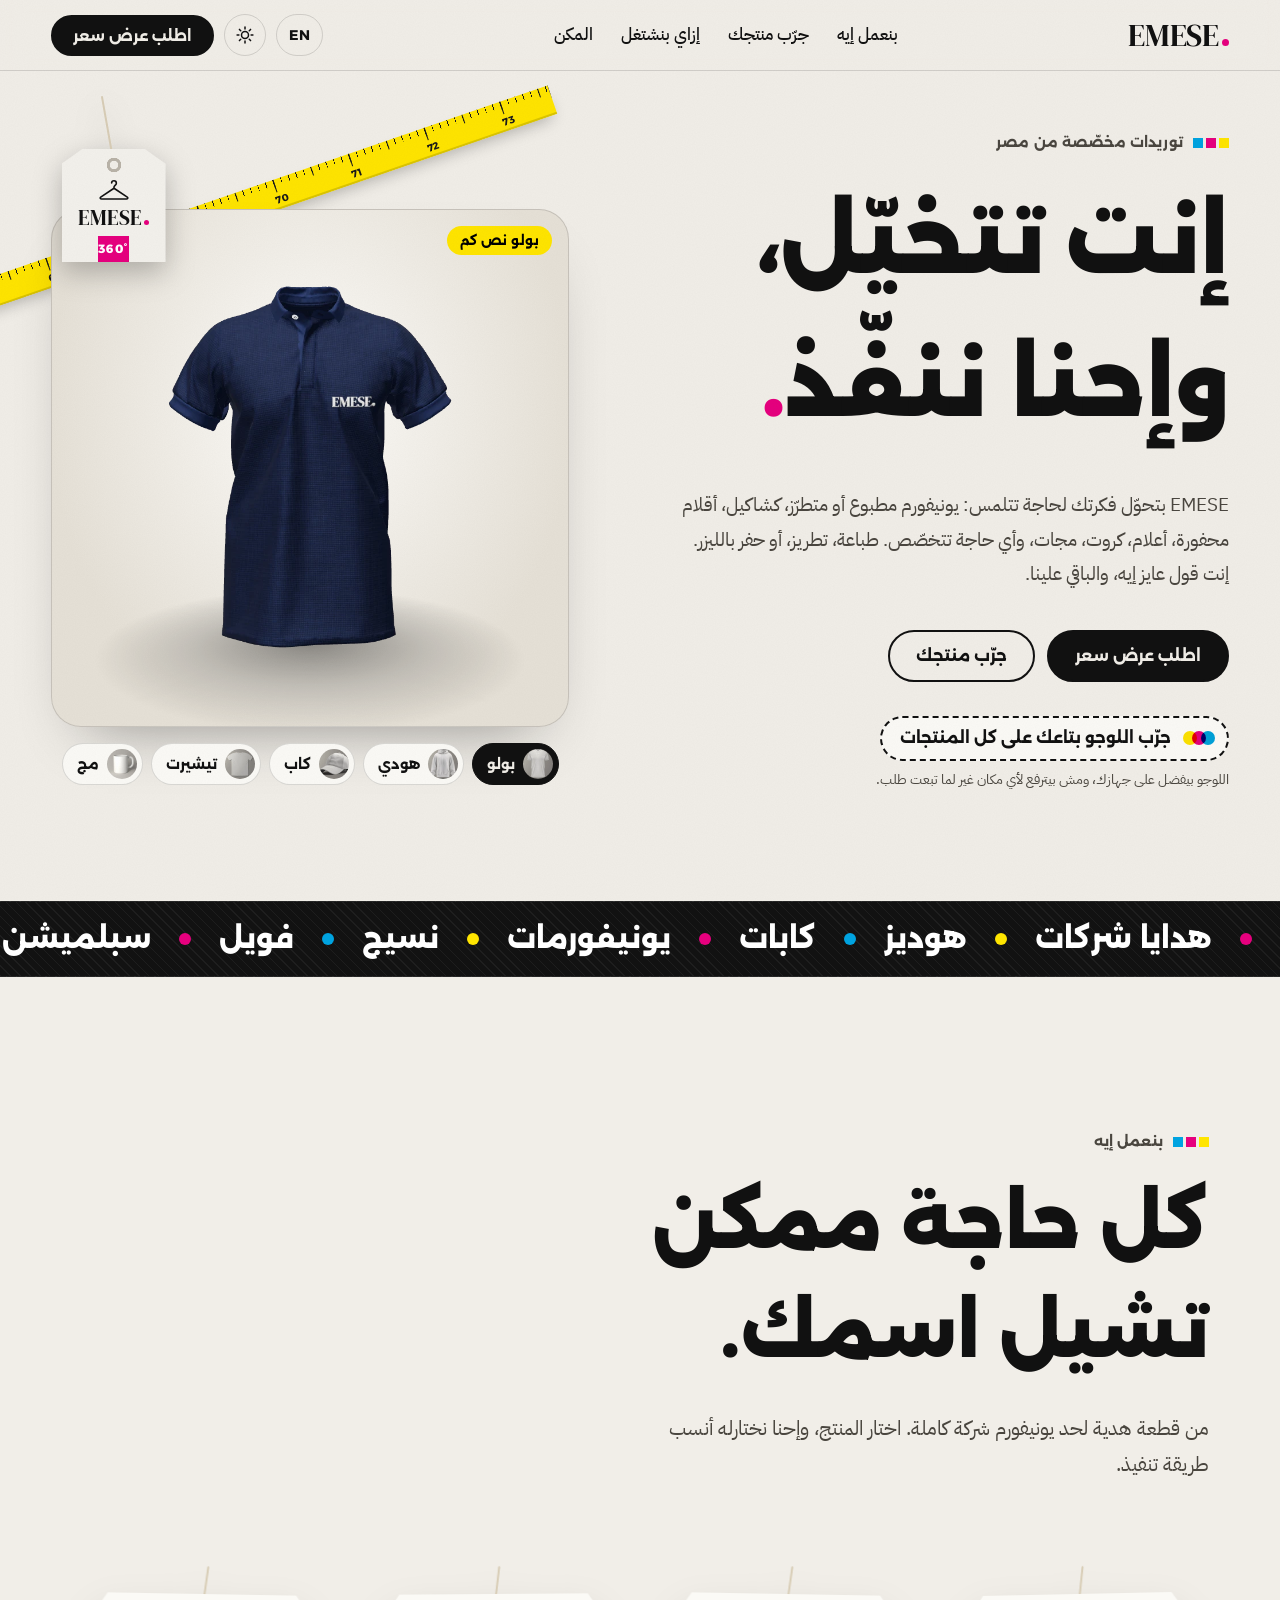
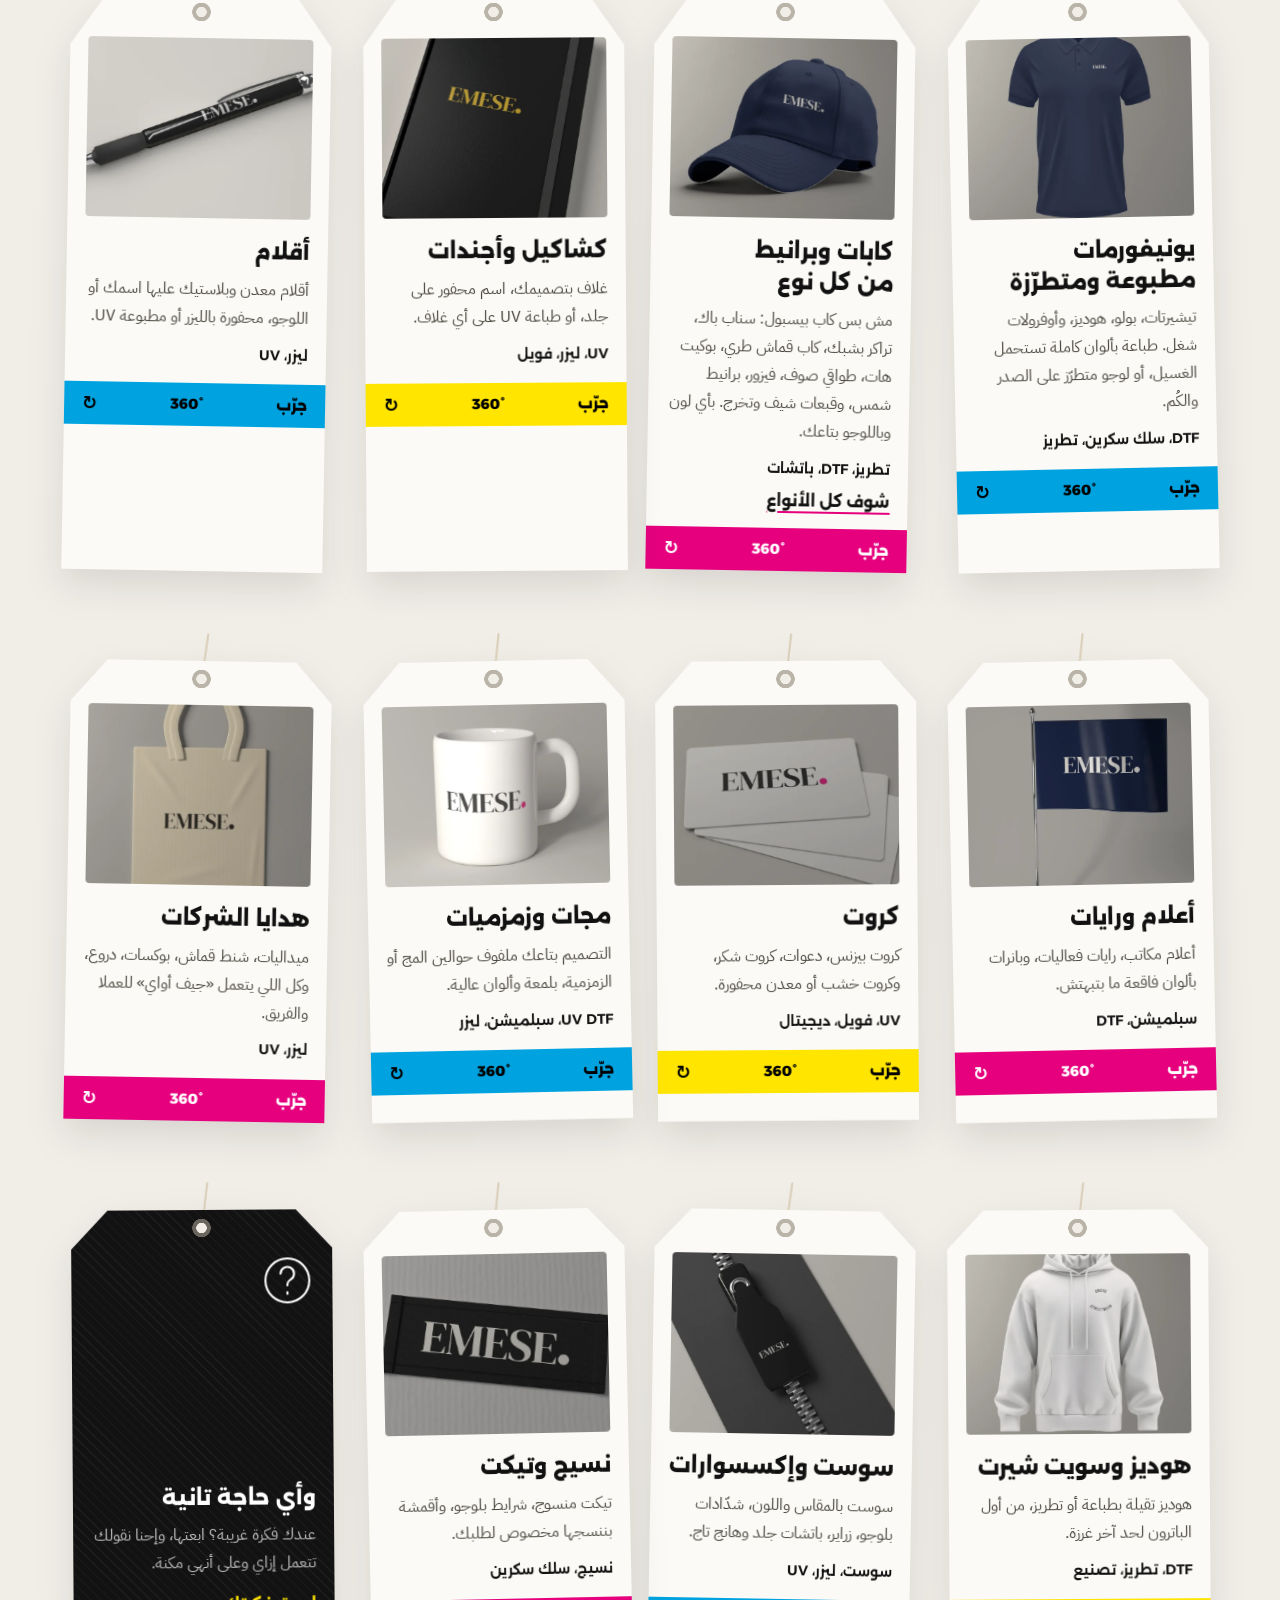
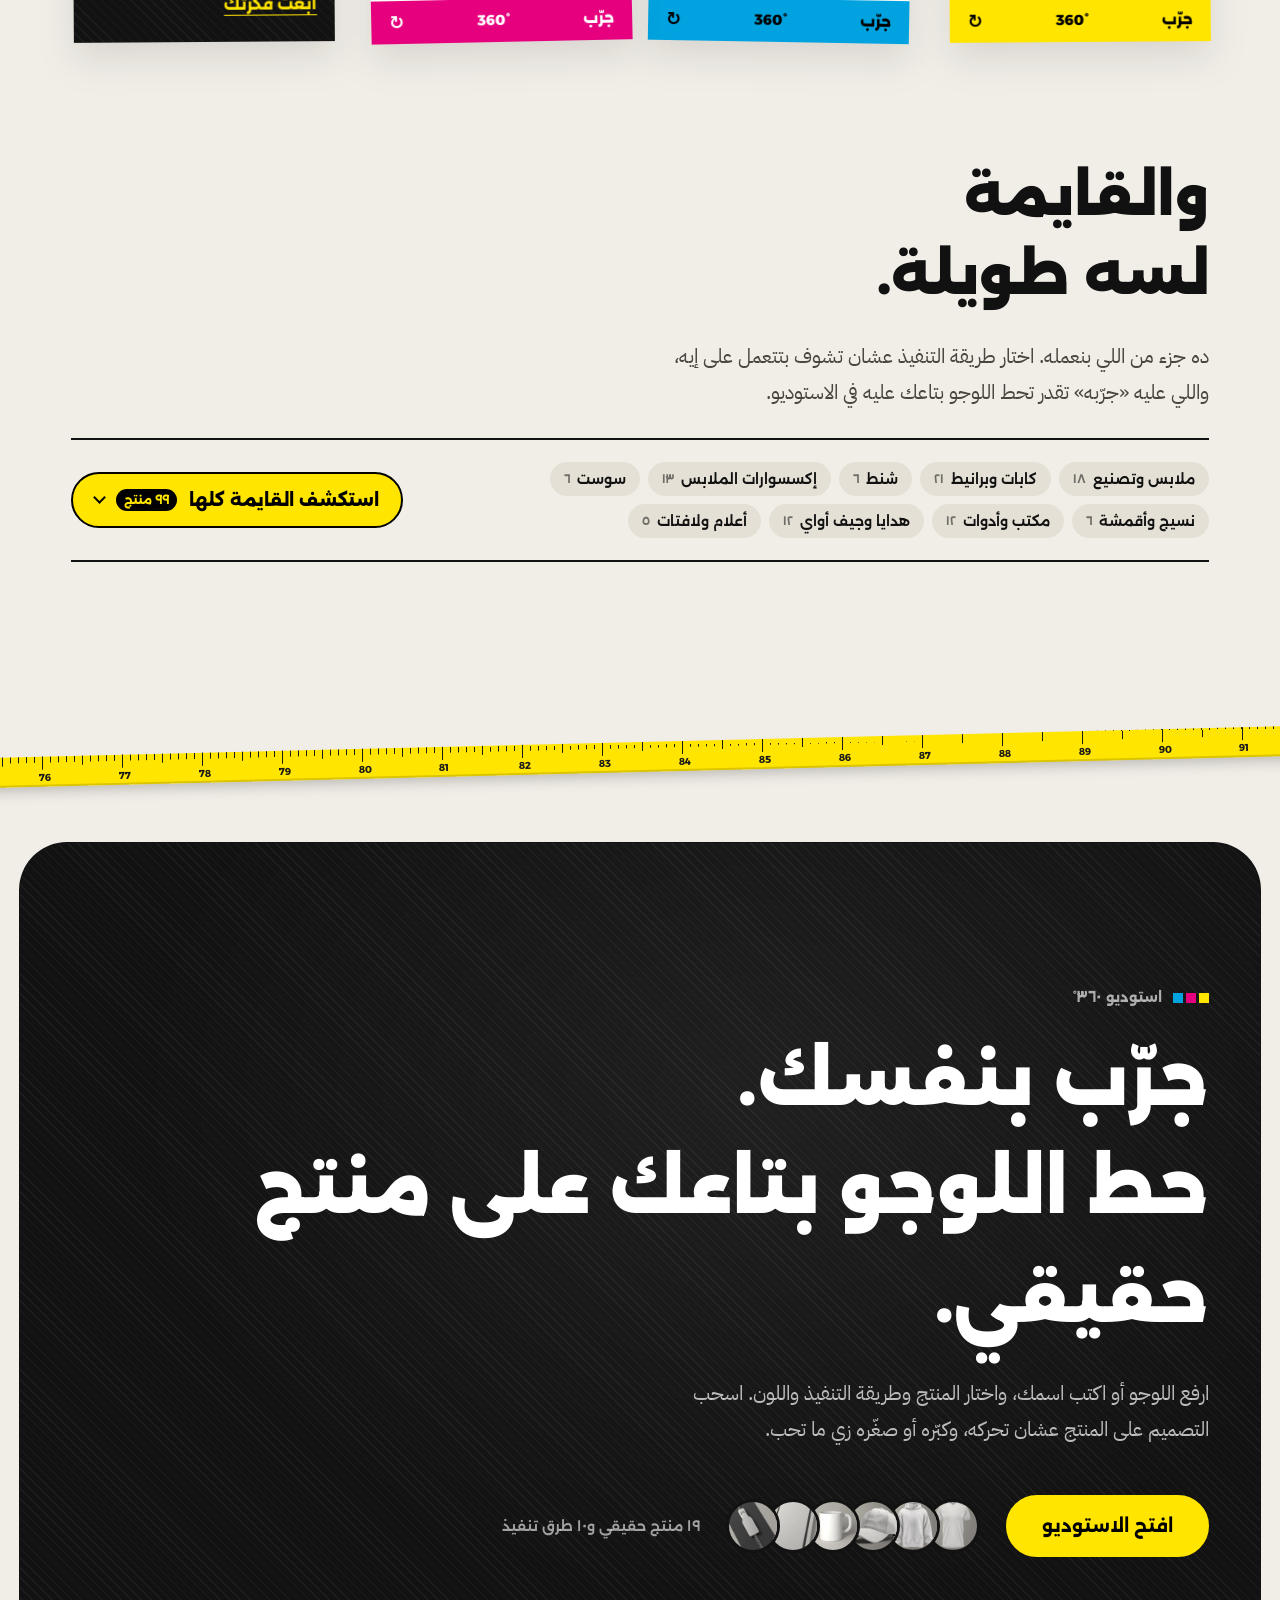
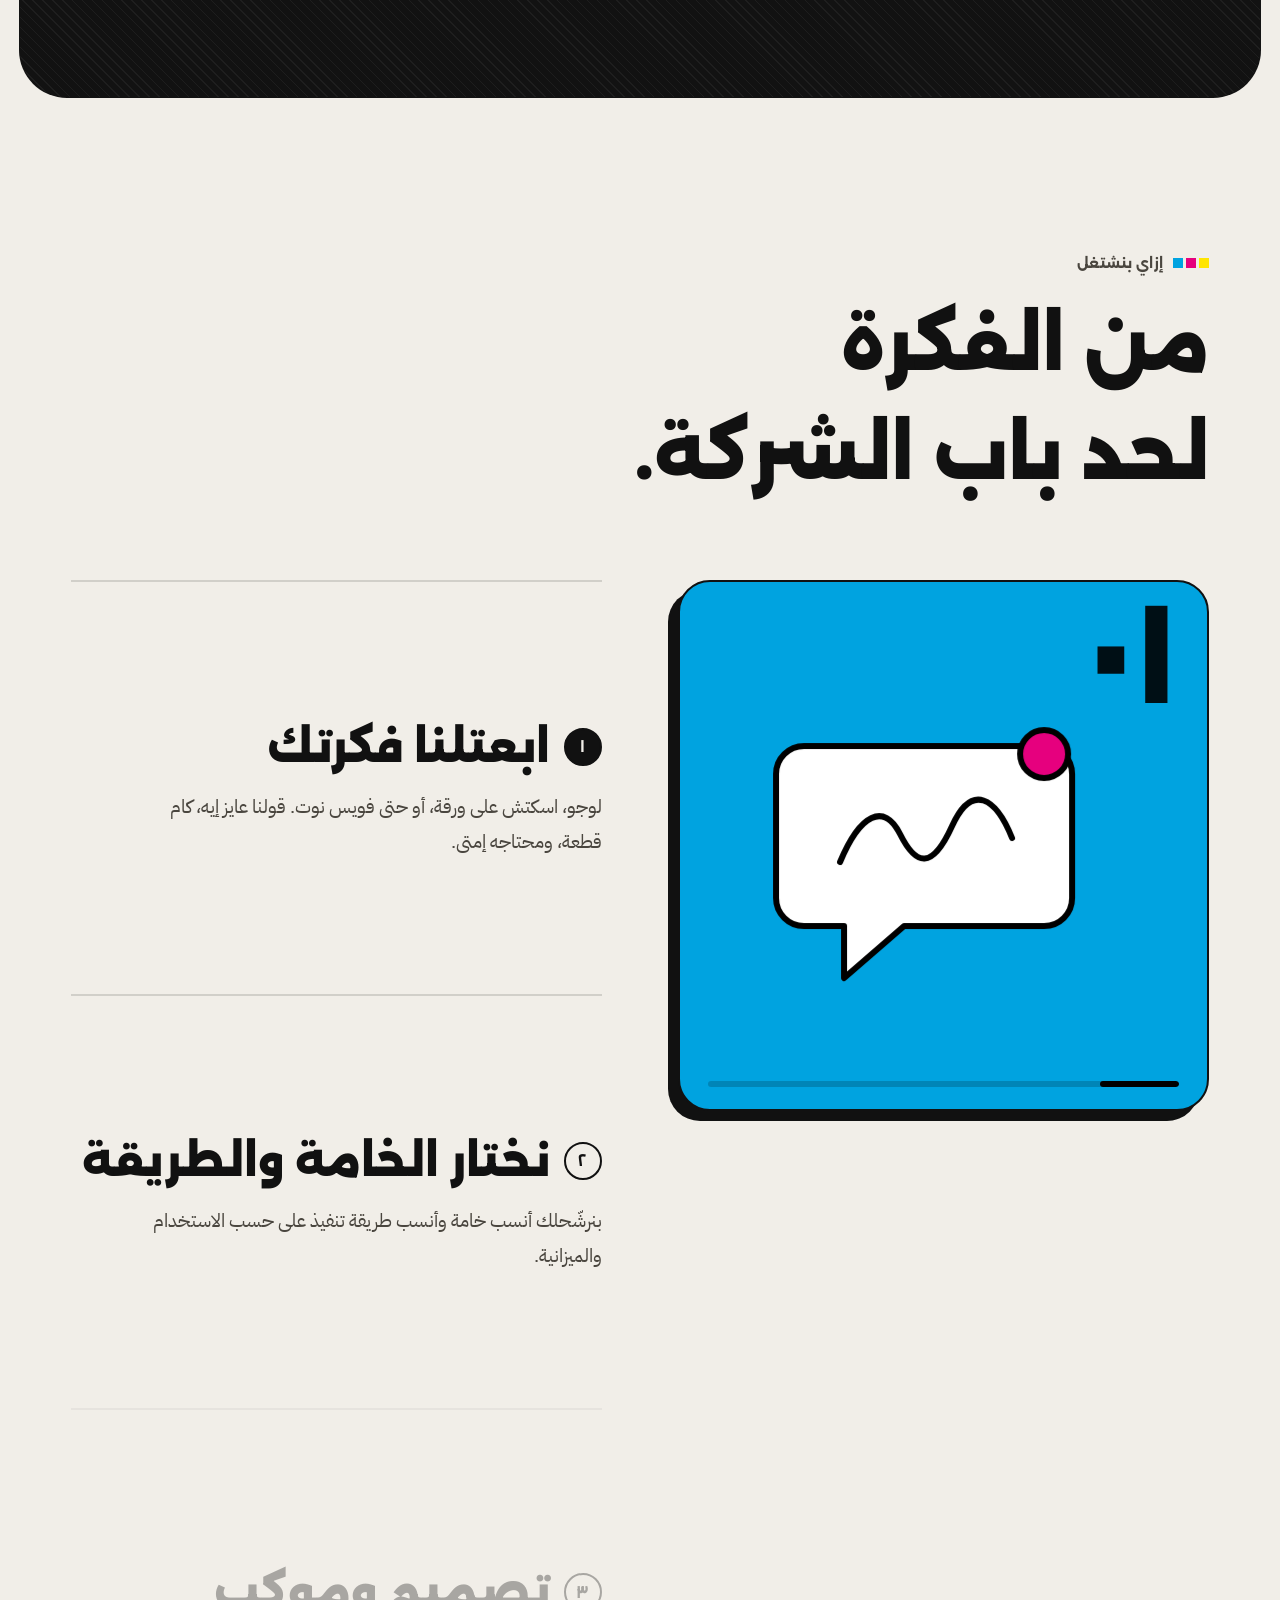
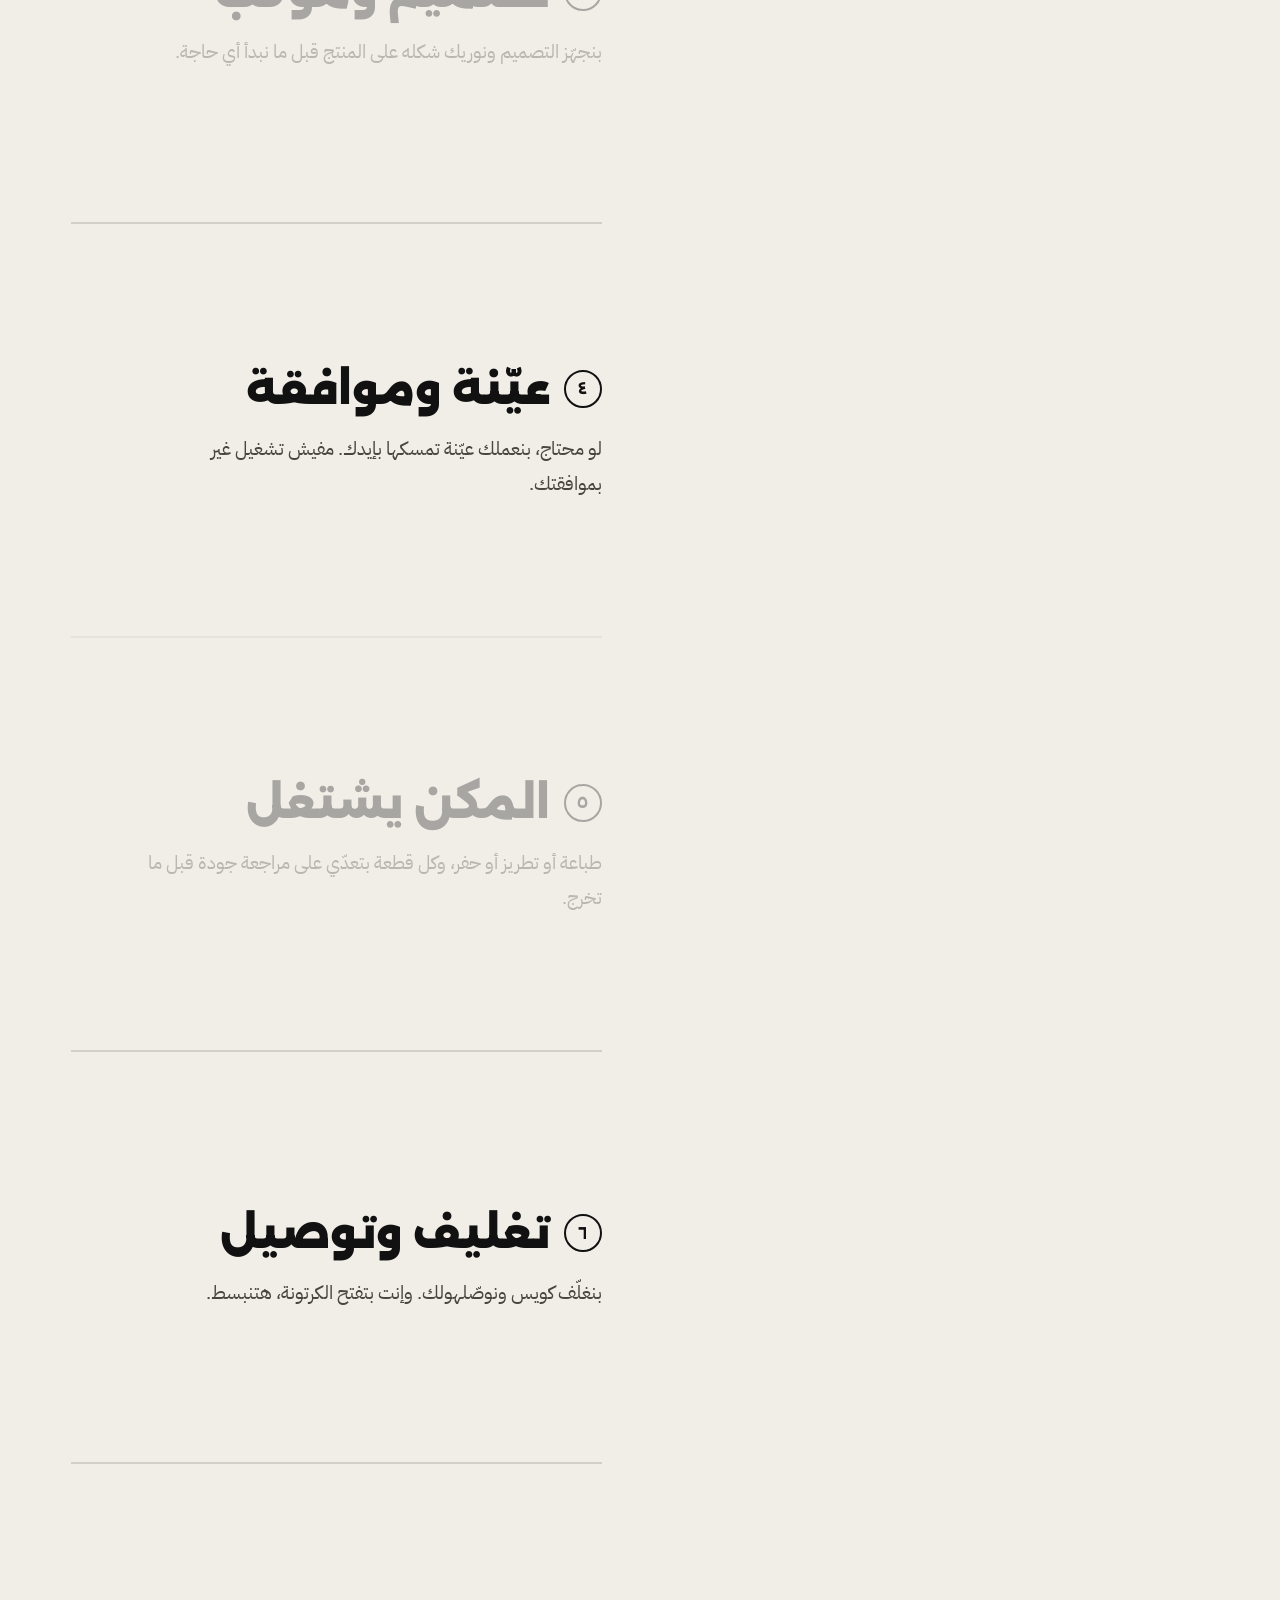
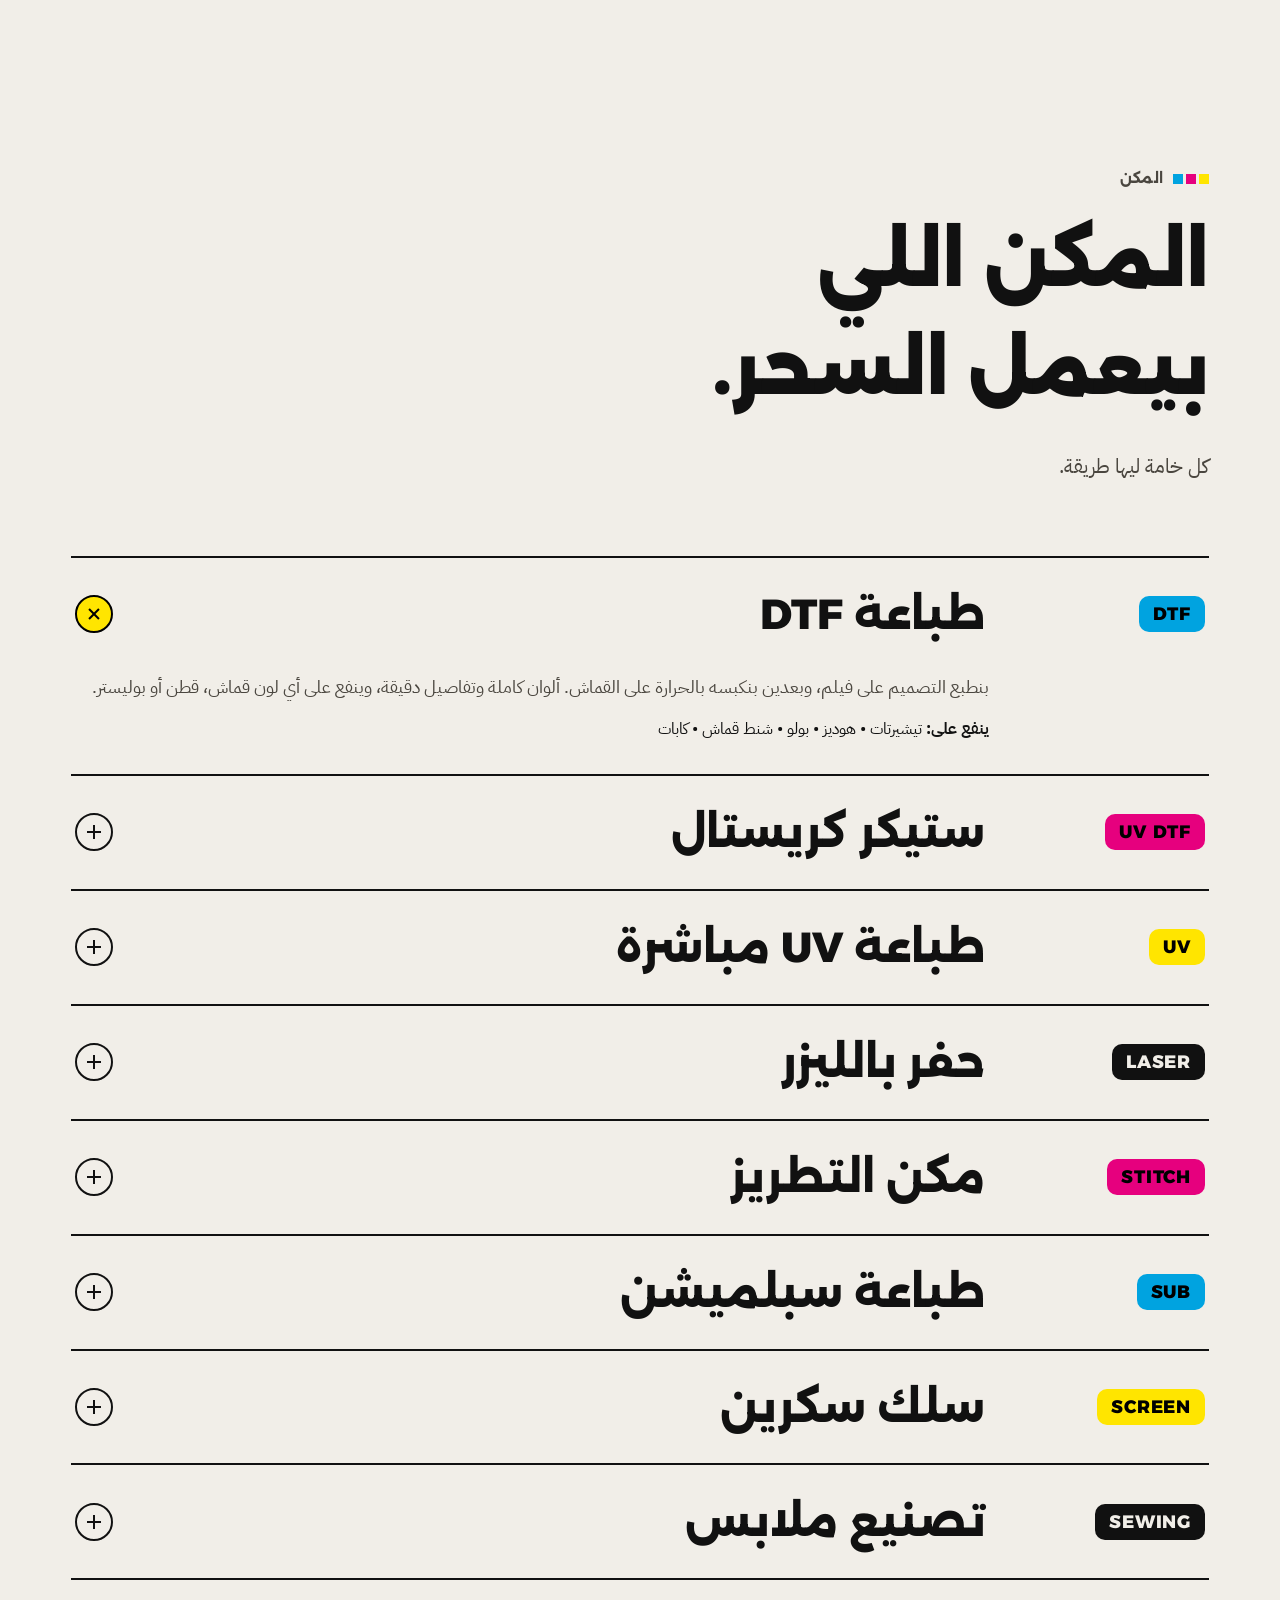
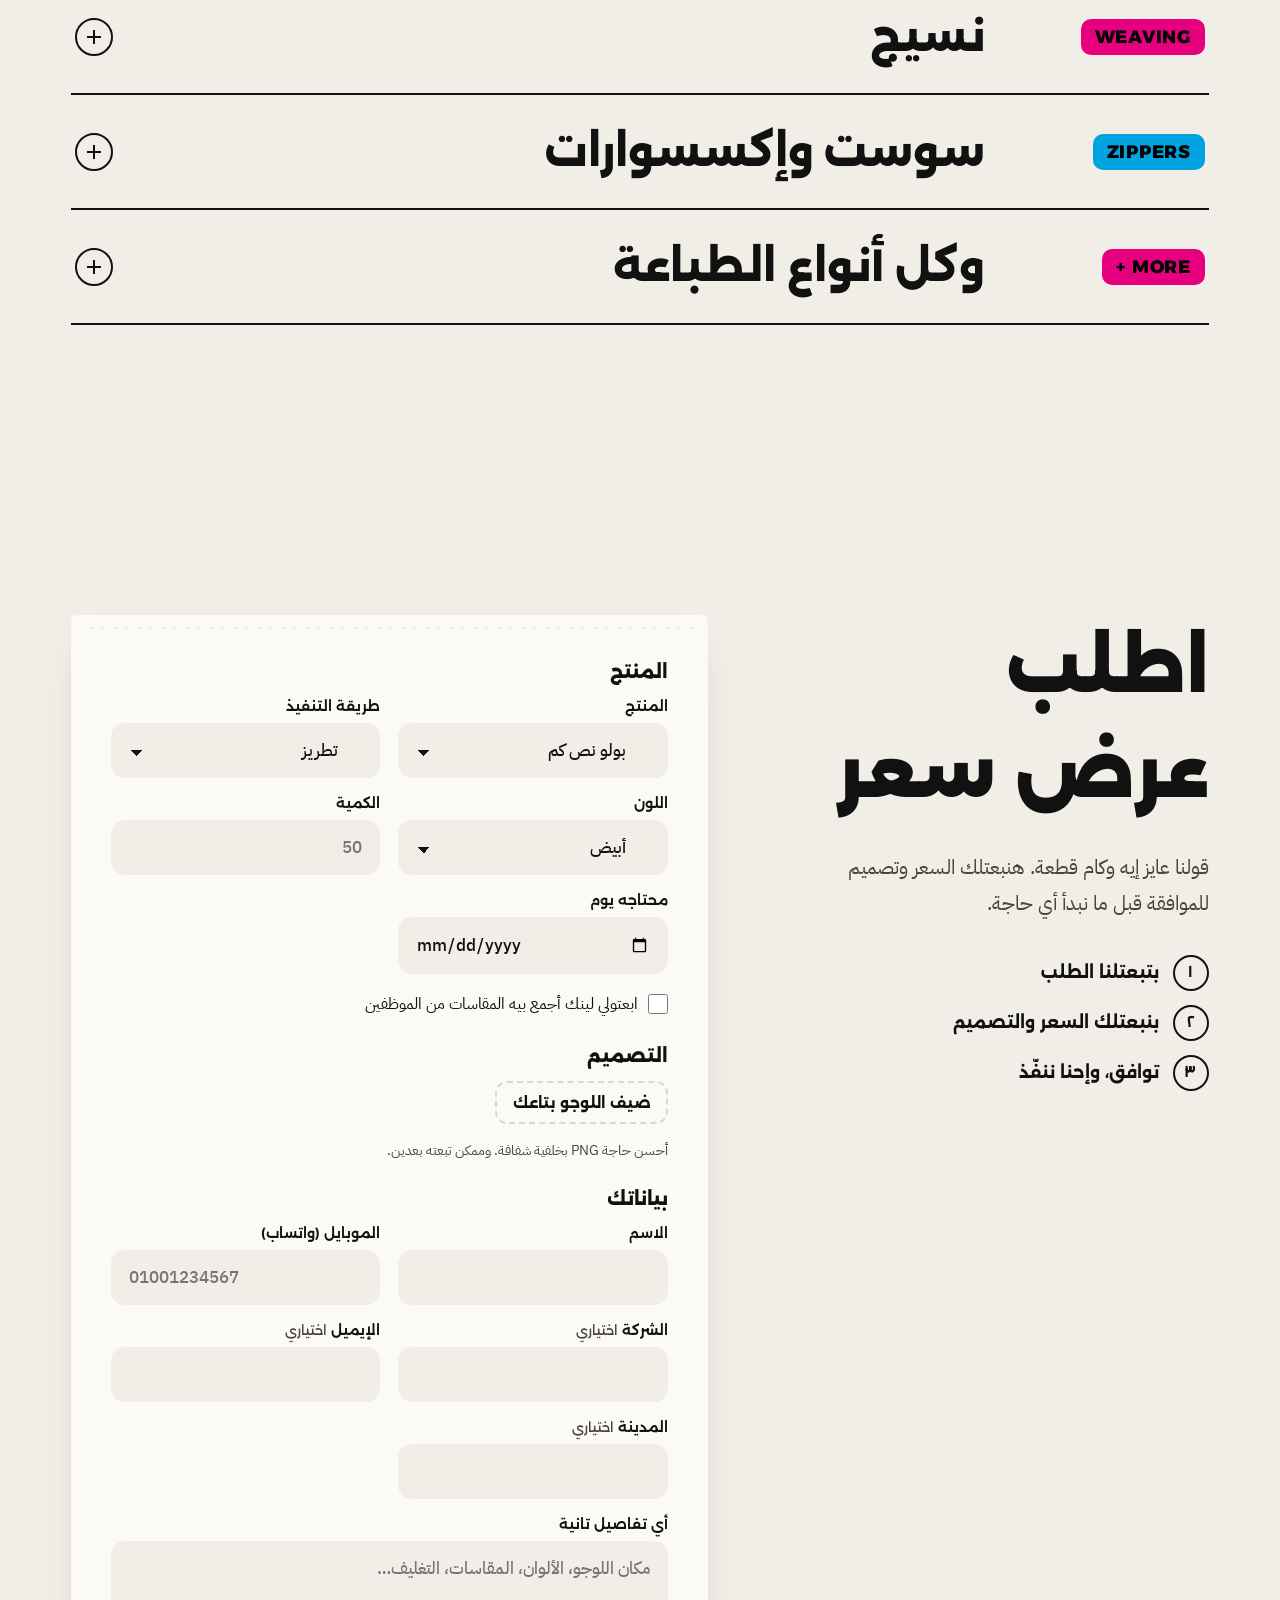
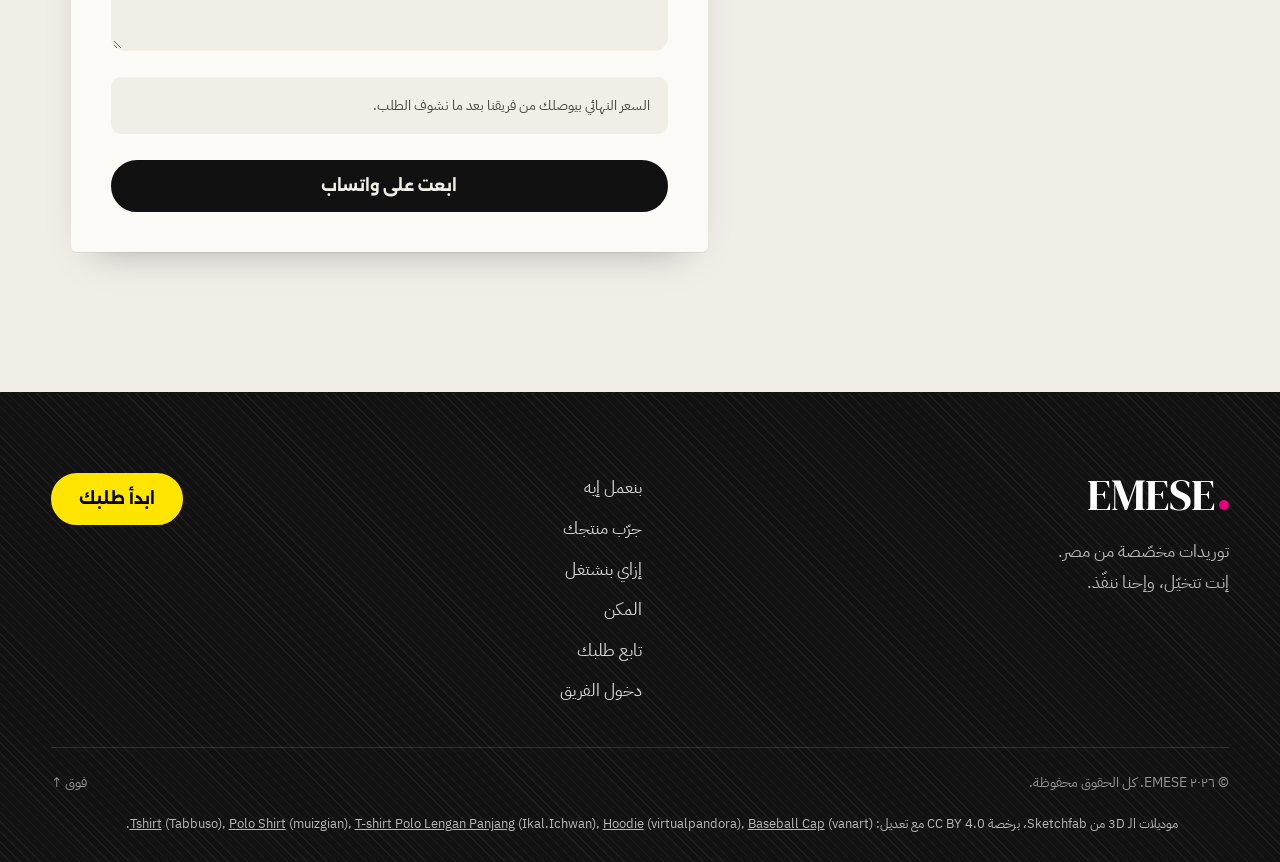
==== index.html @ ce49202e "Redesign in the banner's style, 3D hero, every product in 360 - Look of the store banner: warm paper" ====
<!doctype html>
<html lang="ar-EG" dir="rtl" data-theme="light">
<head>
  <meta charset="utf-8">
  <meta name="viewport" content="width=device-width, initial-scale=1, viewport-fit=cover">
  <title>EMESE | إنت تتخيّل، وإحنا ننفّذ</title>
  <meta name="description" content="EMESE شركة توريدات مخصّصة من مصر: يونيفورمات مطبوعة ومتطرّزة، كشاكيل، أقلام، أعلام، كروت، مجات وهدايا شركات بطباعة DTF و UV DTF و UV وحفر بالليزر وتطريز.">
  <meta name="theme-color" content="#f1eee8">
  <link rel="icon" href="assets/favicon.svg" type="image/svg+xml">
  <link rel="manifest" href="manifest.webmanifest">
  <link rel="apple-touch-icon" href="assets/icons/icon-180.png">
  <meta name="apple-mobile-web-app-capable" content="yes">
  <script>
    // Landing defaults: Arabic + light. A visitor's own choice is remembered.
    (function () {
      var d = document.documentElement, t = null, l = null;
      try { t = localStorage.getItem('emese-theme'); l = localStorage.getItem('emese-lang'); } catch (e) {}
      d.setAttribute('data-theme', t === 'dark' ? 'dark' : 'light');
      if (l === 'en') { d.setAttribute('lang', 'en'); d.setAttribute('dir', 'ltr'); }
    })();
  </script>
  <link rel="preconnect" href="https://fonts.googleapis.com">
  <link rel="preconnect" href="https://fonts.gstatic.com" crossorigin>
  <link href="https://fonts.googleapis.com/css2?family=Alexandria:wght@400;600;800;900&family=IBM+Plex+Sans+Arabic:wght@400;500;700&family=DM+Serif+Display&display=swap" rel="stylesheet">
  <link rel="stylesheet" href="css/style.css">
  <!-- three.js for the 360° studio, served from this site; only downloaded when the studio opens -->
  <script type="importmap">{ "imports": { "three": "./vendor/three/three.module.min.js", "three/addons/": "./vendor/three/addons/" } }</script>
</head>
<body>
  <a class="skip" href="#main" data-i18n="skip">اقفز للمحتوى</a>

  <!-- ===== Header ===== -->
  <header class="nav" id="top">
    <a class="brand" href="#top" aria-label="EMESE">
      <span class="brand-word">EMESE</span><span class="brand-dot" aria-hidden="true"></span>
    </a>
    <nav class="nav-links" data-i18n-attr="aria-label:nav.label" aria-label="الأقسام">
      <a href="#products" data-i18n="nav.products">بنعمل إيه</a>
      <a href="#studio" data-i18n="nav.studio">جرّب منتجك</a>
      <a href="#steps" data-i18n="nav.steps">إزاي بنشتغل</a>
      <a href="#machines" data-i18n="nav.machines">المكن</a>
    </nav>
    <div class="nav-actions">
      <button class="lang-toggle" id="langToggle" type="button" data-i18n-attr="aria-label:lang.aria" aria-label="Switch to English"><span data-i18n="lang.other">EN</span></button>
      <button class="theme-toggle" id="themeToggle" type="button" data-i18n-attr="aria-label:theme.aria" aria-label="تغيير الوضع الفاتح والغامق">
        <svg class="i-sun" viewBox="0 0 24 24" aria-hidden="true"><circle cx="12" cy="12" r="4.2"/><path d="M12 2.5v2.2M12 19.3v2.2M2.5 12h2.2M19.3 12h2.2M5.3 5.3l1.6 1.6M17.1 17.1l1.6 1.6M5.3 18.7l1.6-1.6M17.1 6.9l1.6-1.6"/></svg>
        <svg class="i-moon" viewBox="0 0 24 24" aria-hidden="true"><path d="M20 14.5A8.5 8.5 0 0 1 9.5 4a8.5 8.5 0 1 0 10.5 10.5z"/></svg>
      </button>
      <a class="btn btn-ink btn-sm nav-cta" href="#order" data-i18n="nav.contact">اطلب عرض سعر</a>
      <button class="menu-toggle" id="menuToggle" type="button" aria-expanded="false" aria-controls="menuSheet" data-i18n-attr="aria-label:nav.menu" aria-label="القايمة">
        <span aria-hidden="true"></span><span aria-hidden="true"></span><span aria-hidden="true"></span>
      </button>
    </div>
  </header>
  <div class="menu-sheet" id="menuSheet" hidden>
    <nav class="menu-links" data-i18n-attr="aria-label:nav.label" aria-label="الأقسام">
      <a href="#products" data-i18n="nav.products">بنعمل إيه</a>
      <a href="#studio" data-i18n="nav.studio">جرّب منتجك</a>
      <a href="#steps" data-i18n="nav.steps">إزاي بنشتغل</a>
      <a href="#machines" data-i18n="nav.machines">المكن</a>
      <a href="./track.html" data-i18n="nav.track">تابع طلبك</a>
    </nav>
    <a class="btn btn-ink btn-block" href="#order" data-i18n="nav.contact">اطلب عرض سعر</a>
  </div>

  <main id="main">

    <!-- ===== Hero ===== -->
    <section class="hero">
      <div class="hero-copy">
        <p class="kicker"><span class="cmy" aria-hidden="true"><i></i><i></i><i></i></span><span data-i18n="hero.kicker">توريدات مخصّصة من مصر</span></p>
        <h1 class="press">
          <span class="plate plate-c" aria-hidden="true" data-i18n-html="hero.title">إنت تتخيّل،<br>وإحنا ننفّذ<b class="dot">.</b></span>
          <span class="plate plate-m" aria-hidden="true" data-i18n-html="hero.title">إنت تتخيّل،<br>وإحنا ننفّذ<b class="dot">.</b></span>
          <span class="plate plate-y" aria-hidden="true" data-i18n-html="hero.title">إنت تتخيّل،<br>وإحنا ننفّذ<b class="dot">.</b></span>
          <span class="press-ink" data-i18n-html="hero.title">إنت تتخيّل،<br>وإحنا ننفّذ<b class="dot">.</b></span>
        </h1>
        <p class="lead" data-i18n="hero.lead">EMESE بتحوّل فكرتك لحاجة تتلمس: يونيفورم مطبوع أو متطرّز، كشاكيل، أقلام محفورة، أعلام، كروت، مجات، وأي حاجة تتخصّص. طباعة، تطريز، أو حفر بالليزر. إنت قول عايز إيه، والباقي علينا.</p>
        <div class="hero-cta">
          <a class="btn btn-ink" href="#order" data-i18n="hero.cta2">اطلب عرض سعر</a>
          <a class="btn btn-ghost" href="#studio" data-i18n="hero.cta1">جرّب منتجك</a>
        </div>
        <div class="brand-try" id="brandTry">
          <label class="brand-pick">
            <input type="file" id="brandFile" accept="image/png,image/jpeg,image/webp,image/svg+xml" class="visually-hidden">
            <span class="brand-swatch" aria-hidden="true"><i></i><i></i><i></i></span>
            <span data-i18n="brand.try">جرّب اللوجو بتاعك على كل المنتجات</span>
          </label>
          <button type="button" class="brand-reset" id="brandReset" hidden data-i18n="brand.reset">رجّع لوجو EMESE</button>
          <p class="brand-note" data-i18n="brand.note">اللوجو بيفضل على جهازك، ومش بيترفع لأي مكان غير لما تبعت طلب.</p>
          <p class="brand-status" id="brandStatus" role="status" aria-live="polite"></p>
        </div>
      </div>

      <div class="hero-stage">
        <div class="tape hs-tape" aria-hidden="true"></div>
        <div class="hs-tag" aria-hidden="true">
          <svg class="hs-hanger" viewBox="0 0 28 20"><path d="M14 8.6V7.2c0-1.4 2.2-1.8 2.2-3.6C16.2 2.2 15.2 1.3 14 1.3s-2.2.9-2.2 2.1M14 8.4 1.6 16.6c-.9.7-.3 1.8.8 1.8h23.2c1.1 0 1.7-1.1.8-1.8Z"/></svg>
          <b translate="no">EMESE<i></i></b>
          <span class="hs-band">360°</span>
        </div>
        <div class="h3d" id="hero3d">
          <img class="h3d-poster" id="heroPoster" src="assets/3d/posters/polo.webp" alt="" width="900" height="900" fetchpriority="high" decoding="async" draggable="false">
          <canvas class="h3d-canvas" id="heroCanvas" role="img" data-i18n-attr="aria-label:hero.canvasLabel" aria-label="منتج حقيقي عليه لوجو EMESE، تقدر تلفّه ٣٦٠°"></canvas>
          <span class="h3d-hint" aria-hidden="true"><span data-i18n="hero.spin">اسحب ولفّ</span> 360°</span>
          <span class="h3d-label" id="heroLabel" aria-live="polite"></span>
        </div>
        <div class="h3d-picks" id="heroPicks" role="radiogroup" data-i18n-attr="aria-label:hero.pick" aria-label="اختار المنتج">
          <button type="button" role="radio" aria-checked="true" data-pid="polo"><img src="assets/mockups/polo/thumb.webp" alt="" width="36" height="36" loading="lazy"><span data-i18n="pick.polo">بولو</span></button>
          <button type="button" role="radio" aria-checked="false" data-pid="hoodie"><img src="assets/mockups/hoodie/thumb.webp" alt="" width="36" height="36" loading="lazy"><span data-i18n="pick.hoodie">هودي</span></button>
          <button type="button" role="radio" aria-checked="false" data-pid="cap"><img src="assets/mockups/cap/thumb.webp" alt="" width="36" height="36" loading="lazy"><span data-i18n="pick.cap">كاب</span></button>
          <button type="button" role="radio" aria-checked="false" data-pid="tee"><img src="assets/mockups/tee/thumb.webp" alt="" width="36" height="36" loading="lazy"><span data-i18n="pick.tee">تيشيرت</span></button>
          <button type="button" role="radio" aria-checked="false" data-pid="mug"><img src="assets/mockups/mug/thumb.webp" alt="" width="36" height="36" loading="lazy"><span data-i18n="pick.mug">مج</span></button>
        </div>
      </div>
    </section>

    <div class="marquee" aria-hidden="true"><div class="mq-track"></div></div>

    <!-- ===== 01 Products ===== -->
    <section class="section" id="products">
      <div class="section-head">
        <p class="kicker"><span class="cmy" aria-hidden="true"><i></i><i></i><i></i></span><span data-i18n="nav.products">بنعمل إيه</span></p>
        <h2 data-i18n-html="products.title">كل حاجة ممكن<br>تشيل اسمك.</h2>
        <p class="sub" data-i18n="products.sub">من قطعة هدية لحد يونيفورم شركة كاملة. اختار المنتج، وإحنا نختارله أنسب طريقة تنفيذ.</p>
      </div>

      <div class="grid products">
        <article class="card card-photo" data-pid="polo" style="--accent: var(--c)">
          <img class="card-img" src="assets/mockups/polo/card.webp" alt="" width="640" height="640" loading="lazy">
          <h3 data-i18n="p1.t">يونيفورمات مطبوعة ومتطرّزة</h3>
          <p data-i18n="p1.d">تيشيرتات، بولو، هوديز، وأوفرولات شغل. طباعة بألوان كاملة تستحمل الغسيل، أو لوجو متطرّز على الصدر والكُم.</p>
          <ul class="chips"><li>DTF</li><li data-i18n="tech.screen">سلك سكرين</li><li data-i18n="tech.stitch">تطريز</li></ul>
          <button type="button" class="tag-try" data-pid="polo"><span data-i18n="card.try">جرّب</span> 360°</button>
        </article>
        <article class="card card-photo" data-pid="cap" style="--accent: var(--m)">
          <img class="card-img" src="assets/mockups/cap/card.webp" alt="" width="640" height="640" loading="lazy">
          <h3 data-i18n="p2.t">كابات وبرانيط من كل نوع</h3>
          <p data-i18n="p2.d">مش بس كاب بيسبول: سناب باك، تراكر بشبك، كاب قماش طري، بوكيت هات، طواقي صوف، فيزور، برانيط شمس، وقبعات شيف وتخرج. بأي لون وباللوجو بتاعك.</p>
          <ul class="chips"><li data-i18n="tech.stitch">تطريز</li><li>DTF</li><li data-i18n="chip.patches">باتشات</li></ul>
          <a class="link ev-jump" href="#everything" data-group="headwear"><span data-i18n="p2.link">شوف كل الأنواع</span></a>
          <button type="button" class="tag-try" data-pid="cap"><span data-i18n="card.try">جرّب</span> 360°</button>
        </article>
        <article class="card card-photo" data-pid="notebook" style="--accent: var(--y)">
          <img class="card-img" src="assets/mockups/notebook/card.webp" alt="" width="640" height="640" loading="lazy">
          <h3 data-i18n="p3.t">كشاكيل وأجندات</h3>
          <p data-i18n="p3.d">غلاف بتصميمك، اسم محفور على جلد، أو طباعة UV على أي غلاف.</p>
          <ul class="chips"><li>UV</li><li data-i18n="tech.laser">ليزر</li><li data-i18n="tech.foil">فويل</li></ul>
          <button type="button" class="tag-try" data-pid="notebook"><span data-i18n="card.try">جرّب</span> 360°</button>
        </article>
        <article class="card card-photo" data-pid="pen" style="--accent: var(--c)">
          <img class="card-img" src="assets/mockups/pen/card.webp" alt="" width="640" height="640" loading="lazy">
          <h3 data-i18n="p4.t">أقلام</h3>
          <p data-i18n="p4.d">أقلام معدن وبلاستيك عليها اسمك أو اللوجو، محفورة بالليزر أو مطبوعة UV.</p>
          <ul class="chips"><li data-i18n="tech.laser">ليزر</li><li>UV</li></ul>
          <button type="button" class="tag-try" data-pid="pen"><span data-i18n="card.try">جرّب</span> 360°</button>
        </article>
        <article class="card card-photo" data-pid="flag" style="--accent: var(--m)">
          <img class="card-img" src="assets/mockups/flag/card.webp" alt="" width="640" height="640" loading="lazy" style="object-position: 50% 15%">
          <h3 data-i18n="p5.t">أعلام ورايات</h3>
          <p data-i18n="p5.d">أعلام مكاتب، رايات فعاليات، وبانرات بألوان فاقعة ما بتبهتش.</p>
          <ul class="chips"><li data-i18n="tech.sub">سبلميشن</li><li>DTF</li></ul>
          <button type="button" class="tag-try" data-pid="flag"><span data-i18n="card.try">جرّب</span> 360°</button>
        </article>
        <article class="card card-photo" data-pid="cards" style="--accent: var(--y)">
          <img class="card-img" src="assets/mockups/cards/card.webp" alt="" width="640" height="640" loading="lazy">
          <h3 data-i18n="p6.t">كروت</h3>
          <p data-i18n="p6.d">كروت بيزنس، دعوات، كروت شكر، وكروت خشب أو معدن محفورة.</p>
          <ul class="chips"><li>UV</li><li data-i18n="tech.foil">فويل</li><li data-i18n="tech.digital">ديجيتال</li></ul>
          <button type="button" class="tag-try" data-pid="cards"><span data-i18n="card.try">جرّب</span> 360°</button>
        </article>
        <article class="card card-photo" data-pid="mug" style="--accent: var(--c)">
          <img class="card-img" src="assets/mockups/mug/card.webp" alt="" width="640" height="640" loading="lazy">
          <h3 data-i18n="p7.t">مجات وزمزميات</h3>
          <p data-i18n="p7.d">التصميم بتاعك ملفوف حوالين المج أو الزمزمية، بلمعة وألوان عالية.</p>
          <ul class="chips"><li>UV DTF</li><li data-i18n="tech.sub">سبلميشن</li><li data-i18n="tech.laser">ليزر</li></ul>
          <button type="button" class="tag-try" data-pid="mug"><span data-i18n="card.try">جرّب</span> 360°</button>
        </article>
        <article class="card card-photo" data-pid="tote" style="--accent: var(--m)">
          <img class="card-img" src="assets/mockups/tote/card.webp" alt="" width="640" height="640" loading="lazy">
          <h3 data-i18n="p8.t">هدايا الشركات</h3>
          <p data-i18n="p8.d">ميداليات، شنط قماش، بوكسات، دروع، وكل اللي يتعمل «جيف أواي» للعملا والفريق.</p>
          <ul class="chips"><li data-i18n="tech.laser">ليزر</li><li>UV</li></ul>
          <button type="button" class="tag-try" data-pid="tote"><span data-i18n="card.try">جرّب</span> 360°</button>
        </article>
        <article class="card card-photo" data-pid="hoodie" style="--accent: var(--y)">
          <img class="card-img" src="assets/mockups/hoodie/card.webp" alt="" width="640" height="640" loading="lazy">
          <h3 data-i18n="p10.t">هوديز وسويت شيرت</h3>
          <p data-i18n="p10.d">هوديز تقيلة بطباعة أو تطريز، من أول الباترون لحد آخر غرزة.</p>
          <ul class="chips"><li>DTF</li><li data-i18n="tech.stitch">تطريز</li><li data-i18n="chip.sewing">تصنيع</li></ul>
          <button type="button" class="tag-try" data-pid="hoodie"><span data-i18n="card.try">جرّب</span> 360°</button>
        </article>
        <article class="card card-photo" data-pid="zipper" style="--accent: var(--c)">
          <img class="card-img" src="assets/mockups/zipper/card.webp" alt="" width="640" height="640" loading="lazy">
          <h3 data-i18n="p11.t">سوست وإكسسوارات</h3>
          <p data-i18n="p11.d">سوست بالمقاس واللون، شدّادات بلوجو، زراير، باتشات جلد وهانج تاج.</p>
          <ul class="chips"><li data-i18n="chip.zippers">سوست</li><li data-i18n="tech.laser">ليزر</li><li>UV</li></ul>
          <button type="button" class="tag-try" data-pid="zipper"><span data-i18n="card.try">جرّب</span> 360°</button>
        </article>
        <article class="card card-photo" data-pid="label" style="--accent: var(--m)">
          <img class="card-img" src="assets/mockups/label/card.webp" alt="" width="640" height="640" loading="lazy">
          <h3 data-i18n="p12.t">نسيج وتيكت</h3>
          <p data-i18n="p12.d">تيكت منسوج، شرايط بلوجو، وأقمشة بننسجها مخصوص لطلبك.</p>
          <ul class="chips"><li data-i18n="chip.weaving">نسيج</li><li data-i18n="tech.screen">سلك سكرين</li></ul>
          <button type="button" class="tag-try" data-pid="label"><span data-i18n="card.try">جرّب</span> 360°</button>
        </article>
        <article class="card card-wild">
          <svg class="ico" viewBox="0 0 64 64" aria-hidden="true"><path d="M24 24a8 8 0 1 1 12 7c-3 2-4 3-4 7M32 46v2"/><circle cx="32" cy="32" r="26"/></svg>
          <h3 data-i18n="p9.t">وأي حاجة تانية</h3>
          <p data-i18n="p9.d">عندك فكرة غريبة؟ ابعتها، وإحنا نقولك تتعمل إزاي وعلى أنهي مكنة.</p>
          <a class="link" href="#order"><span data-i18n="p9.link">ابعت فكرتك</span></a>
        </article>
      </div>
    
      <div class="everything" id="everything">
        <div class="ev-head">
          <h3 class="ev-title" data-i18n-html="ev.title">والقايمة<br>لسه طويلة.</h3>
          <p class="sub" data-i18n="ev.sub">ده جزء من اللي بنعمله. اختار طريقة التنفيذ عشان تشوف بتتعمل على إيه، واللي عليه «جرّبه» تقدر تحط اللوجو بتاعك عليه في الاستوديو.</p>
        </div>
        <div class="ev-teaser">
          <ul class="ev-peek" data-i18n-attr="aria-label:ev.groups" aria-label="المجموعات"></ul>
          <button type="button" class="ev-toggle" id="evToggle" aria-expanded="false" aria-controls="evBody">
            <span class="ev-toggle-label"></span>
            <small class="ev-total"></small>
            <span class="chev" aria-hidden="true"></span>
          </button>
        </div>
        <div class="ev-body" id="evBody" inert>
          <div class="ev-body-inner">
            <div class="ev-bar">
              <div class="ev-filters" role="toolbar" data-i18n-attr="aria-label:ev.filters" aria-label="فلتر حسب طريقة التنفيذ"></div>
              <span class="ev-count" aria-live="polite"></span>
            </div>
            <div class="ev-groups"></div>
            <div class="ev-foot">
              <p class="ev-more"><span data-i18n="ev.more">مش لاقي اللي بتدور عليه؟</span> <a href="#order" data-i18n="ev.moreLink">ابعتهولنا وإحنا نشوفه</a></p>
              <button type="button" class="ev-close" data-i18n="ev.close">اقفل القايمة</button>
            </div>
          </div>
        </div>
      </div>
    </section>

    <div class="tape tape-rule" aria-hidden="true"></div>

    <!-- ===== 02 Studio ===== -->
    <section class="studio" id="studio">
      <div class="studio-head">
        <p class="kicker"><span class="cmy" aria-hidden="true"><i></i><i></i><i></i></span><span data-i18n="studio.kicker">استوديو ٣٦٠°</span></p>
        <h2 data-i18n-html="studio.title">جرّب بنفسك.<br>حط اللوجو بتاعك على منتج حقيقي.</h2>
        <p class="sub" data-i18n="studio.sub">ارفع اللوجو أو اكتب اسمك، واختار المنتج وطريقة التنفيذ واللون. اسحب التصميم على المنتج عشان تحركه، وكبّره أو صغّره زي ما تحب.</p>
      </div>

      <div class="studio-launch">
        <button class="btn btn-y btn-lg" id="studioOpen" type="button" aria-expanded="false" aria-controls="studioBody">
          <span data-i18n="studio.open">افتح الاستوديو</span>
        </button>
        <div class="launch-thumbs" aria-hidden="true">
          <img src="assets/mockups/polo/thumb.webp" alt="" width="54" height="54" loading="lazy"><img src="assets/mockups/hoodie/thumb.webp" alt="" width="54" height="54" loading="lazy"><img src="assets/mockups/cap/thumb.webp" alt="" width="54" height="54" loading="lazy"><img src="assets/mockups/mug/thumb.webp" alt="" width="54" height="54" loading="lazy"><img src="assets/mockups/notebook/thumb.webp" alt="" width="54" height="54" loading="lazy"><img src="assets/mockups/zipper/thumb.webp" alt="" width="54" height="54" loading="lazy">
        </div>
        <span class="launch-note" data-i18n="studio.count">١٩ منتج حقيقي و١٠ طرق تنفيذ</span>
      </div>

      <div class="studio-body" id="studioBody" hidden>
        <div class="stage-wrap">
          <canvas id="mockCanvas" class="mock-canvas" role="img" data-i18n-attr="aria-label:studio.canvasLabel" aria-label="معاينة المنتج بالتصميم بتاعك"></canvas>
          <canvas id="mock3d" class="mock-canvas mock-3d" role="img" hidden data-i18n-attr="aria-label:studio.canvasLabel" aria-label="معاينة المنتج بالتصميم بتاعك"></canvas>
          <div class="stage-tag" id="stageTag" aria-live="polite"></div>
          <div class="stage-tools" id="stageTools" hidden>
            <span class="stage-360" aria-hidden="true">360°</span>
            <button type="button" class="stage-btn" id="stageSpin" aria-pressed="false" data-i18n-attr="aria-label:studio.spin;title:studio.spin" aria-label="لفّ المنتج لوحده" title="لفّ المنتج لوحده">
              <svg viewBox="0 0 24 24" aria-hidden="true"><path d="M20 12a8 8 0 1 1-2.34-5.66"/><path d="M20 4v4h-4"/></svg>
            </button>
            <button type="button" class="stage-btn" id="stageFront" data-i18n-attr="aria-label:studio.front;title:studio.front" aria-label="رجّع الواجهة" title="رجّع الواجهة">
              <svg viewBox="0 0 24 24" aria-hidden="true"><rect x="6" y="4" width="12" height="16" rx="2"/><path d="M10 9h4"/></svg>
            </button>
          </div>
          <div class="stage-hint" id="stageHint" data-i18n="studio.hint">اسحب التصميم عشان تحركه، وكبّره بصباعين أو بالعجلة</div>
          <div class="stage-loading" id="stageLoading" aria-hidden="true"><i></i></div>
        </div>

        <form class="panel" id="studioForm" onsubmit="return false">
          <button class="panel-close" id="studioClose" type="button"><span data-i18n="studio.close">اقفل الاستوديو</span> <span aria-hidden="true">×</span></button>
          <fieldset>
            <legend data-i18n="studio.l.product">١. المنتج</legend>
            <div class="seg seg-sm prod-tabs" id="productTabs" role="radiogroup"></div>
            <div class="prod-grid" id="productGrid" role="radiogroup"></div>
          </fieldset>

          <fieldset>
            <legend data-i18n="studio.l.design">٢. التصميم</legend>
            <div class="seg" id="designTabs" role="radiogroup"></div>
            <div class="design-row" id="designUpload" hidden>
              <label class="upload">
                <input type="file" id="designFile" accept="image/png,image/svg+xml,image/jpeg,image/webp">
                <span data-i18n="studio.upload">اختار ملف اللوجو</span>
              </label>
              <small class="muted" data-i18n="studio.uploadNote">PNG أو SVG بخلفية شفافة أحسن حاجة. الملف بيفضل على جهازك.</small>
            </div>
            <div class="design-row" id="designText" hidden>
              <input id="artText" class="text-in" type="text" maxlength="24" value="EMESE" autocomplete="off" spellcheck="false" data-i18n-attr="aria-label:studio.textLabel" aria-label="النص">
              <div class="seg seg-sm" id="fontPicker" role="radiogroup"></div>
            </div>
          </fieldset>

          <fieldset>
            <legend data-i18n="studio.l.tech">٣. طريقة التنفيذ</legend>
            <div class="seg" id="techPicker" role="radiogroup"></div>
            <p class="tech-note" id="techNote"></p>
          </fieldset>

          <fieldset class="two">
            <div>
              <legend data-i18n="studio.l.color">٤. لون المنتج</legend>
              <div class="swatches" id="baseSwatches" role="radiogroup"></div>
            </div>
            <div>
              <legend id="inkLegend">٥. لون الطباعة</legend>
              <div class="swatches" id="inkSwatches" role="radiogroup"></div>
            </div>
          </fieldset>

          <fieldset>
            <legend data-i18n="studio.l.place">٦. المكان والحجم</legend>
            <div class="seg seg-sm" id="placePicker" role="radiogroup"></div>
            <label class="range"><span data-i18n="studio.size">الحجم</span><input type="range" id="sizeRange" min="4" max="120" value="40"></label>
            <label class="range"><span data-i18n="studio.rotate">اللفّ</span><input type="range" id="rotRange" min="-180" max="180" value="0"></label>
          </fieldset>

          <div class="panel-actions">
            <button type="button" class="btn btn-y" id="snapBtn"><span data-i18n="studio.download">نزّل الموكب</span> ↓</button>
            <a class="btn btn-ghost-light" id="orderBtn" href="#order" data-i18n="studio.order">اطلب ده</a>
          </div>
        </form>
      </div>
    </section>

    <!-- ===== 03 Steps ===== -->
    <section class="section steps-section" id="steps">
      <div class="section-head">
        <p class="kicker"><span class="cmy" aria-hidden="true"><i></i><i></i><i></i></span><span data-i18n="nav.steps">إزاي بنشتغل</span></p>
        <h2 data-i18n-html="steps.title">من الفكرة<br>لحد باب الشركة.</h2>
      </div>

      <div class="steps">
        <div class="steps-visual" aria-hidden="true">
          <div class="sv-card" id="svCard">
            <span class="sv-num" id="svNum">٠١</span>
            <div class="sv-art" id="svArt"></div>
            <div class="sv-bar"><i id="svBar"></i></div>
          </div>
        </div>

        <ol class="steps-list" id="stepsList">
          <li class="step"><h3 data-i18n="s1.t">ابعتلنا فكرتك</h3><p data-i18n="s1.d">لوجو، اسكتش على ورقة، أو حتى فويس نوت. قولنا عايز إيه، كام قطعة، ومحتاجه إمتى.</p></li>
          <li class="step"><h3 data-i18n="s2.t">نختار الخامة والطريقة</h3><p data-i18n="s2.d">بنرشّحلك أنسب خامة وأنسب طريقة تنفيذ على حسب الاستخدام والميزانية.</p></li>
          <li class="step"><h3 data-i18n="s3.t">تصميم وموكب</h3><p data-i18n="s3.d">بنجهّز التصميم ونوريك شكله على المنتج قبل ما نبدأ أي حاجة.</p></li>
          <li class="step"><h3 data-i18n="s4.t">عيّنة وموافقة</h3><p data-i18n="s4.d">لو محتاج، بنعملك عيّنة تمسكها بإيدك. مفيش تشغيل غير بموافقتك.</p></li>
          <li class="step"><h3 data-i18n="s5.t">المكن يشتغل</h3><p data-i18n="s5.d">طباعة أو تطريز أو حفر، وكل قطعة بتعدّي على مراجعة جودة قبل ما تخرج.</p></li>
          <li class="step"><h3 data-i18n="s6.t">تغليف وتوصيل</h3><p data-i18n="s6.d">بنغلّف كويس ونوصّلهولك. وإنت بتفتح الكرتونة، هتنبسط.</p></li>
        </ol>
      </div>
    </section>

    <!-- ===== 04 Machines ===== -->
    <section class="section" id="machines">
      <div class="section-head">
        <p class="kicker"><span class="cmy" aria-hidden="true"><i></i><i></i><i></i></span><span data-i18n="nav.machines">المكن</span></p>
        <h2 data-i18n-html="machines.title">المكن اللي<br>بيعمل السحر.</h2>
        <p class="sub" data-i18n="machines.sub">كل خامة ليها طريقة.</p>
      </div>

      <div class="machines">
        <details class="machine" open style="--accent: var(--c)">
          <summary><span class="m-code">DTF</span><span class="m-name" data-i18n="m1.t">طباعة DTF</span><span class="m-plus" aria-hidden="true"></span></summary>
          <div class="m-body">
            <p data-i18n="m1.d">بنطبع التصميم على فيلم، وبعدين بنكبسه بالحرارة على القماش. ألوان كاملة وتفاصيل دقيقة، وينفع على أي لون قماش، قطن أو بوليستر.</p>
            <p class="m-on" data-i18n-html="m1.on"><b>ينفع على:</b> تيشيرتات • هوديز • بولو • شنط قماش • كابات</p>
          </div>
        </details>
        <details class="machine" style="--accent: var(--m)">
          <summary><span class="m-code">UV DTF</span><span class="m-name" data-i18n="m2.t">ستيكر كريستال</span><span class="m-plus" aria-hidden="true"></span></summary>
          <div class="m-body">
            <p data-i18n="m2.d">ستيكر من غير خلفية، بيتلزق على أي سطح ناشف وبيدّي لمعة وبروز حلو. مش بيتقشر بسهولة وبيستحمل.</p>
            <p class="m-on" data-i18n-html="m2.on"><b>ينفع على:</b> مجات • زمزميات • علب • لابتوبات • خوذ</p>
          </div>
        </details>
        <details class="machine" style="--accent: var(--y)">
          <summary><span class="m-code">UV</span><span class="m-name" data-i18n="m3.t">طباعة UV مباشرة</span><span class="m-plus" aria-hidden="true"></span></summary>
          <div class="m-body">
            <p data-i18n="m3.d">بنطبع على المنتج نفسه، والحبر بيتجفف بالأشعة في ساعتها. ألوان قوية، وممكن نعمل ورنيش بارز تحسّه بصباعك.</p>
            <p class="m-on" data-i18n-html="m3.on"><b>ينفع على:</b> خشب • أكريليك • معدن • جلد • أقلام • كروت • جرابات موبايل</p>
          </div>
        </details>
        <details class="machine machine-k">
          <summary><span class="m-code">LASER</span><span class="m-name" data-i18n="m4.t">حفر بالليزر</span><span class="m-plus" aria-hidden="true"></span></summary>
          <div class="m-body">
            <p data-i18n="m4.d">شعاع ليزر بيحفر التصميم جوّه الخامة نفسها، فمفيش حبر يتمسح ولا يبهت. أشيك حاجة للهدايا والأقلام والدروع.</p>
            <p class="m-on" data-i18n-html="m4.on"><b>ينفع على:</b> خشب • جلد • معدن • أكريليك • زجاج</p>
          </div>
        </details>
        <details class="machine" style="--accent: var(--m)">
          <summary><span class="m-code">STITCH</span><span class="m-name" data-i18n="m5.t">مكن التطريز</span><span class="m-plus" aria-hidden="true"></span></summary>
          <div class="m-body">
            <p data-i18n="m5.d">مكن تطريز بيخيط اللوجو غرزة غرزة على القماش. شكل رسمي، ملمس فخم، وبيعيش أكتر من الهدوم نفسها.</p>
            <p class="m-on" data-i18n-html="m5.on"><b>ينفع على:</b> يونيفورم • كابات • جواكت • باتشات تتخيّط أو تتكوي</p>
          </div>
        </details>
        <details class="machine" style="--accent: var(--c)">
          <summary><span class="m-code">SUB</span><span class="m-name" data-i18n="m7.t">طباعة سبلميشن</span><span class="m-plus" aria-hidden="true"></span></summary>
          <div class="m-body">
            <p data-i18n="m7.d">الحبر بيتحوّل لبخار ويدخل جوّه ألياف البوليستر أو طبقة المج، فالطباعة بتبقى جزء من الخامة: مش بتتقشر ولا بتتحس.</p>
            <p class="m-on" data-i18n-html="m7.on"><b>ينفع على:</b> فانلات رياضة • أعلام • مجات • ماوس باد • أقمشة بالمتر</p>
          </div>
        </details>
        <details class="machine" style="--accent: var(--y)">
          <summary><span class="m-code">SCREEN</span><span class="m-name" data-i18n="m8.t">سلك سكرين</span><span class="m-plus" aria-hidden="true"></span></summary>
          <div class="m-body">
            <p data-i18n="m8.d">شاشة لكل لون والحبر بيتسحب عليها بالرَّكْلة. أحسن اختيار للكميات الكبيرة: لون تقيل وثابت وسعر القطعة أوفر.</p>
            <p class="m-on" data-i18n-html="m8.on"><b>ينفع على:</b> يونيفورم • شنط قماش • تيكت ساتان • أقمشة</p>
          </div>
        </details>
        <details class="machine machine-k">
          <summary><span class="m-code">SEWING</span><span class="m-name" data-i18n="m9.t">تصنيع ملابس</span><span class="m-plus" aria-hidden="true"></span></summary>
          <div class="m-body">
            <p data-i18n="m9.d">مش بس بنطبع: بنقص ونخيّط ونقفّل القطعة كاملة. باترون، قص، خياطة، تشطيب وكيّ، بالمقاسات والكميات اللي تحتاجها.</p>
            <p class="m-on" data-i18n-html="m9.on"><b>بنعمل:</b> تيشيرتات • بولو • هوديز • يونيفورم • مرايل • جواكت</p>
          </div>
        </details>
        <details class="machine" style="--accent: var(--m)">
          <summary><span class="m-code">WEAVING</span><span class="m-name" data-i18n="m10.t">نسيج</span><span class="m-plus" aria-hidden="true"></span></summary>
          <div class="m-body">
            <p data-i18n="m10.d">بننسج اللوجو بالخيط جوّه القماشة نفسها: تيكت منسوج بتفاصيل دقيقة، شرايط وأستك بلوجو، وأقمشة حسب الطلب.</p>
            <p class="m-on" data-i18n-html="m10.on"><b>بنعمل:</b> تيكت • باتشات منسوجة • شرايط • أستك • أقمشة يونيفورم</p>
          </div>
        </details>
        <details class="machine" style="--accent: var(--c)">
          <summary><span class="m-code">ZIPPERS</span><span class="m-name" data-i18n="m11.t">سوست وإكسسوارات</span><span class="m-plus" aria-hidden="true"></span></summary>
          <div class="m-body">
            <p data-i18n="m11.d">سوست نايلون ومعدن وبلاستيك بالطول واللون اللي تطلبه، وشدّادات عليها اللوجو بتاعك محفورة أو مطبوعة، وزراير وكبسونات.</p>
            <p class="m-on" data-i18n-html="m11.on"><b>بنعمل:</b> سوست • شدّادات • زراير • كبسونات • باتشات جلد • هانج تاج</p>
          </div>
        </details>
        <details class="machine" style="--accent: var(--m)">
          <summary><span class="m-code">+ MORE</span><span class="m-name" data-i18n="m6.t">وكل أنواع الطباعة</span><span class="m-plus" aria-hidden="true"></span></summary>
          <div class="m-body">
            <p data-i18n="m6.d">فويل دهبي وفضي للكروت والكشاكيل، ديجيتال للورق والبروشورات، وأي طريقة تانية المنتج بتاعك محتاجها.</p>
            <p class="m-on" data-i18n-html="m6.on"><b>يعني:</b> لو بتتعمل، بنعملها.</p>
          </div>
        </details>
      </div>
    </section>

    <!-- ===== Order ===== -->
    <section class="order" id="order" aria-labelledby="orderTitle">
      <div class="order-copy">
        <h2 id="orderTitle" data-i18n="order.title">اطلب عرض سعر</h2>
        <p class="sub" data-i18n="order.sub">قولنا عايز إيه وكام قطعة. هنبعتلك السعر وتصميم للموافقة قبل ما نبدأ أي حاجة.</p>
        <ol class="order-how">
          <li data-i18n="order.how1">بتبعتلنا الطلب</li>
          <li data-i18n="order.how2">بنبعتلك السعر والتصميم</li>
          <li data-i18n="order.how3">توافق، وإحنا ننفّذ</li>
        </ol>
      </div>

      <form class="ticket" id="orderForm" novalidate>
        <span class="ticket-perf" aria-hidden="true"></span>
        <fieldset>
          <legend data-i18n="order.what">المنتج</legend>
          <div class="grid2">
            <label class="field"><span data-i18n="order.product">المنتج</span><select id="orderProduct" name="product"></select><small class="err"></small></label>
            <label class="field" hidden><span data-i18n="order.other">أنهي منتج؟</span><input id="orderOther" name="other" autocomplete="off" data-i18n-attr="placeholder:order.otherPh" placeholder="مثلًا بوكيت هات، كوسترز خشب…"><small class="err"></small></label>
            <label class="field"><span data-i18n="order.method">طريقة التنفيذ</span><select id="orderMethod" name="method"></select><small class="err"></small></label>
            <label class="field"><span data-i18n="order.color">اللون</span><select id="orderColor" name="color"></select><small class="err"></small></label>
            <label class="field"><span data-i18n="order.qty">الكمية</span><input id="orderQty" name="qty" type="number" inputmode="numeric" min="1" step="1" autocomplete="off" placeholder="50"><small class="err"></small></label>
            <label class="field"><span data-i18n="order.deadline">محتاجه يوم</span><input id="orderDeadline" name="deadline" type="date"><small class="err"></small></label>
          </div>
          <label class="check"><input type="checkbox" id="orderSizes" name="sizes"> <span data-i18n="order.sizes">ابعتولي لينك أجمع بيه المقاسات من الموظفين</span></label>
        </fieldset>

        <fieldset>
          <legend data-i18n="order.design">التصميم</legend>
          <div class="attach">
            <label class="attach-logo">
              <input type="file" id="orderLogoFile" accept="image/png,image/jpeg,image/webp,image/svg+xml" class="visually-hidden">
              <img id="orderLogoThumb" alt="" width="64" height="64" hidden>
              <span id="orderLogoAddText" data-i18n="order.logoAdd">ضيف اللوجو بتاعك</span>
              <span id="orderLogoChangeText" data-i18n="order.logoChange" hidden>غيّر</span>
            </label>
            <button type="button" class="link-btn" id="orderLogoRemove" data-i18n="order.logoRemove" hidden>شيله</button>
            <div class="attach-mock" id="orderMockup" hidden>
              <img alt="" width="64" height="64">
              <span><b data-i18n="order.mockup">موكب من الاستوديو</b><small class="mock-label"></small></span>
              <button type="button" class="link-btn" id="orderMockupRemove" data-i18n="order.logoRemove">شيله</button>
            </div>
          </div>
          <p class="hint" data-i18n="order.logoHint">أحسن حاجة PNG بخلفية شفافة. وممكن تبعته بعدين.</p>
        </fieldset>

        <fieldset>
          <legend data-i18n="order.you">بياناتك</legend>
          <div class="grid2">
            <label class="field"><span data-i18n="order.name">الاسم</span><input id="orderName" name="name" autocomplete="name" required><small class="err"></small></label>
            <label class="field"><span data-i18n="order.phone">الموبايل (واتساب)</span><input id="orderPhone" name="phone" type="tel" inputmode="tel" autocomplete="tel" dir="ltr" placeholder="01001234567" required><small class="err"></small></label>
            <label class="field"><span><span data-i18n="order.company">الشركة</span> <em data-i18n="order.optional">اختياري</em></span><input id="orderCompany" name="company" autocomplete="organization"><small class="err"></small></label>
            <label class="field"><span><span data-i18n="order.email">الإيميل</span> <em data-i18n="order.optional">اختياري</em></span><input id="orderEmail" name="email" type="email" autocomplete="email" spellcheck="false" dir="ltr"><small class="err"></small></label>
            <label class="field"><span><span data-i18n="order.city">المدينة</span> <em data-i18n="order.optional">اختياري</em></span><input id="orderCity" name="city" autocomplete="address-level2"><small class="err"></small></label>
          </div>
          <label class="field"><span data-i18n="order.notes">أي تفاصيل تانية</span><textarea id="orderNotes" name="notes" rows="3" data-i18n-attr="placeholder:order.notesPh" placeholder="مكان اللوجو، الألوان، المقاسات، التغليف…"></textarea><small class="err"></small></label>
        </fieldset>

        <div class="estimate" id="orderEstimate" aria-live="polite" hidden>
          <span class="est-label" data-i18n="order.estimate">سعر تقريبي</span>
          <b class="est-value"></b>
          <small class="est-note"></small>
        </div>
        <p class="form-error" id="orderError" role="alert" hidden><span class="msg"></span> <a href="#" target="_blank" rel="noopener" data-i18n="order.waToo">ابعتلنا على واتساب</a></p>
        <button class="btn btn-ink btn-block" type="submit" id="orderSubmit"><span>ابعت الطلب</span></button>
      </form>

      <div class="ticket ticket-done" id="orderDone" tabindex="-1" hidden>
        <span class="ticket-perf" aria-hidden="true"></span>
        <p class="done-kicker" data-i18n="order.doneTitle">وصلنا طلبك</p>
        <p class="done-code" translate="no"></p>
        <p class="done-text"></p>
        <div class="done-actions">
          <a class="btn btn-ink" id="orderTrack" href="#" data-i18n="order.track">تابع طلبك</a>
          <button type="button" class="btn btn-ghost" id="orderCopy"><span data-i18n="order.copy">انسخ اللينك</span></button>
          <a class="btn btn-ghost" id="orderWa" href="#" target="_blank" rel="noopener" data-i18n="order.waToo">ابعتلنا على واتساب</a>
        </div>
        <button type="button" class="link-btn" id="orderAnother" data-i18n="order.another">طلب جديد</button>
      </div>
    </section>
  </main>

  <footer class="footer">
    <div class="footer-inner">
      <div class="footer-brand">
        <a class="brand" href="#top" aria-label="EMESE"><span class="brand-word">EMESE</span><span class="brand-dot" aria-hidden="true"></span></a>
        <p data-i18n-html="footer.tag">توريدات مخصّصة من مصر.<br>إنت تتخيّل، وإحنا ننفّذ.</p>
      </div>
      <nav class="footer-links" data-i18n-attr="aria-label:nav.label" aria-label="الأقسام">
        <a href="#products" data-i18n="nav.products">بنعمل إيه</a>
        <a href="#studio" data-i18n="nav.studio">جرّب منتجك</a>
        <a href="#steps" data-i18n="nav.steps">إزاي بنشتغل</a>
        <a href="#machines" data-i18n="nav.machines">المكن</a>
        <a href="track.html" data-i18n="nav.track">تابع طلبك</a>
        <a href="admin.html" data-i18n="nav.team">دخول الفريق</a>
      </nav>
      <a class="btn btn-y" href="#order"><span data-i18n="footer.cta">ابدأ طلبك</span></a>
    </div>
    <div class="footer-bottom">
      <span data-i18n="footer.rights">© ٢٠٢٦ EMESE. كل الحقوق محفوظة.</span>
      <a href="#top"><span data-i18n="footer.top">فوق</span> ↑</a>
    </div>
      <p class="footer-credits"><span data-i18n="footer.credits">موديلات الـ 3D من Sketchfab، برخصة CC BY 4.0 مع تعديل:</span> <a href="https://sketchfab.com/3d-models/5a21282b2e454d1696547148f617d3d0" target="_blank" rel="noopener" translate="no">Tshirt</a> <span translate="no">(Tabbuso)</span>, <a href="https://sketchfab.com/3d-models/e3bf919adaf345348921b0671043340b" target="_blank" rel="noopener" translate="no">Polo Shirt</a> <span translate="no">(muizgian)</span>, <a href="https://sketchfab.com/3d-models/a627549afa71416590085ee4f9285563" target="_blank" rel="noopener" translate="no">T-shirt Polo Lengan Panjang</a> <span translate="no">(Ikal.Ichwan)</span>, <a href="https://sketchfab.com/3d-models/97611a53e3b846f69e0655b210f72b2f" target="_blank" rel="noopener" translate="no">Hoodie</a> <span translate="no">(virtualpandora)</span>, <a href="https://sketchfab.com/3d-models/1c1d34d73fd94e6b9e8f82b1eb7194a0" target="_blank" rel="noopener" translate="no">Baseball Cap</a> <span translate="no">(vanart)</span>.</p>
  </footer>

  <script type="module" src="js/main.js"></script>
  <script type="module" src="js/hero3d.js"></script>
  <script type="module" src="js/studio.js"></script>
  <script type="module" src="js/brand.js"></script>
  <script type="module" src="js/order.js"></script>
</body>
</html>
---- css/style.css ----
/* =========================================================
   EMESE: print-shop palette, paper + process inks (CMYK)
   ========================================================= */
:root {
  /* fixed: process inks, registration black, proof white */
  --paper: #ffffff;
  --ink: #000000;
  --c: #00a3e0;
  --m: #e6007e;
  --y: #ffe500;

  /* light: warm paper, like the store banner */
  --bg: #f1eee8;
  --surface: #e5e0d6;
  --sheet: #fbfaf6;
  --fg: #111111;
  --fg-soft: #4a463f;
  --line: rgba(17, 17, 17, .14);
  --edge: #111111;
  --block: #121212;         /* the dark blocks: studio, strip and footer */
  --cord: #d8cdb6;          /* the hang tags' twine */
  --twill-dark: repeating-linear-gradient(45deg, rgba(255,255,255,.05) 0 1px, transparent 1px 7px);
  --twill-light: repeating-linear-gradient(45deg, rgba(0,0,0,.04) 0 1px, transparent 1px 7px);
  --block-line: transparent;
  --ok: #0a7a43;
  --bad: #c4002f;
  --grain: .25;

  --f-display: "Alexandria", "IBM Plex Sans Arabic", system-ui, sans-serif;
  --f-body: "IBM Plex Sans Arabic", "Alexandria", system-ui, sans-serif;
  --f-brand: "DM Serif Display", Georgia, serif;

  --r: 22px;
  --gutter: clamp(16px, 4vw, 56px);
  --max: 1240px;
  --ease: cubic-bezier(.2, .8, .2, 1);
  color-scheme: light;
}
:root[data-theme="dark"] {
  /* the banner's dark side */
  --bg: #121212;
  --surface: #1f1f1e;
  --sheet: #1b1b1a;
  --fg: #f2f0ec;
  --fg-soft: #b9b4ab;
  --line: rgba(242, 240, 236, .15);
  --edge: #f2f0ec;
  --block: #0b0b0b;
  --block-line: rgba(242, 240, 236, .12);
  --ok: #4fd18b;
  --bad: #ff5f7e;
  --grain: 0;
  color-scheme: dark;
}
* { box-sizing: border-box; }
html { scroll-behavior: smooth; -webkit-text-size-adjust: 100%; overflow-x: clip; }
body {
  margin: 0;
  background: var(--bg);
  color: var(--fg);
  font-family: var(--f-body);
  font-size: 17px;
  line-height: 1.8;
  overflow-x: clip;
  transition: background-color .4s var(--ease), color .4s var(--ease);
  touch-action: manipulation;
  -webkit-tap-highlight-color: transparent;
}
/* paper grain */
body::before {
  content: "";
  position: fixed; inset: 0;
  pointer-events: none; z-index: 100;
  opacity: var(--grain); mix-blend-mode: multiply;
  background-image: url("data:image/svg+xml;utf8,<svg xmlns='http://www.w3.org/2000/svg' width='160' height='160'><filter id='n'><feTurbulence type='fractalNoise' baseFrequency='.9' numOctaves='2' stitchTiles='stitch'/><feColorMatrix values='0 0 0 0 0  0 0 0 0 0  0 0 0 0 0  0 0 0 .08 0'/></filter><rect width='100%' height='100%' filter='url(%23n)'/></svg>");
}
::selection { background: var(--m); color: #fff; }
img, svg, canvas { display: block; max-width: 100%; }
a { color: inherit; }
/* Arabic display type has tall ascenders and deep descenders: give lines room. */
h1, h2, h3 { font-family: var(--f-display); line-height: 1.35; margin: 0; text-wrap: balance; }
.visually-hidden { position: absolute !important; width: 1px; height: 1px; padding: 0; margin: -1px; overflow: hidden; clip: rect(0 0 0 0); white-space: nowrap; border: 0; }
[hidden] { display: none !important; }
main [id], .everything [id] { scroll-margin-top: 84px; }
p { margin: 0; }
:focus-visible { outline: 3px solid var(--m); outline-offset: 3px; border-radius: 6px; }

.skip { position: absolute; inset-inline-start: -9999px; top: 8px; z-index: 200; background: var(--fg); color: var(--bg); padding: 8px 14px; border-radius: 8px; }
.skip:focus { inset-inline-start: 8px; }

/* ---------- buttons ---------- */
.btn {
  --b-bg: var(--fg); --b-fg: var(--bg); --b-bd: var(--fg); --b-sh: var(--m);
  display: inline-flex; align-items: center; justify-content: center; gap: .5em;
  font: 700 16px/1 var(--f-display);
  padding: 16px 26px; border-radius: 999px;
  background: var(--b-bg); color: var(--b-fg);
  border: 2px solid var(--b-bd);
  text-decoration: none; cursor: pointer;
  transition: background-color .2s, color .2s, border-color .2s;
}
.btn:hover { --b-bg: var(--m); --b-bd: var(--m); --b-fg: #fff; }
.btn:active { transform: translateY(1px); }
.btn:disabled { opacity: .55; cursor: progress; }
.btn-ghost { --b-bg: transparent; --b-fg: var(--fg); }
.btn-ghost:hover { --b-bg: var(--fg); --b-bd: var(--fg); --b-fg: var(--bg); }
.btn-y { --b-bg: var(--y); --b-fg: var(--ink); --b-bd: var(--y); }
.btn-ghost-light { --b-bg: transparent; --b-fg: var(--paper); --b-bd: rgba(255,255,255,.5); }
.btn-ghost-light:hover { --b-bg: var(--paper); --b-fg: var(--ink); --b-bd: var(--paper); }
.btn-sm { padding: 11px 20px; font-size: 15px; }
.btn-block { width: 100%; }


/* ---------- header ---------- */
.nav {
  position: sticky; top: 0; z-index: 50;
  display: flex; align-items: center; justify-content: space-between; gap: 16px;
  /* clear the notch and rounded corners on phones (viewport-fit=cover) */
  padding: calc(14px + env(safe-area-inset-top)) max(var(--gutter), env(safe-area-inset-right)) 14px max(var(--gutter), env(safe-area-inset-left));
  background: color-mix(in srgb, var(--bg) 84%, transparent);
  backdrop-filter: blur(12px); -webkit-backdrop-filter: blur(12px);
  border-bottom: 1px solid var(--line);
}
.brand { display: inline-flex; align-items: baseline; text-decoration: none; direction: ltr; }
.brand-word { font: 400 31px/1 var(--f-brand); letter-spacing: -.01em; }
.brand-dot { display: inline-block; width: 7px; height: 7px; margin-inline-start: 3px; background: var(--m); border-radius: 50%; }
.nav-links { display: flex; gap: 28px; }
.nav-links a { text-decoration: none; font-weight: 500; position: relative; }
.nav-links a::after { content: ""; position: absolute; inset-inline: 0; bottom: -2px; height: 2px; background: var(--m); transform: scaleX(0); transition: transform .3s var(--ease); }
.nav-links a:hover::after { transform: scaleX(1); }
.nav-actions { display: flex; align-items: center; gap: 10px; }
.lang-toggle {
  min-width: 42px; height: 42px; padding: 0 12px; border-radius: 999px;
  background: transparent; color: var(--fg); border: 1.5px solid var(--line); cursor: pointer;
  font: 700 14px/1 var(--f-display); letter-spacing: .04em;
  transition: border-color .2s, background .2s;
}
.lang-toggle:hover { border-color: var(--fg); }
.theme-toggle {
  width: 42px; height: 42px; border-radius: 50%; display: grid; place-items: center;
  background: transparent; color: var(--fg); border: 1.5px solid var(--line); cursor: pointer;
  transition: border-color .2s, transform .4s var(--ease);
}
.theme-toggle:hover { border-color: var(--fg); transform: rotate(-20deg); }
.theme-toggle svg { width: 20px; height: 20px; fill: none; stroke: currentColor; stroke-width: 1.8; stroke-linecap: round; stroke-linejoin: round; }
.theme-toggle .i-moon { display: none; }
:root[data-theme="dark"] .theme-toggle .i-sun { display: none; }
:root[data-theme="dark"] .theme-toggle .i-moon { display: block; }
.nav-cta { white-space: nowrap; }
.menu-toggle {
  display: none; width: 42px; height: 42px; border-radius: 50%; padding: 0;
  background: var(--fg); color: var(--bg); border: 0; cursor: pointer;
  flex-direction: column; align-items: center; justify-content: center; gap: 4px;
}
.menu-toggle span { display: block; width: 17px; height: 2px; border-radius: 2px; background: currentColor; transition: transform .3s var(--ease), opacity .2s; }
.menu-toggle[aria-expanded="true"] span:nth-child(1) { transform: translateY(6px) rotate(45deg); }
.menu-toggle[aria-expanded="true"] span:nth-child(2) { opacity: 0; }
.menu-toggle[aria-expanded="true"] span:nth-child(3) { transform: translateY(-6px) rotate(-45deg); }
.menu-sheet {
  position: fixed; inset: 0; z-index: 49; padding: calc(96px + env(safe-area-inset-top)) var(--gutter) calc(28px + env(safe-area-inset-bottom));
  background: var(--bg); display: flex; flex-direction: column; gap: 28px; overflow-y: auto;
}
.menu-sheet[hidden] { display: none; }
.menu-links { display: grid; }
.menu-links a { padding: 16px 0; border-bottom: 1px solid var(--line); text-decoration: none; font: 800 clamp(26px, 7vw, 34px)/1.2 var(--f-display); }
:root.menu-open { overflow: hidden; }
@media (max-width: 860px) {
  .nav-links, .nav-cta { display: none; }
  .menu-toggle { display: flex; }
  .nav-actions { gap: 8px; }
}
@media (max-width: 360px) { .brand-word { font-size: 27px; } .nav { gap: 8px; } .nav-actions { gap: 6px; } }

/* ---------- shared type ---------- */
.section { padding: clamp(80px, 12vw, 150px) var(--gutter); max-width: var(--max); margin: 0 auto; }
.section-head { margin-bottom: clamp(40px, 6vw, 72px); max-width: 760px; }
.section-head h2, .studio-head h2 { font-size: clamp(36px, 5.6vw, 70px); font-weight: 900; line-height: 1.55; }
.sub { margin-top: 24px; font-size: clamp(17px, 1.6vw, 20px); color: var(--fg-soft); max-width: 560px; }

[lang="en"] .hero h1 { font-size: clamp(40px, 5.6vw, 82px); line-height: 1.08; letter-spacing: -.02em; }
[lang="en"] .step h3::before { content: counter(s); }
[lang="en"] .section-head h2, [lang="en"] .studio-head h2 { line-height: 1.15; letter-spacing: -.02em; }
[lang="en"] .step h3, [lang="en"] .m-name { line-height: 1.25; }

/* =========================================================
   HERO
   ========================================================= */
.hero {
  display: grid; grid-template-columns: 1.15fr 1fr; align-items: center; gap: clamp(32px, 5vw, 72px);
  min-height: calc(100svh - 70px);
  padding: 48px var(--gutter) 72px;
  max-width: 1360px; margin: 0 auto;
}
.hero h1 { font-size: clamp(42px, 6.8vw, 96px); font-weight: 900; line-height: 1.65; }
.press { display: grid; }
.press > span { grid-area: 1 / 1; }
.press .dot { color: var(--m); font-weight: inherit; }
.plate { mix-blend-mode: multiply; opacity: 0; pointer-events: none; }
.press.registered .plate { visibility: hidden; animation: none; }
.plate .dot { color: inherit; }
.plate-c { color: var(--c); --dx: -.075em; --dy: -.045em; }
.plate-m { color: var(--m); --dx: .06em; --dy: .035em; }
.plate-y { color: var(--y); --dx: .02em; --dy: -.07em; }
:root[data-theme="dark"] .plate { mix-blend-mode: screen; }
@media (prefers-reduced-motion: no-preference) {
  .plate { animation: plate-in .2s ease forwards, register 1s .35s var(--ease) both, plate-out .45s 1.45s ease forwards; }
  .press-ink { animation: ink-in .45s 1.3s ease both; }
}
@keyframes plate-in { to { opacity: 1; } }
@keyframes register { from { transform: translate(var(--dx), var(--dy)); } to { transform: none; } }
@keyframes plate-out { from { opacity: 1; } to { opacity: 0; } }
@keyframes ink-in { from { opacity: 0; } to { opacity: 1; } }

/* "try your logo": the one control that turns the whole page into the visitor's proof */
.brand-try { margin-top: 34px; display: grid; gap: 8px; justify-items: start; max-width: 520px; }
.brand-pick {
  display: inline-flex; align-items: center; gap: 12px; cursor: pointer;
  font: 700 16px/1.3 var(--f-display); padding: 10px 18px 10px 12px; border-radius: 999px;
  background: var(--sheet); color: var(--fg); border: 2px dashed var(--fg);
  transition: border-color .2s, background-color .2s;
}
[dir="rtl"] .brand-pick { padding: 10px 12px 10px 18px; }
.brand-pick:hover { border-style: solid; }
.brand-pick:focus-within { outline: 3px solid var(--m); outline-offset: 3px; }
.brand-swatch { display: inline-flex; }
.brand-swatch i { width: 14px; height: 14px; border-radius: 50%; mix-blend-mode: multiply; margin-inline-start: -5px; }
.brand-swatch i:first-child { margin-inline-start: 0; background: var(--c); }
.brand-swatch i:nth-child(2) { background: var(--m); }
.brand-swatch i:nth-child(3) { background: var(--y); }
.brand-try.on .brand-pick { border-style: solid; }
.brand-reset { background: none; border: 0; padding: 4px 0; color: var(--fg); font: 600 14px var(--f-display); text-decoration: underline; text-underline-offset: 4px; cursor: pointer; }
.brand-note { font-size: 14px; color: var(--fg-soft); line-height: 1.6; }
.brand-status { font: 600 14px/1.5 var(--f-display); min-height: 1.5em; }
.brand-status.busy::before { content: ""; display: inline-block; width: 10px; height: 10px; border-radius: 50%; background: var(--m); margin-inline-end: 8px; animation: blink 1s ease-in-out infinite alternate; }
@keyframes blink { to { opacity: .2; } }
.proof-photo.drop { outline: 3px dashed var(--m); outline-offset: 4px; }
.lead { margin-top: 30px; font-size: clamp(17px, 1.5vw, 20px); color: var(--fg-soft); max-width: 560px; }
.hero-cta { display: flex; gap: 12px; flex-wrap: wrap; margin-top: 38px; }

/* The 3D stage: a still poster at once, then the live model that turns (js/hero3d.js). */
.hero-stage { position: relative; display: grid; gap: 16px; justify-items: center; width: 100%; isolation: isolate; }
.h3d {
  position: relative; width: min(100%, 540px); aspect-ratio: 1; border-radius: 30px; overflow: hidden; z-index: 1;
  background: radial-gradient(ellipse at 50% 38%, #fdfcf9 0%, #e6e1d7 72%);
  border: 1px solid var(--line); box-shadow: 0 30px 60px -36px rgba(0,0,0,.45);
}
:root[data-theme="dark"] .h3d { background: var(--twill-dark), radial-gradient(ellipse at 50% 38%, #2b2a28 0%, #121212 75%); }
.h3d-poster, .h3d-canvas { position: absolute; inset: 0; width: 100%; height: 100%; }
.h3d-poster { object-fit: contain; transition: opacity .6s var(--ease); user-select: none; -webkit-user-drag: none; }
.h3d-canvas { opacity: 0; transition: opacity .6s var(--ease); cursor: grab; }
.h3d-canvas:active { cursor: grabbing; }
.h3d.live .h3d-canvas { opacity: 1; }
.h3d.live .h3d-poster { opacity: 0; pointer-events: none; }
.h3d.drop { outline: 3px dashed var(--m); outline-offset: 4px; }
.h3d-label {
  position: absolute; top: 16px; inset-inline-start: 16px; pointer-events: none;
  font: 700 13px/1 var(--f-display); background: var(--y); color: var(--ink); padding: 8px 13px; border-radius: 999px;
}
.h3d-label:empty { display: none; }
.h3d-hint {
  position: absolute; bottom: 16px; left: 50%; translate: -50% 0; pointer-events: none; white-space: nowrap;
  font: 700 13px/1 var(--f-display); color: var(--paper); background: rgba(17,17,17,.62); padding: 9px 14px; border-radius: 999px;
  backdrop-filter: blur(6px); -webkit-backdrop-filter: blur(6px); opacity: 0; transition: opacity .5s;
}
.h3d.live .h3d-hint { opacity: 1; }
.h3d.touched .h3d-hint { opacity: 0; }
.h3d.busy::after {
  content: ""; position: absolute; top: 18px; inset-inline-end: 18px; width: 18px; height: 18px; border-radius: 50%;
  border: 2.5px solid rgba(0,0,0,.15); border-top-color: var(--m); animation: spin .8s linear infinite;
}
.h3d-picks { display: flex; gap: 8px; flex-wrap: wrap; justify-content: center; position: relative; z-index: 1; }
.h3d-picks button {
  display: inline-flex; align-items: center; gap: 8px; padding: 5px 14px 5px 5px; cursor: pointer;
  font: 700 14px/1 var(--f-display); color: var(--fg); background: var(--sheet);
  border: 1.5px solid var(--line); border-radius: 999px; transition: border-color .2s, background .2s;
}
[dir="rtl"] .h3d-picks button { padding: 5px 5px 5px 14px; }
.h3d-picks button img { width: 30px; height: 30px; border-radius: 50%; object-fit: cover; background: var(--surface); }
.h3d-picks button:hover { border-color: var(--fg); }
.h3d-picks button[aria-checked="true"] { background: var(--fg); color: var(--bg); border-color: var(--fg); }

/* the banner's hang tag, swinging from the stage's corner */
.hs-tag {
  position: absolute; z-index: 2; top: -14px; inset-inline-end: max(2%, calc(50% - 300px)); width: 104px; padding: 30px 10px 0;
  display: grid; justify-items: center; gap: 6px; color: #111; transform-origin: 50% 16px;
  filter: drop-shadow(0 10px 14px rgba(0,0,0,.25)); pointer-events: none;
}
.hs-tag::before {
  content: ""; position: absolute; inset: 0; z-index: -1; background: radial-gradient(circle at 50% 16px, var(--bg) 0 4px, #b9b3a8 4.5px 7px, transparent 7.5px), #f3f1ec;
  clip-path: polygon(20% 0, 80% 0, 100% 13%, 100% 100%, 0 100%, 0 13%);
}
.hs-tag::after { content: ""; position: absolute; left: 50%; bottom: calc(100% - 16px); width: 2px; height: 70px; background: var(--cord); transform: translateX(-50%) rotate(-10deg); transform-origin: bottom; z-index: -2; border-radius: 2px; }
.hs-hanger { width: 30px; height: 22px; fill: none; stroke: #111; stroke-width: 1.5; stroke-linejoin: round; stroke-linecap: round; }
.hs-tag b { font: 400 21px/1 var(--f-brand); direction: ltr; display: inline-flex; align-items: baseline; }
.hs-tag b i { width: 5px; height: 5px; border-radius: 50%; background: var(--m); margin-inline-start: 2px; }
.hs-band { align-self: stretch; margin: 2px -10px 0; padding: 7px 0; text-align: center; background: var(--m); color: #fff; font: 800 12px/1 var(--f-display); letter-spacing: .06em; }
@media (prefers-reduced-motion: no-preference) {
  .hs-tag { animation: swing 5.5s ease-in-out infinite; }
}
@keyframes swing { 0%, 100% { transform: rotate(4deg); } 50% { transform: rotate(-3deg); } }
.hs-tape { position: absolute; z-index: 0; width: 118%; top: 70%; left: -9%; transform: rotate(-19deg); }

@media (max-width: 900px) {
  .hero { grid-template-columns: 1fr; min-height: auto; padding-top: 28px; gap: 0; }
  /* on a phone the product comes right after the headline, before the text and buttons */
  .hero-copy { display: contents; }
  .hero .kicker { order: 1; justify-self: start; }
  .hero h1 { order: 2; }
  .hero-stage { order: 3; margin: 26px 0 8px; }
  .hero .lead { order: 4; }
  .hero-cta { order: 5; }
  .brand-try { order: 6; }
  .hs-tape { top: 62%; transform: rotate(-12deg); }
  .h3d { width: min(100%, 460px); border-radius: 24px; }
  .hs-tag { width: 84px; top: -10px; padding-top: 26px; }
  .hs-tag b { font-size: 17px; }
}
@media (max-width: 420px) {
  .h3d-picks { flex-wrap: nowrap; overflow-x: auto; justify-content: flex-start; width: calc(100% + var(--gutter) * 2); margin-inline: calc(var(--gutter) * -1); padding-inline: var(--gutter); scrollbar-width: none; }
  .h3d-picks::-webkit-scrollbar { display: none; }
  .h3d-picks button { flex: none; }
}

/* ---------- section kicker, with the three print-colour marks from the banner ---------- */
.kicker { display: inline-flex; align-items: center; gap: 10px; font: 700 14px/1.4 var(--f-display); color: var(--fg-soft); margin-bottom: 18px; letter-spacing: .01em; }
.cmy { display: inline-flex; gap: 3px; direction: ltr; }
.cmy i { width: 10px; height: 10px; background: var(--c); }
.cmy i:nth-child(2) { background: var(--m); }
.cmy i:nth-child(3) { background: var(--y); }
.studio .kicker { color: rgba(255,255,255,.65); }

/* ---------- measuring tape ---------- */
.tape {
  --tick: #1a1a1a;
  position: relative; height: 30px; background: var(--y); overflow: hidden; direction: ltr; pointer-events: none;
  background-image:
    repeating-linear-gradient(90deg, var(--tick) 0 1.3px, transparent 1.3px 80px),
    repeating-linear-gradient(90deg, var(--tick) 0 1px, transparent 1px 40px),
    repeating-linear-gradient(90deg, var(--tick) 0 .8px, transparent .8px 8px);
  background-size: 100% 13px, 100% 9px, 100% 6px; background-repeat: repeat-x; background-position: 0 0;
  box-shadow: 0 8px 16px -6px rgba(0,0,0,.28), inset 0 -2px 0 rgba(0,0,0,.14);
}
.tape-n { position: absolute; inset: auto 0 4px 0; display: flex; white-space: nowrap; }
.tape-n b { flex: none; width: 80px; font: 700 10px/1 var(--f-display); color: var(--tick); text-align: start; padding-inline-start: 3px; translate: -6px 0; }
.tape-rule { width: 106%; margin: clamp(10px, 3vw, 30px) -3% clamp(40px, 6vw, 70px); transform: rotate(-1.4deg); }

/* ---------- the techniques strip ---------- */
.marquee { background: var(--twill-dark), var(--block); color: var(--paper); overflow: hidden; padding: 20px 0; border-block: 1px solid rgba(255,255,255,.08); }
.mq-track { display: flex; width: max-content; direction: ltr; }
.mq-row { display: flex; align-items: center; gap: 28px; padding-inline-end: 28px; flex: none; }
.mq-row span { font: 800 clamp(18px, 2.3vw, 28px)/1.2 var(--f-display); white-space: nowrap; }
.mq-row i { width: 12px; height: 12px; border-radius: 50%; background: var(--m); flex: none; }
.mq-row i:nth-of-type(3n + 1) { background: var(--c); }
.mq-row i:nth-of-type(3n + 2) { background: var(--y); }
@media (prefers-reduced-motion: no-preference) {
  .mq-track { animation: mq 46s linear infinite; }
  .marquee:hover .mq-track { animation-play-state: paused; }
}
@keyframes mq { to { transform: translateX(-50%); } }

/* =========================================================
   PRODUCTS
   ========================================================= */
.grid { display: grid; gap: 18px; }
.products { grid-template-columns: repeat(auto-fill, minmax(260px, 1fr)); gap: clamp(36px, 4vw, 56px) clamp(20px, 2.4vw, 32px); }
.products { padding-top: 40px; row-gap: clamp(70px, 7vw, 92px); }
.card { position: relative; }
.card-photo, .card-wild {
  --tilt: -1.2deg; --accent: var(--m);
  position: relative; isolation: isolate; display: flex; flex-direction: column;
  padding: 44px 18px 0; transform: rotate(var(--tilt)); transform-origin: 50% 18px;
  filter: drop-shadow(0 16px 18px rgba(0,0,0,.10));
}
.products > :nth-child(2n) { --tilt: 1deg; }
.products > :nth-child(3n) { --tilt: -.4deg; }
/* the tag: clipped top corners and a metal eyelet */
.card-photo::before, .card-wild::before {
  content: ""; position: absolute; inset: 0; z-index: -1;
  background: radial-gradient(circle at 50% 18px, var(--bg) 0 5px, #b9b3a8 5.5px 9px, transparent 9.5px), var(--sheet);
  clip-path: polygon(14% 0, 86% 0, 100% 9%, 100% 100%, 0 100%, 0 9%);
}
.card-wild::before { background: radial-gradient(circle at 50% 18px, var(--bg) 0 5px, #6a655d 5.5px 9px, transparent 9.5px), var(--twill-dark), var(--block); }
/* its cord, going up out of the eyelet */
.card-photo::after, .card-wild::after {
  content: ""; position: absolute; z-index: -2; left: 50%; bottom: calc(100% - 18px); width: 2px; height: 46px;
  background: var(--cord); border-radius: 2px; transform: translateX(-50%) rotate(7deg); transform-origin: bottom;
}
@media (prefers-reduced-motion: no-preference) {
  .card-photo, .card-wild { transition: transform .7s var(--ease); }
  .card-photo:hover, .card-wild:hover { animation: tag-swing 1.1s var(--ease); }
}
@keyframes tag-swing { 30% { transform: rotate(calc(var(--tilt) + 3deg)); } 65% { transform: rotate(calc(var(--tilt) - 2deg)); } }
.card-img {
  display: block; width: 100%; height: auto; aspect-ratio: 5 / 4; object-fit: cover;
  border-radius: 4px; margin-bottom: 18px; background: #b9b4ac;
}
.card h3 { font-size: 21px; font-weight: 800; margin-bottom: 8px; line-height: 1.45; }
.card p { color: var(--fg-soft); font-size: 15.5px; max-width: 46ch; }
/* methods read as a plain list under the caption */
.chips { list-style: none; padding: 0; margin: 12px 0 0; display: flex; flex-wrap: wrap; font: 600 14px/1.6 var(--f-display); color: var(--fg); }
.chips li + li::before { content: "، "; }
[lang="en"] .chips li + li::before { content: ", "; }
/* the tag's coloured band: try it in 3D */
.tag-try {
  margin: auto -18px 0; margin-top: 18px; padding: 13px 18px; border: 0; cursor: pointer; text-align: start;
  display: flex; align-items: center; justify-content: space-between; gap: 10px;
  font: 800 14.5px/1 var(--f-display); background: var(--accent); color: var(--ink); transition: filter .2s;
}
.tag-try::after { content: "↻"; font-size: 17px; }
.tag-try:hover { filter: brightness(.94); }
.card-photo[style*="--m"] .tag-try { color: #fff; }
.card-wild { color: var(--paper); min-height: 320px; padding-bottom: 28px; }
.card-wild .ico { width: 54px; height: 54px; fill: none; stroke: var(--paper); stroke-width: 2.4; stroke-linecap: round; stroke-linejoin: round; margin-bottom: auto; }
.card-wild p { color: rgba(255,255,255,.75); }
.link { display: inline-block; margin-top: 18px; font: 700 16px var(--f-display); color: var(--y); text-decoration: underline; text-underline-offset: 5px; }
.link:hover { color: var(--paper); }
.card-photo .link { color: var(--fg); text-decoration-color: var(--m); text-decoration-thickness: 2px; margin-top: 12px; }
.card-photo .link:hover { color: var(--m); }

/* ---------- the full range ---------- */
.everything { margin-top: clamp(70px, 9vw, 120px); }
.ev-head { max-width: 720px; margin-bottom: 28px; }
.ev-title { font-size: clamp(30px, 4.4vw, 54px); font-weight: 900; line-height: 1.45; }
[lang="en"] .ev-title { line-height: 1.15; }
.ev-bar { display: flex; flex-wrap: wrap; align-items: center; justify-content: space-between; gap: 14px; padding: 16px 0; border-block: 2px solid var(--fg); background: var(--bg); }
@media (min-width: 900px) { .ev-bar { position: sticky; top: 70px; z-index: 5; } }
@media (max-width: 700px) {
  .ev-filters { flex-wrap: nowrap; overflow-x: auto; scrollbar-width: none; margin-inline: calc(var(--gutter) * -1); padding-inline: var(--gutter); width: calc(100% + var(--gutter) * 2); }
  .ev-filters::-webkit-scrollbar { display: none; }
  .ev-chip { flex: none; }
}
.ev-filters { display: flex; flex-wrap: wrap; gap: 8px; }
.ev-chip {
  display: inline-flex; align-items: center; gap: 7px;
  font: 600 14px/1 var(--f-display); color: var(--fg); background: transparent;
  border: 1.5px solid var(--line); border-radius: 999px; padding: 9px 13px; cursor: pointer;
  transition: background .2s, border-color .2s, color .2s;
}
.ev-chip small { font: 700 11px/1 var(--f-display); opacity: .55; }
.ev-chip:hover { border-color: var(--fg); }
.ev-chip[aria-pressed="true"] { background: var(--fg); color: var(--bg); border-color: var(--fg); }
.ev-count { font: 600 13px var(--f-display); color: var(--fg-soft); }
.ev-groups { columns: 3 300px; column-gap: 34px; padding-top: 30px; }
.ev-group { break-inside: avoid; margin-bottom: 34px; scroll-margin-top: 92px; }
@media (min-width: 900px) { .ev-group { scroll-margin-top: 200px; } }
.ev-group h3 { font-size: 20px; font-weight: 800; display: flex; align-items: center; gap: 10px; margin-bottom: 8px; line-height: 1.5; }
.ev-group h3 span { font: 700 11px/1 var(--f-display); padding: 5px 8px; border-radius: 999px; background: var(--surface); color: var(--fg-soft); }
.ev-group ul { list-style: none; margin: 0; padding: 0; }
.ev-note { margin: 0 0 6px; font-size: 14px; line-height: 1.6; color: var(--fg-soft); }
.ev-group li { display: grid; grid-template-columns: 1fr auto; align-items: center; gap: 4px 10px; padding: 11px 0; border-bottom: 1px solid var(--line); }
.ev-name { font-weight: 600; font-size: 16px; line-height: 1.5; }
.ev-tags { grid-column: 1; display: flex; flex-wrap: wrap; gap: 4px; }
.ev-tags i { font: 600 11px/1 var(--f-display); font-style: normal; color: var(--fg-soft); background: var(--surface); padding: 4px 7px; border-radius: 6px; }
.ev-tags i.on { background: var(--y); color: var(--ink); }
.ev-try {
  grid-column: 2; grid-row: 1 / span 2; align-self: center;
  font: 700 12.5px/1 var(--f-display); color: var(--ink); background: var(--y);
  border: 0; border-radius: 999px; padding: 9px 12px; cursor: pointer; white-space: nowrap;
}
.ev-try:hover { background: var(--m); color: #fff; }
.ev-more { margin: 0; color: var(--fg-soft); }
.ev-more a { color: var(--fg); font-weight: 700; text-underline-offset: 4px; }

/* collapsed by default: group names + one button; the list opens underneath */
.ev-teaser {
  display: flex; flex-wrap: wrap; align-items: center; justify-content: space-between; gap: 18px 28px;
  padding: 22px 0; border-block: 2px solid var(--fg);
}
.ev-peek { list-style: none; margin: 0; padding: 0; display: flex; flex-wrap: wrap; gap: 8px; flex: 1 1 520px; }
.ev-peek button {
  display: inline-flex; align-items: center; gap: 7px; cursor: pointer;
  font: 600 14px/1 var(--f-display); color: var(--fg); background: var(--surface);
  border: 1.5px solid transparent; border-radius: 999px; padding: 9px 13px;
  transition: border-color .2s, background .2s;
}
.ev-peek button small { font: 700 11px/1 var(--f-display); opacity: .55; }
.ev-peek button:hover { border-color: var(--fg); background: transparent; }
.ev-toggle {
  flex: none; display: inline-flex; align-items: center; gap: 12px; cursor: pointer;
  font: 800 17px/1 var(--f-display); color: var(--ink); background: var(--y);
  border: 2px solid var(--ink); border-radius: 999px; padding: 15px 22px;
  transition: transform .25s var(--ease), box-shadow .25s var(--ease), background .2s;
}
.ev-toggle:hover { transform: translate(3px, -3px); box-shadow: -4px 4px 0 0 var(--m); }
.ev-toggle small { font: 700 12px/1 var(--f-display); padding: 5px 8px; border-radius: 999px; background: var(--ink); color: var(--y); }
.ev-toggle .chev, .ev-close::after {
  width: 9px; height: 9px; border: solid currentColor; border-width: 0 2.5px 2.5px 0;
  transform: translateY(-3px) rotate(45deg); transition: transform .35s var(--ease);
}
.ev-toggle .chev { display: inline-block; }
.everything.open .ev-toggle { background: transparent; color: var(--fg); border-color: var(--fg); }
.everything.open .ev-toggle small { background: var(--fg); color: var(--bg); }
.everything.open .ev-toggle .chev { transform: translateY(2px) rotate(-135deg); }
@media (max-width: 700px) {
  .ev-peek { flex-wrap: nowrap; overflow-x: auto; scrollbar-width: none; margin-inline: calc(var(--gutter) * -1); padding-inline: var(--gutter); width: calc(100% + var(--gutter) * 2); flex-basis: auto; }
  .ev-peek::-webkit-scrollbar { display: none; }
  .ev-peek li { flex: none; }
  .ev-toggle { width: 100%; justify-content: center; }
}
.ev-body { display: grid; grid-template-rows: 0fr; transition: grid-template-rows .55s var(--ease); }
.ev-body-inner { min-height: 0; overflow: hidden; overflow: clip; opacity: 0; transition: opacity .35s var(--ease); }
.everything.open .ev-body { grid-template-rows: 1fr; }
.everything.open .ev-body-inner { opacity: 1; }
.everything.open .ev-teaser { border-bottom-color: transparent; padding-bottom: 6px; }
.ev-foot { display: flex; flex-wrap: wrap; align-items: center; justify-content: space-between; gap: 14px; padding: 18px 0 4px; border-top: 2px solid var(--fg); }
.ev-close {
  display: inline-flex; align-items: center; gap: 10px; cursor: pointer;
  font: 700 14px/1 var(--f-display); color: var(--fg); background: transparent;
  border: 1.5px solid var(--line); border-radius: 999px; padding: 11px 16px;
}
.ev-close::after { content: ""; display: inline-block; transform: translateY(2px) rotate(-135deg); }
.ev-close:hover { border-color: var(--fg); }
@media (prefers-reduced-motion: reduce) { .ev-body, .ev-body-inner { transition: none; } }

/* =========================================================
   STUDIO (3D): dark in both themes
   ========================================================= */
.studio {
  background: var(--block); color: var(--paper);
  padding: clamp(80px, 11vw, 140px) var(--gutter);
  border-radius: clamp(24px, 4vw, 48px);
  border: 1px solid var(--block-line);
  margin: 0 clamp(8px, 1.5vw, 20px);
  position: relative; overflow: hidden;
}
.studio::before {
  content: ""; position: absolute; inset: 0; pointer-events: none;
  background: var(--twill-dark), radial-gradient(ellipse at 60% 30%, rgba(255,255,255,.06), transparent 60%);
}
.studio-head { max-width: var(--max); margin: 0 auto 48px; position: relative; }
.studio-head .sub { color: rgba(255,255,255,.7); }
.studio-launch {
  max-width: var(--max); margin: 0 auto; position: relative;
  display: flex; flex-wrap: wrap; align-items: center; gap: 18px 26px;
}
.btn-lg { padding: 20px 34px; font-size: 18px; }
.launch-thumbs { display: flex; }
.launch-thumbs img { width: 54px; height: 54px; border-radius: 50%; object-fit: cover; border: 3px solid var(--block); margin-inline-start: -14px; background: #3a3631; }
.launch-thumbs img:first-child { margin-inline-start: 0; }
.launch-note { font: 600 14px var(--f-display); color: rgba(255,255,255,.6); }
.studio.open .studio-launch .launch-thumbs, .studio.open .studio-launch .launch-note { display: none; }
.studio.open .studio-launch { margin-bottom: 32px; }
.studio.open #studioOpen { --b-bg: transparent; --b-fg: var(--paper); --b-bd: rgba(255,255,255,.5); }
.studio-body[hidden] { display: none !important; }
.studio-body { animation: studio-in .6s var(--ease); scroll-margin-top: 90px; }
@keyframes studio-in { from { opacity: 0; transform: translateY(18px); } }
.panel-close {
  align-self: flex-end; margin-bottom: -8px; display: inline-flex; align-items: center; gap: 8px;
  background: none; border: 1.5px solid rgba(255,255,255,.22); color: rgba(255,255,255,.75);
  font: 600 13px var(--f-display); padding: 7px 12px; border-radius: 999px; cursor: pointer;
}
.panel-close:hover { color: var(--paper); border-color: var(--paper); }
.prod-tabs { margin-bottom: 12px; }
.studio-body {
  max-width: var(--max); margin: 0 auto; position: relative;
  display: grid; grid-template-columns: 1.35fr 1fr; gap: 22px; align-items: stretch;
}
.stage-wrap {
  position: sticky; top: 90px; align-self: start;
  border-radius: var(--r); overflow: hidden;
  background: #2a2724;
  border: 1px solid rgba(255,255,255,.12);
  aspect-ratio: 1;
}
.mock-canvas { display: block; width: 100%; height: 100%; touch-action: none; }
.mock-canvas:focus { outline: none; }
.mock-canvas:focus-visible { outline: 3px solid var(--y); outline-offset: -3px; }
.mock-canvas:focus-visible { box-shadow: inset 0 0 0 3px var(--m); }
.stage-loading { position: absolute; inset: 0; display: grid; place-items: center; background: rgba(20,19,17,.35); opacity: 0; pointer-events: none; transition: opacity .3s; }
.stage-loading.on { opacity: 1; }
.stage-loading i { width: 34px; height: 34px; border-radius: 50%; border: 3px solid rgba(255,255,255,.25); border-top-color: var(--y); animation: spin .8s linear infinite; }
@keyframes spin { to { transform: rotate(360deg); } }
.stage-hint {
  position: absolute; bottom: 16px; left: 50%; transform: translateX(-50%);
  font: 600 12.5px var(--f-display); color: var(--paper); white-space: nowrap;
  padding: 7px 14px; border-radius: 999px; background: rgba(0,0,0,.55); backdrop-filter: blur(6px);
  pointer-events: none; transition: opacity .6s; max-width: calc(100% - 24px); overflow: hidden; text-overflow: ellipsis;
}
.stage-hint.hide { opacity: 0; }
.stage-tag {
  position: absolute; top: 16px; inset-inline-start: 16px;
  font: 700 13px var(--f-display); background: var(--y); color: var(--ink);
  padding: 7px 13px; border-radius: 999px; pointer-events: none;
}
.stage-tag:empty { display: none; }
.mock-canvas[hidden] { display: none; }
.mock-3d { cursor: ew-resize; background: radial-gradient(ellipse at 50% 42%, #f1eee8 0%, #d9d4cb 75%); }
.stage-tools { position: absolute; top: 12px; inset-inline-end: 12px; display: flex; align-items: center; gap: 8px; }
.stage-tools[hidden] { display: none; }
.stage-360 { font: 800 12px/1 var(--f-display); letter-spacing: .04em; color: var(--ink); background: rgba(255,255,255,.75); padding: 8px 10px; border-radius: 999px; }
.stage-btn {
  width: 40px; height: 40px; border-radius: 50%; display: grid; place-items: center; cursor: pointer;
  background: rgba(255,255,255,.78); border: 1px solid rgba(0,0,0,.12); color: var(--ink);
  backdrop-filter: blur(6px); -webkit-backdrop-filter: blur(6px); transition: background .2s, transform .2s;
}
.stage-btn:hover { background: #fff; }
.stage-btn[aria-pressed="true"] { background: var(--ink); color: var(--y); }
.stage-btn svg { width: 19px; height: 19px; fill: none; stroke: currentColor; stroke-width: 1.8; stroke-linecap: round; stroke-linejoin: round; }
.stage-fallback { position: absolute; inset: 0; display: grid; place-items: center; padding: 24px; text-align: center; color: rgba(255,255,255,.75); }

.panel {
  background: #1a1a19; border: 1px solid rgba(255,255,255,.12); border-radius: var(--r);
  padding: 26px; display: flex; flex-direction: column; gap: 22px;
}
.panel fieldset { border: 0; padding: 0; margin: 0; min-width: 0; }
.panel legend { font: 700 14px var(--f-display); color: rgba(255,255,255,.6); margin-bottom: 12px; padding: 0; }
.panel .two { display: grid; grid-template-columns: 1fr 1fr; gap: 18px; }
.seg { display: flex; flex-wrap: wrap; gap: 8px; }
.seg button {
  font: 600 14.5px/1 var(--f-display); color: var(--paper);
  background: transparent; border: 1.5px solid rgba(255,255,255,.25);
  padding: 11px 15px; border-radius: 999px; cursor: pointer;
  transition: background .2s, color .2s, border-color .2s, opacity .2s;
}
.seg button:hover:not(:disabled) { border-color: var(--paper); }
.seg button[aria-checked="true"] { background: var(--paper); color: var(--ink); border-color: var(--paper); }
.seg button:disabled { opacity: .3; cursor: not-allowed; text-decoration: line-through; }
.tech-note { margin-top: 12px; font-size: 14.5px; color: rgba(255,255,255,.7); line-height: 1.7; min-height: 3.4em; }
.swatches { display: flex; flex-wrap: wrap; gap: 9px; }
.swatches button {
  width: 34px; height: 34px; border-radius: 50%; cursor: pointer;
  background: var(--sw); border: 2px solid rgba(255,255,255,.25);
  transition: transform .2s var(--ease), box-shadow .2s;
}
.swatches button:hover { transform: scale(1.12); }
.swatches button:disabled { opacity: .3; cursor: not-allowed; transform: none; }
.swatches button[aria-checked="true"] { box-shadow: 0 0 0 3px #1a1a19, 0 0 0 5px var(--paper); }

.prod-grid { display: grid; grid-template-columns: repeat(5, 1fr); gap: 7px; }
@media (max-width: 420px) { .prod-grid { grid-template-columns: repeat(4, 1fr); } }
.prod-grid button {
  display: flex; flex-direction: column; align-items: center; gap: 6px; padding: 6px 6px 8px;
  background: rgba(255,255,255,.04); border: 1.5px solid rgba(255,255,255,.16); border-radius: 14px;
  color: var(--paper); font: 600 11.5px/1.3 var(--f-display); cursor: pointer; text-align: center;
  transition: border-color .2s, background .2s;
}
.prod-grid button img { width: 100%; aspect-ratio: 1; object-fit: cover; border-radius: 9px; background: #3a3631; }
.prod-grid button:hover { border-color: rgba(255,255,255,.5); }
.prod-grid button[aria-checked="true"] { border-color: var(--y); background: rgba(255,229,0,.08); }
.design-row { margin-top: 12px; display: grid; gap: 10px; }
.design-row[hidden] { display: none; }
.upload { position: relative; display: inline-flex; align-items: center; justify-content: center; gap: 8px; padding: 12px 16px; border-radius: 14px; border: 1.5px dashed rgba(255,255,255,.4); color: var(--paper); font: 700 14px var(--f-display); cursor: pointer; }
.upload:hover { border-color: var(--y); color: var(--y); }
.upload input { position: absolute; inset: 0; opacity: 0; cursor: pointer; }
.muted { color: rgba(255,255,255,.55); font-size: 13px; line-height: 1.6; }
.text-in { font: 800 20px var(--f-display); color: var(--paper); background: transparent; border: 2px solid rgba(255,255,255,.25); border-radius: 14px; padding: 11px 14px; width: 100%; }
.text-in:focus { outline: none; border-color: var(--m); }
.text-in:focus-visible { outline: 3px solid var(--m); outline-offset: 2px; }
.seg-sm button { padding: 8px 12px; font-size: 13px; }
.range { display: grid; grid-template-columns: 64px 1fr; align-items: center; gap: 10px; margin-top: 12px; font: 600 13px var(--f-display); color: rgba(255,255,255,.7); }
.range input { width: 100%; accent-color: var(--y); }
.swatches .sw-original { background: conic-gradient(var(--c), var(--m), var(--y), var(--c)); }
.field { display: flex; flex-direction: column; gap: 8px; }
.field > span { font: 600 14px var(--f-display); }
.field input, .field select, .field textarea {
  font: 500 17px var(--f-body); color: inherit;
  background: transparent; border: 2px solid var(--line); border-radius: 14px;
  padding: 13px 16px; width: 100%;
  transition: border-color .2s;
}
.field select option { background: var(--bg); color: var(--fg); }
.field select { appearance: none; background-image: linear-gradient(45deg, transparent 50%, currentColor 50%), linear-gradient(-45deg, transparent 50%, currentColor 50%); background-position: 18px 55%, 24px 55%; background-size: 6px 6px; background-repeat: no-repeat; padding-inline-start: 40px; }
[dir="rtl"] .field select { background-position: 18px 55%, 24px 55%; }
[dir="ltr"] .field select { background-position: calc(100% - 24px) 55%, calc(100% - 18px) 55%; padding-inline-start: 16px; padding-inline-end: 40px; }
.field textarea { resize: vertical; min-height: 110px; }
.field input:focus, .field select:focus, .field textarea:focus { outline: none; border-color: var(--m); }
.field input:focus-visible, .field select:focus-visible, .field textarea:focus-visible { outline: 3px solid var(--m); outline-offset: 2px; }
.panel .field input { border-color: rgba(255,255,255,.25); font: 800 22px var(--f-display); }
.panel .field > span { color: rgba(255,255,255,.6); font-weight: 500; }
.panel-actions { display: flex; gap: 10px; flex-wrap: wrap; margin-top: auto; }
.panel-actions .btn { flex: 1 1 auto; }

@media (max-width: 960px) {
  .studio-body { grid-template-columns: 1fr; }
  .stage-wrap { position: relative; top: auto; width: 100%; max-width: 640px; justify-self: center; }
}
@media (max-width: 420px) {
  .panel .two { grid-template-columns: 1fr; }
  .panel { padding: 20px; }
  .stage-hint { white-space: normal; text-align: center; width: calc(100% - 32px); border-radius: 14px; font-size: 12px; }
}

/* =========================================================
   STEPS
   ========================================================= */
.steps { display: grid; grid-template-columns: 1fr 1fr; gap: clamp(30px, 6vw, 90px); align-items: start; }
.steps-visual { position: sticky; top: 110px; }
.sv-card {
  --tone: var(--c);
  aspect-ratio: 1; border-radius: 32px; border: 2px solid var(--edge);
  background: var(--tone); position: relative; overflow: hidden;
  transition: background .6s var(--ease);
  box-shadow: -10px 10px 0 var(--edge);
}
.sv-num {
  position: absolute; top: 22px; inset-inline-start: 28px;
  font: 900 clamp(60px, 9vw, 120px)/1 var(--f-display); color: var(--ink);
  opacity: .9;
}
.sv-art { position: absolute; inset: 16% 12% 14%; display: grid; place-items: center; }
.sv-art svg { width: 100%; height: 100%; fill: none; stroke: var(--ink); stroke-width: 3; stroke-linecap: round; stroke-linejoin: round; overflow: visible; }
.sv-art svg .fill-p { fill: var(--paper); }
.sv-art svg .fill-k { fill: var(--ink); }
.sv-art svg .fill-m { fill: var(--m); }
.sv-art svg .fill-y { fill: var(--y); }
.sv-art svg .fill-c { fill: var(--c); }
.sv-art svg .draw { stroke-dasharray: 600; stroke-dashoffset: 600; animation: draw 1.4s var(--ease) forwards; }
.sv-art .pop { animation: pop .7s var(--ease) both; transform-box: fill-box; transform-origin: center; }
@keyframes draw { to { stroke-dashoffset: 0; } }
@keyframes pop { from { transform: scale(.6); opacity: 0; } }
.sv-bar { position: absolute; bottom: 22px; inset-inline: 28px; height: 6px; border-radius: 6px; background: rgba(0,0,0,.18); overflow: hidden; }
.sv-bar i { position: absolute; inset-block: 0; inset-inline-start: 0; width: 0; background: var(--ink); border-radius: 6px; transition: width .6s var(--ease); }

.steps-list { list-style: none; margin: 0; padding: 0; counter-reset: s; }
.step {
  counter-increment: s;
  padding: 34px 0; border-top: 2px solid var(--line);
  min-height: 46vh; display: flex; flex-direction: column; justify-content: center;
  opacity: .32; transition: opacity .5s var(--ease);
}
.step:last-child { border-bottom: 2px solid var(--line); }
.step.active { opacity: 1; }
.step h3 { font-size: clamp(28px, 3.4vw, 42px); font-weight: 900; margin-bottom: 14px; display: flex; align-items: center; gap: 14px; line-height: 1.4; }
.step h3::before {
  content: counter(s, arabic-indic);
  font-size: 15px; font-weight: 700; width: 34px; height: 34px; flex: none;
  display: grid; place-items: center; border-radius: 50%; border: 2px solid var(--fg);
}
.step.active h3::before { background: var(--fg); color: var(--bg); }
.step p { font-size: 19px; color: var(--fg-soft); max-width: 460px; }

@media (max-width: 820px) {
  /* Small sticky card beside the list so it never covers the text. */
  .steps { grid-template-columns: 1fr 96px; gap: 16px; }
  .steps-visual { grid-column: 2; grid-row: 1; top: 84px; }
  .steps-list { grid-column: 1; grid-row: 1; }
  .sv-card { box-shadow: -4px 4px 0 var(--edge); border-radius: 18px; }
  .sv-num { font-size: 22px; top: 10px; inset-inline-start: 12px; }
  .sv-art { inset: 30% 12% 22%; }
  .sv-bar { bottom: 10px; inset-inline: 12px; height: 4px; }
  .step { min-height: 0; padding: 28px 0; }
  .step p { font-size: 17px; }
}

/* =========================================================
   MACHINES
   ========================================================= */
.machines { border-top: 2px solid var(--fg); }
.machine { border-bottom: 2px solid var(--fg); --accent: var(--c); }
.machine summary {
  list-style: none; cursor: pointer;
  display: grid; grid-template-columns: minmax(110px, 200px) 1fr auto; align-items: center; gap: 20px;
  padding: 26px 4px;
  transition: padding .4s var(--ease);
}
.machine summary::-webkit-details-marker { display: none; }
.machine summary:hover { padding-inline-start: 18px; }
.m-code {
  font: 800 clamp(14px, 1.6vw, 18px)/1 var(--f-display); letter-spacing: .04em; direction: ltr;
  justify-self: start;
  padding: 9px 14px; border-radius: 10px;
  background: var(--accent); color: var(--ink);
}
.machine-k .m-code { background: var(--fg); color: var(--bg); }
.m-name { font: 800 clamp(24px, 3.4vw, 42px)/1.45 var(--f-display); }
.m-plus { width: 38px; height: 38px; border: 2px solid var(--fg); border-radius: 50%; position: relative; transition: transform .4s var(--ease), background .3s; }
.m-plus::before, .m-plus::after { content: ""; position: absolute; top: 50%; left: 50%; width: 14px; height: 2px; background: var(--fg); transform: translate(-50%, -50%); }
.m-plus::after { transform: translate(-50%, -50%) rotate(90deg); }
.machine[open] .m-plus { transform: rotate(45deg); background: var(--y); border-color: var(--ink); }
.machine[open] .m-plus::before, .machine[open] .m-plus::after { background: var(--ink); }
.m-body { padding: 0 4px 30px; display: grid; gap: 12px; }
@media (min-width: 700px) { .m-body { padding-inline-start: 220px; } }
.m-body p { font-size: 18px; color: var(--fg-soft); }
.m-on { font-size: 16px !important; color: var(--fg) !important; }
.machine[open] .m-body { animation: open .5s var(--ease); }
@keyframes open { from { opacity: 0; transform: translateY(-8px); } }
@media (max-width: 560px) {
  .machine summary { grid-template-columns: 1fr auto; gap: 10px 14px; }
  .m-code { grid-row: 1; grid-column: 1; }
  .m-name { grid-column: 1; }
  .m-plus { grid-row: 1 / span 2; grid-column: 2; }
}

/* =========================================================
   ORDER: a job ticket on proof paper
   ========================================================= */
.order {
  max-width: var(--max); margin: 0 auto;
  padding: clamp(80px, 11vw, 140px) var(--gutter);
  display: grid; grid-template-columns: 0.8fr 1.2fr; gap: clamp(30px, 6vw, 80px); align-items: start;
}
.order h2 { font-size: clamp(36px, 5.6vw, 70px); font-weight: 900; line-height: 1.5; }
[lang="en"] .order h2 { line-height: 1.12; letter-spacing: -.02em; }
.order-copy { position: sticky; top: 100px; }
.order-how { list-style: none; counter-reset: h; padding: 0; margin: 34px 0 0; display: grid; gap: 14px; }
.order-how li { counter-increment: h; display: flex; align-items: center; gap: 14px; font: 700 17px/1.5 var(--f-display); }
.order-how li::before {
  content: counter(h, arabic-indic); flex: none; width: 32px; height: 32px; display: grid; place-items: center;
  border-radius: 50%; border: 2px solid var(--fg); font-size: 14px;
}
[lang="en"] .order-how li::before { content: counter(h); }

.ticket {
  position: relative; background: var(--sheet); color: var(--fg);
  border-radius: 6px; padding: clamp(22px, 3.4vw, 40px); padding-top: clamp(30px, 4vw, 46px);
  display: grid; gap: 26px;
  box-shadow: 0 1px 0 rgba(0,0,0,.06), 0 18px 40px -24px rgba(0,0,0,.35);
}
/* the tear-off edge of a printer's job ticket */
.ticket-perf {
  position: absolute; inset-inline: 14px; top: 12px; height: 2px;
  background: radial-gradient(circle, var(--bg) 2px, transparent 2.5px) 0 50% / 12px 6px repeat-x;
}
.ticket fieldset { border: 0; margin: 0; padding: 0; display: grid; gap: 16px; min-width: 0; }
.ticket legend { font: 800 18px var(--f-display); padding: 0; margin-bottom: 14px; }
.grid2 { display: grid; grid-template-columns: 1fr 1fr; gap: 16px 18px; }
.ticket .field input, .ticket .field select, .ticket .field textarea { background-color: var(--bg); border-color: transparent; }
.ticket .field input:focus, .ticket .field select:focus, .ticket .field textarea:focus { border-color: var(--fg); }
.field em { font-style: normal; font-weight: 500; color: var(--fg-soft); font-size: 13px; }
.field .err { color: var(--bad); font: 600 13px/1.4 var(--f-display); min-height: 0; }
.field .err:empty { display: none; }
.field.bad input, .field.bad select { border-color: var(--bad) !important; }
.check { display: flex; align-items: center; gap: 10px; font-size: 16px; cursor: pointer; width: fit-content; }
.check input { width: 20px; height: 20px; accent-color: var(--m); margin: 0; }
.attach { display: flex; flex-wrap: wrap; align-items: center; gap: 12px 18px; }
.attach-logo {
  display: inline-flex; align-items: center; gap: 12px; cursor: pointer;
  padding: 10px 16px; border-radius: 12px; border: 2px dashed var(--line); font: 700 15px var(--f-display);
}
.attach-logo:hover, .attach-logo:focus-within { border-color: var(--fg); }
.attach-logo img, .attach-mock img { width: 56px; height: 56px; object-fit: contain; border-radius: 6px; background: var(--bg); }
.attach-mock { display: flex; align-items: center; gap: 12px; }
.attach-mock img { object-fit: cover; }
.attach-mock span { display: grid; font-size: 14px; line-height: 1.5; }
.attach-mock small { color: var(--fg-soft); }
.link-btn { background: none; border: 0; padding: 4px; color: var(--fg); font: 600 14px var(--f-display); text-decoration: underline; text-underline-offset: 4px; cursor: pointer; }
.link-btn:hover { color: var(--m); }
.hint { font-size: 14px; color: var(--fg-soft); line-height: 1.6; }
.estimate { display: grid; gap: 4px; padding: 16px 18px; border-radius: 10px; background: var(--bg); }
.estimate .est-label { font: 600 13px var(--f-display); color: var(--fg-soft); }
.estimate:not(.has) .est-label, .estimate:not(.has) .est-value { display: none; }
.est-value { font: 800 24px/1.3 var(--f-display); font-variant-numeric: tabular-nums; }
.est-note { color: var(--fg-soft); font-size: 14px; }
.form-error { padding: 12px 16px; border-radius: 10px; background: color-mix(in srgb, var(--bad) 12%, transparent); color: var(--fg); font-weight: 600; }
.form-error a { color: inherit; font-weight: 700; }
.ticket-done { gap: 14px; text-align: start; }
.ticket-done:focus { outline: none; }
.done-kicker { font: 800 18px var(--f-display); color: var(--ok); }
.done-code { font: 900 clamp(40px, 6vw, 64px)/1.1 var(--f-display); letter-spacing: .02em; direction: ltr; text-align: start; font-variant-numeric: tabular-nums; }
.done-text { color: var(--fg-soft); max-width: 52ch; }
.done-actions { display: flex; flex-wrap: wrap; gap: 10px; margin-top: 8px; }
@media (max-width: 860px) {
  .order { grid-template-columns: 1fr; }
  .order-copy { position: static; }
}
@media (max-width: 560px) { .grid2 { grid-template-columns: 1fr; } }

.footer { background: var(--twill-dark), var(--block); color: var(--paper); padding: clamp(48px, 7vw, 80px) var(--gutter) 28px; border-top: 1px solid var(--block-line); }
.footer-inner {
  max-width: var(--max); margin: 0 auto;
  display: grid; grid-template-columns: 1.3fr 1fr auto; gap: 32px; align-items: start;
  padding-bottom: 40px; border-bottom: 1px solid rgba(255,255,255,.14);
}
.footer .brand-word { font-size: 44px; }
.footer .brand-dot { width: 10px; height: 10px; margin-inline-start: 4px; }
.footer-brand p { margin-top: 16px; color: rgba(255,255,255,.7); line-height: 1.8; }
.footer-links { display: grid; gap: 10px; }
.footer-links a { text-decoration: none; color: rgba(255,255,255,.82); width: fit-content; }
.footer-links a:hover { color: var(--y); }
.footer-bottom { max-width: var(--max); margin: 0 auto; padding-top: 22px; display: flex; justify-content: space-between; gap: 16px; flex-wrap: wrap; font-size: 14px; color: rgba(255,255,255,.55); }
.footer-bottom a { text-decoration: none; }
@media (max-width: 760px) { .footer-inner { grid-template-columns: 1fr; } }

/* ---------- reduced motion ---------- */
@media (prefers-reduced-motion: reduce) {
  *, *::before, *::after { animation-duration: .001s !important; animation-iteration-count: 1 !important; transition-duration: .001s !important; }
  html { scroll-behavior: auto; }
}
.footer-credits { max-width: var(--max); margin: 18px auto 0; padding: 0 var(--gutter); font-size: 12.5px; line-height: 1.7; opacity: .7; }
.footer-credits a { color: inherit; }
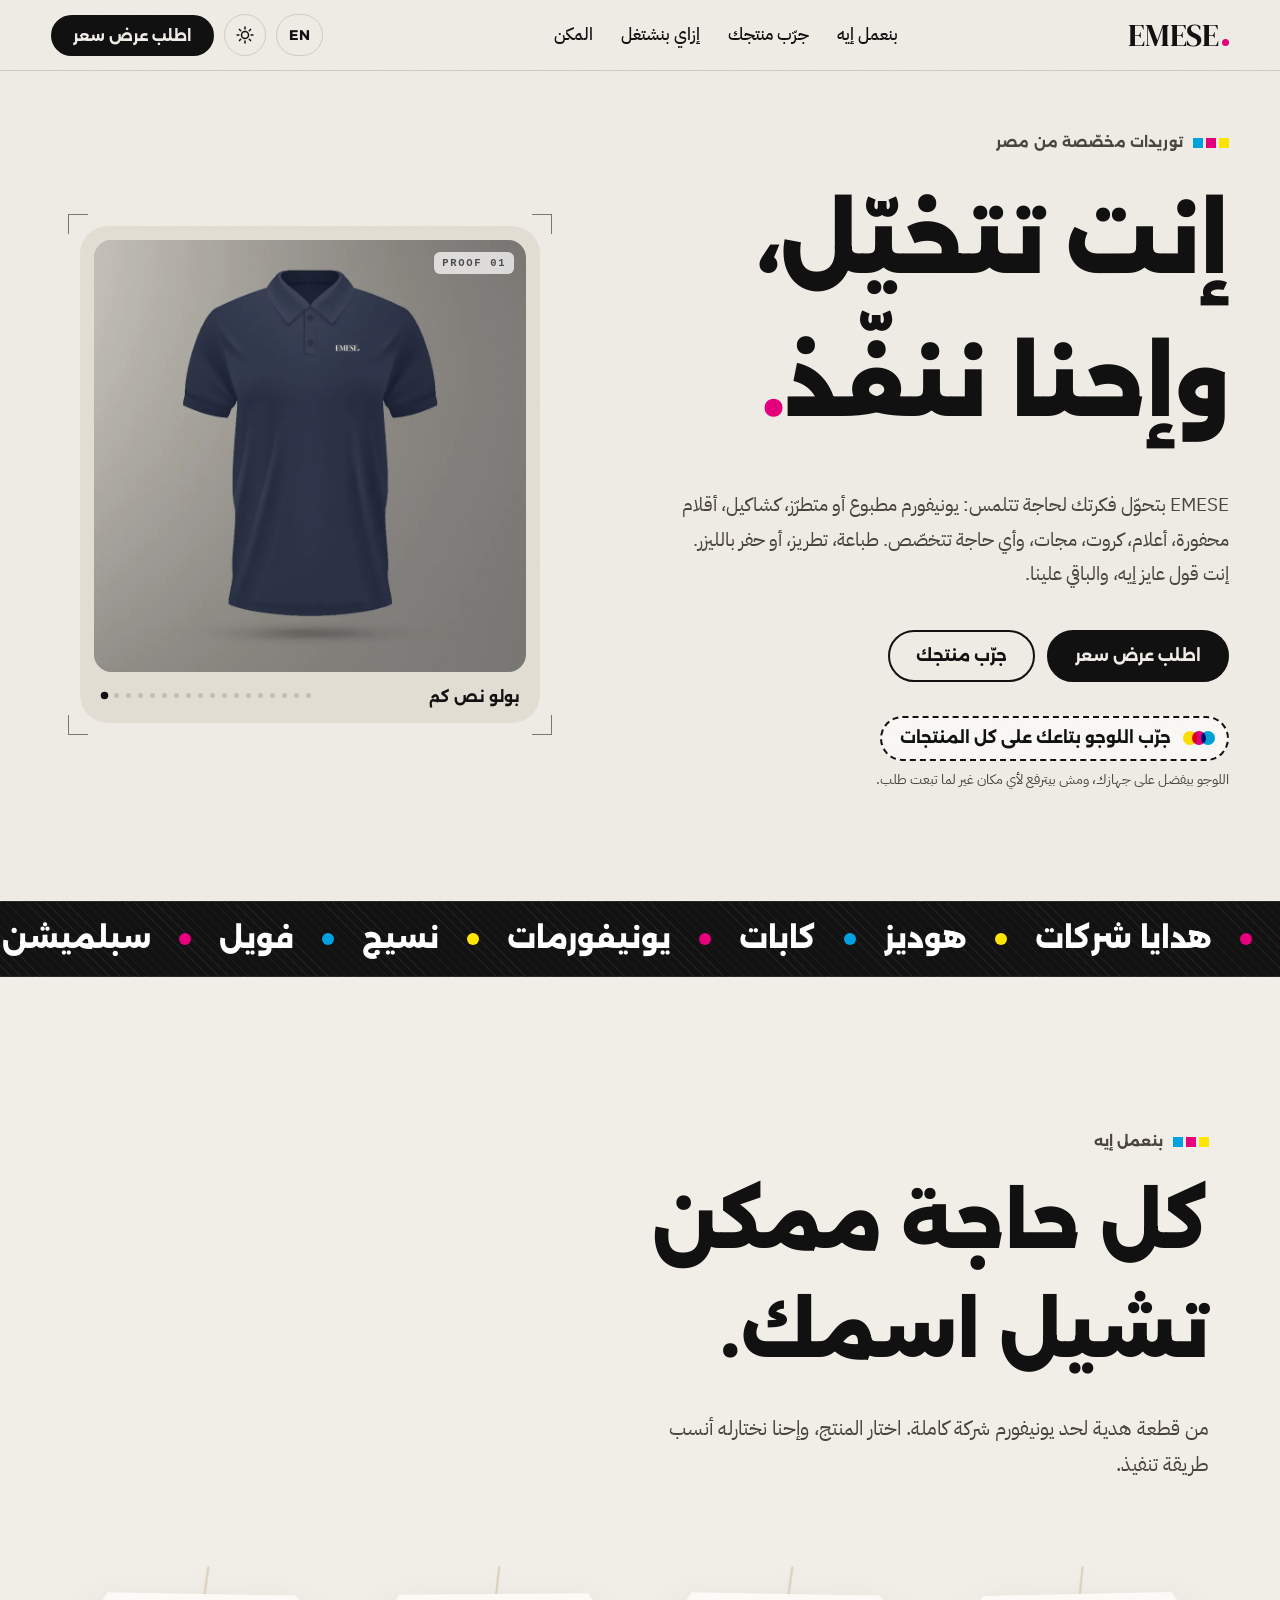
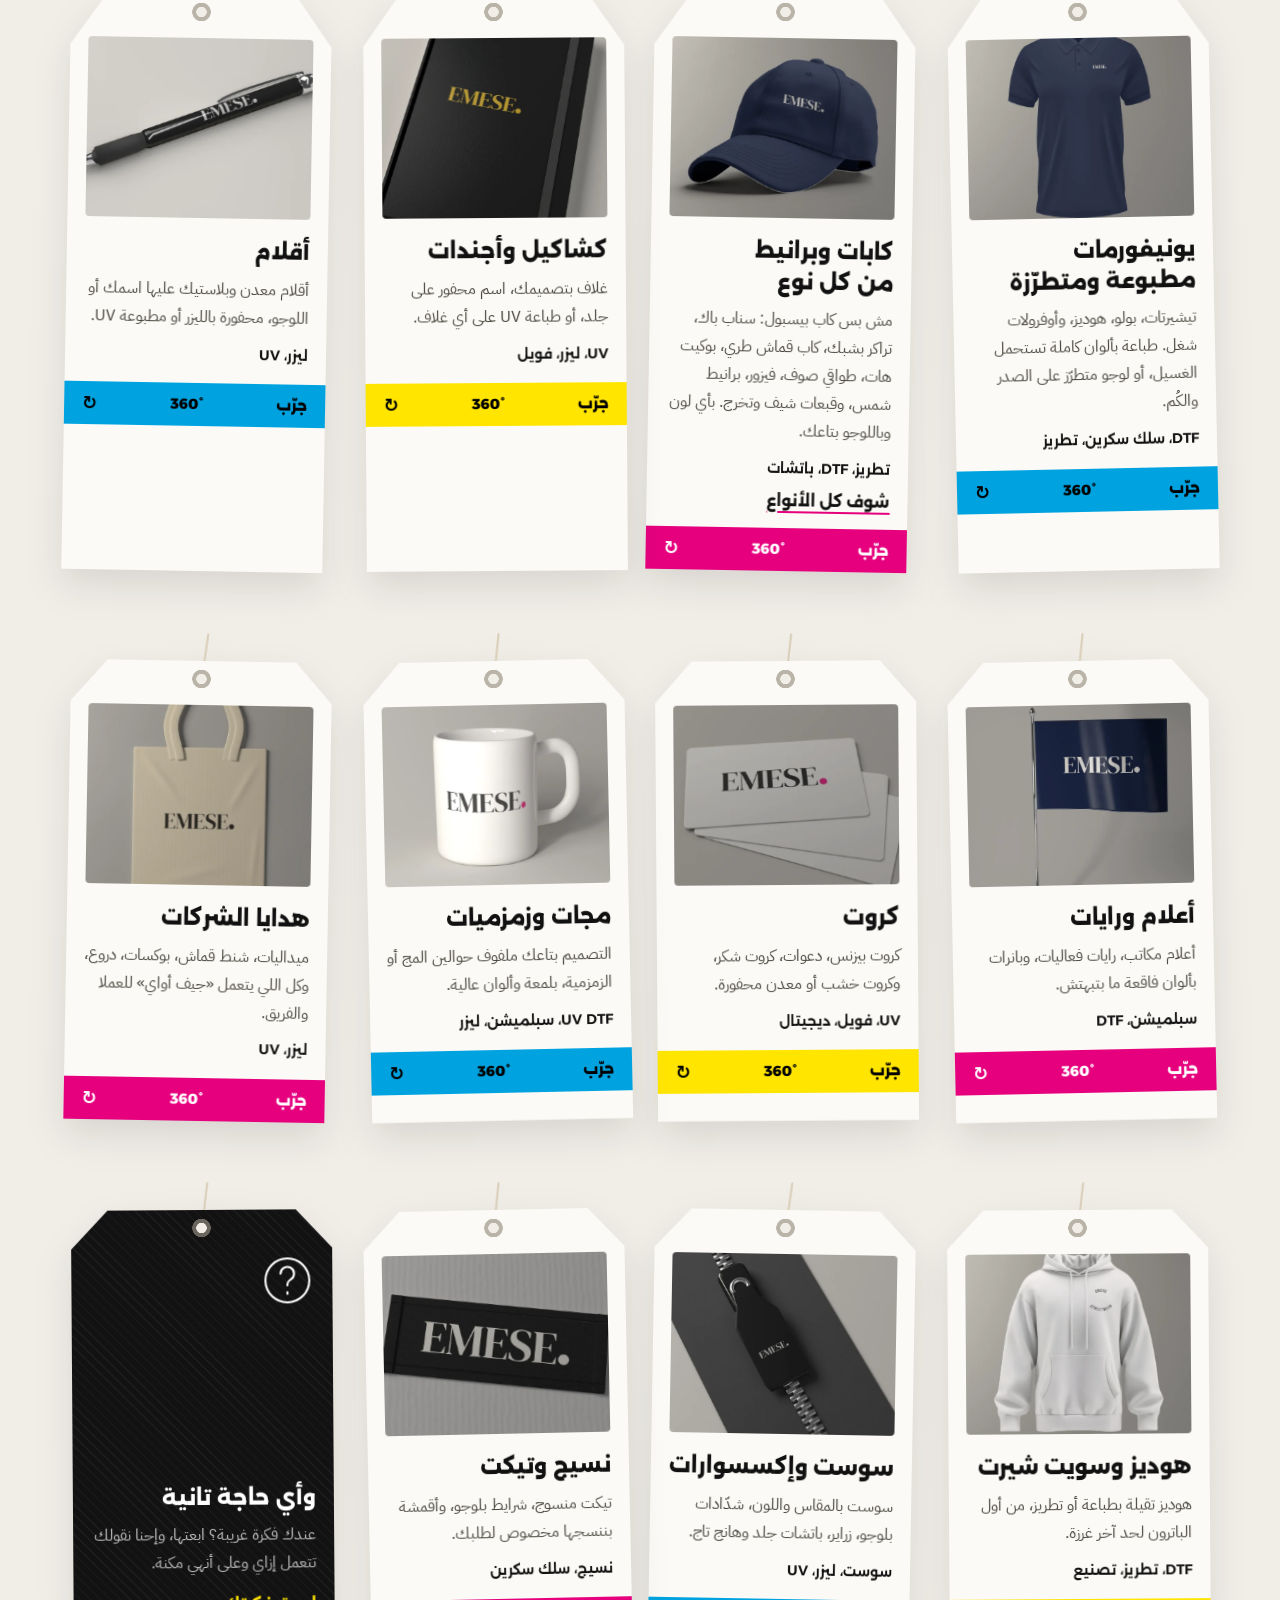
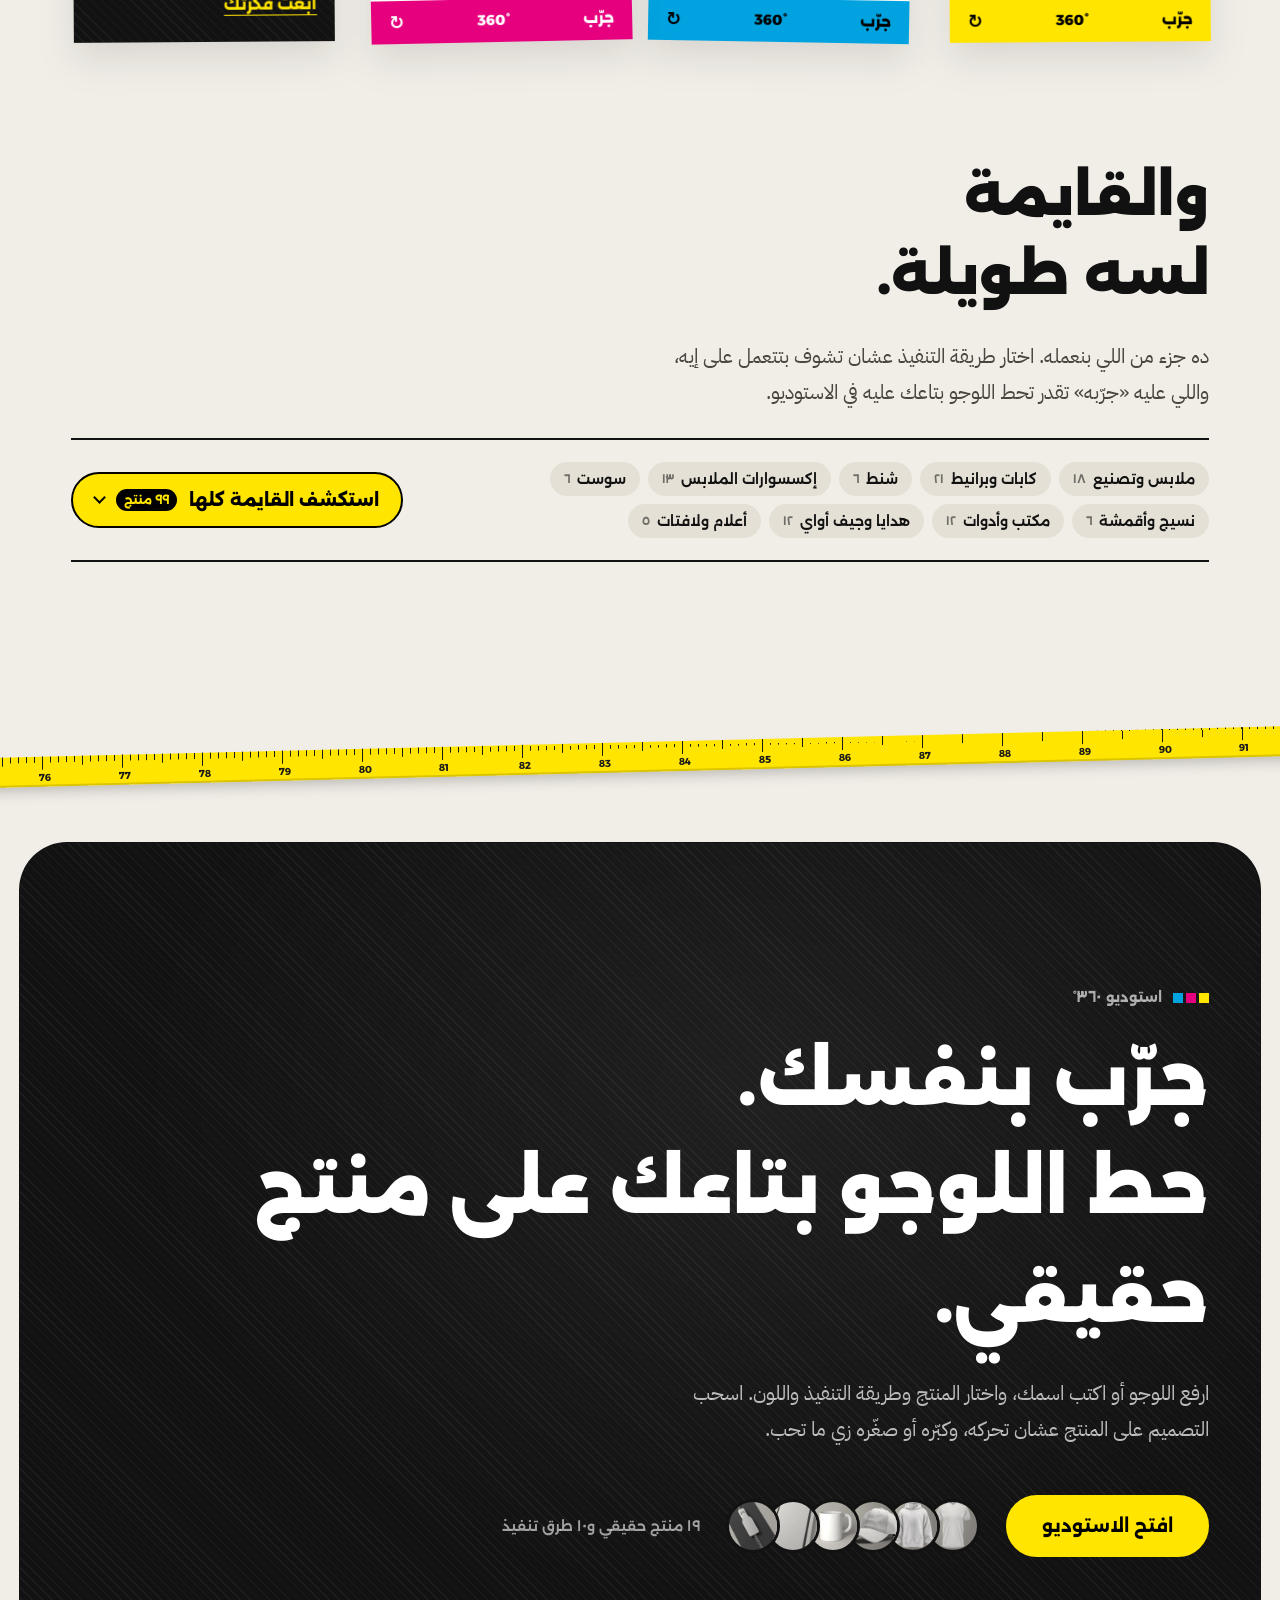
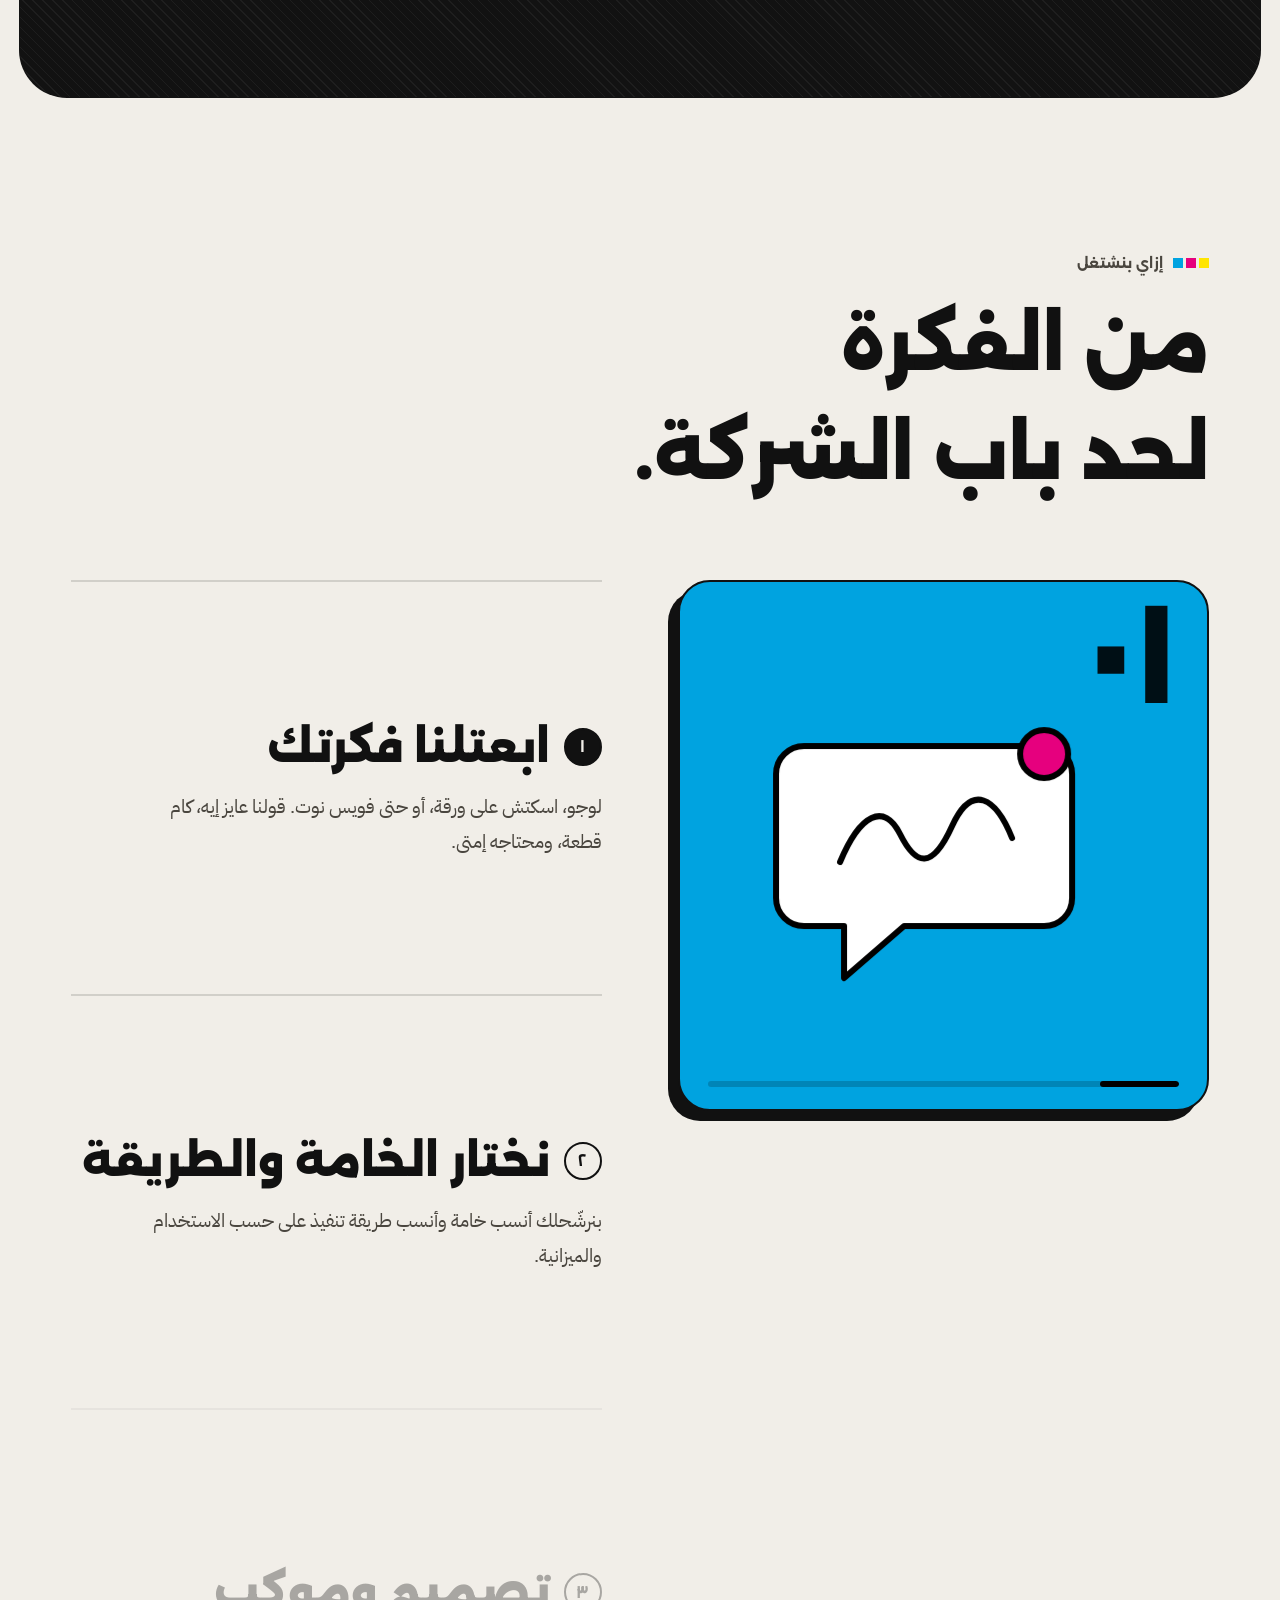
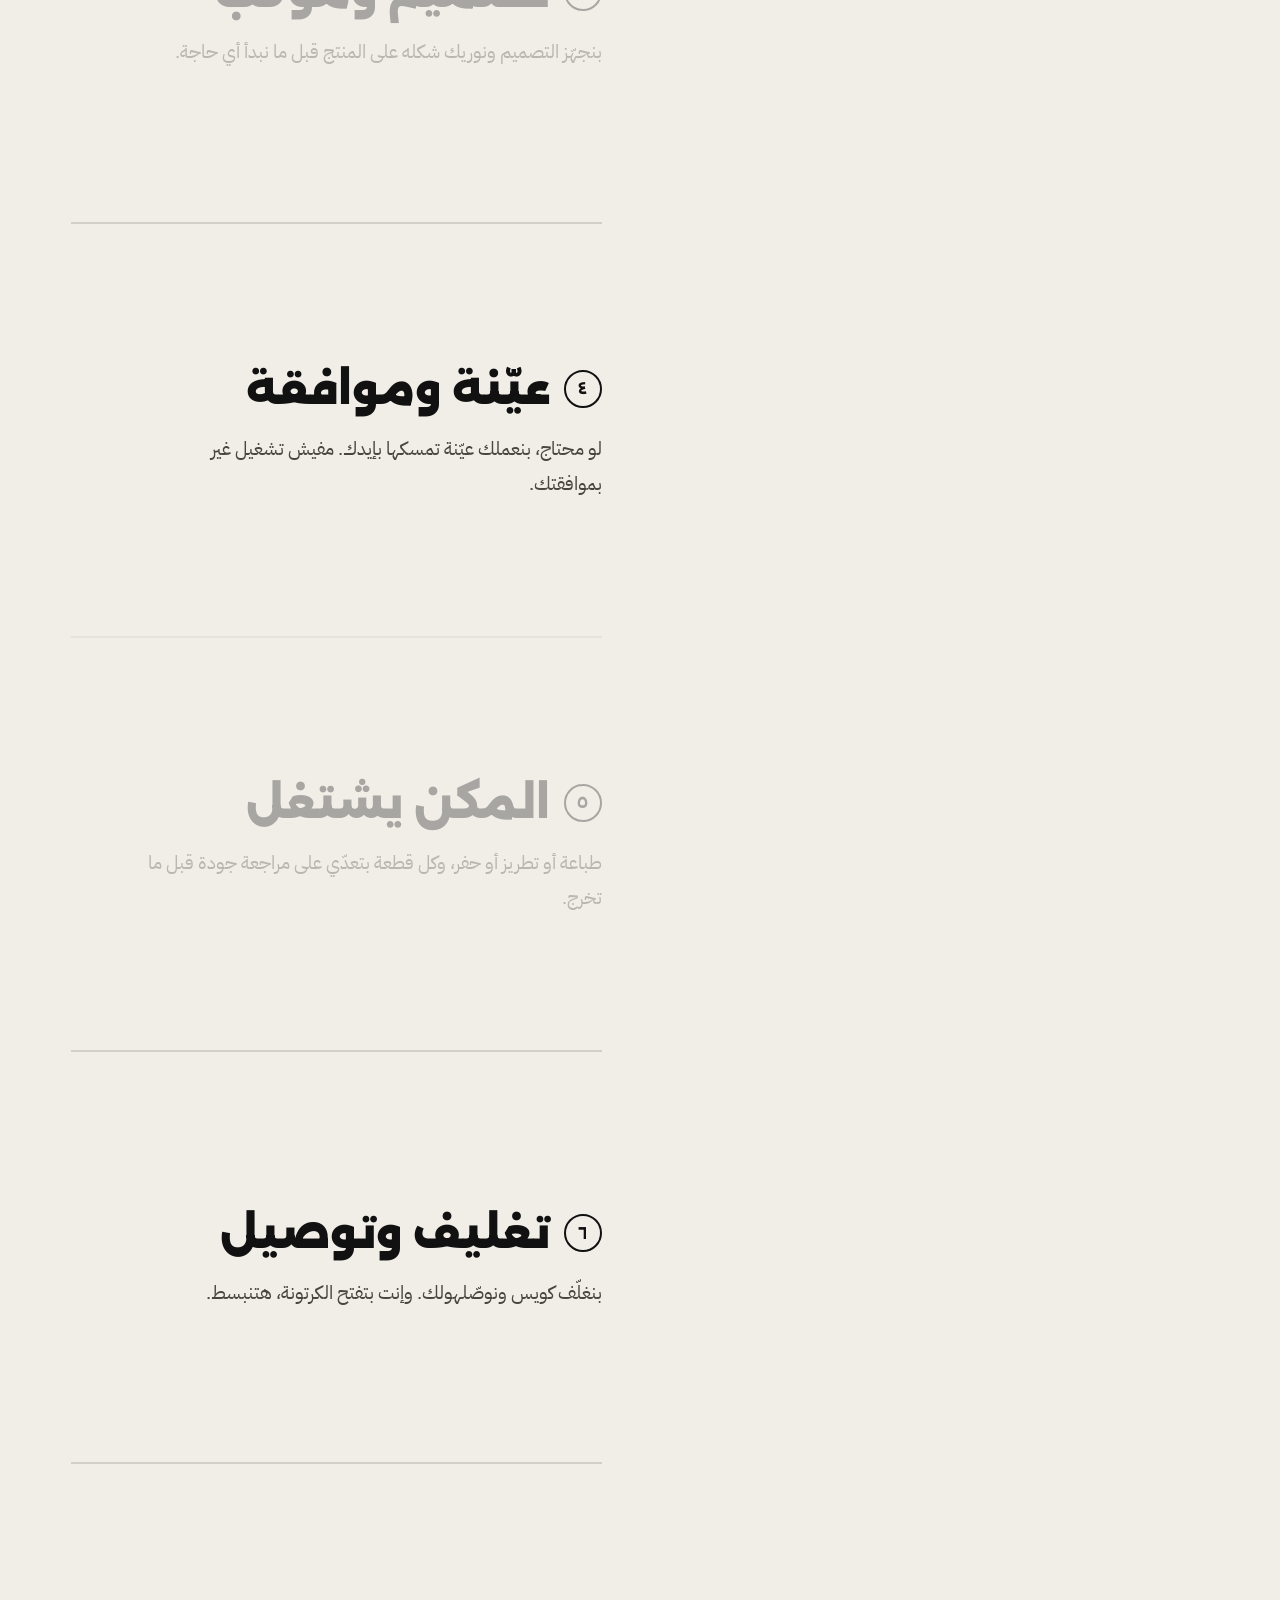
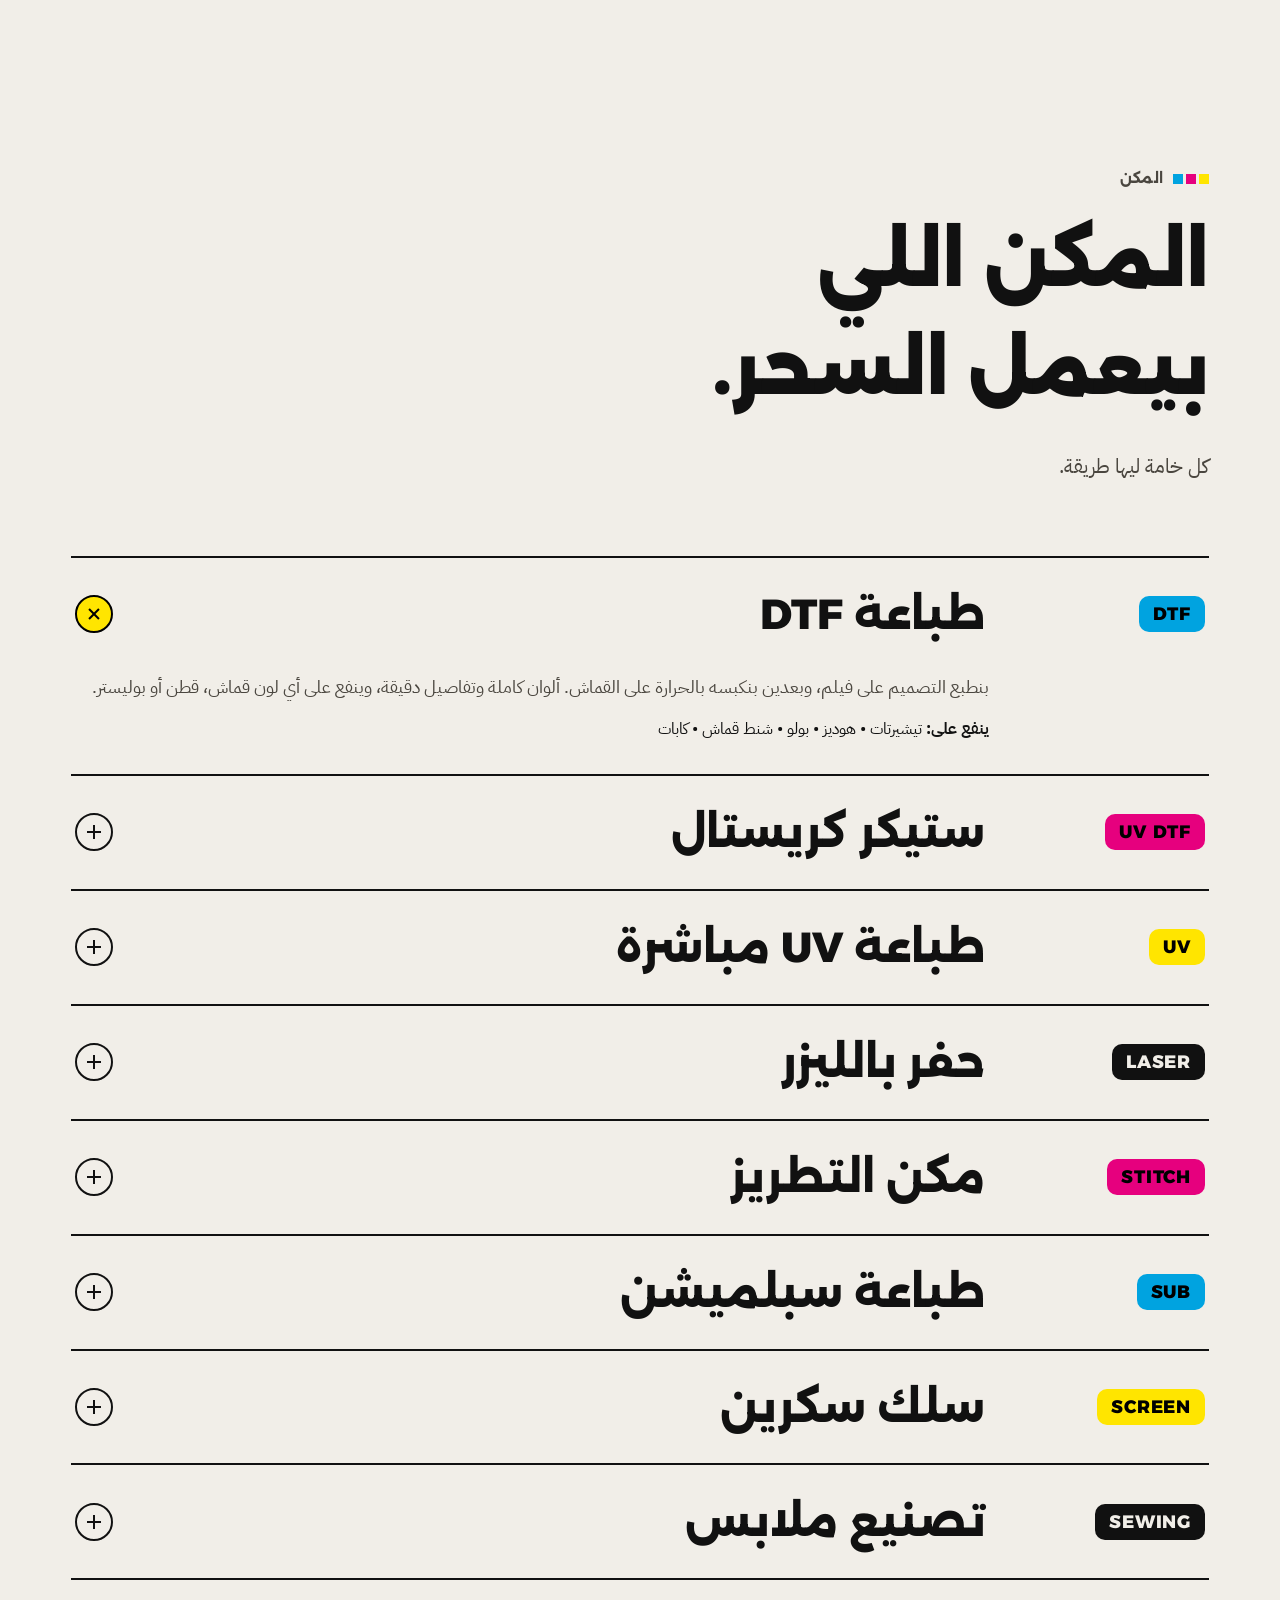
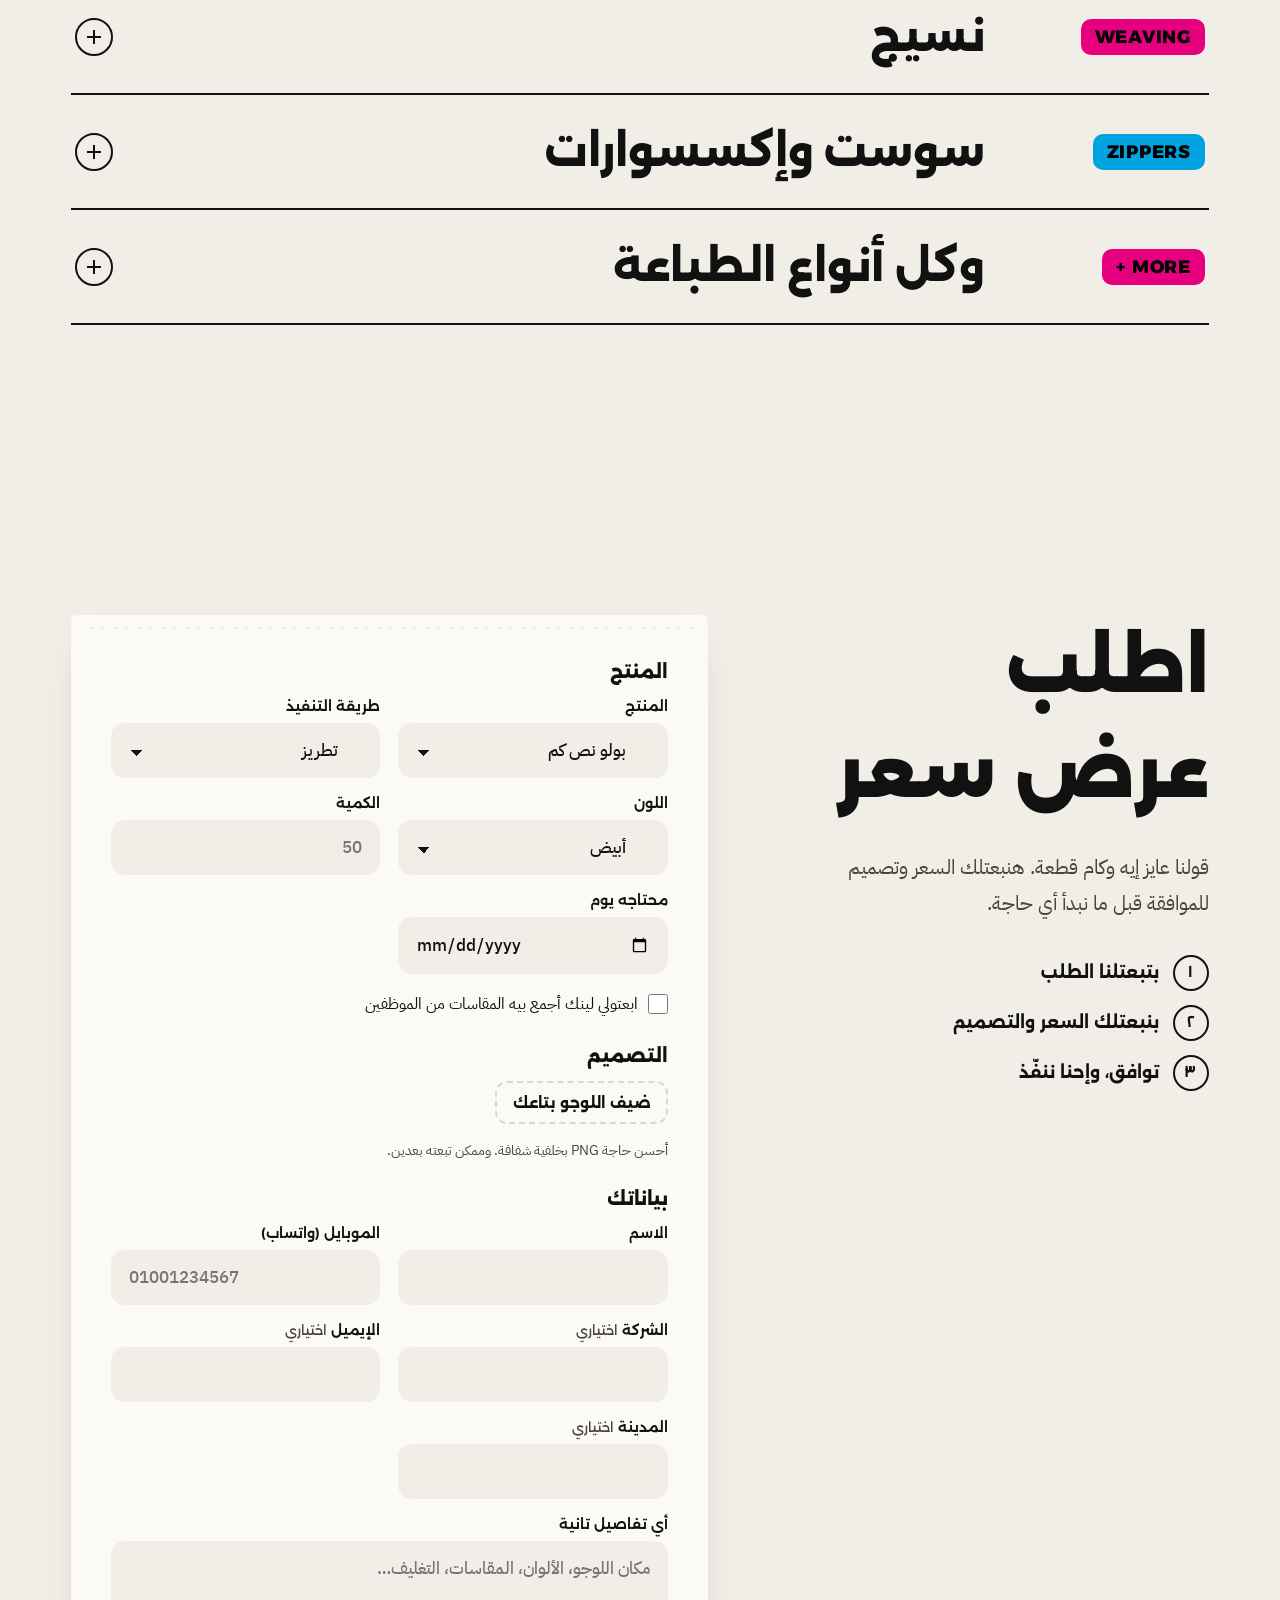
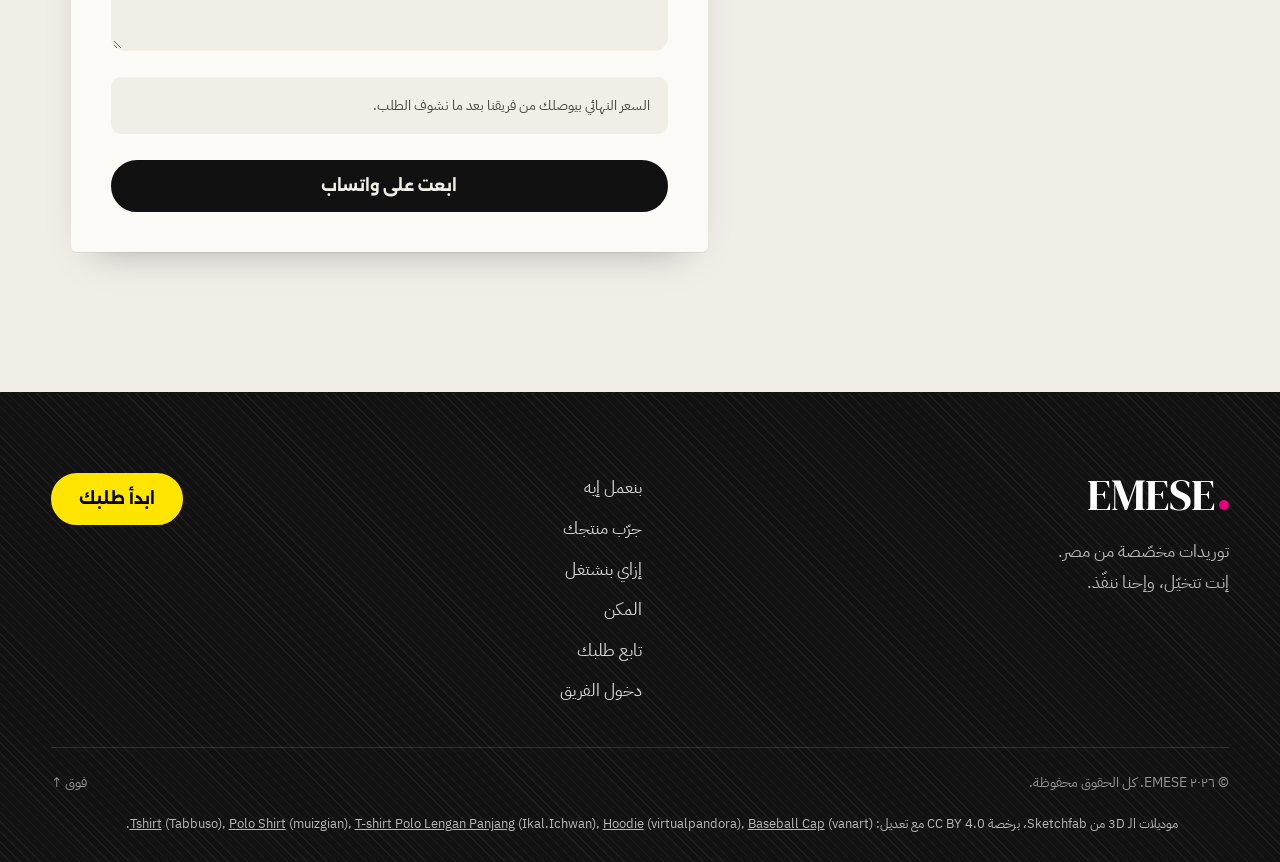
==== commit 080f0bad: "Top of the page: back to the product photo slider The 3D hero is replaced by the previous photo caro" ====
--- a/index.html
+++ b/index.html
@@ -92,25 +92,36 @@
         </div>
       </div>
 
-      <div class="hero-stage">
-        <div class="tape hs-tape" aria-hidden="true"></div>
-        <div class="hs-tag" aria-hidden="true">
-          <svg class="hs-hanger" viewBox="0 0 28 20"><path d="M14 8.6V7.2c0-1.4 2.2-1.8 2.2-3.6C16.2 2.2 15.2 1.3 14 1.3s-2.2.9-2.2 2.1M14 8.4 1.6 16.6c-.9.7-.3 1.8.8 1.8h23.2c1.1 0 1.7-1.1.8-1.8Z"/></svg>
-          <b translate="no">EMESE<i></i></b>
-          <span class="hs-band">360°</span>
-        </div>
-        <div class="h3d" id="hero3d">
-          <img class="h3d-poster" id="heroPoster" src="assets/3d/posters/polo.webp" alt="" width="900" height="900" fetchpriority="high" decoding="async" draggable="false">
-          <canvas class="h3d-canvas" id="heroCanvas" role="img" data-i18n-attr="aria-label:hero.canvasLabel" aria-label="منتج حقيقي عليه لوجو EMESE، تقدر تلفّه ٣٦٠°"></canvas>
-          <span class="h3d-hint" aria-hidden="true"><span data-i18n="hero.spin">اسحب ولفّ</span> 360°</span>
-          <span class="h3d-label" id="heroLabel" aria-live="polite"></span>
-        </div>
-        <div class="h3d-picks" id="heroPicks" role="radiogroup" data-i18n-attr="aria-label:hero.pick" aria-label="اختار المنتج">
-          <button type="button" role="radio" aria-checked="true" data-pid="polo"><img src="assets/mockups/polo/thumb.webp" alt="" width="36" height="36" loading="lazy"><span data-i18n="pick.polo">بولو</span></button>
-          <button type="button" role="radio" aria-checked="false" data-pid="hoodie"><img src="assets/mockups/hoodie/thumb.webp" alt="" width="36" height="36" loading="lazy"><span data-i18n="pick.hoodie">هودي</span></button>
-          <button type="button" role="radio" aria-checked="false" data-pid="cap"><img src="assets/mockups/cap/thumb.webp" alt="" width="36" height="36" loading="lazy"><span data-i18n="pick.cap">كاب</span></button>
-          <button type="button" role="radio" aria-checked="false" data-pid="tee"><img src="assets/mockups/tee/thumb.webp" alt="" width="36" height="36" loading="lazy"><span data-i18n="pick.tee">تيشيرت</span></button>
-          <button type="button" role="radio" aria-checked="false" data-pid="mug"><img src="assets/mockups/mug/thumb.webp" alt="" width="36" height="36" loading="lazy"><span data-i18n="pick.mug">مج</span></button>
+      <div class="proof">
+        <span class="crop c-tl" aria-hidden="true"></span><span class="crop c-tr" aria-hidden="true"></span><span class="crop c-bl" aria-hidden="true"></span><span class="crop c-br" aria-hidden="true"></span>
+        <div class="proof-photo">
+          <div class="proof-track" id="proofTrack" tabindex="0" role="group" aria-roledescription="carousel" data-i18n-attr="aria-label:hero.canvasLabel" aria-label="منتجات حقيقية عليها لوجو EMESE">
+            <figure class="proof-slide" data-id="polo"><img src="assets/mockups/polo/hero.webp" alt="بولو نص كم عليه لوجو EMESE" width="960" height="960" loading="eager" decoding="async" fetchpriority="high" draggable="false"></figure>
+            <figure class="proof-slide" data-id="hoodie"><img src="assets/mockups/hoodie/hero.webp" alt="هودي عليه لوجو EMESE" width="960" height="960" loading="eager" decoding="async" draggable="false"></figure>
+            <figure class="proof-slide" data-id="cap"><img src="assets/mockups/cap/hero.webp" alt="كاب بيسبول عليه لوجو EMESE" width="960" height="960" loading="eager" decoding="async" draggable="false"></figure>
+            <figure class="proof-slide" data-id="tee"><img src="assets/mockups/tee/hero.webp" alt="تيشيرت عليه لوجو EMESE" width="960" height="960" loading="eager" decoding="async" draggable="false"></figure>
+            <figure class="proof-slide" data-id="zipper"><img src="assets/mockups/zipper/hero.webp" alt="شدّاد سوستة عليه لوجو EMESE" width="960" height="960" loading="eager" decoding="async" draggable="false"></figure>
+            <figure class="proof-slide" data-id="label"><img src="assets/mockups/label/hero.webp" alt="تيكت منسوج عليه لوجو EMESE" width="960" height="960" loading="eager" decoding="async" draggable="false"></figure>
+            <figure class="proof-slide" data-id="mug"><img src="assets/mockups/mug/hero.webp" alt="مج عليه لوجو EMESE" width="960" height="960" loading="eager" decoding="async" draggable="false"></figure>
+            <figure class="proof-slide" data-id="notebook"><img src="assets/mockups/notebook/hero.webp" alt="كشكول عليه لوجو EMESE" width="960" height="960" loading="eager" decoding="async" draggable="false"></figure>
+            <figure class="proof-slide" data-id="patch"><img src="assets/mockups/patch/hero.webp" alt="باتش جلد عليه لوجو EMESE" width="960" height="960" loading="eager" decoding="async" draggable="false"></figure>
+            <figure class="proof-slide" data-id="polo_ls"><img src="assets/mockups/polo_ls/hero.webp" alt="بولو كم طويل عليه لوجو EMESE" width="960" height="960" loading="eager" decoding="async" draggable="false"></figure>
+            <figure class="proof-slide" data-id="apron"><img src="assets/mockups/apron/hero.webp" alt="مريلة عليه لوجو EMESE" width="960" height="960" loading="eager" decoding="async" draggable="false"></figure>
+            <figure class="proof-slide" data-id="tumbler"><img src="assets/mockups/tumbler/hero.webp" alt="زمزمية عليه لوجو EMESE" width="960" height="960" loading="eager" decoding="async" draggable="false"></figure>
+            <figure class="proof-slide" data-id="cards"><img src="assets/mockups/cards/hero.webp" alt="كروت عليه لوجو EMESE" width="960" height="960" loading="eager" decoding="async" draggable="false"></figure>
+            <figure class="proof-slide" data-id="hangtag"><img src="assets/mockups/hangtag/hero.webp" alt="هانج تاج عليه لوجو EMESE" width="960" height="960" loading="eager" decoding="async" draggable="false"></figure>
+            <figure class="proof-slide" data-id="tote"><img src="assets/mockups/tote/hero.webp" alt="شنطة قماش عليه لوجو EMESE" width="960" height="960" loading="eager" decoding="async" draggable="false"></figure>
+            <figure class="proof-slide" data-id="pen"><img src="assets/mockups/pen/hero.webp" alt="قلم عليه لوجو EMESE" width="960" height="960" loading="eager" decoding="async" draggable="false"></figure>
+            <figure class="proof-slide" data-id="flag"><img src="assets/mockups/flag/hero.webp" alt="علم مكتب عليه لوجو EMESE" width="960" height="960" loading="eager" decoding="async" draggable="false"></figure>
+            <figure class="proof-slide" data-id="keychain"><img src="assets/mockups/keychain/hero.webp" alt="ميدالية خشب عليه لوجو EMESE" width="960" height="960" loading="eager" decoding="async" draggable="false"></figure>
+          </div>
+          <button class="proof-nav prev" id="heroPrev" type="button" data-i18n-attr="aria-label:hero.prev" aria-label="المنتج اللي قبله"><span aria-hidden="true"></span></button>
+          <button class="proof-nav next" id="heroNext" type="button" data-i18n-attr="aria-label:hero.next" aria-label="المنتج اللي بعده"><span aria-hidden="true"></span></button>
+          <span class="proof-id" id="proofId" aria-hidden="true">PROOF 01</span>
+        </div>
+        <div class="proof-bottom">
+          <span class="proof-label" id="proofLabel" aria-live="polite"></span>
+          <span class="proof-dots" id="proofDots"></span>
         </div>
       </div>
     </section>
@@ -557,7 +568,7 @@
   </footer>
 
   <script type="module" src="js/main.js"></script>
-  <script type="module" src="js/hero3d.js"></script>
+  <script type="module" src="js/hero.js"></script>
   <script type="module" src="js/studio.js"></script>
   <script type="module" src="js/brand.js"></script>
   <script type="module" src="js/order.js"></script>
--- a/css/style.css
+++ b/css/style.css
@@ -237,88 +237,69 @@
 .lead { margin-top: 30px; font-size: clamp(17px, 1.5vw, 20px); color: var(--fg-soft); max-width: 560px; }
 .hero-cta { display: flex; gap: 12px; flex-wrap: wrap; margin-top: 38px; }
 
-/* The 3D stage: a still poster at once, then the live model that turns (js/hero3d.js). */
-.hero-stage { position: relative; display: grid; gap: 16px; justify-items: center; width: 100%; isolation: isolate; }
-.h3d {
-  position: relative; width: min(100%, 540px); aspect-ratio: 1; border-radius: 30px; overflow: hidden; z-index: 1;
-  background: radial-gradient(ellipse at 50% 38%, #fdfcf9 0%, #e6e1d7 72%);
-  border: 1px solid var(--line); box-shadow: 0 30px 60px -36px rgba(0,0,0,.45);
-}
-:root[data-theme="dark"] .h3d { background: var(--twill-dark), radial-gradient(ellipse at 50% 38%, #2b2a28 0%, #121212 75%); }
-.h3d-poster, .h3d-canvas { position: absolute; inset: 0; width: 100%; height: 100%; }
-.h3d-poster { object-fit: contain; transition: opacity .6s var(--ease); user-select: none; -webkit-user-drag: none; }
-.h3d-canvas { opacity: 0; transition: opacity .6s var(--ease); cursor: grab; }
-.h3d-canvas:active { cursor: grabbing; }
-.h3d.live .h3d-canvas { opacity: 1; }
-.h3d.live .h3d-poster { opacity: 0; pointer-events: none; }
-.h3d.drop { outline: 3px dashed var(--m); outline-offset: 4px; }
-.h3d-label {
-  position: absolute; top: 16px; inset-inline-start: 16px; pointer-events: none;
-  font: 700 13px/1 var(--f-display); background: var(--y); color: var(--ink); padding: 8px 13px; border-radius: 999px;
-}
-.h3d-label:empty { display: none; }
-.h3d-hint {
-  position: absolute; bottom: 16px; left: 50%; translate: -50% 0; pointer-events: none; white-space: nowrap;
-  font: 700 13px/1 var(--f-display); color: var(--paper); background: rgba(17,17,17,.62); padding: 9px 14px; border-radius: 999px;
-  backdrop-filter: blur(6px); -webkit-backdrop-filter: blur(6px); opacity: 0; transition: opacity .5s;
-}
-.h3d.live .h3d-hint { opacity: 1; }
-.h3d.touched .h3d-hint { opacity: 0; }
-.h3d.busy::after {
-  content: ""; position: absolute; top: 18px; inset-inline-end: 18px; width: 18px; height: 18px; border-radius: 50%;
-  border: 2.5px solid rgba(0,0,0,.15); border-top-color: var(--m); animation: spin .8s linear infinite;
-}
-.h3d-picks { display: flex; gap: 8px; flex-wrap: wrap; justify-content: center; position: relative; z-index: 1; }
-.h3d-picks button {
-  display: inline-flex; align-items: center; gap: 8px; padding: 5px 14px 5px 5px; cursor: pointer;
-  font: 700 14px/1 var(--f-display); color: var(--fg); background: var(--sheet);
-  border: 1.5px solid var(--line); border-radius: 999px; transition: border-color .2s, background .2s;
-}
-[dir="rtl"] .h3d-picks button { padding: 5px 5px 5px 14px; }
-.h3d-picks button img { width: 30px; height: 30px; border-radius: 50%; object-fit: cover; background: var(--surface); }
-.h3d-picks button:hover { border-color: var(--fg); }
-.h3d-picks button[aria-checked="true"] { background: var(--fg); color: var(--bg); border-color: var(--fg); }
-
-/* the banner's hang tag, swinging from the stage's corner */
-.hs-tag {
-  position: absolute; z-index: 2; top: -14px; inset-inline-end: max(2%, calc(50% - 300px)); width: 104px; padding: 30px 10px 0;
-  display: grid; justify-items: center; gap: 6px; color: #111; transform-origin: 50% 16px;
-  filter: drop-shadow(0 10px 14px rgba(0,0,0,.25)); pointer-events: none;
-}
-.hs-tag::before {
-  content: ""; position: absolute; inset: 0; z-index: -1; background: radial-gradient(circle at 50% 16px, var(--bg) 0 4px, #b9b3a8 4.5px 7px, transparent 7.5px), #f3f1ec;
-  clip-path: polygon(20% 0, 80% 0, 100% 13%, 100% 100%, 0 100%, 0 13%);
-}
-.hs-tag::after { content: ""; position: absolute; left: 50%; bottom: calc(100% - 16px); width: 2px; height: 70px; background: var(--cord); transform: translateX(-50%) rotate(-10deg); transform-origin: bottom; z-index: -2; border-radius: 2px; }
-.hs-hanger { width: 30px; height: 22px; fill: none; stroke: #111; stroke-width: 1.5; stroke-linejoin: round; stroke-linecap: round; }
-.hs-tag b { font: 400 21px/1 var(--f-brand); direction: ltr; display: inline-flex; align-items: baseline; }
-.hs-tag b i { width: 5px; height: 5px; border-radius: 50%; background: var(--m); margin-inline-start: 2px; }
-.hs-band { align-self: stretch; margin: 2px -10px 0; padding: 7px 0; text-align: center; background: var(--m); color: #fff; font: 800 12px/1 var(--f-display); letter-spacing: .06em; }
-@media (prefers-reduced-motion: no-preference) {
-  .hs-tag { animation: swing 5.5s ease-in-out infinite; }
-}
-@keyframes swing { 0%, 100% { transform: rotate(4deg); } 50% { transform: rotate(-3deg); } }
-.hs-tape { position: absolute; z-index: 0; width: 118%; top: 70%; left: -9%; transform: rotate(-19deg); }
+/* Proof card: real product photos with the logo composited in. */
+.proof {
+  position: relative; width: 100%; max-width: 460px; justify-self: center;
+  background: var(--surface); border-radius: 28px; padding: 14px 14px 16px;
+}
+.crop { position: absolute; width: 20px; height: 20px; border: 0 solid var(--fg-soft); opacity: .7; }
+.c-tl { top: -12px; left: -12px; border-top-width: 1.5px; border-left-width: 1.5px; }
+.c-tr { top: -12px; right: -12px; border-top-width: 1.5px; border-right-width: 1.5px; }
+.c-bl { bottom: -12px; left: -12px; border-bottom-width: 1.5px; border-left-width: 1.5px; }
+.c-br { bottom: -12px; right: -12px; border-bottom-width: 1.5px; border-right-width: 1.5px; }
+.proof-photo { position: relative; aspect-ratio: 1; border-radius: 18px; overflow: hidden; background: #b9b4ac; }
+/* one product per frame; the browser's own scrolling moves it, snapping to each shot */
+.proof-track {
+  display: flex; width: 100%; height: 100%;
+  overflow-x: auto; overflow-y: hidden; scroll-snap-type: x mandatory; overscroll-behavior-x: contain;
+  scrollbar-width: none; touch-action: pan-x pan-y; cursor: grab; user-select: none; -webkit-user-select: none;
+  transition: opacity .17s ease;
+}
+.proof-track::-webkit-scrollbar { display: none; }
+.proof-track:focus-visible { box-shadow: inset 0 0 0 3px var(--m); }
+.proof-track.dragging { scroll-snap-type: none; cursor: grabbing; }
+.proof-track.jump { opacity: 0; }
+.proof-slide { flex: 0 0 100%; height: 100%; margin: 0; scroll-snap-align: center; scroll-snap-stop: always; }
+.proof-slide img { display: block; width: 100%; height: 100%; object-fit: cover; pointer-events: none; -webkit-user-drag: none; }
+.proof-id {
+  position: absolute; top: 12px; inset-inline-end: 12px;
+  font: 600 10.5px/1 ui-monospace, "SFMono-Regular", Menlo, monospace; letter-spacing: .16em; direction: ltr;
+  color: rgba(0,0,0,.65); background: rgba(255,255,255,.75); padding: 6px 8px; border-radius: 6px;
+  backdrop-filter: blur(6px);
+}
+.proof-bottom { display: flex; align-items: center; justify-content: space-between; gap: 12px; padding: 14px 6px 0; }
+.proof-label { font: 700 15px/1.4 var(--f-display); min-height: 1.4em; }
+.proof-dots { display: flex; flex-wrap: wrap; gap: 3px; direction: ltr; justify-content: flex-end; max-width: 60%; }
+.proof-dots button { width: 9px; height: 18px; padding: 0; border: 0; background: none; cursor: pointer; position: relative; }
+.proof-dots button::before { content: ""; position: absolute; left: 2px; top: 6px; width: 5px; height: 5px; border-radius: 50%; background: var(--line); transition: background .3s, transform .3s var(--ease); }
+.proof-dots button:hover::before { background: var(--fg-soft); }
+.proof-dots button.on::before { background: var(--fg); transform: scale(1.5); }
+.proof-bottom { flex-wrap: wrap; }
+@media (max-width: 520px) {
+  .proof-dots { max-width: none; width: 100%; flex-wrap: nowrap; justify-content: center; gap: 1px; }
+  .proof-bottom { justify-content: center; text-align: center; }
+}
+.proof-nav {
+  position: absolute; top: 50%; translate: 0 -50%; z-index: 2;
+  width: 40px; height: 40px; border-radius: 50%; border: 0; cursor: pointer;
+  background: rgba(255,255,255,.82); backdrop-filter: blur(6px);
+  display: grid; place-items: center; opacity: 0; transition: opacity .3s, transform .2s var(--ease);
+  box-shadow: 0 4px 14px rgba(0,0,0,.15);
+}
+.proof-nav span { width: 10px; height: 10px; border-top: 2px solid var(--ink); border-left: 2px solid var(--ink); }
+.proof-nav.prev { inset-inline-start: 10px; }
+.proof-nav.next { inset-inline-end: 10px; }
+.proof-nav.prev span { transform: translateX(2px) rotate(-45deg); }
+.proof-nav.next span { transform: translateX(-2px) rotate(135deg); }
+[dir="rtl"] .proof-nav.prev span { transform: translateX(-2px) rotate(135deg); }
+[dir="rtl"] .proof-nav.next span { transform: translateX(2px) rotate(-45deg); }
+.proof-photo:hover .proof-nav, .proof-nav:focus-visible { opacity: 1; }
+.proof-nav:hover { transform: scale(1.06); }
+@media (hover: none) { .proof-nav { opacity: .9; } }
 
 @media (max-width: 900px) {
-  .hero { grid-template-columns: 1fr; min-height: auto; padding-top: 28px; gap: 0; }
-  /* on a phone the product comes right after the headline, before the text and buttons */
-  .hero-copy { display: contents; }
-  .hero .kicker { order: 1; justify-self: start; }
-  .hero h1 { order: 2; }
-  .hero-stage { order: 3; margin: 26px 0 8px; }
-  .hero .lead { order: 4; }
-  .hero-cta { order: 5; }
-  .brand-try { order: 6; }
-  .hs-tape { top: 62%; transform: rotate(-12deg); }
-  .h3d { width: min(100%, 460px); border-radius: 24px; }
-  .hs-tag { width: 84px; top: -10px; padding-top: 26px; }
-  .hs-tag b { font-size: 17px; }
-}
-@media (max-width: 420px) {
-  .h3d-picks { flex-wrap: nowrap; overflow-x: auto; justify-content: flex-start; width: calc(100% + var(--gutter) * 2); margin-inline: calc(var(--gutter) * -1); padding-inline: var(--gutter); scrollbar-width: none; }
-  .h3d-picks::-webkit-scrollbar { display: none; }
-  .h3d-picks button { flex: none; }
+  .hero { grid-template-columns: 1fr; min-height: auto; padding-top: 36px; }
+  .proof { max-width: 340px; margin-top: 8px; }
 }
 
 /* ---------- section kicker, with the three print-colour marks from the banner ---------- */
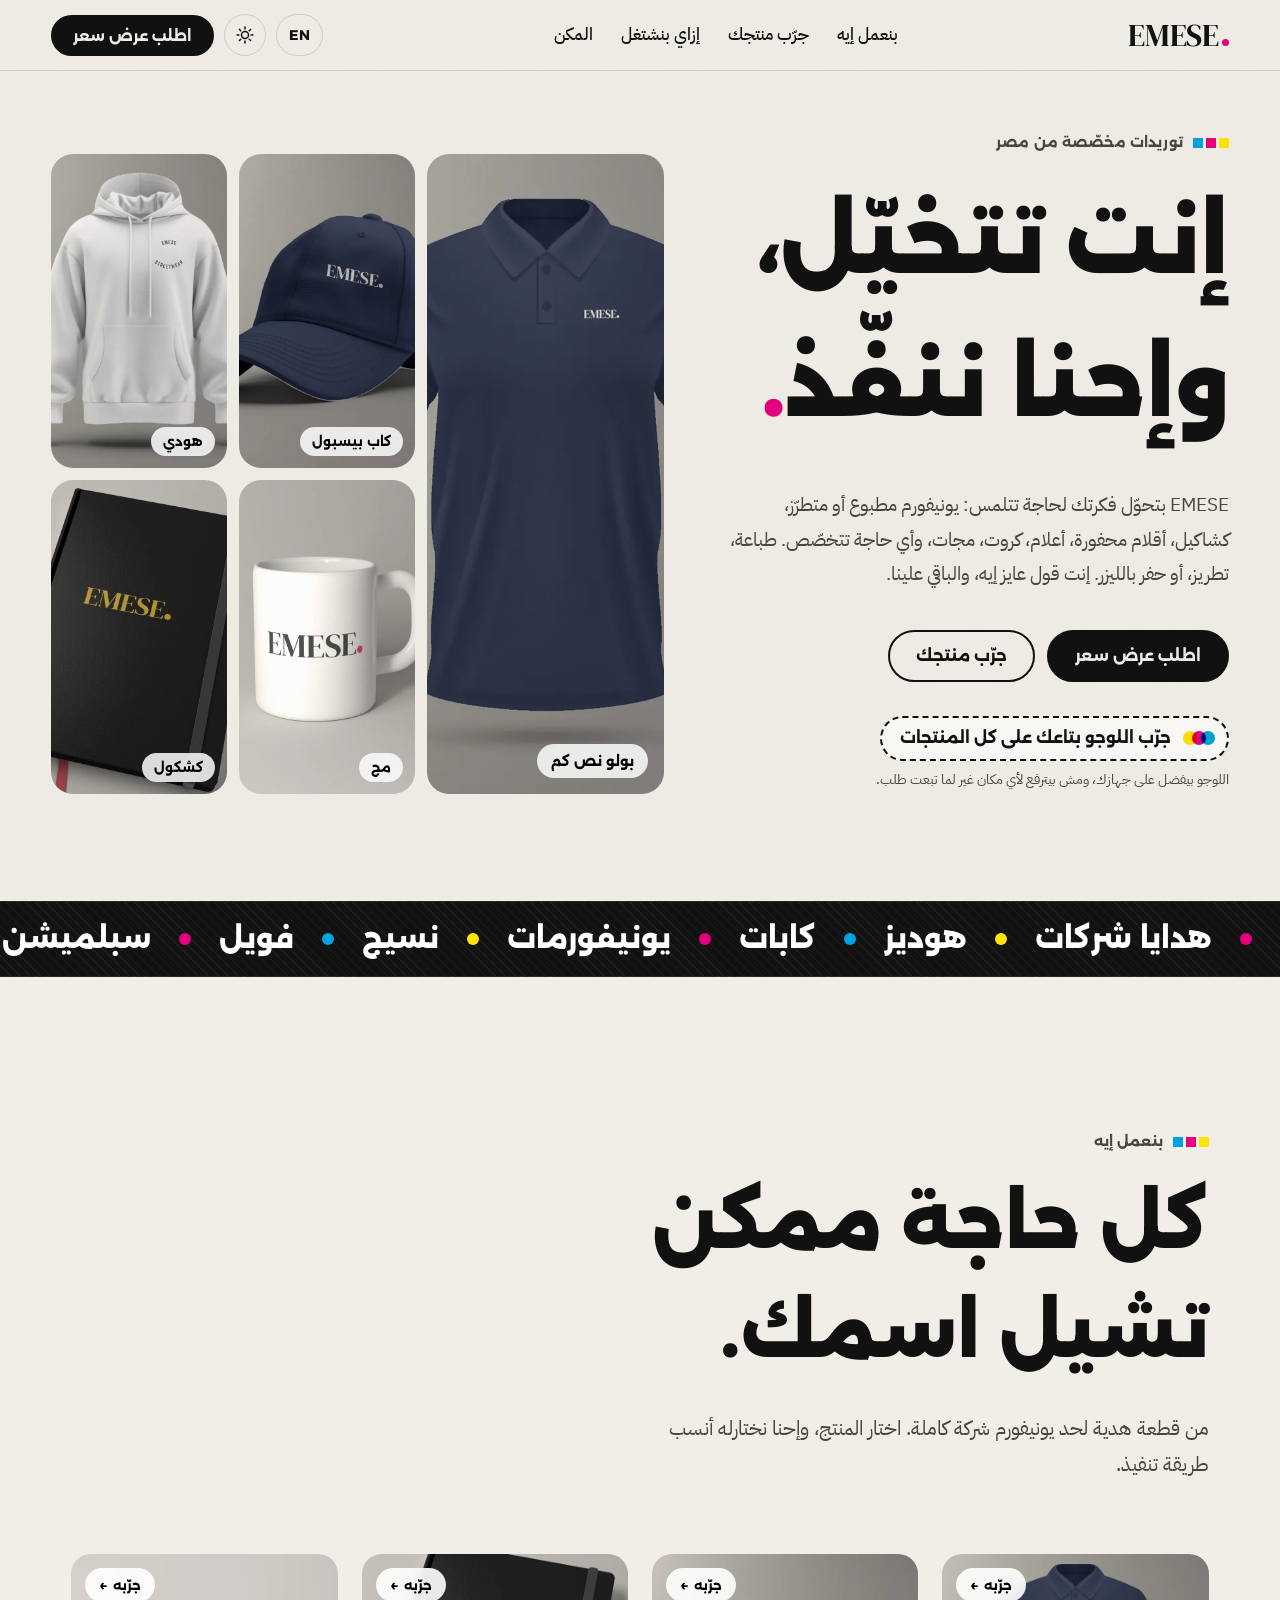
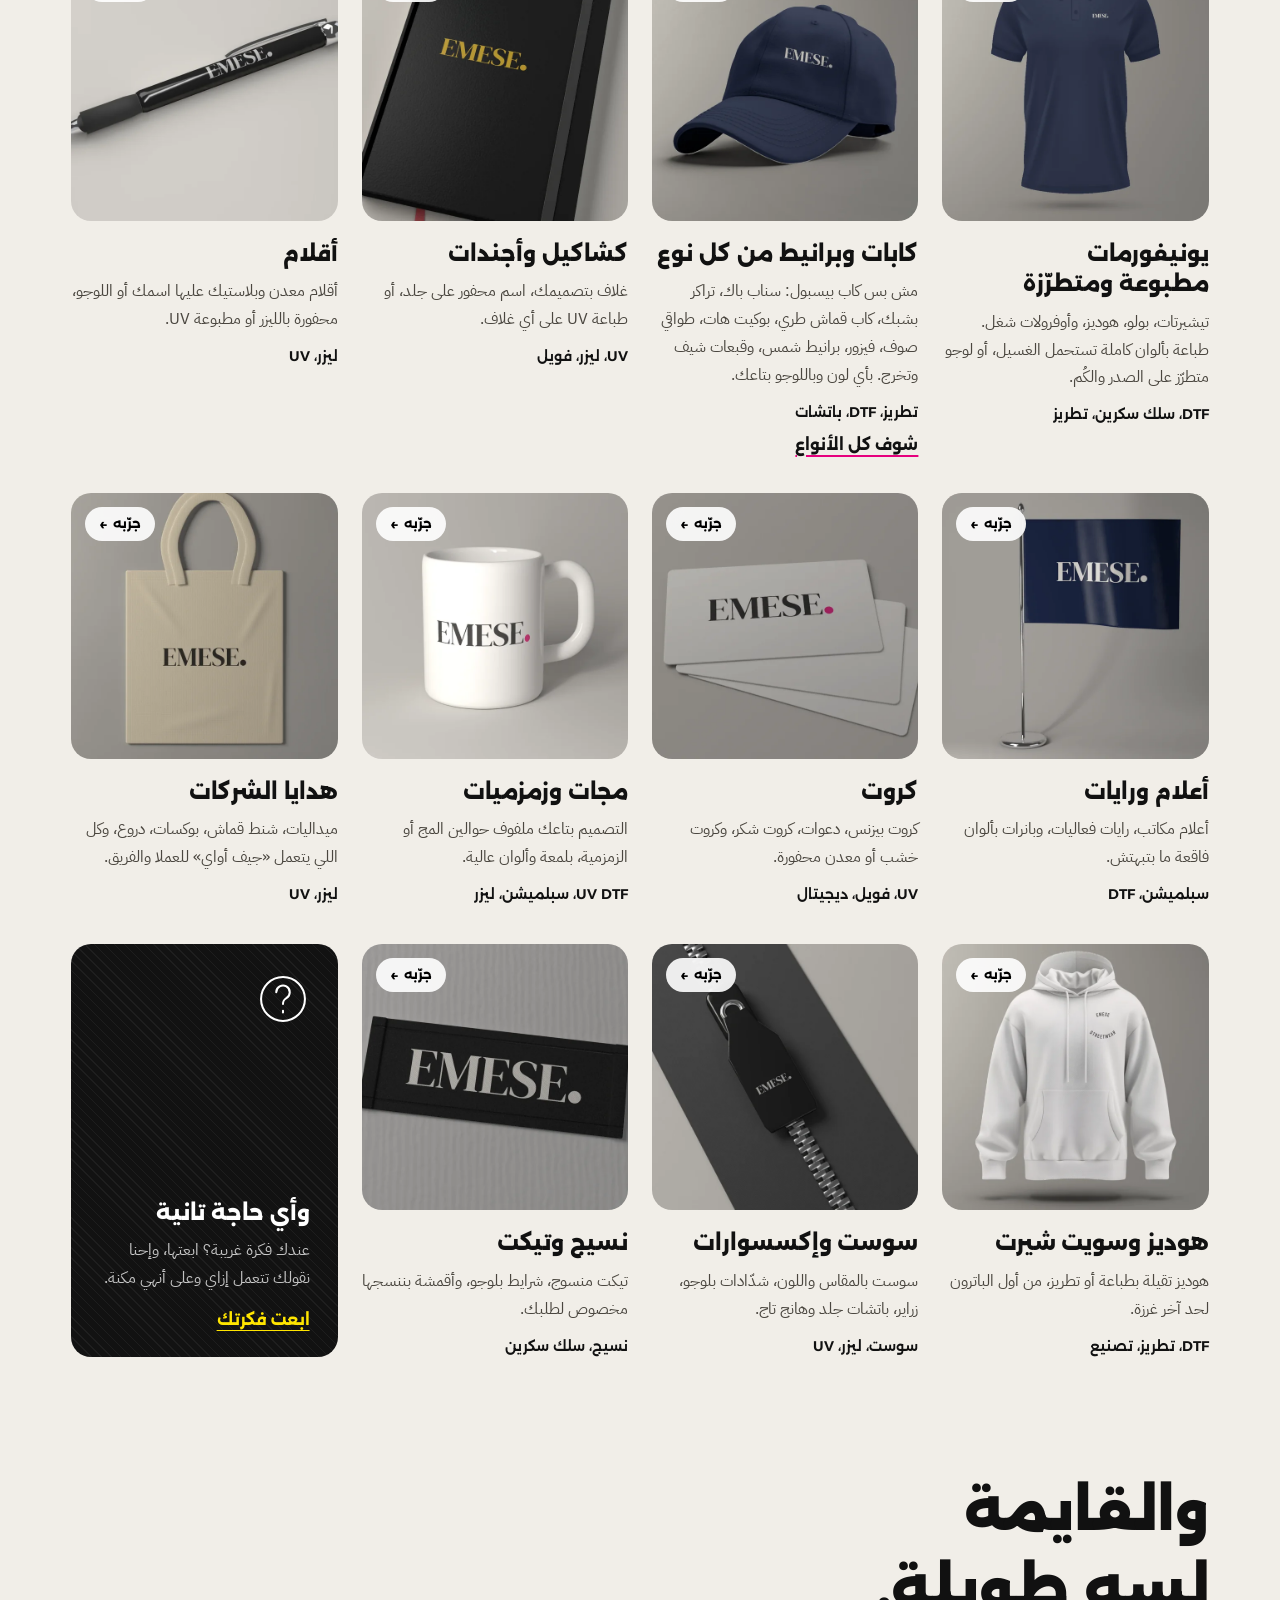
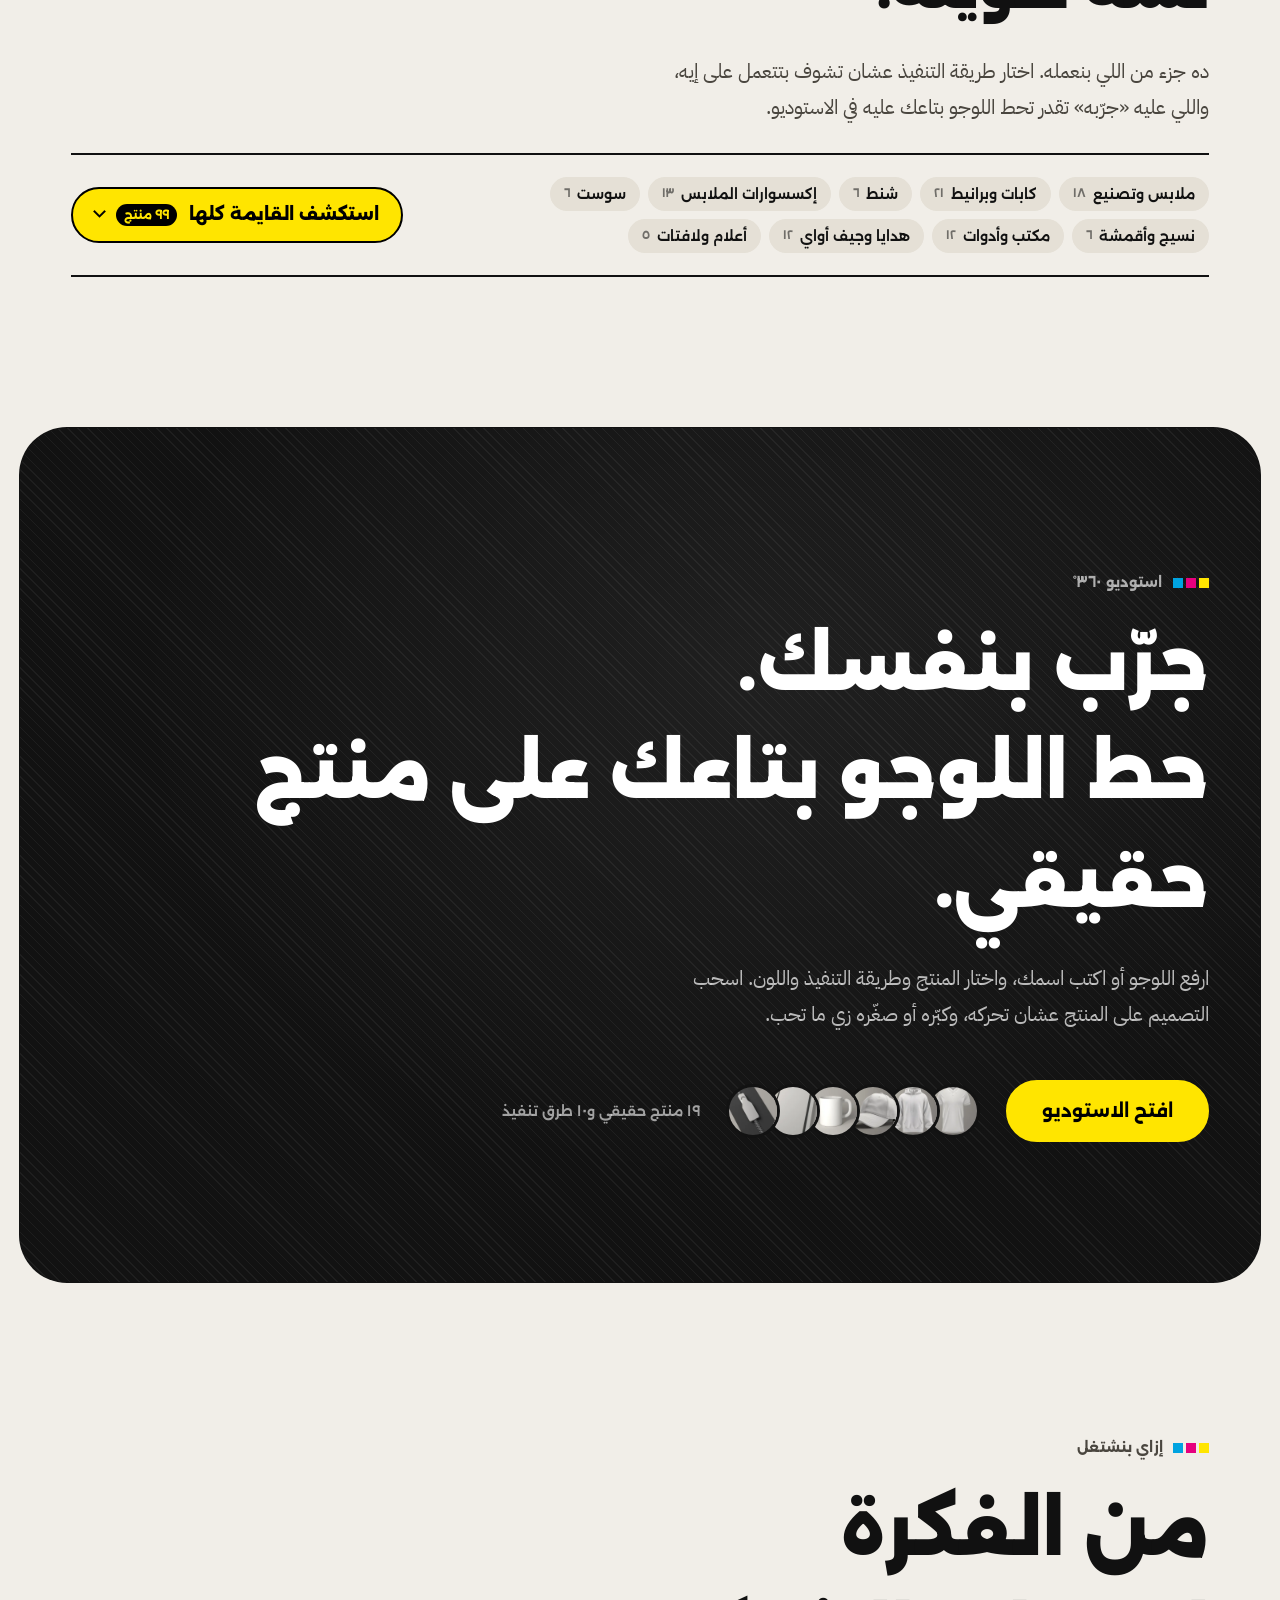
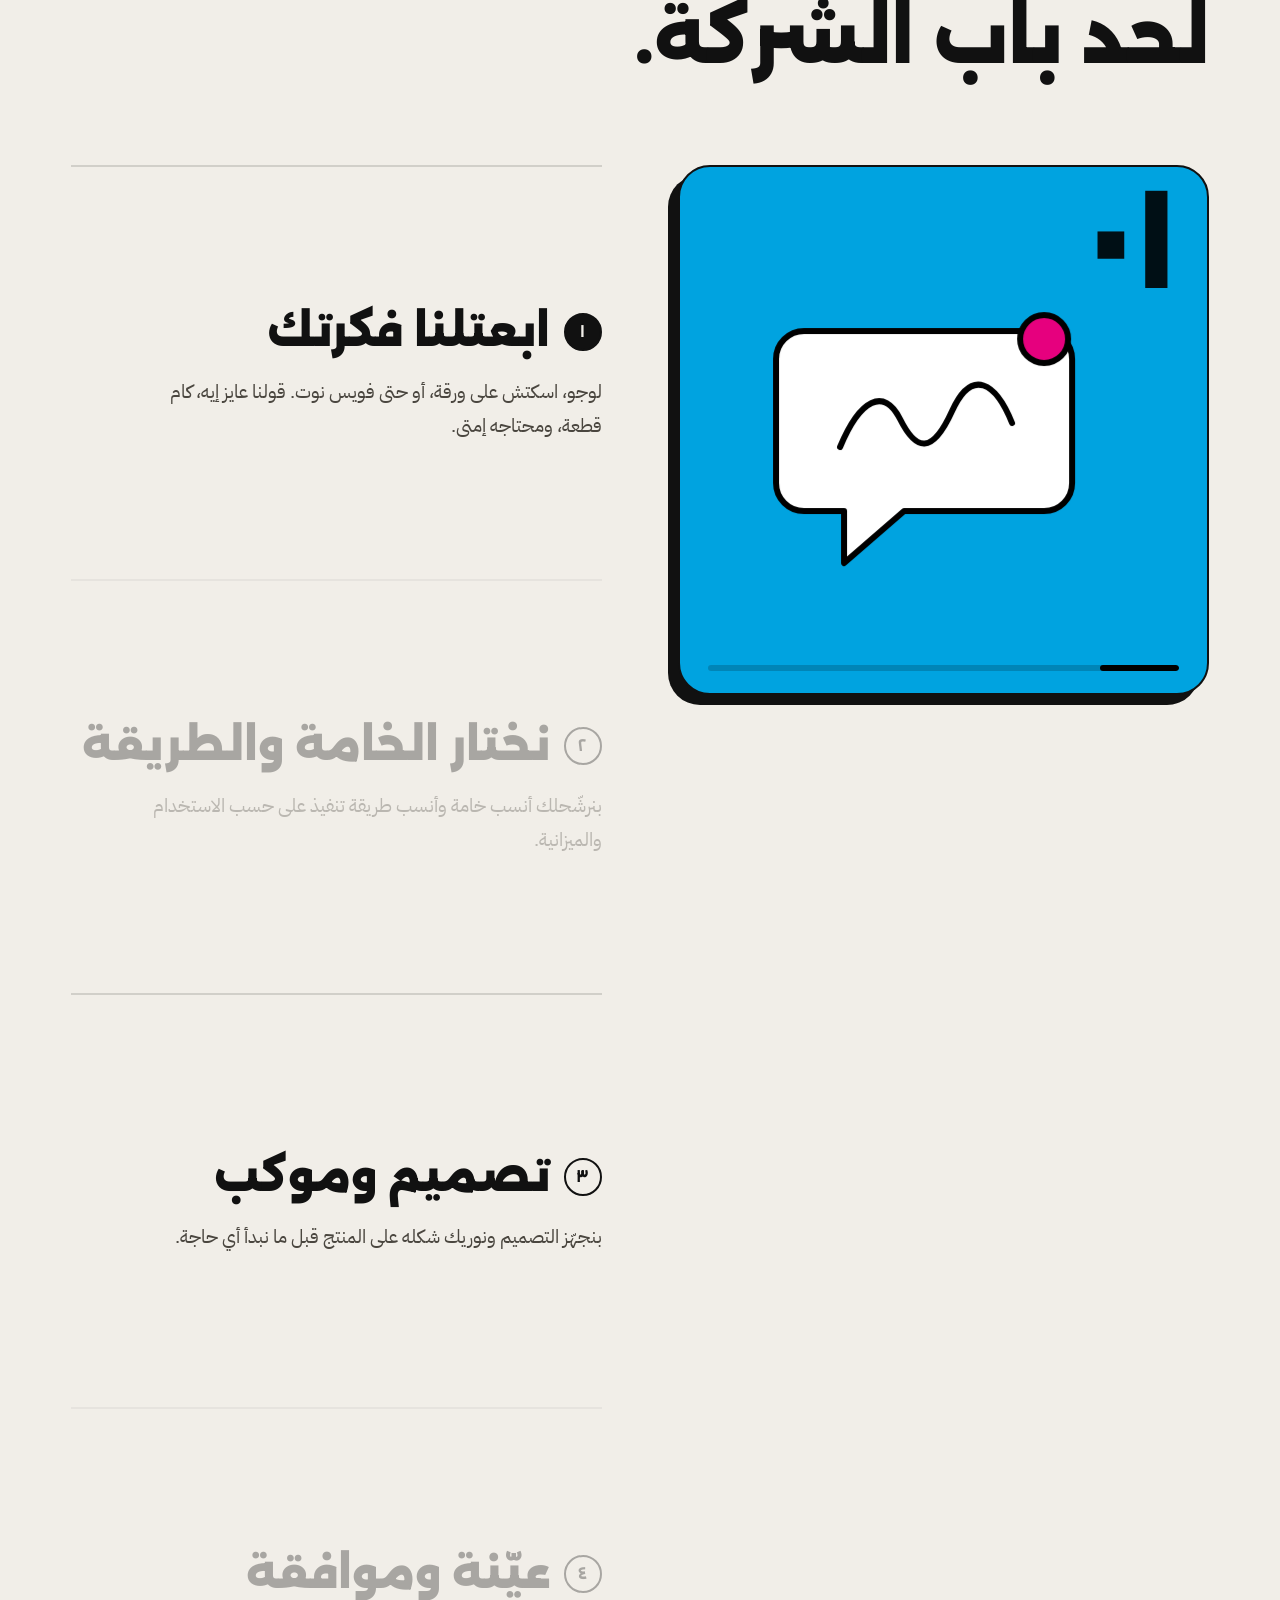
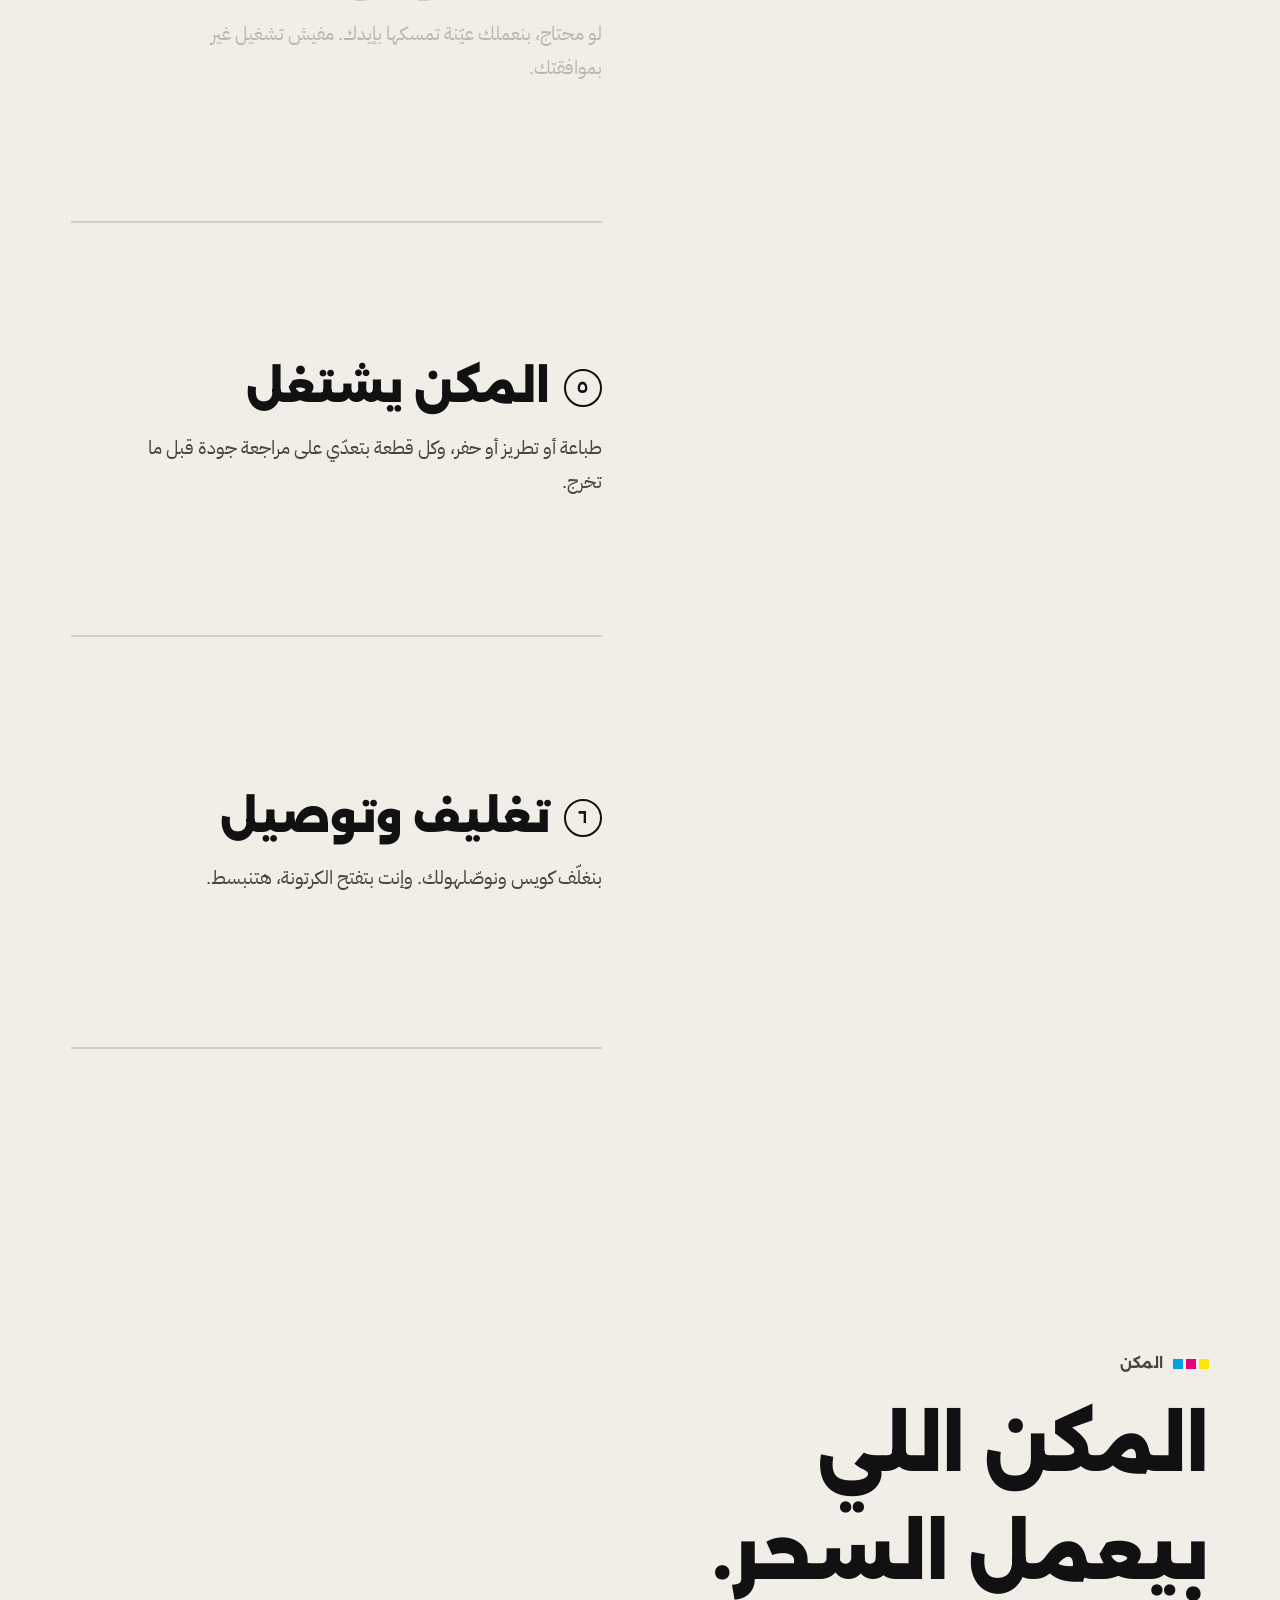
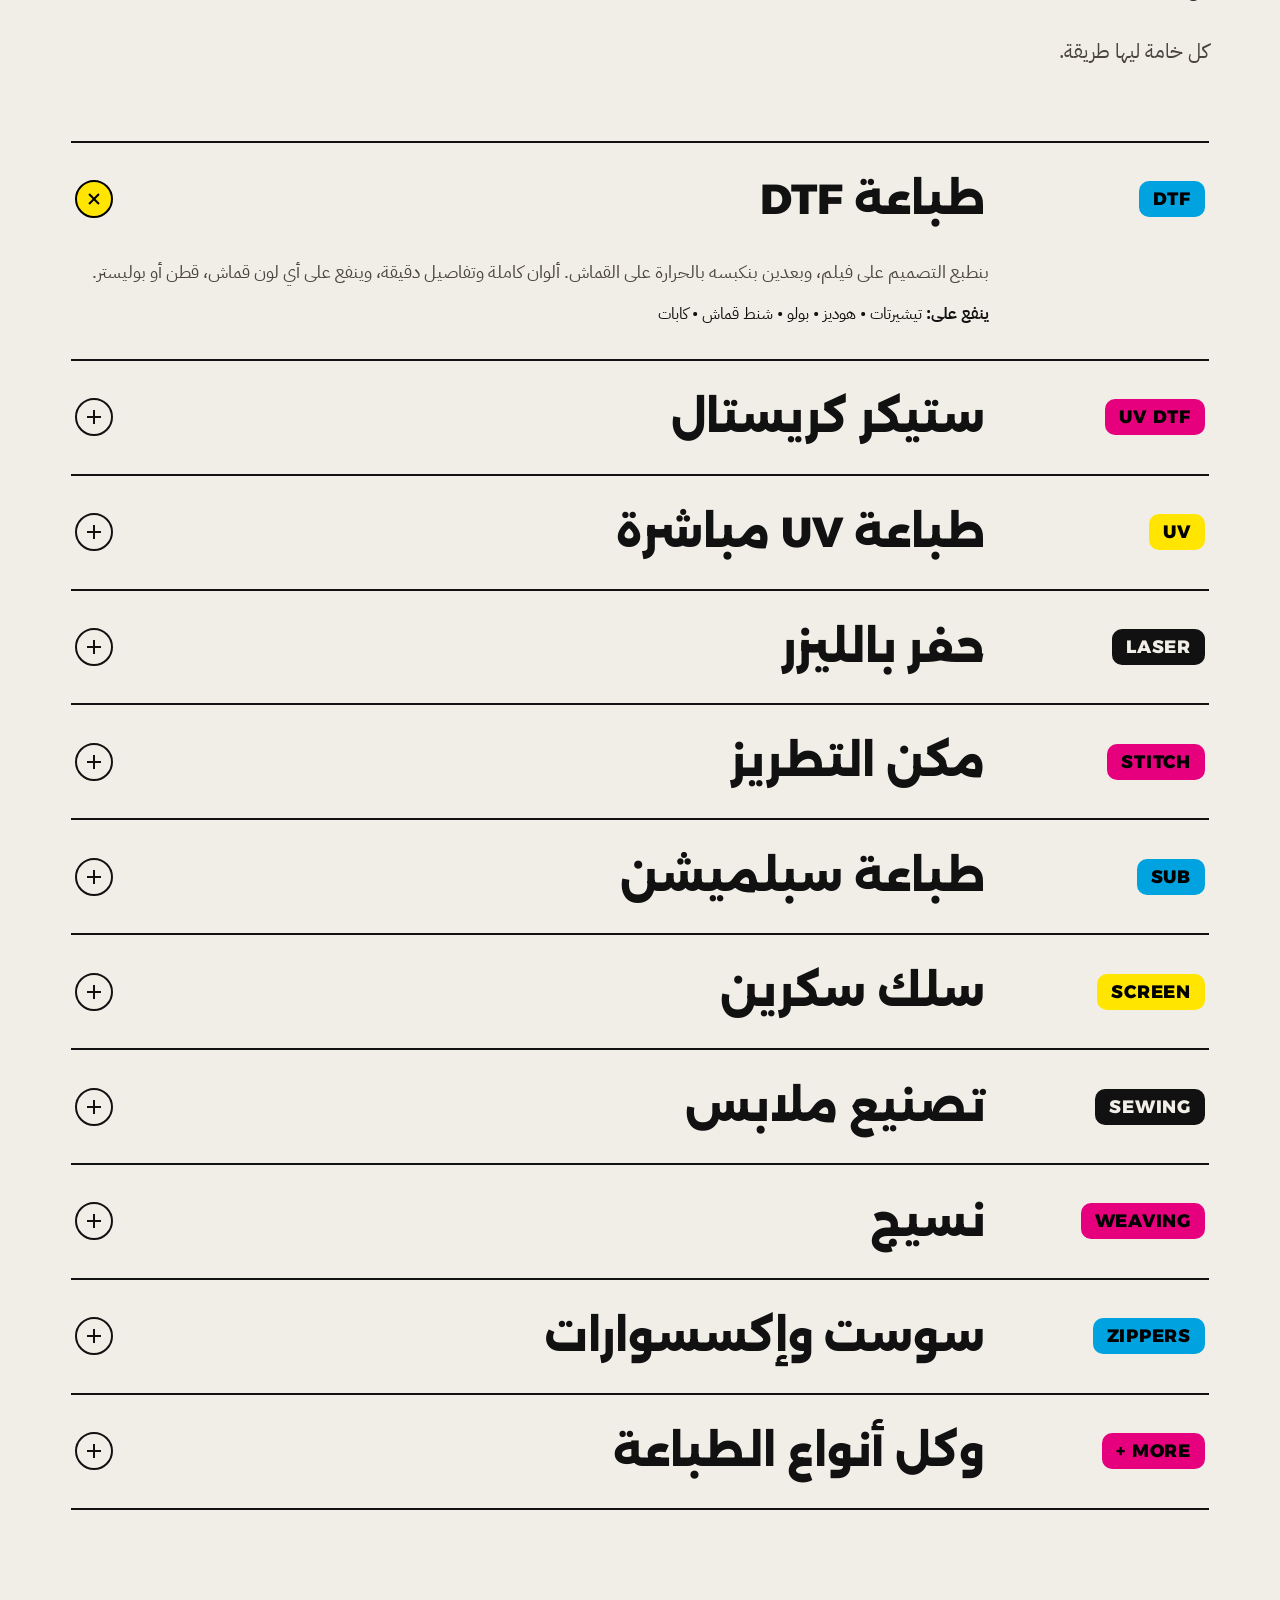
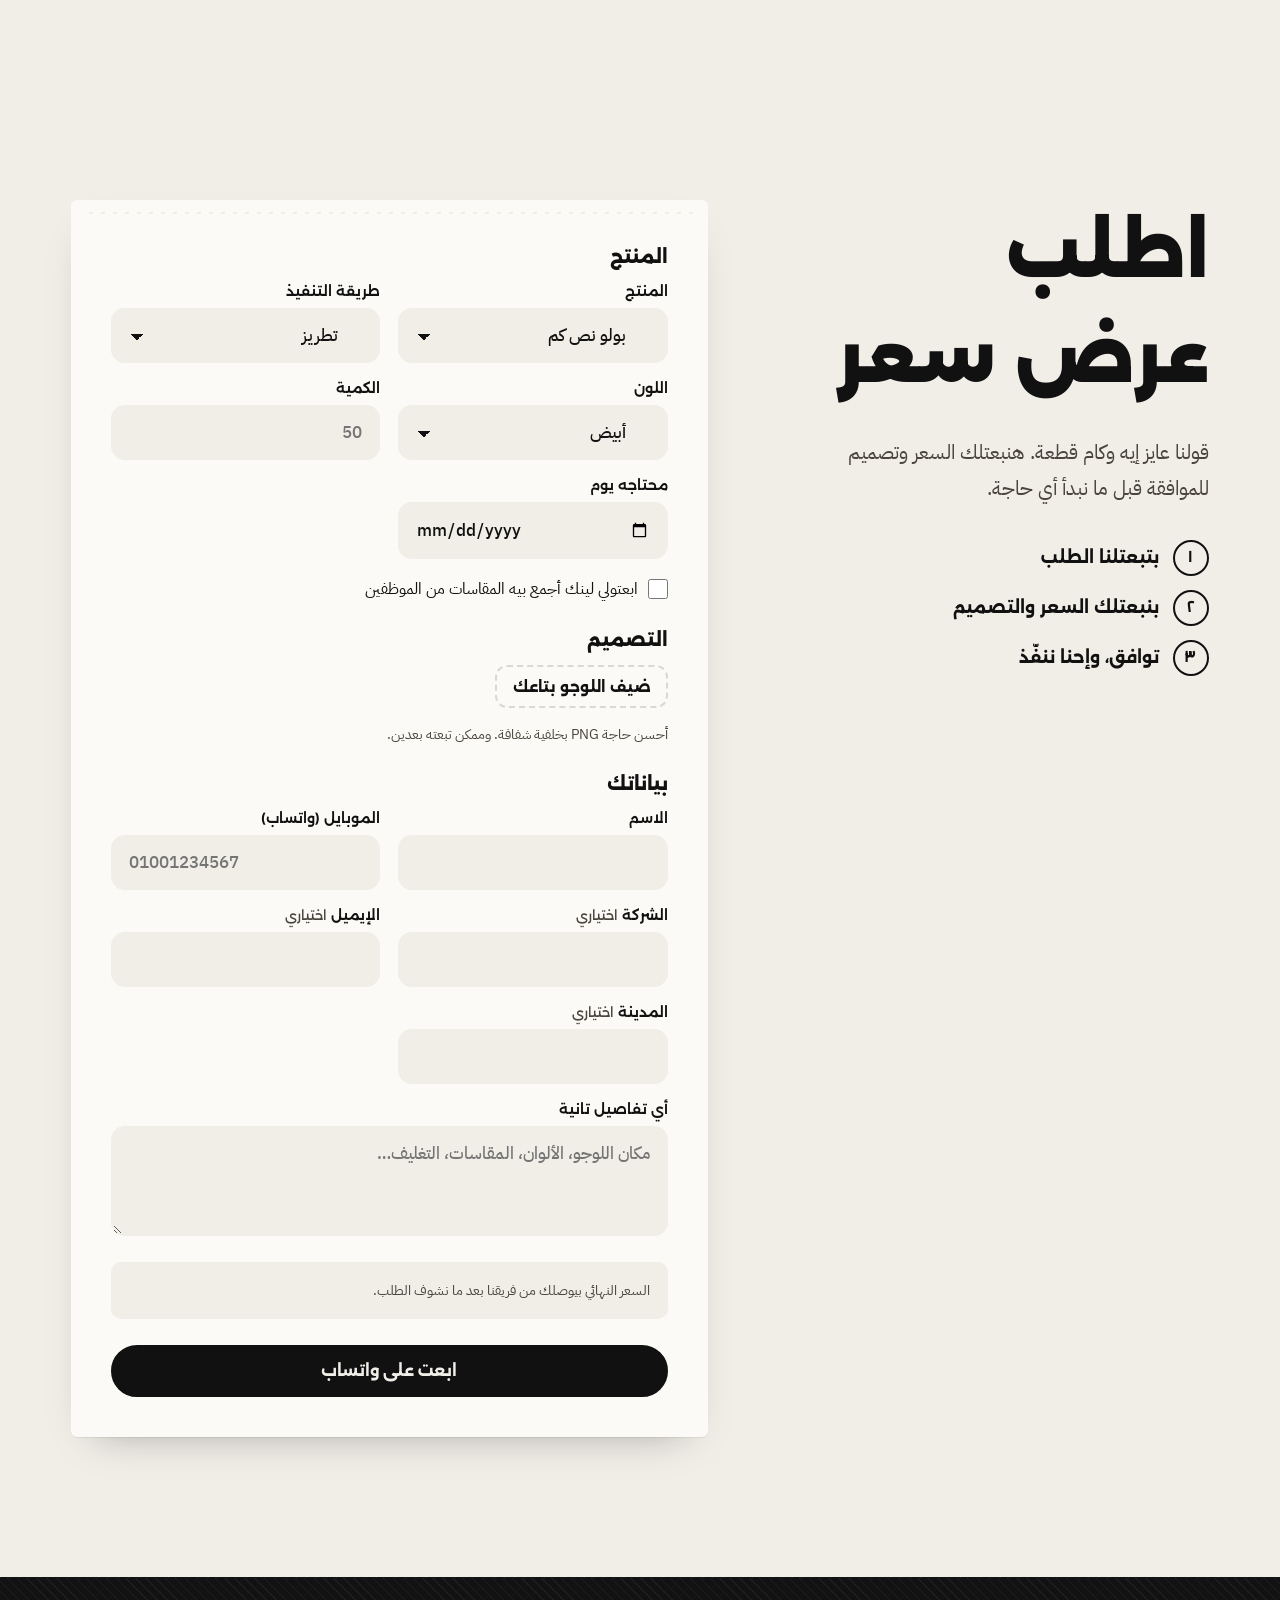
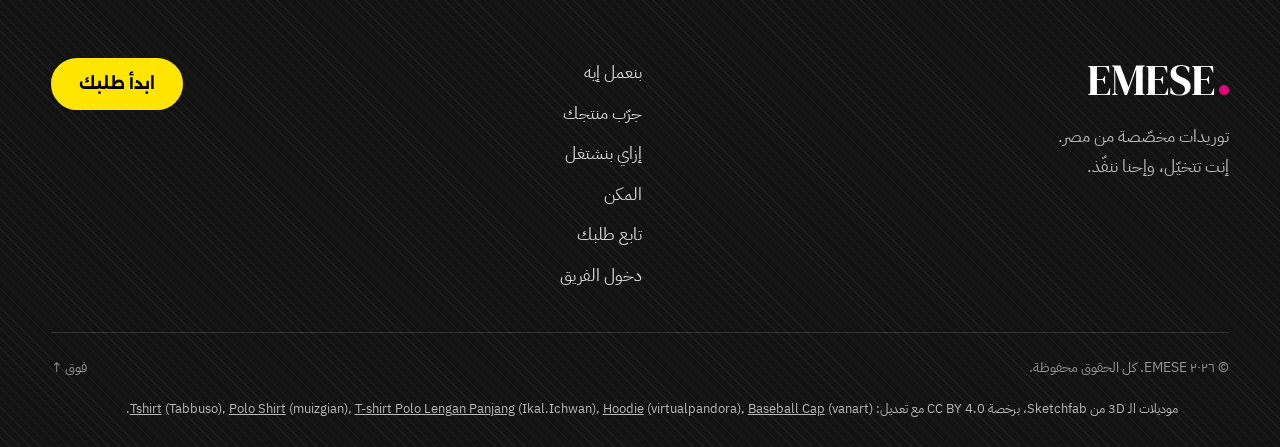
==== commit 3e79a24c: "Modern homepage: big product photo grid, clean cards - Top of the page: the slider becomes a grid of" ====
--- a/index.html
+++ b/index.html
@@ -67,7 +67,7 @@
 
     <!-- ===== Hero ===== -->
     <section class="hero">
-      <div class="hero-copy">
+      <div class="hero-copy" data-enter>
         <p class="kicker"><span class="cmy" aria-hidden="true"><i></i><i></i><i></i></span><span data-i18n="hero.kicker">توريدات مخصّصة من مصر</span></p>
         <h1 class="press">
           <span class="plate plate-c" aria-hidden="true" data-i18n-html="hero.title">إنت تتخيّل،<br>وإحنا ننفّذ<b class="dot">.</b></span>
@@ -92,37 +92,12 @@
         </div>
       </div>
 
-      <div class="proof">
-        <span class="crop c-tl" aria-hidden="true"></span><span class="crop c-tr" aria-hidden="true"></span><span class="crop c-bl" aria-hidden="true"></span><span class="crop c-br" aria-hidden="true"></span>
-        <div class="proof-photo">
-          <div class="proof-track" id="proofTrack" tabindex="0" role="group" aria-roledescription="carousel" data-i18n-attr="aria-label:hero.canvasLabel" aria-label="منتجات حقيقية عليها لوجو EMESE">
-            <figure class="proof-slide" data-id="polo"><img src="assets/mockups/polo/hero.webp" alt="بولو نص كم عليه لوجو EMESE" width="960" height="960" loading="eager" decoding="async" fetchpriority="high" draggable="false"></figure>
-            <figure class="proof-slide" data-id="hoodie"><img src="assets/mockups/hoodie/hero.webp" alt="هودي عليه لوجو EMESE" width="960" height="960" loading="eager" decoding="async" draggable="false"></figure>
-            <figure class="proof-slide" data-id="cap"><img src="assets/mockups/cap/hero.webp" alt="كاب بيسبول عليه لوجو EMESE" width="960" height="960" loading="eager" decoding="async" draggable="false"></figure>
-            <figure class="proof-slide" data-id="tee"><img src="assets/mockups/tee/hero.webp" alt="تيشيرت عليه لوجو EMESE" width="960" height="960" loading="eager" decoding="async" draggable="false"></figure>
-            <figure class="proof-slide" data-id="zipper"><img src="assets/mockups/zipper/hero.webp" alt="شدّاد سوستة عليه لوجو EMESE" width="960" height="960" loading="eager" decoding="async" draggable="false"></figure>
-            <figure class="proof-slide" data-id="label"><img src="assets/mockups/label/hero.webp" alt="تيكت منسوج عليه لوجو EMESE" width="960" height="960" loading="eager" decoding="async" draggable="false"></figure>
-            <figure class="proof-slide" data-id="mug"><img src="assets/mockups/mug/hero.webp" alt="مج عليه لوجو EMESE" width="960" height="960" loading="eager" decoding="async" draggable="false"></figure>
-            <figure class="proof-slide" data-id="notebook"><img src="assets/mockups/notebook/hero.webp" alt="كشكول عليه لوجو EMESE" width="960" height="960" loading="eager" decoding="async" draggable="false"></figure>
-            <figure class="proof-slide" data-id="patch"><img src="assets/mockups/patch/hero.webp" alt="باتش جلد عليه لوجو EMESE" width="960" height="960" loading="eager" decoding="async" draggable="false"></figure>
-            <figure class="proof-slide" data-id="polo_ls"><img src="assets/mockups/polo_ls/hero.webp" alt="بولو كم طويل عليه لوجو EMESE" width="960" height="960" loading="eager" decoding="async" draggable="false"></figure>
-            <figure class="proof-slide" data-id="apron"><img src="assets/mockups/apron/hero.webp" alt="مريلة عليه لوجو EMESE" width="960" height="960" loading="eager" decoding="async" draggable="false"></figure>
-            <figure class="proof-slide" data-id="tumbler"><img src="assets/mockups/tumbler/hero.webp" alt="زمزمية عليه لوجو EMESE" width="960" height="960" loading="eager" decoding="async" draggable="false"></figure>
-            <figure class="proof-slide" data-id="cards"><img src="assets/mockups/cards/hero.webp" alt="كروت عليه لوجو EMESE" width="960" height="960" loading="eager" decoding="async" draggable="false"></figure>
-            <figure class="proof-slide" data-id="hangtag"><img src="assets/mockups/hangtag/hero.webp" alt="هانج تاج عليه لوجو EMESE" width="960" height="960" loading="eager" decoding="async" draggable="false"></figure>
-            <figure class="proof-slide" data-id="tote"><img src="assets/mockups/tote/hero.webp" alt="شنطة قماش عليه لوجو EMESE" width="960" height="960" loading="eager" decoding="async" draggable="false"></figure>
-            <figure class="proof-slide" data-id="pen"><img src="assets/mockups/pen/hero.webp" alt="قلم عليه لوجو EMESE" width="960" height="960" loading="eager" decoding="async" draggable="false"></figure>
-            <figure class="proof-slide" data-id="flag"><img src="assets/mockups/flag/hero.webp" alt="علم مكتب عليه لوجو EMESE" width="960" height="960" loading="eager" decoding="async" draggable="false"></figure>
-            <figure class="proof-slide" data-id="keychain"><img src="assets/mockups/keychain/hero.webp" alt="ميدالية خشب عليه لوجو EMESE" width="960" height="960" loading="eager" decoding="async" draggable="false"></figure>
-          </div>
-          <button class="proof-nav prev" id="heroPrev" type="button" data-i18n-attr="aria-label:hero.prev" aria-label="المنتج اللي قبله"><span aria-hidden="true"></span></button>
-          <button class="proof-nav next" id="heroNext" type="button" data-i18n-attr="aria-label:hero.next" aria-label="المنتج اللي بعده"><span aria-hidden="true"></span></button>
-          <span class="proof-id" id="proofId" aria-hidden="true">PROOF 01</span>
-        </div>
-        <div class="proof-bottom">
-          <span class="proof-label" id="proofLabel" aria-live="polite"></span>
-          <span class="proof-dots" id="proofDots"></span>
-        </div>
+      <div class="bento" data-i18n-attr="aria-label:hero.canvasLabel" aria-label="منتجات حقيقية عليها لوجو EMESE" role="group">
+        <a class="tile tile-big" href="#studio" data-try="polo" data-id="polo" style="--i:0"><img src="assets/mockups/polo/hero.webp" alt="بولو نص كم عليه لوجو EMESE" width="960" height="960" fetchpriority="high" loading="eager" decoding="async"><span class="tile-name" data-i18n="pick.polo">بولو نص كم</span></a>
+        <a class="tile" href="#studio" data-try="cap" data-id="cap" style="--i:1"><img src="assets/mockups/cap/hero.webp" alt="كاب بيسبول عليه لوجو EMESE" width="960" height="960" loading="eager" decoding="async"><span class="tile-name" data-i18n="pick.cap">كاب بيسبول</span></a>
+        <a class="tile" href="#studio" data-try="hoodie" data-id="hoodie" style="--i:2"><img src="assets/mockups/hoodie/hero.webp" alt="هودي عليه لوجو EMESE" width="960" height="960" loading="eager" decoding="async"><span class="tile-name" data-i18n="pick.hoodie">هودي</span></a>
+        <a class="tile" href="#studio" data-try="mug" data-id="mug" style="--i:3"><img src="assets/mockups/mug/hero.webp" alt="مج عليه لوجو EMESE" width="960" height="960" loading="lazy" decoding="async"><span class="tile-name" data-i18n="pick.mug">مج</span></a>
+        <a class="tile" href="#studio" data-try="notebook" data-id="notebook" style="--i:4"><img src="assets/mockups/notebook/hero.webp" alt="كشكول عليه لوجو EMESE" width="960" height="960" loading="lazy" decoding="async"><span class="tile-name" data-i18n="pick.notebook">كشكول</span></a>
       </div>
     </section>
 
@@ -142,7 +117,7 @@
           <h3 data-i18n="p1.t">يونيفورمات مطبوعة ومتطرّزة</h3>
           <p data-i18n="p1.d">تيشيرتات، بولو، هوديز، وأوفرولات شغل. طباعة بألوان كاملة تستحمل الغسيل، أو لوجو متطرّز على الصدر والكُم.</p>
           <ul class="chips"><li>DTF</li><li data-i18n="tech.screen">سلك سكرين</li><li data-i18n="tech.stitch">تطريز</li></ul>
-          <button type="button" class="tag-try" data-pid="polo"><span data-i18n="card.try">جرّب</span> 360°</button>
+          <button type="button" class="tag-try" data-pid="polo"><span data-i18n="card.try">جرّبه</span></button>
         </article>
         <article class="card card-photo" data-pid="cap" style="--accent: var(--m)">
           <img class="card-img" src="assets/mockups/cap/card.webp" alt="" width="640" height="640" loading="lazy">
@@ -150,70 +125,70 @@
           <p data-i18n="p2.d">مش بس كاب بيسبول: سناب باك، تراكر بشبك، كاب قماش طري، بوكيت هات، طواقي صوف، فيزور، برانيط شمس، وقبعات شيف وتخرج. بأي لون وباللوجو بتاعك.</p>
           <ul class="chips"><li data-i18n="tech.stitch">تطريز</li><li>DTF</li><li data-i18n="chip.patches">باتشات</li></ul>
           <a class="link ev-jump" href="#everything" data-group="headwear"><span data-i18n="p2.link">شوف كل الأنواع</span></a>
-          <button type="button" class="tag-try" data-pid="cap"><span data-i18n="card.try">جرّب</span> 360°</button>
+          <button type="button" class="tag-try" data-pid="cap"><span data-i18n="card.try">جرّبه</span></button>
         </article>
         <article class="card card-photo" data-pid="notebook" style="--accent: var(--y)">
           <img class="card-img" src="assets/mockups/notebook/card.webp" alt="" width="640" height="640" loading="lazy">
           <h3 data-i18n="p3.t">كشاكيل وأجندات</h3>
           <p data-i18n="p3.d">غلاف بتصميمك، اسم محفور على جلد، أو طباعة UV على أي غلاف.</p>
           <ul class="chips"><li>UV</li><li data-i18n="tech.laser">ليزر</li><li data-i18n="tech.foil">فويل</li></ul>
-          <button type="button" class="tag-try" data-pid="notebook"><span data-i18n="card.try">جرّب</span> 360°</button>
+          <button type="button" class="tag-try" data-pid="notebook"><span data-i18n="card.try">جرّبه</span></button>
         </article>
         <article class="card card-photo" data-pid="pen" style="--accent: var(--c)">
           <img class="card-img" src="assets/mockups/pen/card.webp" alt="" width="640" height="640" loading="lazy">
           <h3 data-i18n="p4.t">أقلام</h3>
           <p data-i18n="p4.d">أقلام معدن وبلاستيك عليها اسمك أو اللوجو، محفورة بالليزر أو مطبوعة UV.</p>
           <ul class="chips"><li data-i18n="tech.laser">ليزر</li><li>UV</li></ul>
-          <button type="button" class="tag-try" data-pid="pen"><span data-i18n="card.try">جرّب</span> 360°</button>
+          <button type="button" class="tag-try" data-pid="pen"><span data-i18n="card.try">جرّبه</span></button>
         </article>
         <article class="card card-photo" data-pid="flag" style="--accent: var(--m)">
           <img class="card-img" src="assets/mockups/flag/card.webp" alt="" width="640" height="640" loading="lazy" style="object-position: 50% 15%">
           <h3 data-i18n="p5.t">أعلام ورايات</h3>
           <p data-i18n="p5.d">أعلام مكاتب، رايات فعاليات، وبانرات بألوان فاقعة ما بتبهتش.</p>
           <ul class="chips"><li data-i18n="tech.sub">سبلميشن</li><li>DTF</li></ul>
-          <button type="button" class="tag-try" data-pid="flag"><span data-i18n="card.try">جرّب</span> 360°</button>
+          <button type="button" class="tag-try" data-pid="flag"><span data-i18n="card.try">جرّبه</span></button>
         </article>
         <article class="card card-photo" data-pid="cards" style="--accent: var(--y)">
           <img class="card-img" src="assets/mockups/cards/card.webp" alt="" width="640" height="640" loading="lazy">
           <h3 data-i18n="p6.t">كروت</h3>
           <p data-i18n="p6.d">كروت بيزنس، دعوات، كروت شكر، وكروت خشب أو معدن محفورة.</p>
           <ul class="chips"><li>UV</li><li data-i18n="tech.foil">فويل</li><li data-i18n="tech.digital">ديجيتال</li></ul>
-          <button type="button" class="tag-try" data-pid="cards"><span data-i18n="card.try">جرّب</span> 360°</button>
+          <button type="button" class="tag-try" data-pid="cards"><span data-i18n="card.try">جرّبه</span></button>
         </article>
         <article class="card card-photo" data-pid="mug" style="--accent: var(--c)">
           <img class="card-img" src="assets/mockups/mug/card.webp" alt="" width="640" height="640" loading="lazy">
           <h3 data-i18n="p7.t">مجات وزمزميات</h3>
           <p data-i18n="p7.d">التصميم بتاعك ملفوف حوالين المج أو الزمزمية، بلمعة وألوان عالية.</p>
           <ul class="chips"><li>UV DTF</li><li data-i18n="tech.sub">سبلميشن</li><li data-i18n="tech.laser">ليزر</li></ul>
-          <button type="button" class="tag-try" data-pid="mug"><span data-i18n="card.try">جرّب</span> 360°</button>
+          <button type="button" class="tag-try" data-pid="mug"><span data-i18n="card.try">جرّبه</span></button>
         </article>
         <article class="card card-photo" data-pid="tote" style="--accent: var(--m)">
           <img class="card-img" src="assets/mockups/tote/card.webp" alt="" width="640" height="640" loading="lazy">
           <h3 data-i18n="p8.t">هدايا الشركات</h3>
           <p data-i18n="p8.d">ميداليات، شنط قماش، بوكسات، دروع، وكل اللي يتعمل «جيف أواي» للعملا والفريق.</p>
           <ul class="chips"><li data-i18n="tech.laser">ليزر</li><li>UV</li></ul>
-          <button type="button" class="tag-try" data-pid="tote"><span data-i18n="card.try">جرّب</span> 360°</button>
+          <button type="button" class="tag-try" data-pid="tote"><span data-i18n="card.try">جرّبه</span></button>
         </article>
         <article class="card card-photo" data-pid="hoodie" style="--accent: var(--y)">
           <img class="card-img" src="assets/mockups/hoodie/card.webp" alt="" width="640" height="640" loading="lazy">
           <h3 data-i18n="p10.t">هوديز وسويت شيرت</h3>
           <p data-i18n="p10.d">هوديز تقيلة بطباعة أو تطريز، من أول الباترون لحد آخر غرزة.</p>
           <ul class="chips"><li>DTF</li><li data-i18n="tech.stitch">تطريز</li><li data-i18n="chip.sewing">تصنيع</li></ul>
-          <button type="button" class="tag-try" data-pid="hoodie"><span data-i18n="card.try">جرّب</span> 360°</button>
+          <button type="button" class="tag-try" data-pid="hoodie"><span data-i18n="card.try">جرّبه</span></button>
         </article>
         <article class="card card-photo" data-pid="zipper" style="--accent: var(--c)">
           <img class="card-img" src="assets/mockups/zipper/card.webp" alt="" width="640" height="640" loading="lazy">
           <h3 data-i18n="p11.t">سوست وإكسسوارات</h3>
           <p data-i18n="p11.d">سوست بالمقاس واللون، شدّادات بلوجو، زراير، باتشات جلد وهانج تاج.</p>
           <ul class="chips"><li data-i18n="chip.zippers">سوست</li><li data-i18n="tech.laser">ليزر</li><li>UV</li></ul>
-          <button type="button" class="tag-try" data-pid="zipper"><span data-i18n="card.try">جرّب</span> 360°</button>
+          <button type="button" class="tag-try" data-pid="zipper"><span data-i18n="card.try">جرّبه</span></button>
         </article>
         <article class="card card-photo" data-pid="label" style="--accent: var(--m)">
           <img class="card-img" src="assets/mockups/label/card.webp" alt="" width="640" height="640" loading="lazy">
           <h3 data-i18n="p12.t">نسيج وتيكت</h3>
           <p data-i18n="p12.d">تيكت منسوج، شرايط بلوجو، وأقمشة بننسجها مخصوص لطلبك.</p>
           <ul class="chips"><li data-i18n="chip.weaving">نسيج</li><li data-i18n="tech.screen">سلك سكرين</li></ul>
-          <button type="button" class="tag-try" data-pid="label"><span data-i18n="card.try">جرّب</span> 360°</button>
+          <button type="button" class="tag-try" data-pid="label"><span data-i18n="card.try">جرّبه</span></button>
         </article>
         <article class="card card-wild">
           <svg class="ico" viewBox="0 0 64 64" aria-hidden="true"><path d="M24 24a8 8 0 1 1 12 7c-3 2-4 3-4 7M32 46v2"/><circle cx="32" cy="32" r="26"/></svg>
@@ -251,8 +226,6 @@
         </div>
       </div>
     </section>
-
-    <div class="tape tape-rule" aria-hidden="true"></div>
 
     <!-- ===== 02 Studio ===== -->
     <section class="studio" id="studio">
@@ -568,7 +541,6 @@
   </footer>
 
   <script type="module" src="js/main.js"></script>
-  <script type="module" src="js/hero.js"></script>
   <script type="module" src="js/studio.js"></script>
   <script type="module" src="js/brand.js"></script>
   <script type="module" src="js/order.js"></script>
--- a/css/style.css
+++ b/css/style.css
@@ -177,7 +177,7 @@
 .section-head h2, .studio-head h2 { font-size: clamp(36px, 5.6vw, 70px); font-weight: 900; line-height: 1.55; }
 .sub { margin-top: 24px; font-size: clamp(17px, 1.6vw, 20px); color: var(--fg-soft); max-width: 560px; }
 
-[lang="en"] .hero h1 { font-size: clamp(40px, 5.6vw, 82px); line-height: 1.08; letter-spacing: -.02em; }
+[lang="en"] .hero h1 { font-size: clamp(38px, 4.5vw, 68px); line-height: 1.08; letter-spacing: -.02em; }
 [lang="en"] .step h3::before { content: counter(s); }
 [lang="en"] .section-head h2, [lang="en"] .studio-head h2 { line-height: 1.15; letter-spacing: -.02em; }
 [lang="en"] .step h3, [lang="en"] .m-name { line-height: 1.25; }
@@ -237,69 +237,42 @@
 .lead { margin-top: 30px; font-size: clamp(17px, 1.5vw, 20px); color: var(--fg-soft); max-width: 560px; }
 .hero-cta { display: flex; gap: 12px; flex-wrap: wrap; margin-top: 38px; }
 
-/* Proof card: real product photos with the logo composited in. */
-.proof {
-  position: relative; width: 100%; max-width: 460px; justify-self: center;
-  background: var(--surface); border-radius: 28px; padding: 14px 14px 16px;
-}
-.crop { position: absolute; width: 20px; height: 20px; border: 0 solid var(--fg-soft); opacity: .7; }
-.c-tl { top: -12px; left: -12px; border-top-width: 1.5px; border-left-width: 1.5px; }
-.c-tr { top: -12px; right: -12px; border-top-width: 1.5px; border-right-width: 1.5px; }
-.c-bl { bottom: -12px; left: -12px; border-bottom-width: 1.5px; border-left-width: 1.5px; }
-.c-br { bottom: -12px; right: -12px; border-bottom-width: 1.5px; border-right-width: 1.5px; }
-.proof-photo { position: relative; aspect-ratio: 1; border-radius: 18px; overflow: hidden; background: #b9b4ac; }
-/* one product per frame; the browser's own scrolling moves it, snapping to each shot */
-.proof-track {
-  display: flex; width: 100%; height: 100%;
-  overflow-x: auto; overflow-y: hidden; scroll-snap-type: x mandatory; overscroll-behavior-x: contain;
-  scrollbar-width: none; touch-action: pan-x pan-y; cursor: grab; user-select: none; -webkit-user-select: none;
-  transition: opacity .17s ease;
-}
-.proof-track::-webkit-scrollbar { display: none; }
-.proof-track:focus-visible { box-shadow: inset 0 0 0 3px var(--m); }
-.proof-track.dragging { scroll-snap-type: none; cursor: grabbing; }
-.proof-track.jump { opacity: 0; }
-.proof-slide { flex: 0 0 100%; height: 100%; margin: 0; scroll-snap-align: center; scroll-snap-stop: always; }
-.proof-slide img { display: block; width: 100%; height: 100%; object-fit: cover; pointer-events: none; -webkit-user-drag: none; }
-.proof-id {
-  position: absolute; top: 12px; inset-inline-end: 12px;
-  font: 600 10.5px/1 ui-monospace, "SFMono-Regular", Menlo, monospace; letter-spacing: .16em; direction: ltr;
-  color: rgba(0,0,0,.65); background: rgba(255,255,255,.75); padding: 6px 8px; border-radius: 6px;
-  backdrop-filter: blur(6px);
-}
-.proof-bottom { display: flex; align-items: center; justify-content: space-between; gap: 12px; padding: 14px 6px 0; }
-.proof-label { font: 700 15px/1.4 var(--f-display); min-height: 1.4em; }
-.proof-dots { display: flex; flex-wrap: wrap; gap: 3px; direction: ltr; justify-content: flex-end; max-width: 60%; }
-.proof-dots button { width: 9px; height: 18px; padding: 0; border: 0; background: none; cursor: pointer; position: relative; }
-.proof-dots button::before { content: ""; position: absolute; left: 2px; top: 6px; width: 5px; height: 5px; border-radius: 50%; background: var(--line); transition: background .3s, transform .3s var(--ease); }
-.proof-dots button:hover::before { background: var(--fg-soft); }
-.proof-dots button.on::before { background: var(--fg); transform: scale(1.5); }
-.proof-bottom { flex-wrap: wrap; }
-@media (max-width: 520px) {
-  .proof-dots { max-width: none; width: 100%; flex-wrap: nowrap; justify-content: center; gap: 1px; }
-  .proof-bottom { justify-content: center; text-align: center; }
-}
-.proof-nav {
-  position: absolute; top: 50%; translate: 0 -50%; z-index: 2;
-  width: 40px; height: 40px; border-radius: 50%; border: 0; cursor: pointer;
-  background: rgba(255,255,255,.82); backdrop-filter: blur(6px);
-  display: grid; place-items: center; opacity: 0; transition: opacity .3s, transform .2s var(--ease);
-  box-shadow: 0 4px 14px rgba(0,0,0,.15);
-}
-.proof-nav span { width: 10px; height: 10px; border-top: 2px solid var(--ink); border-left: 2px solid var(--ink); }
-.proof-nav.prev { inset-inline-start: 10px; }
-.proof-nav.next { inset-inline-end: 10px; }
-.proof-nav.prev span { transform: translateX(2px) rotate(-45deg); }
-.proof-nav.next span { transform: translateX(-2px) rotate(135deg); }
-[dir="rtl"] .proof-nav.prev span { transform: translateX(-2px) rotate(135deg); }
-[dir="rtl"] .proof-nav.next span { transform: translateX(2px) rotate(-45deg); }
-.proof-photo:hover .proof-nav, .proof-nav:focus-visible { opacity: 1; }
-.proof-nav:hover { transform: scale(1.06); }
-@media (hover: none) { .proof-nav { opacity: .9; } }
-
+/* Bento: the products, big, the logo already on them */
+.hero { grid-template-columns: minmax(0, .9fr) minmax(0, 1.1fr); }
+.bento {
+  display: grid; grid-template-columns: 1.35fr 1fr 1fr; grid-template-rows: 1fr 1fr; gap: 12px;
+  width: 100%; height: min(72svh, 640px); min-height: 440px;
+}
+.tile {
+  position: relative; overflow: hidden; border-radius: 22px; background: #c9c4bb; display: block;
+  isolation: isolate; text-decoration: none; color: var(--ink);
+}
+.tile-big { grid-row: 1 / span 2; }
+.tile img { width: 100%; height: 100%; object-fit: cover; transition: transform .7s var(--ease); }
+.tile:hover img { transform: scale(1.03); }
+.tile-name {
+  position: absolute; bottom: 12px; inset-inline-start: 12px; font: 700 13px/1 var(--f-display);
+  background: rgba(255,255,255,.86); padding: 8px 12px; border-radius: 999px;
+  backdrop-filter: blur(8px); -webkit-backdrop-filter: blur(8px); transition: background .2s, color .2s;
+}
+.tile:hover .tile-name { background: var(--ink); color: #fff; }
+.tile-big .tile-name { font-size: 14px; padding: 10px 14px; bottom: 16px; inset-inline-start: 16px; }
+.tile:focus-visible { outline: 3px solid var(--m); outline-offset: 3px; }
+.bento.drop { outline: 3px dashed var(--m); outline-offset: 6px; border-radius: 24px; }
+/* one entrance on load: the words, then the photos one by one */
+@media (prefers-reduced-motion: no-preference) {
+  [data-enter] > * { animation: rise .8s var(--ease) both; }
+  [data-enter] > :nth-child(2) { animation-delay: .06s; } [data-enter] > :nth-child(3) { animation-delay: .14s; }
+  [data-enter] > :nth-child(4) { animation-delay: .2s; } [data-enter] > :nth-child(5) { animation-delay: .26s; }
+  .tile { animation: tile-in .9s var(--ease) both; animation-delay: calc(.15s + var(--i) * .08s); }
+}
+@keyframes rise { from { opacity: 0; transform: translateY(14px); } }
+@keyframes tile-in { from { opacity: 0; transform: translateY(18px) scale(.98); } }
 @media (max-width: 900px) {
-  .hero { grid-template-columns: 1fr; min-height: auto; padding-top: 36px; }
-  .proof { max-width: 340px; margin-top: 8px; }
+  .hero { grid-template-columns: 1fr; min-height: auto; padding-top: 28px; }
+  .bento { grid-template-columns: 1fr 1fr; grid-template-rows: auto; height: auto; min-height: 0; margin-top: 30px; gap: 10px; }
+  .tile { aspect-ratio: 1; border-radius: 18px; }
+  .tile-big { grid-column: 1 / span 2; grid-row: auto; }
 }
 
 /* ---------- section kicker, with the three print-colour marks from the banner ---------- */
@@ -344,37 +317,21 @@
    ========================================================= */
 .grid { display: grid; gap: 18px; }
 .products { grid-template-columns: repeat(auto-fill, minmax(260px, 1fr)); gap: clamp(36px, 4vw, 56px) clamp(20px, 2.4vw, 32px); }
-.products { padding-top: 40px; row-gap: clamp(70px, 7vw, 92px); }
+.products { gap: clamp(28px, 3vw, 40px) clamp(16px, 2vw, 24px); }
 .card { position: relative; }
-.card-photo, .card-wild {
-  --tilt: -1.2deg; --accent: var(--m);
-  position: relative; isolation: isolate; display: flex; flex-direction: column;
-  padding: 44px 18px 0; transform: rotate(var(--tilt)); transform-origin: 50% 18px;
-  filter: drop-shadow(0 16px 18px rgba(0,0,0,.10));
-}
-.products > :nth-child(2n) { --tilt: 1deg; }
-.products > :nth-child(3n) { --tilt: -.4deg; }
-/* the tag: clipped top corners and a metal eyelet */
-.card-photo::before, .card-wild::before {
-  content: ""; position: absolute; inset: 0; z-index: -1;
-  background: radial-gradient(circle at 50% 18px, var(--bg) 0 5px, #b9b3a8 5.5px 9px, transparent 9.5px), var(--sheet);
-  clip-path: polygon(14% 0, 86% 0, 100% 9%, 100% 100%, 0 100%, 0 9%);
-}
-.card-wild::before { background: radial-gradient(circle at 50% 18px, var(--bg) 0 5px, #6a655d 5.5px 9px, transparent 9.5px), var(--twill-dark), var(--block); }
-/* its cord, going up out of the eyelet */
-.card-photo::after, .card-wild::after {
-  content: ""; position: absolute; z-index: -2; left: 50%; bottom: calc(100% - 18px); width: 2px; height: 46px;
-  background: var(--cord); border-radius: 2px; transform: translateX(-50%) rotate(7deg); transform-origin: bottom;
-}
-@media (prefers-reduced-motion: no-preference) {
-  .card-photo, .card-wild { transition: transform .7s var(--ease); }
-  .card-photo:hover, .card-wild:hover { animation: tag-swing 1.1s var(--ease); }
-}
-@keyframes tag-swing { 30% { transform: rotate(calc(var(--tilt) + 3deg)); } 65% { transform: rotate(calc(var(--tilt) - 2deg)); } }
+.card-photo, .card-wild { display: flex; flex-direction: column; }
+.card-photo .card-img { transition: transform .7s var(--ease); }
+.card-photo { border-radius: 20px; }
+.card-photo:hover .card-img { transform: scale(1.03); }
+.card-photo > .card-img { border-radius: 20px; }
+.card-photo { overflow: visible; }
 .card-img {
-  display: block; width: 100%; height: auto; aspect-ratio: 5 / 4; object-fit: cover;
-  border-radius: 4px; margin-bottom: 18px; background: #b9b4ac;
-}
+  display: block; width: 100%; height: auto; aspect-ratio: 1; object-fit: cover;
+  border-radius: 20px; margin-bottom: 18px; background: #c9c4bb;
+}
+/* the photo zooms inside its own frame */
+.card-photo { --frame: 20px; }
+.card-photo::before { content: none; }
 .card h3 { font-size: 21px; font-weight: 800; margin-bottom: 8px; line-height: 1.45; }
 .card p { color: var(--fg-soft); font-size: 15.5px; max-width: 46ch; }
 /* methods read as a plain list under the caption */
@@ -383,14 +340,15 @@
 [lang="en"] .chips li + li::before { content: ", "; }
 /* the tag's coloured band: try it in 3D */
 .tag-try {
-  margin: auto -18px 0; margin-top: 18px; padding: 13px 18px; border: 0; cursor: pointer; text-align: start;
-  display: flex; align-items: center; justify-content: space-between; gap: 10px;
-  font: 800 14.5px/1 var(--f-display); background: var(--accent); color: var(--ink); transition: filter .2s;
-}
-.tag-try::after { content: "↻"; font-size: 17px; }
-.tag-try:hover { filter: brightness(.94); }
-.card-photo[style*="--m"] .tag-try { color: #fff; }
-.card-wild { color: var(--paper); min-height: 320px; padding-bottom: 28px; }
+  position: absolute; top: 14px; inset-inline-end: 14px; z-index: 2;
+  display: inline-flex; align-items: center; gap: 6px; padding: 10px 14px; border: 0; border-radius: 999px; cursor: pointer;
+  font: 700 13px/1 var(--f-display); background: rgba(255,255,255,.9); color: var(--ink);
+  backdrop-filter: blur(8px); -webkit-backdrop-filter: blur(8px); transition: background .2s, color .2s, transform .2s;
+}
+.tag-try::after { content: "←"; font-size: 14px; }
+[dir="ltr"] .tag-try::after { content: "→"; }
+.tag-try:hover { background: var(--ink); color: #fff; transform: translateY(-1px); }
+.card-wild { color: var(--paper); min-height: 320px; padding: 28px; border-radius: 20px; background: var(--twill-dark), var(--block); justify-content: flex-end; }
 .card-wild .ico { width: 54px; height: 54px; fill: none; stroke: var(--paper); stroke-width: 2.4; stroke-linecap: round; stroke-linejoin: round; margin-bottom: auto; }
 .card-wild p { color: rgba(255,255,255,.75); }
 .link { display: inline-block; margin-top: 18px; font: 700 16px var(--f-display); color: var(--y); text-decoration: underline; text-underline-offset: 5px; }
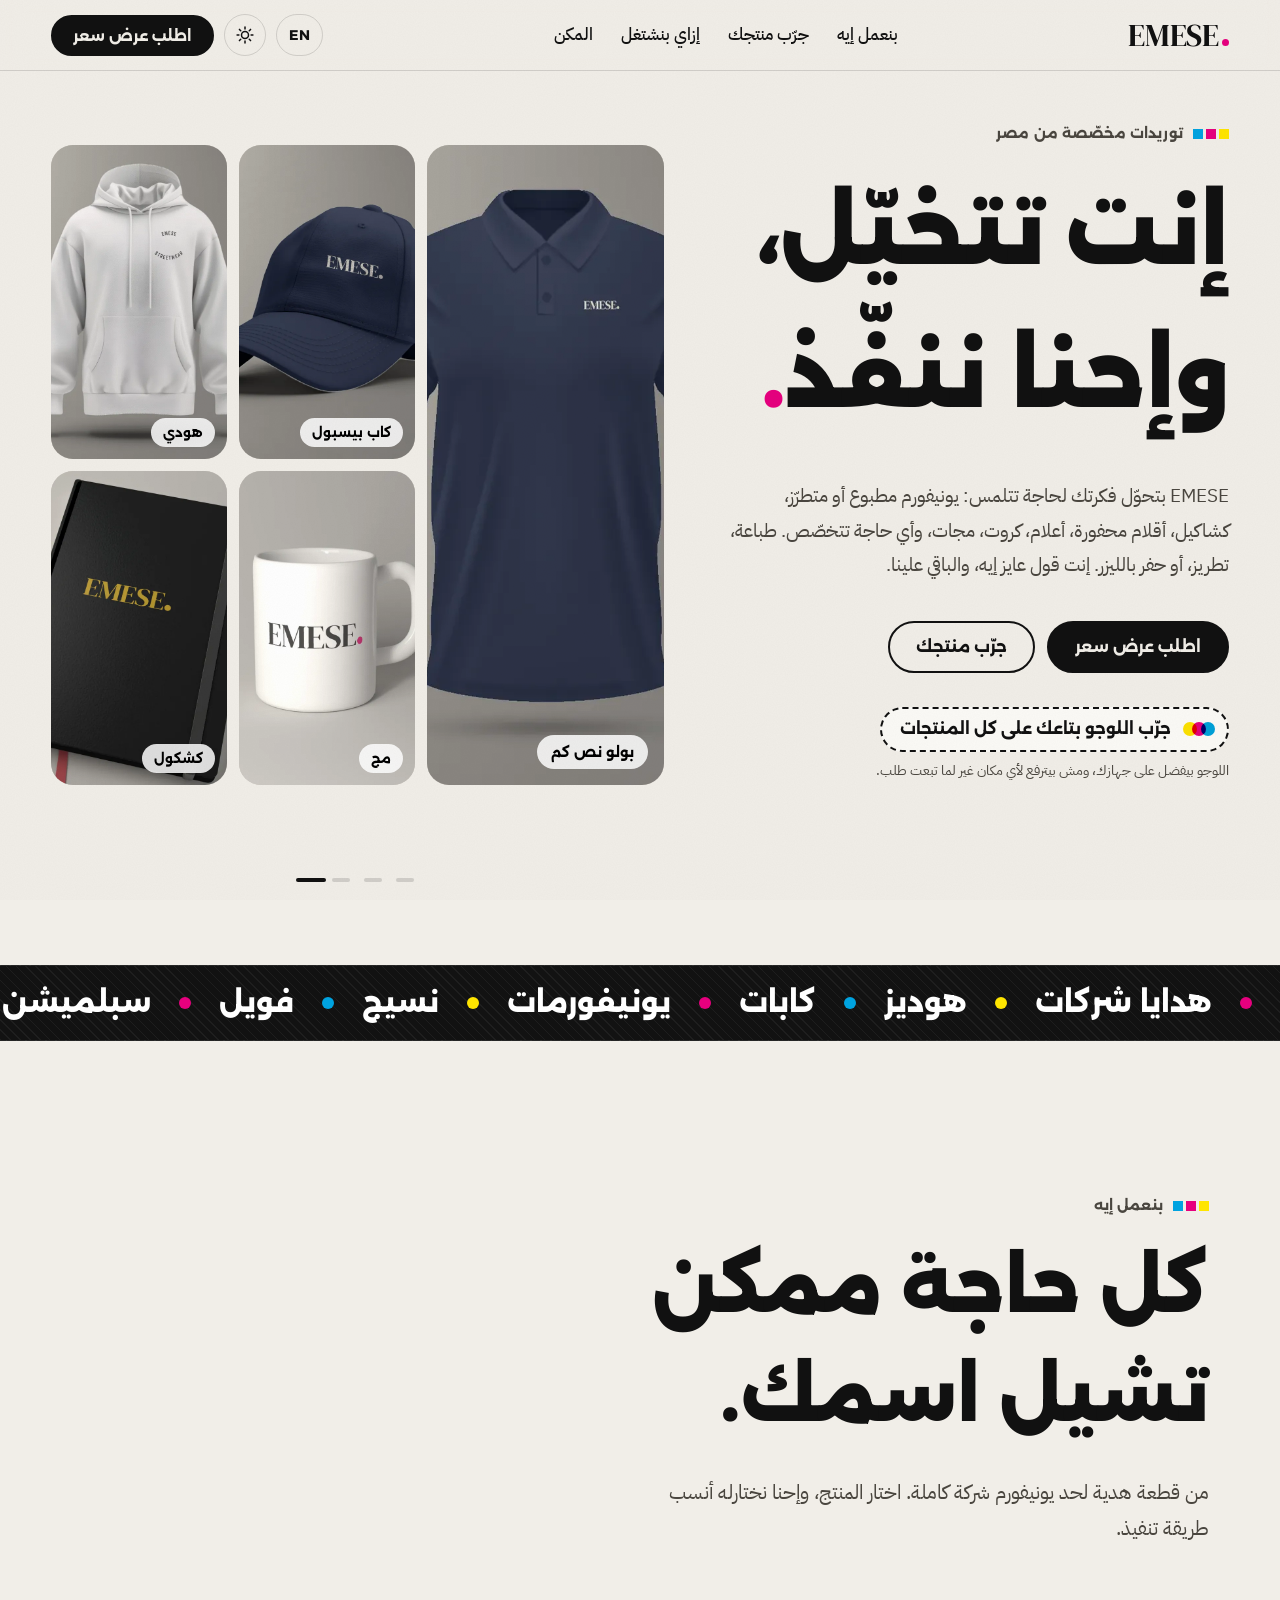
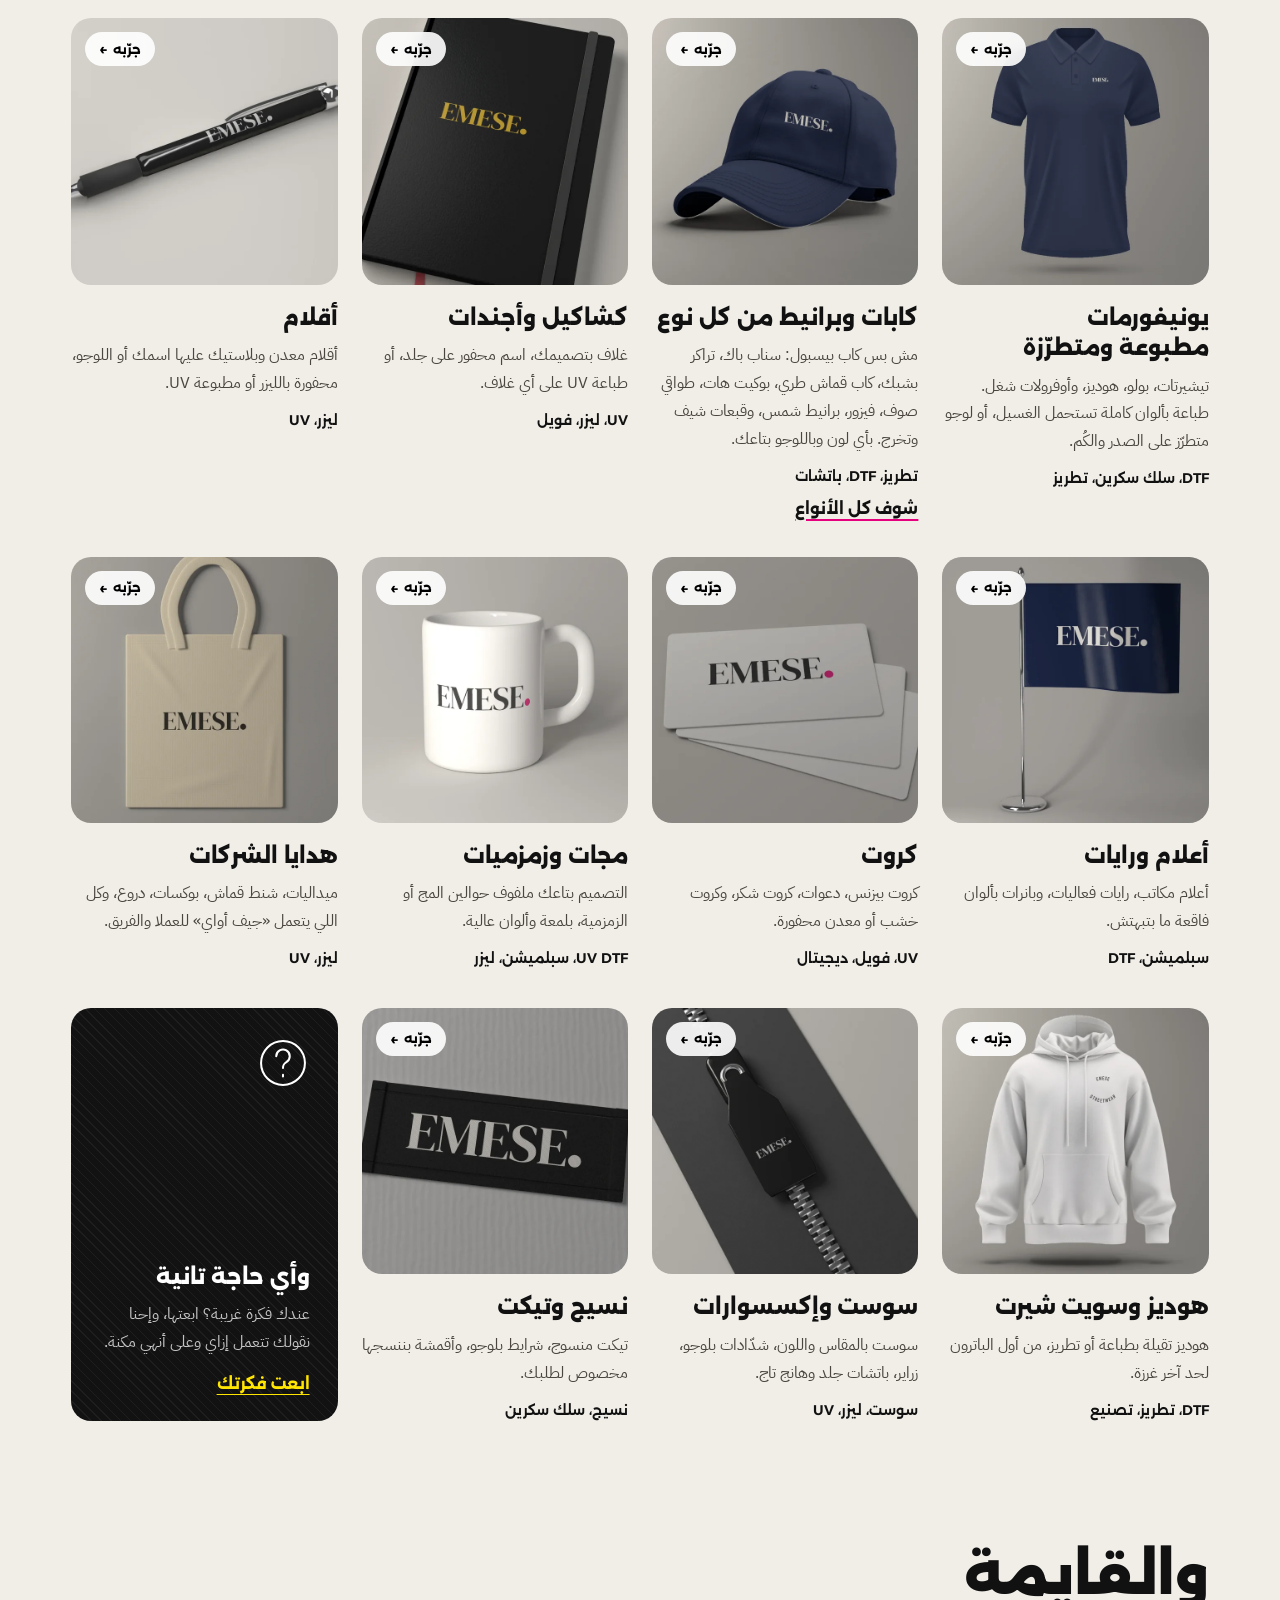
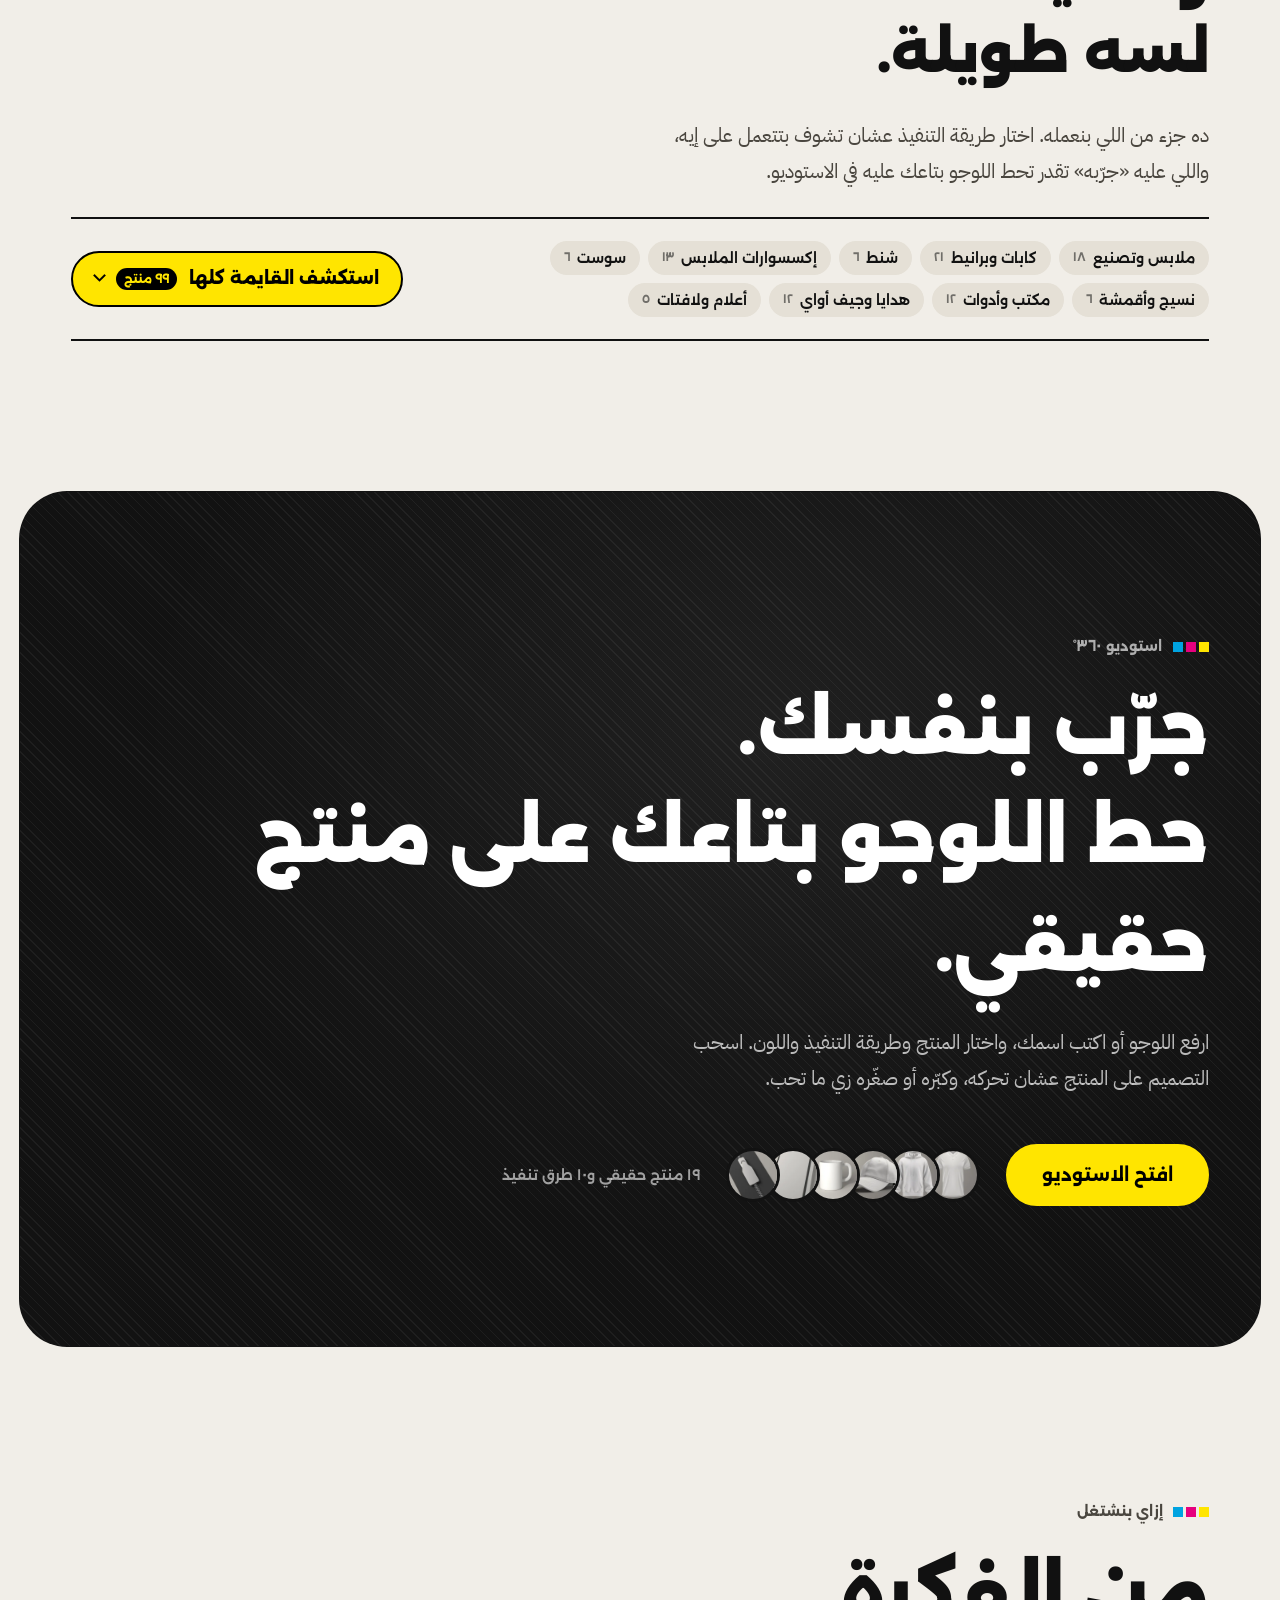
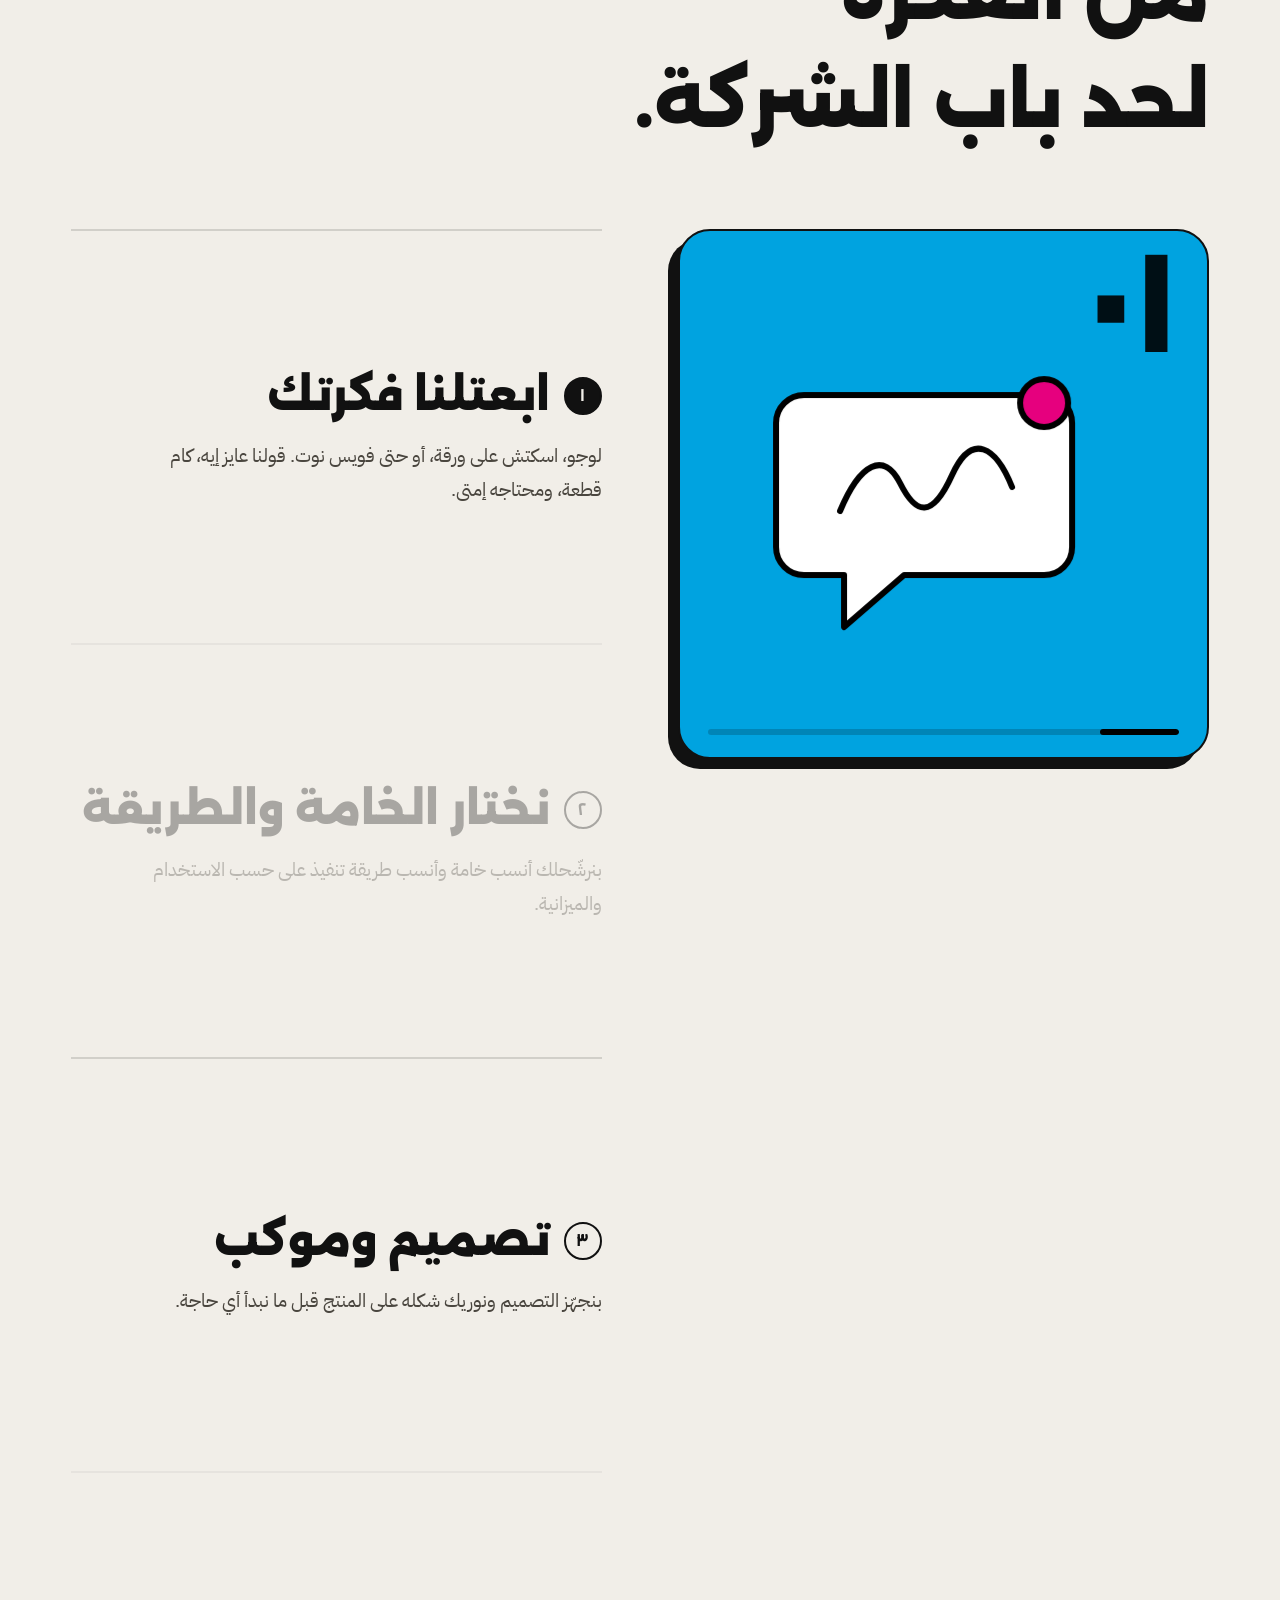
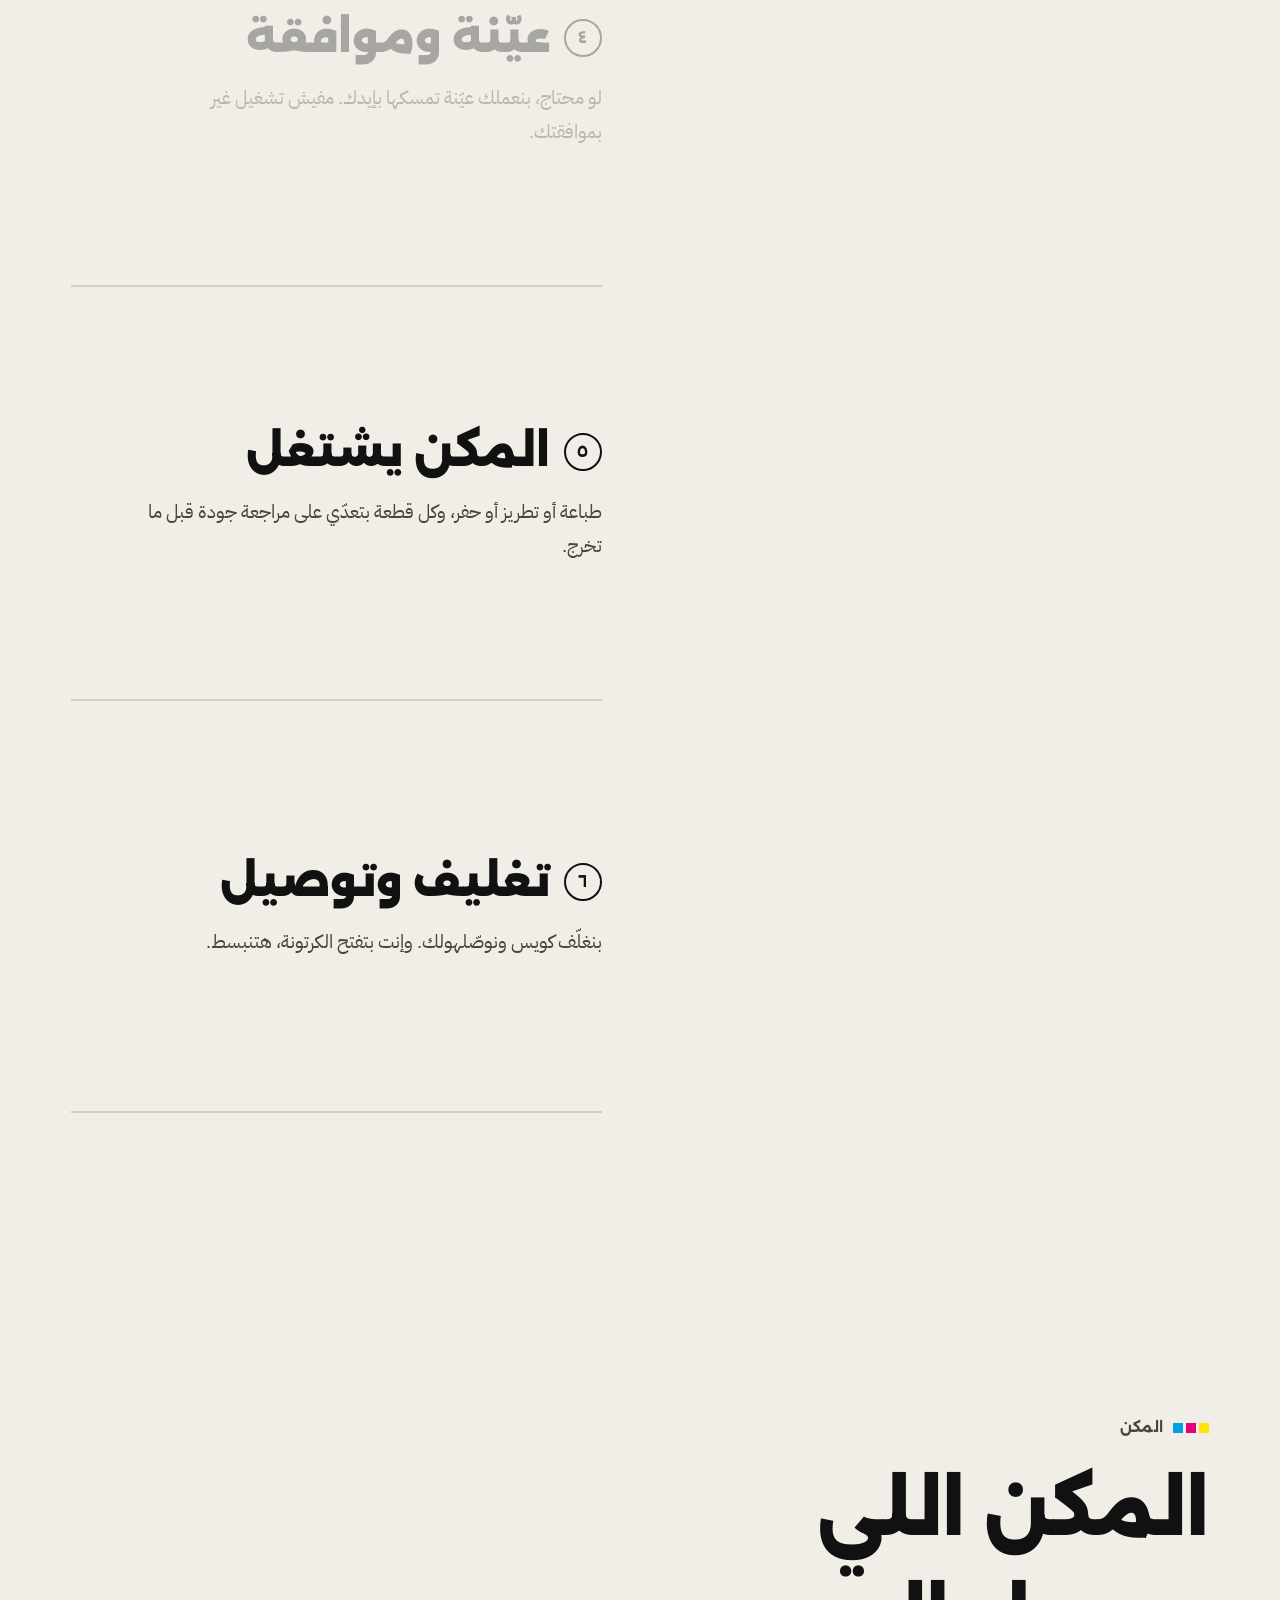
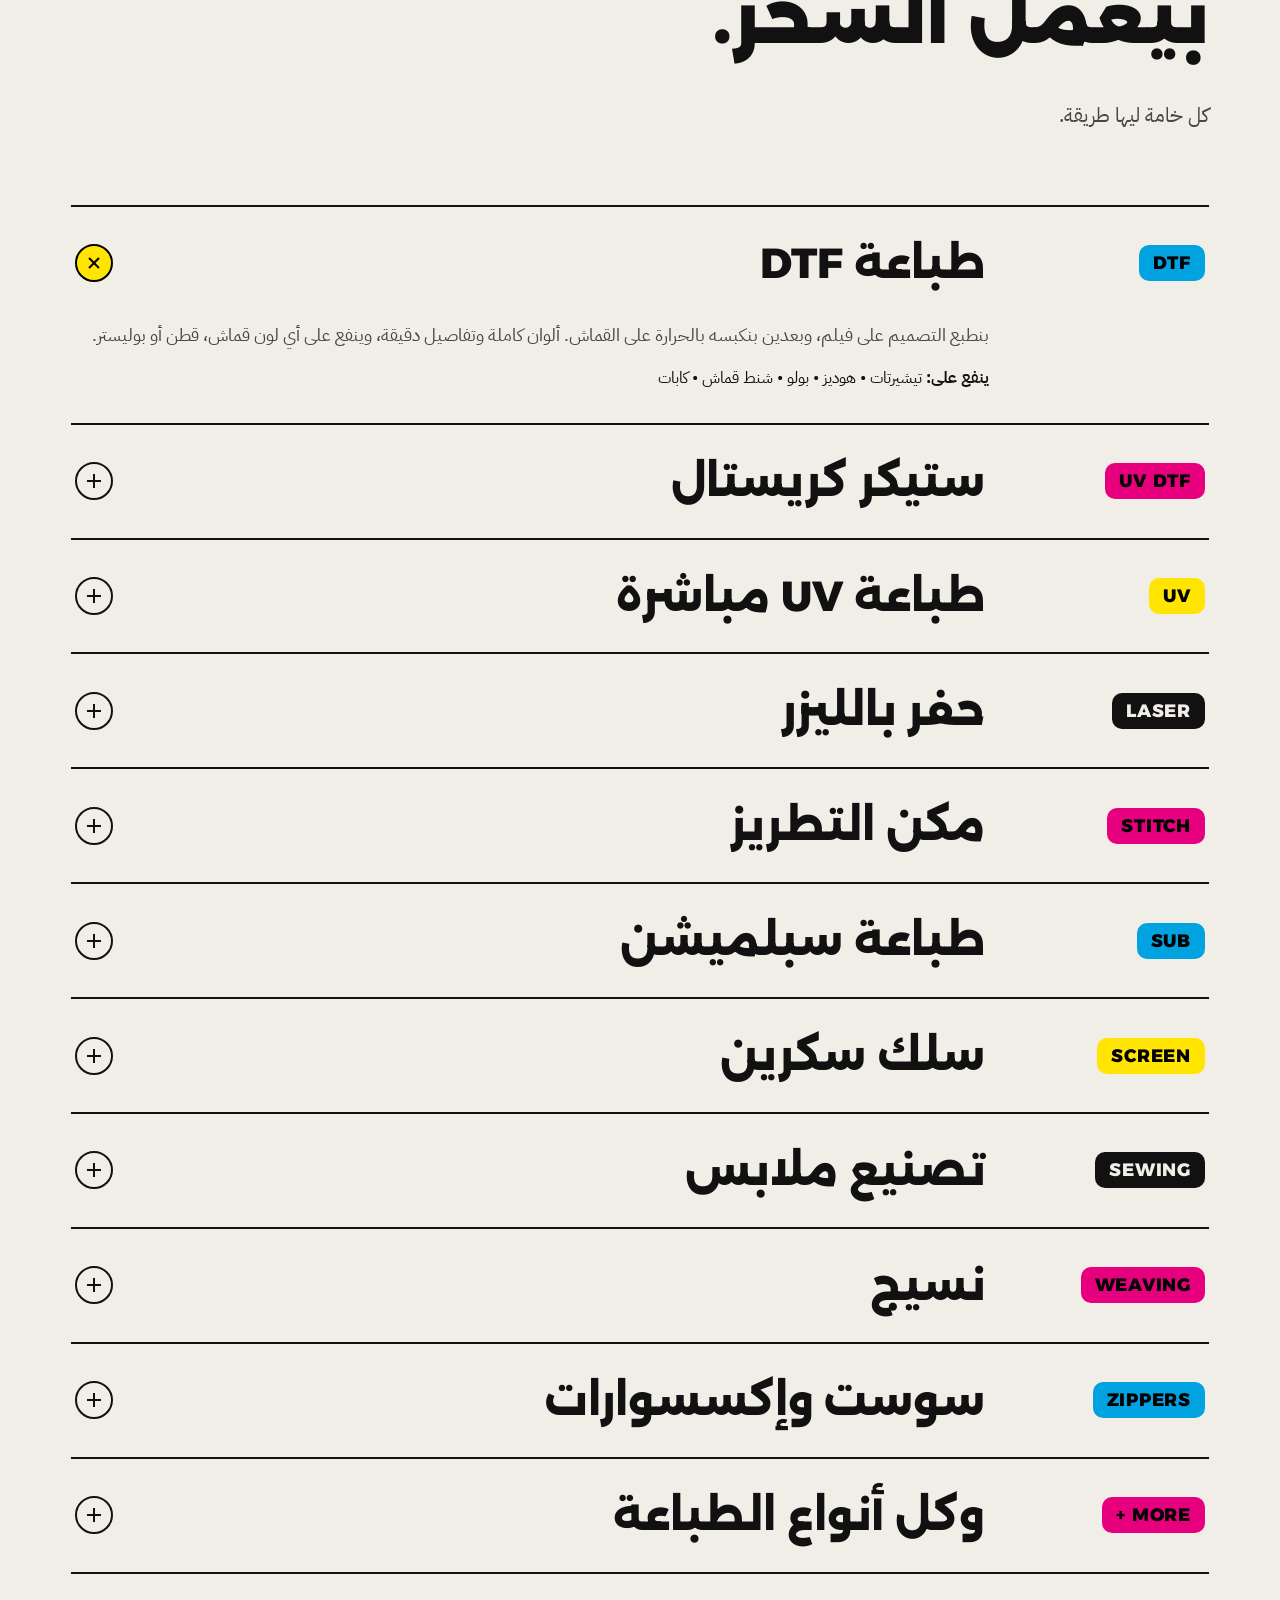
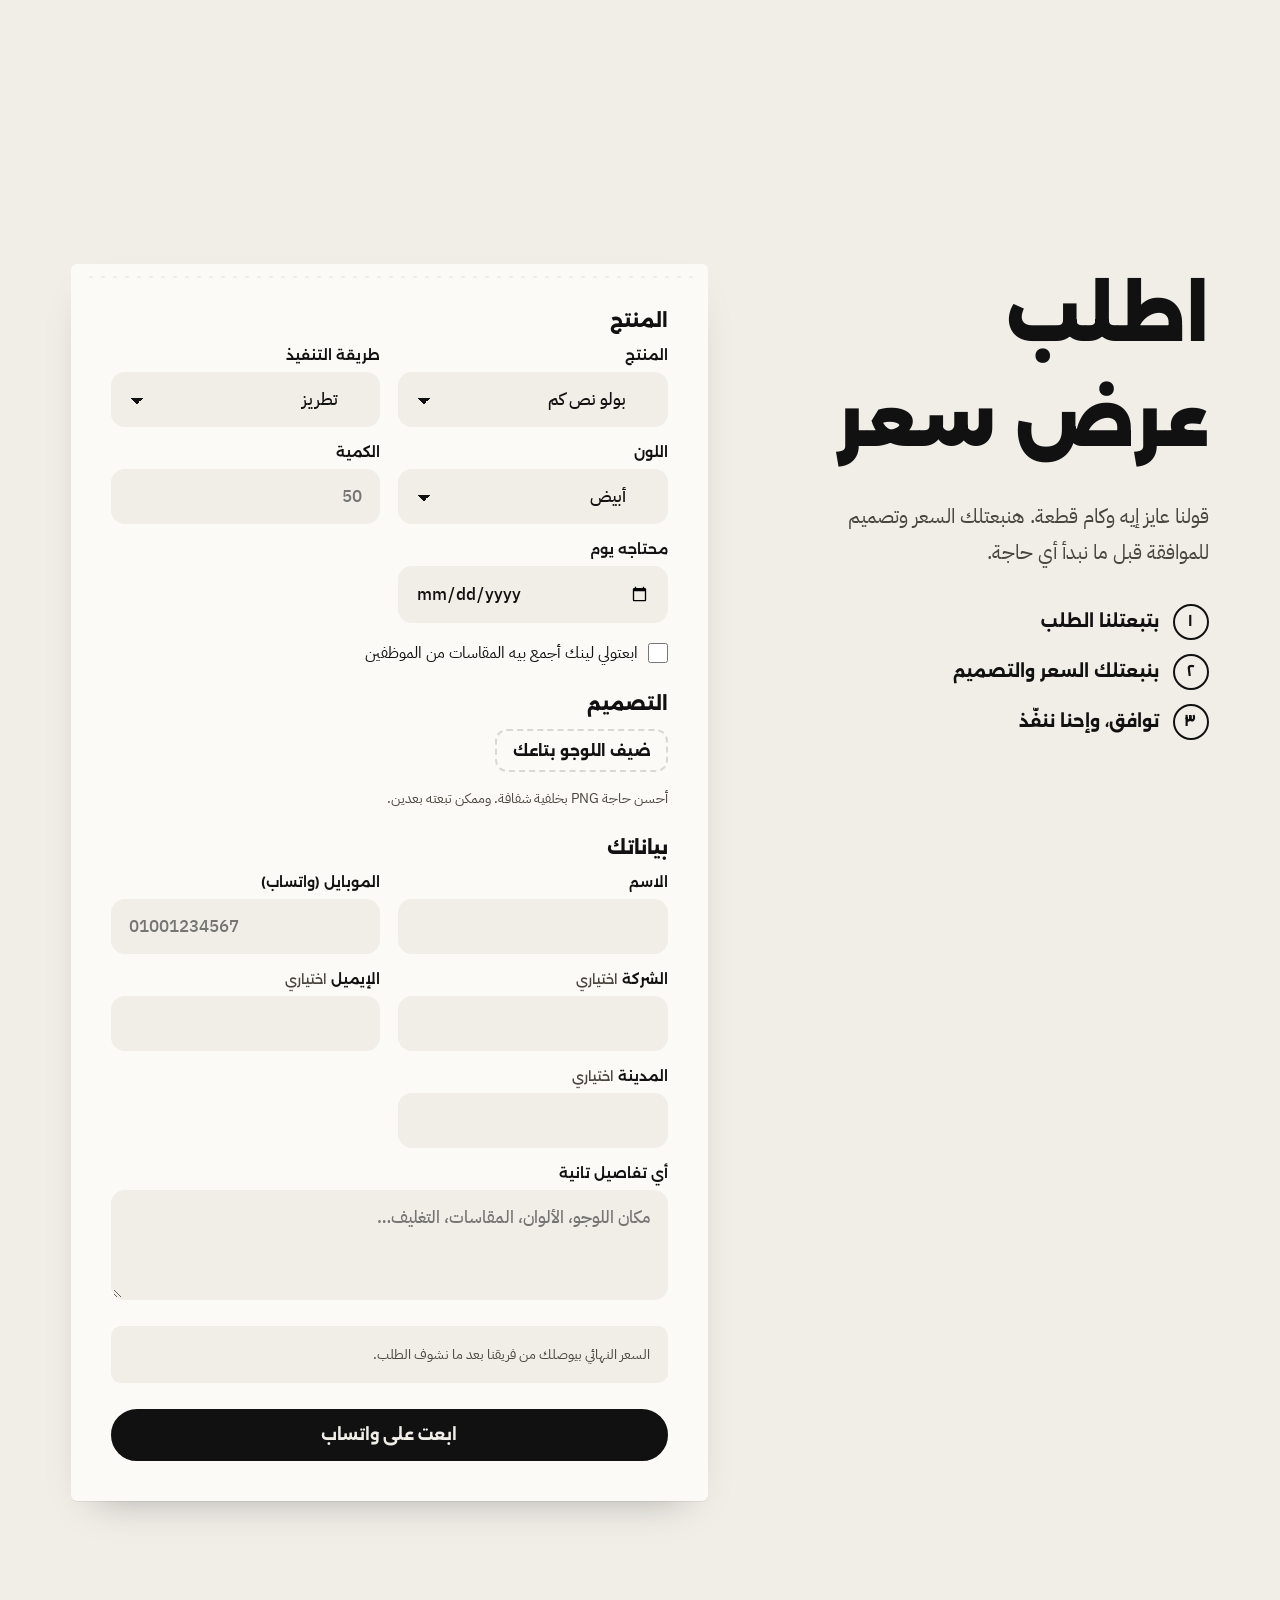
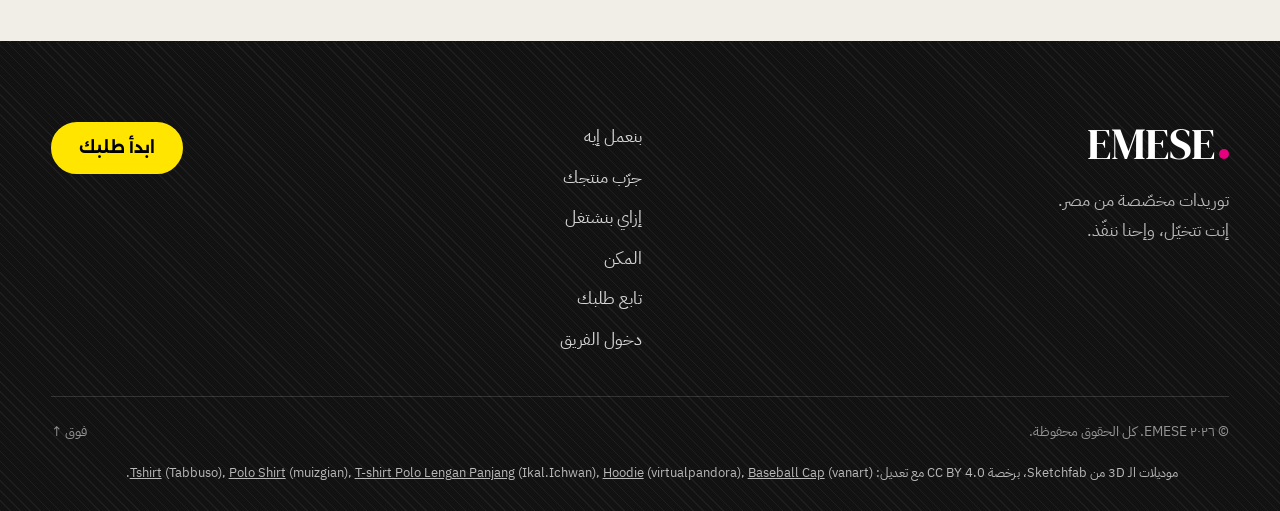
==== commit 554e4084: "Top photo grid: all five photos change together every 5 seconds Four sets of five products (all 18 p" ====
--- a/index.html
+++ b/index.html
@@ -541,6 +541,7 @@
   </footer>
 
   <script type="module" src="js/main.js"></script>
+  <script type="module" src="js/bento.js"></script>
   <script type="module" src="js/studio.js"></script>
   <script type="module" src="js/brand.js"></script>
   <script type="module" src="js/order.js"></script>
--- a/css/style.css
+++ b/css/style.css
@@ -250,6 +250,13 @@
 .tile-big { grid-row: 1 / span 2; }
 .tile img { width: 100%; height: 100%; object-fit: cover; transition: transform .7s var(--ease); }
 .tile:hover img { transform: scale(1.03); }
+.tile img { position: absolute; inset: 0; }
+.tile img.in { animation: tile-swap .9s var(--ease) both; }
+@keyframes tile-swap { from { opacity: 0; transform: scale(1.06); } to { opacity: 1; transform: none; } }
+.bento-dots { display: flex; gap: 6px; justify-content: center; margin-top: -8px; grid-column: 2; direction: ltr; }
+.bento-dots button { width: 26px; height: 26px; padding: 0; border: 0; background: none; cursor: pointer; display: grid; place-items: center; }
+.bento-dots button::before { content: ""; width: 18px; height: 4px; border-radius: 4px; background: var(--line); transition: background .3s, width .3s var(--ease); }
+.bento-dots button[aria-current="true"]::before { background: var(--fg); width: 30px; }
 .tile-name {
   position: absolute; bottom: 12px; inset-inline-start: 12px; font: 700 13px/1 var(--f-display);
   background: rgba(255,255,255,.86); padding: 8px 12px; border-radius: 999px;
@@ -273,6 +280,7 @@
   .bento { grid-template-columns: 1fr 1fr; grid-template-rows: auto; height: auto; min-height: 0; margin-top: 30px; gap: 10px; }
   .tile { aspect-ratio: 1; border-radius: 18px; }
   .tile-big { grid-column: 1 / span 2; grid-row: auto; }
+  .bento-dots { grid-column: auto; }
 }
 
 /* ---------- section kicker, with the three print-colour marks from the banner ---------- */
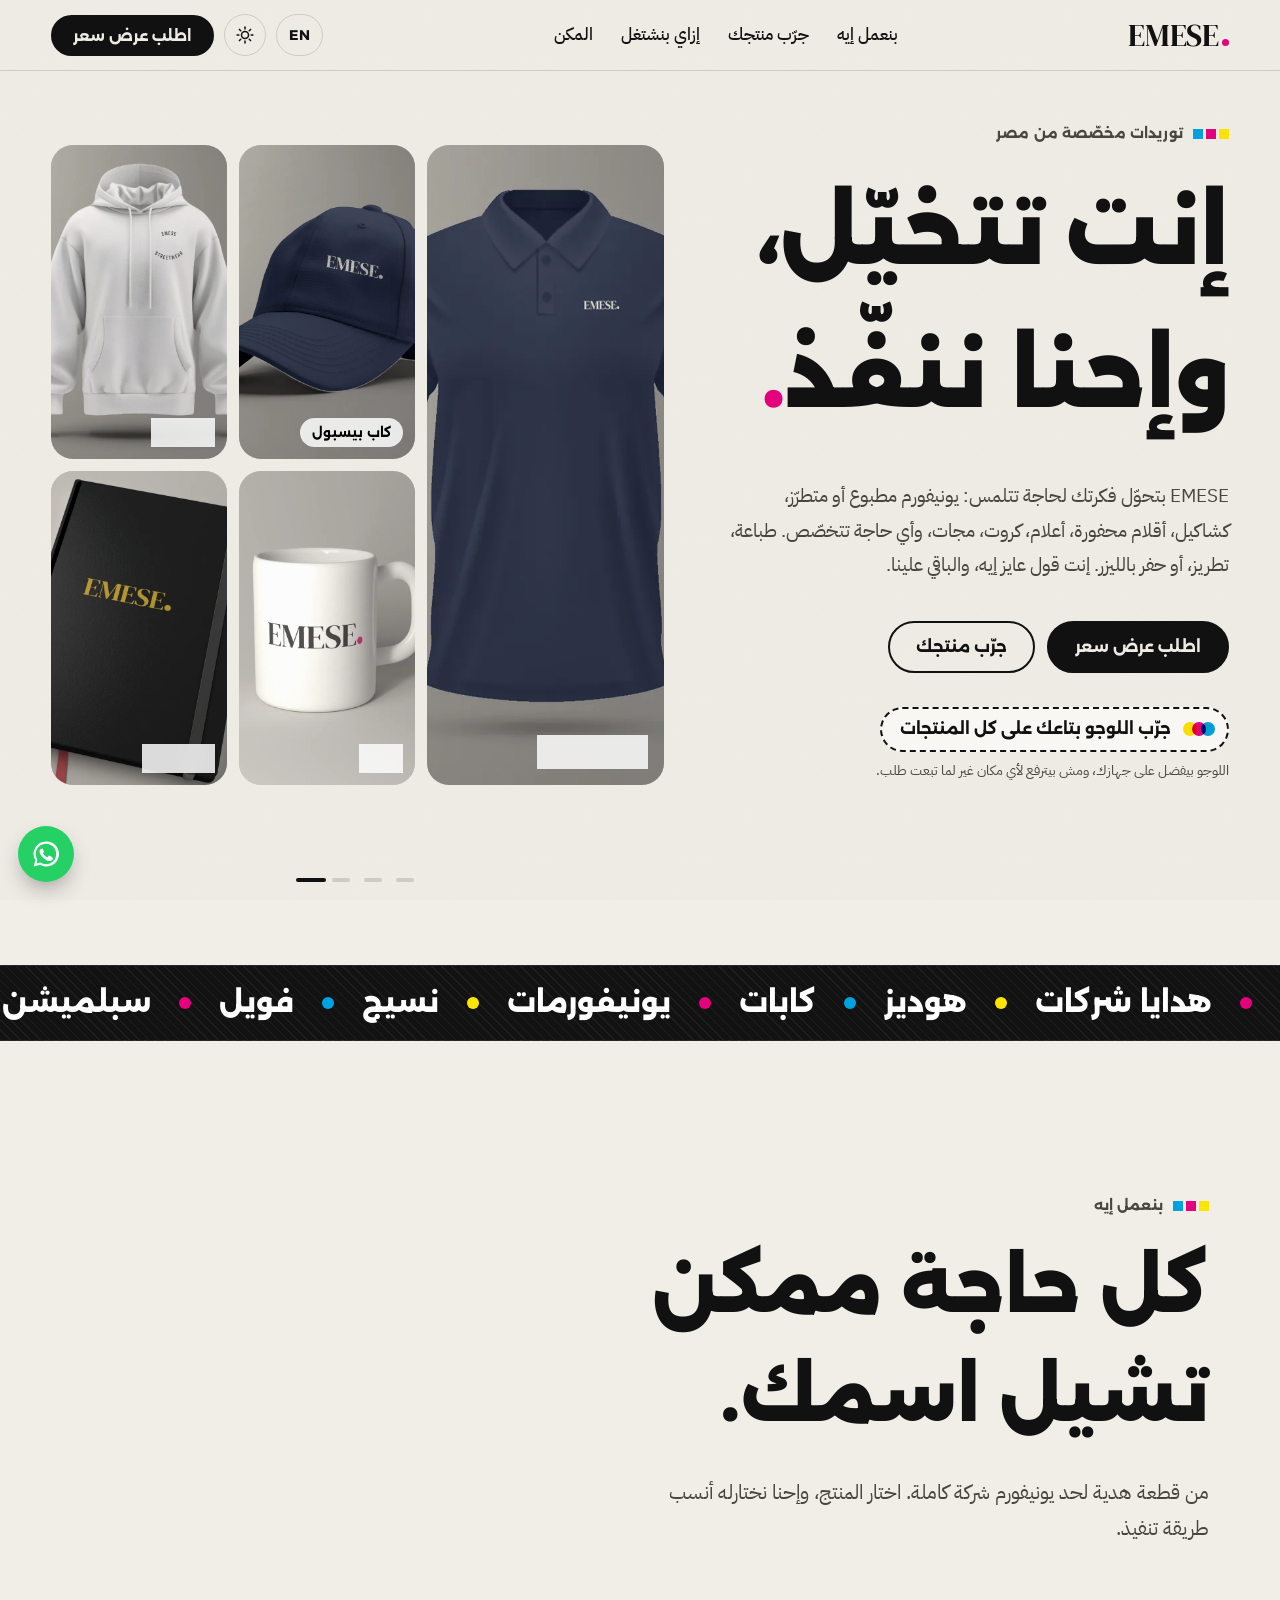
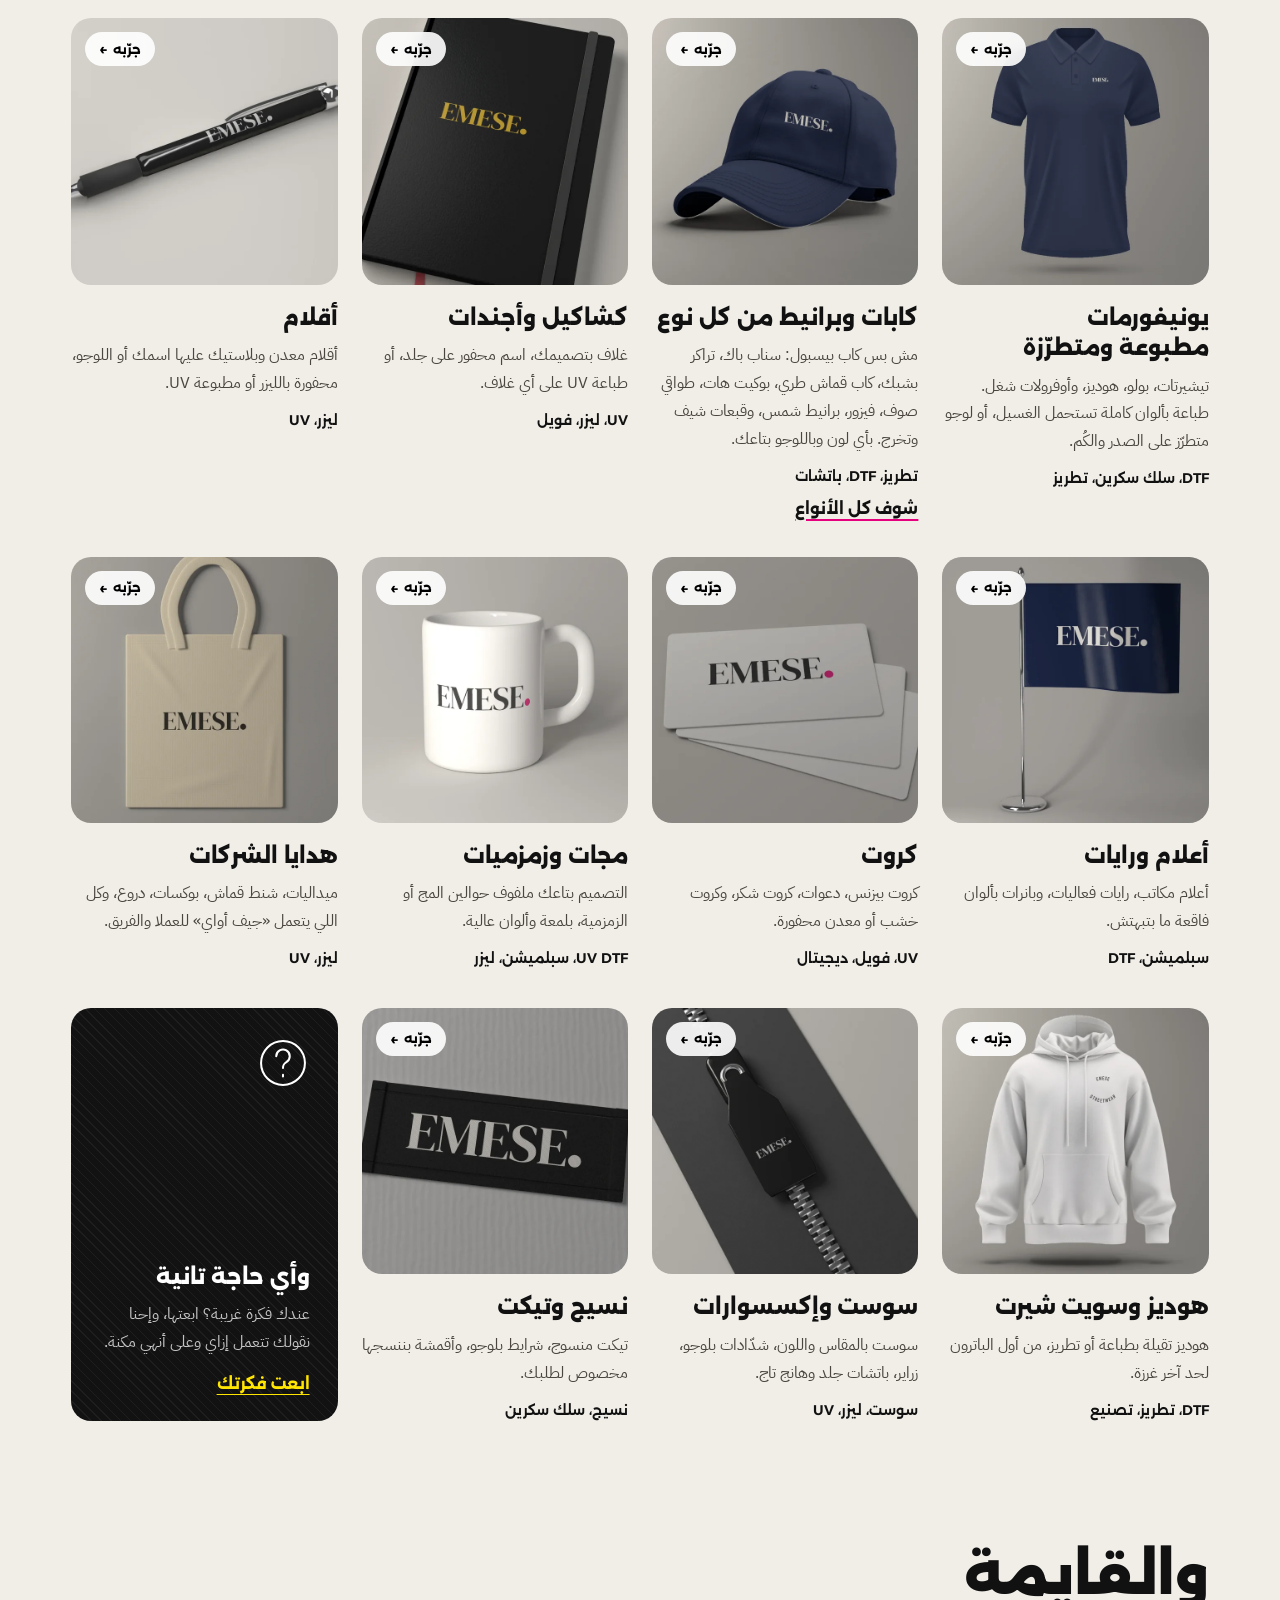
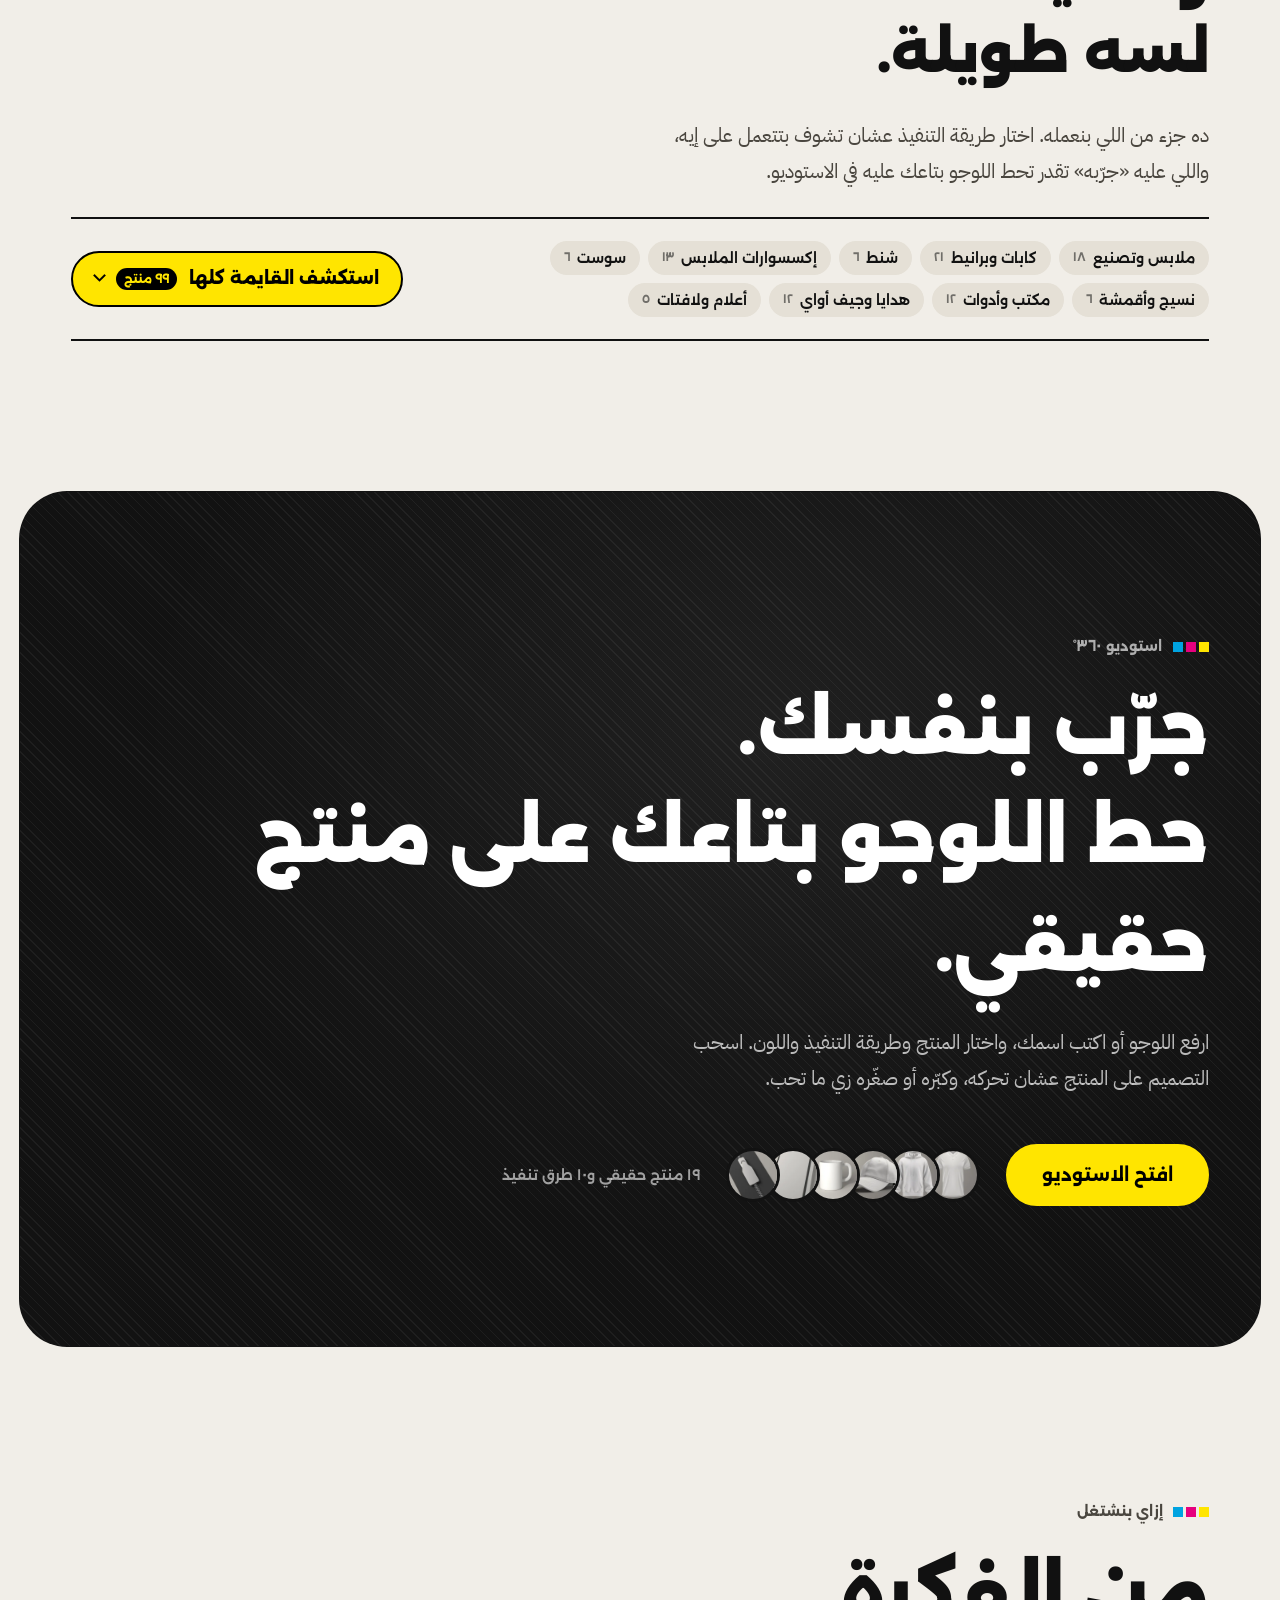
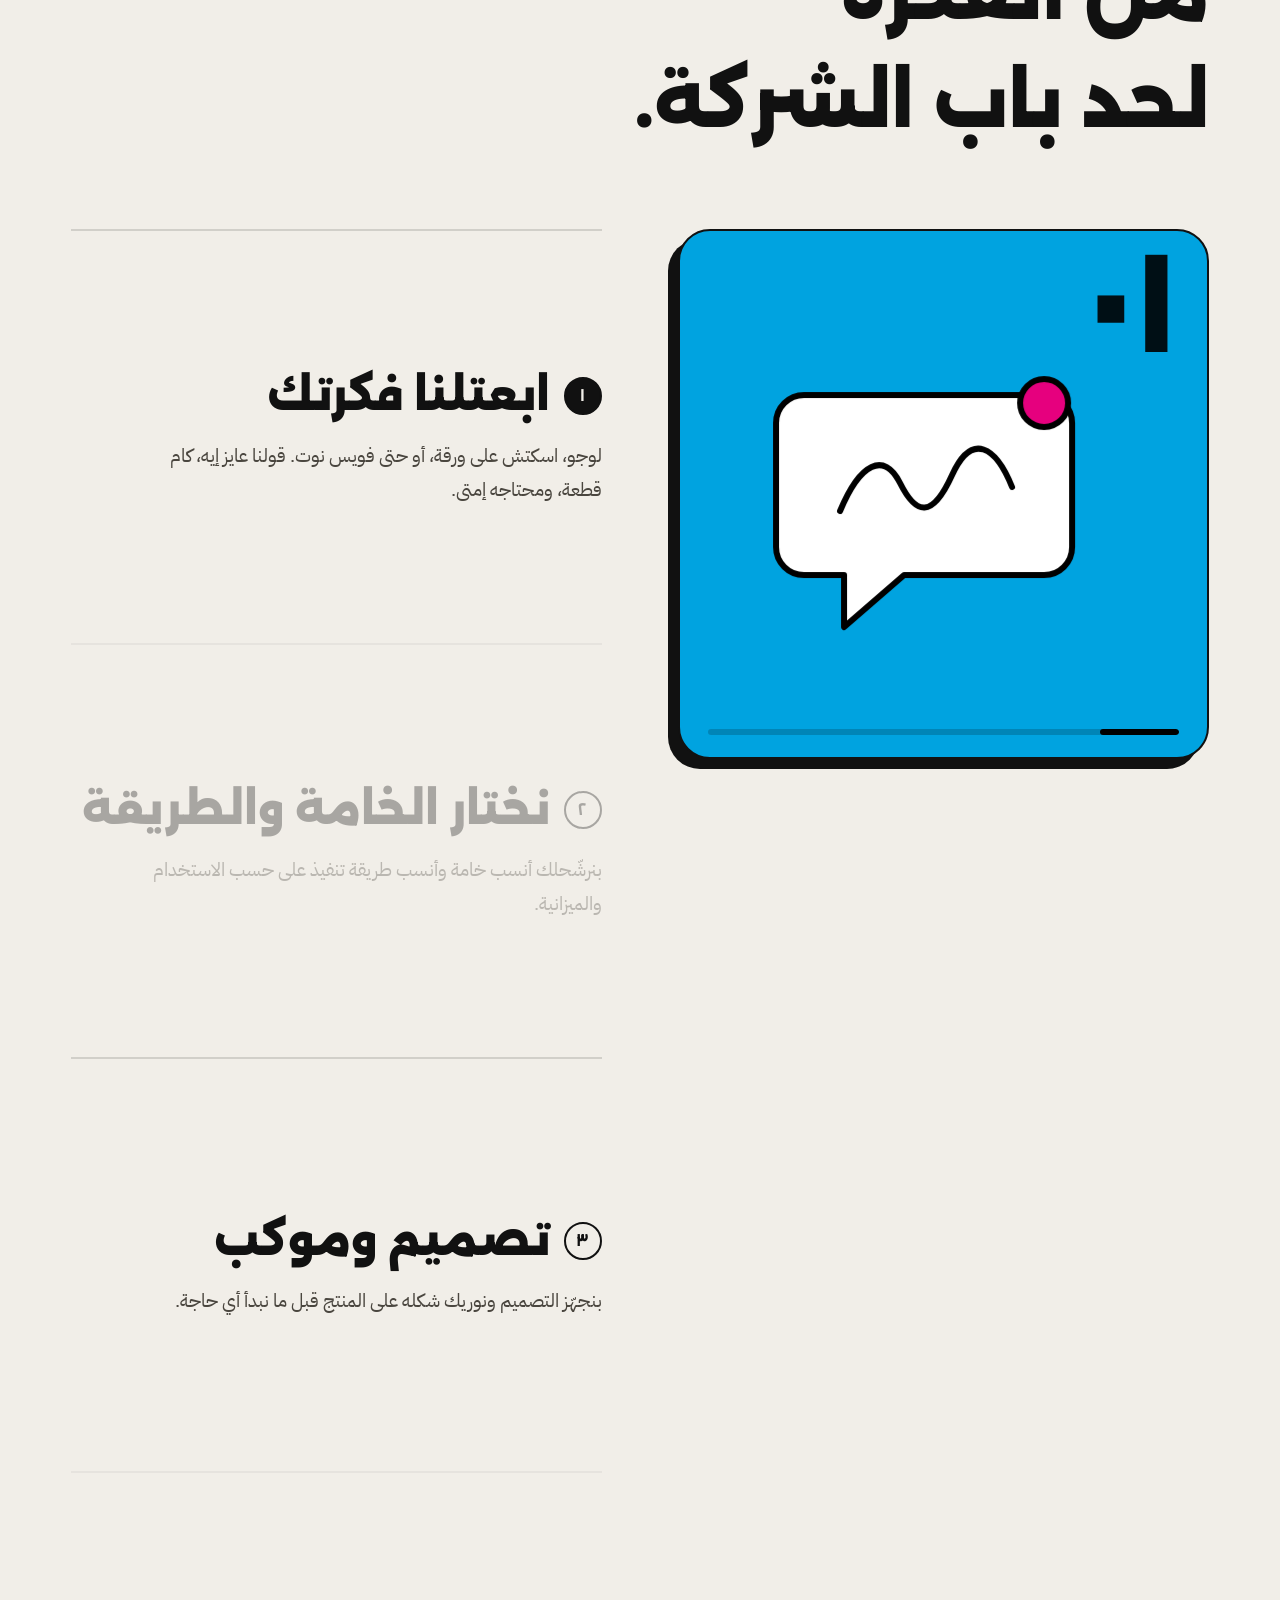
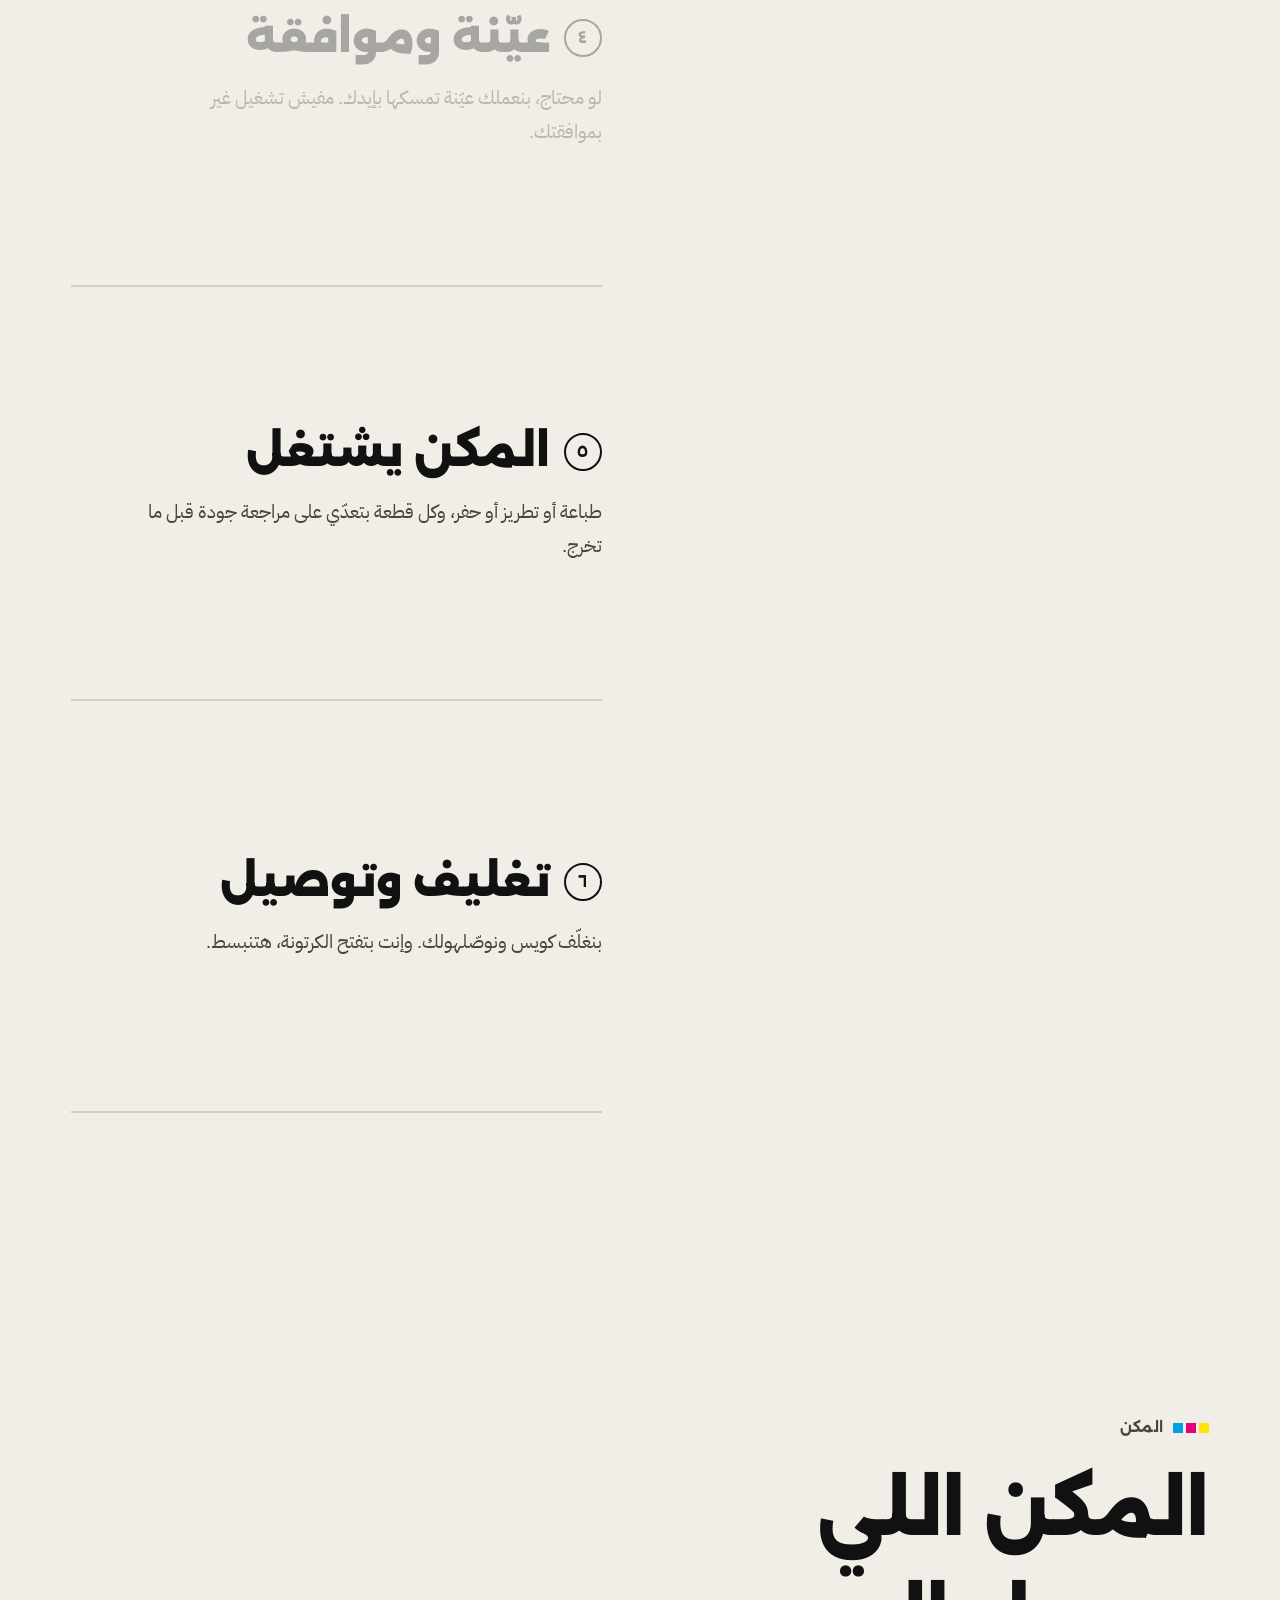
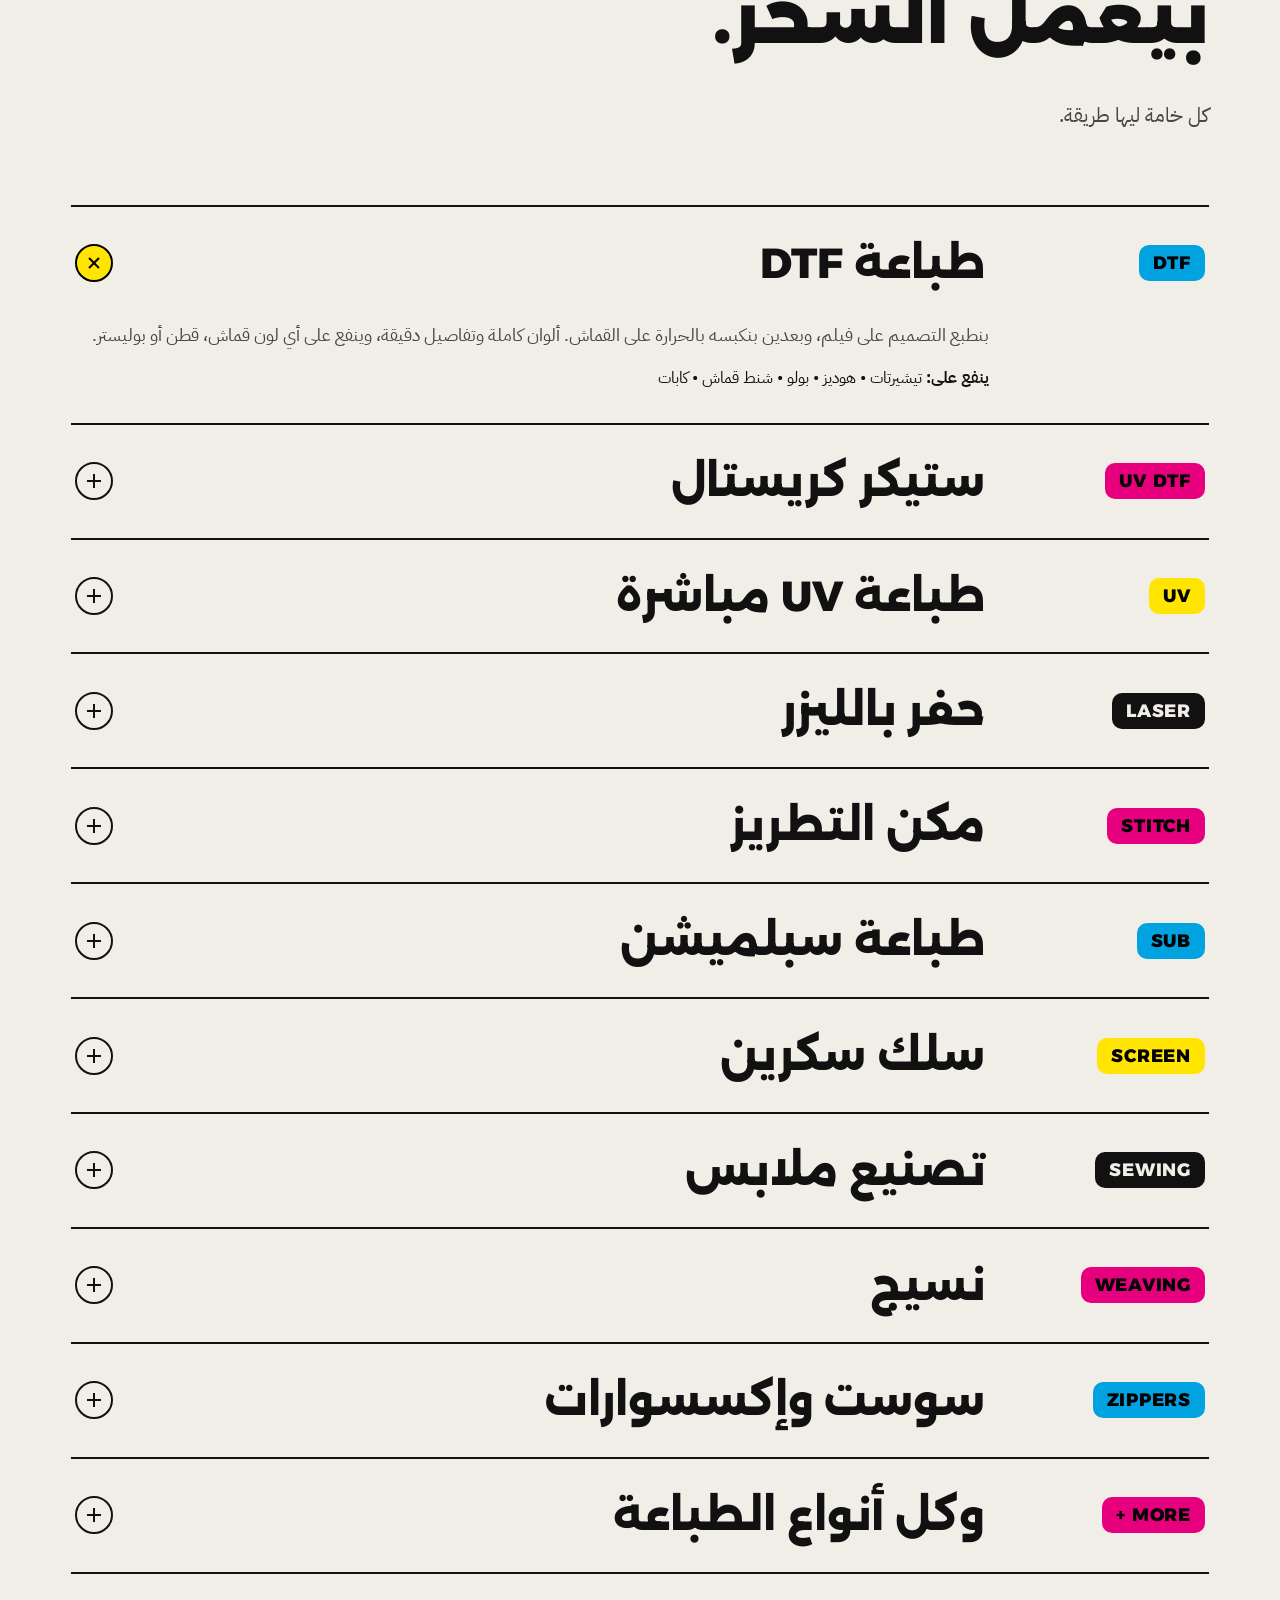
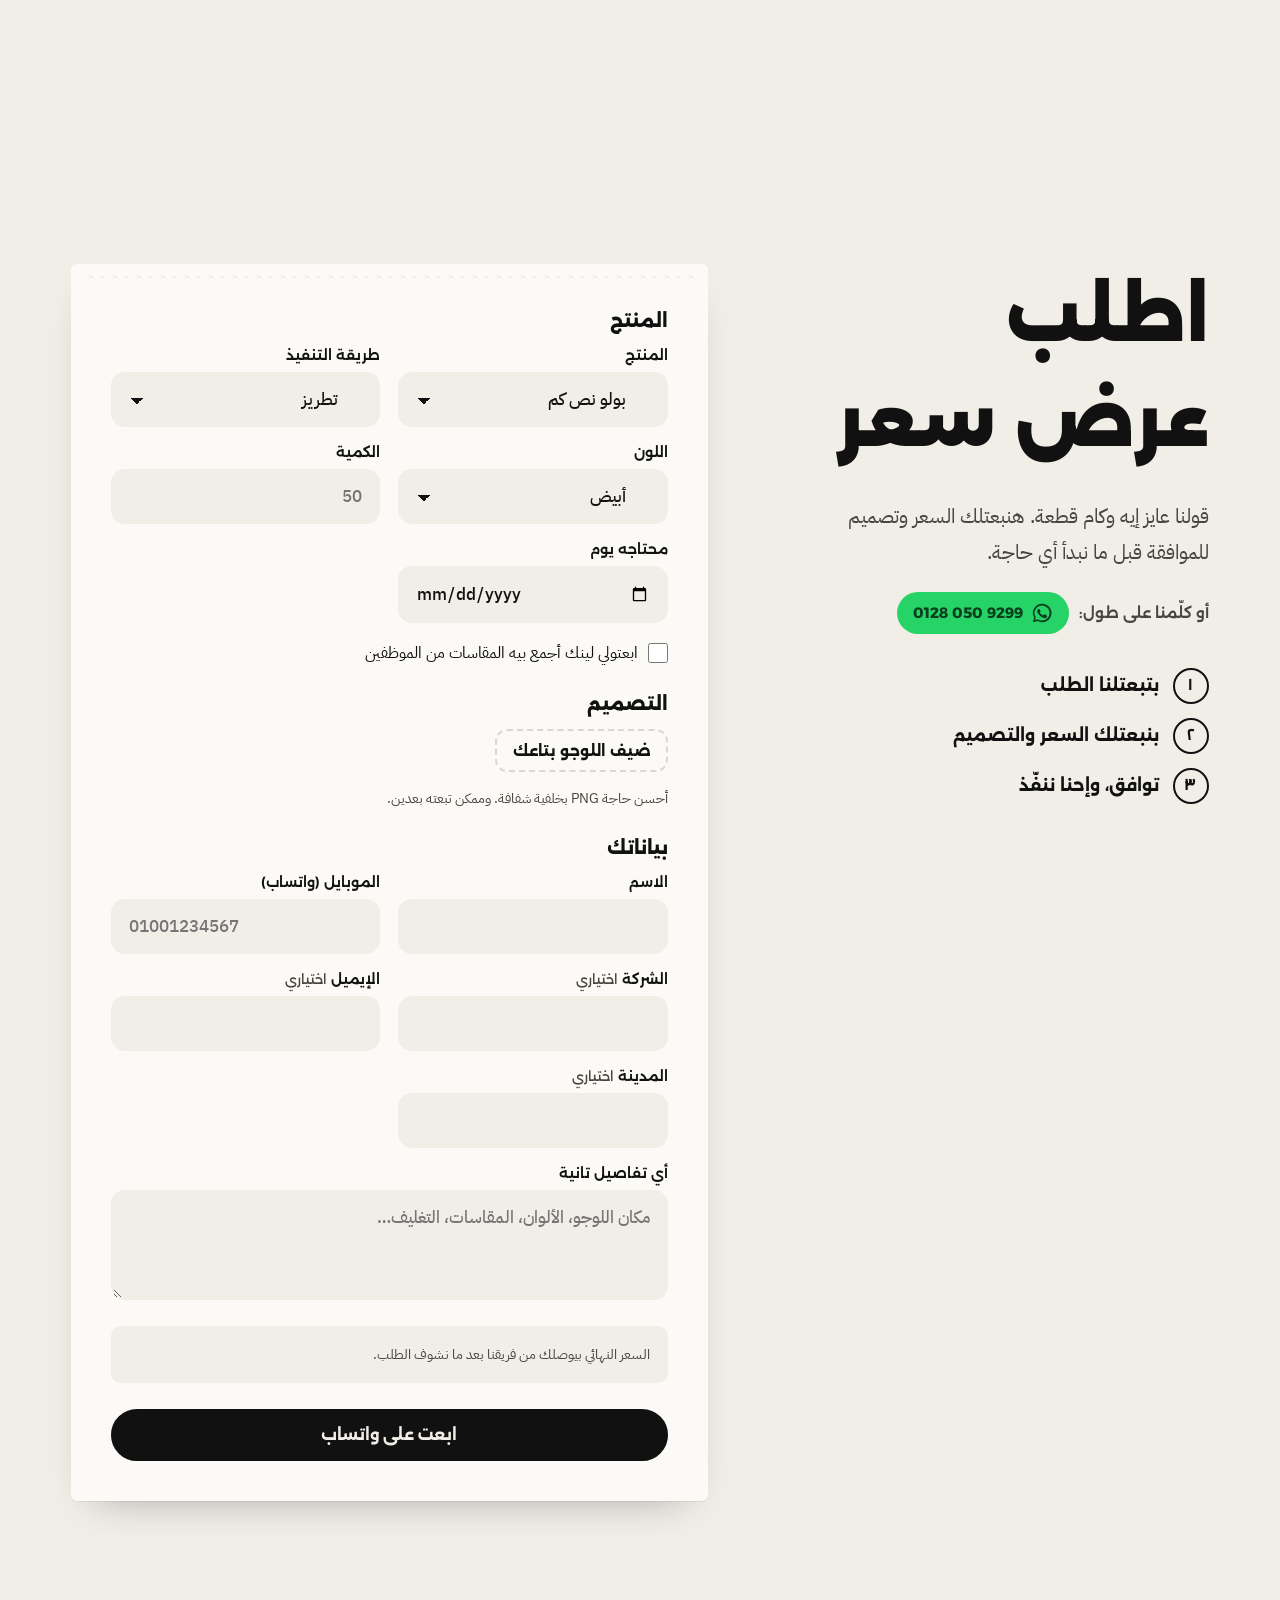
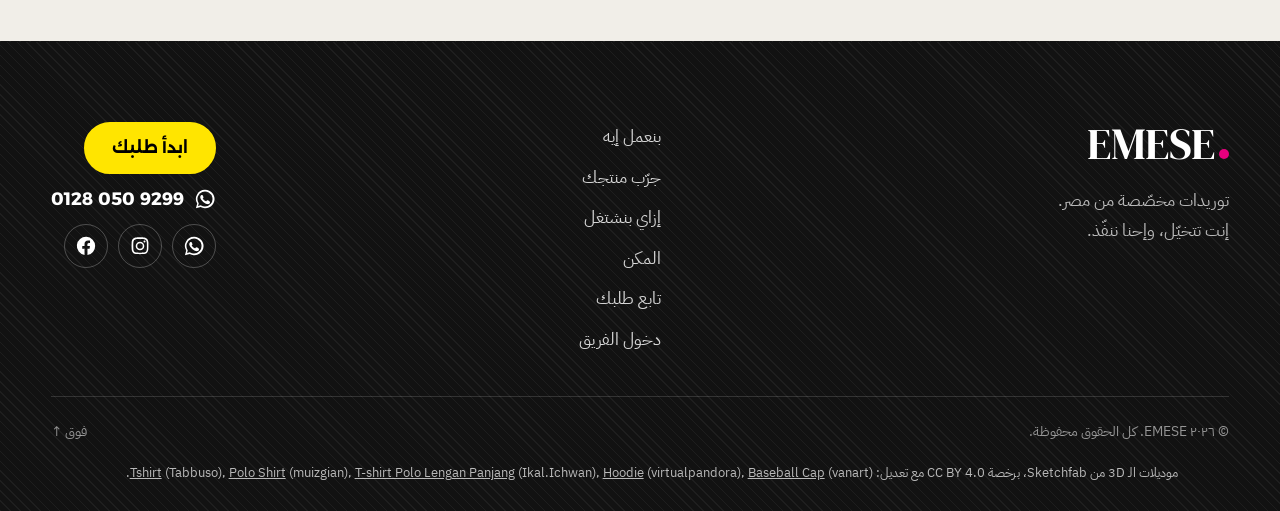
==== commit 67fe2b0e: "Connect WhatsApp 0128 050 9299, Instagram @emese.eg and Facebook - Orders, tracking help and the new" ====
--- a/index.html
+++ b/index.html
@@ -6,6 +6,19 @@
   <title>EMESE | إنت تتخيّل، وإحنا ننفّذ</title>
   <meta name="description" content="EMESE شركة توريدات مخصّصة من مصر: يونيفورمات مطبوعة ومتطرّزة، كشاكيل، أقلام، أعلام، كروت، مجات وهدايا شركات بطباعة DTF و UV DTF و UV وحفر بالليزر وتطريز.">
   <meta name="theme-color" content="#f1eee8">
+  <link rel="canonical" href="https://emese-eg.com/">
+  <meta property="og:type" content="website">
+  <meta property="og:site_name" content="EMESE">
+  <meta property="og:url" content="https://emese-eg.com/">
+  <meta property="og:title" content="EMESE | إنت تتخيّل، وإحنا ننفّذ">
+  <meta property="og:description" content="يونيفورمات، كابات، كشاكيل، أقلام، مجات وهدايا شركات باللوجو بتاعك. تطريز، طباعة وحفر بالليزر، من مصر.">
+  <meta property="og:image" content="https://emese-eg.com/assets/og.jpg">
+  <meta property="og:image:width" content="1200">
+  <meta property="og:image:height" content="630">
+  <meta property="og:locale" content="ar_EG">
+  <meta property="og:locale:alternate" content="en_US">
+  <meta name="twitter:card" content="summary_large_image">
+  <script type="application/ld+json">{"@context":"https://schema.org","@type":"Organization","name":"EMESE","url":"https://emese-eg.com/","logo":"https://emese-eg.com/assets/icons/icon-512.png","image":"https://emese-eg.com/assets/og.jpg","description":"Custom uniforms, caps, notebooks, pens, mugs and corporate gifts with your logo: embroidery, print and laser engraving, from Egypt.","telephone":"+201280509299","address":{"@type":"PostalAddress","addressCountry":"EG"},"contactPoint":{"@type":"ContactPoint","telephone":"+201280509299","contactType":"sales","availableLanguage":["Arabic","English"]},"sameAs":["https://www.facebook.com/profile.php?id=61595520390777","https://www.instagram.com/emese.eg/"]}</script>
   <link rel="icon" href="assets/favicon.svg" type="image/svg+xml">
   <link rel="manifest" href="manifest.webmanifest">
   <link rel="apple-touch-icon" href="assets/icons/icon-180.png">
@@ -440,6 +453,9 @@
       <div class="order-copy">
         <h2 id="orderTitle" data-i18n="order.title">اطلب عرض سعر</h2>
         <p class="sub" data-i18n="order.sub">قولنا عايز إيه وكام قطعة. هنبعتلك السعر وتصميم للموافقة قبل ما نبدأ أي حاجة.</p>
+        <p class="order-direct"><span data-i18n="contact.direct">أو كلّمنا على طول:</span>
+          <a class="social wa" href="https://wa.me/201280509299?text=%D8%A3%D9%87%D9%84%D8%A7%D9%8B%D8%8C%20%D8%B9%D8%A7%D9%8A%D8%B2%20%D8%A3%D8%B7%D9%84%D8%A8%20%D8%B9%D8%B1%D8%B6%20%D8%B3%D8%B9%D8%B1" target="_blank" rel="noopener"><svg viewBox="0 0 24 24" aria-hidden="true"><path fill="currentColor" d="M12 2a9.9 9.9 0 0 0-8.5 15l-1.4 5 5.2-1.4A10 10 0 1 0 12 2Zm0 18.2a8.2 8.2 0 0 1-4.2-1.2l-.3-.2-3.1.8.8-3-.2-.3A8.2 8.2 0 1 1 12 20.2Zm4.5-6.1c-.2-.1-1.5-.7-1.7-.8-.2-.1-.4-.1-.6.1l-.8 1c-.1.2-.3.2-.5.1a6.7 6.7 0 0 1-3.3-2.9c-.2-.4.2-.4.7-1.3.1-.2 0-.3 0-.4l-.8-1.8c-.2-.5-.4-.4-.6-.4h-.5a1 1 0 0 0-.7.3 3 3 0 0 0-.9 2.2 5.2 5.2 0 0 0 1.1 2.7 11.8 11.8 0 0 0 4.5 4c1.7.7 2.3.8 3.2.6.5-.1 1.5-.6 1.7-1.2.2-.6.2-1.1.2-1.2-.1-.1-.3-.2-.5-.3Z"/></svg><span dir="ltr">0128 050 9299</span></a>
+        </p>
         <ol class="order-how">
           <li data-i18n="order.how1">بتبعتلنا الطلب</li>
           <li data-i18n="order.how2">بنبعتلك السعر والتصميم</li>
@@ -531,7 +547,15 @@
         <a href="track.html" data-i18n="nav.track">تابع طلبك</a>
         <a href="admin.html" data-i18n="nav.team">دخول الفريق</a>
       </nav>
-      <a class="btn btn-y" href="#order"><span data-i18n="footer.cta">ابدأ طلبك</span></a>
+      <div class="footer-contact">
+        <a class="btn btn-y" href="#order"><span data-i18n="footer.cta">ابدأ طلبك</span></a>
+        <a class="footer-phone" href="https://wa.me/201280509299?text=%D8%A3%D9%87%D9%84%D8%A7%D9%8B%D8%8C%20%D8%B9%D8%A7%D9%8A%D8%B2%20%D8%A3%D8%B7%D9%84%D8%A8%20%D8%B9%D8%B1%D8%B6%20%D8%B3%D8%B9%D8%B1" target="_blank" rel="noopener"><svg viewBox="0 0 24 24" aria-hidden="true"><path fill="currentColor" d="M12 2a9.9 9.9 0 0 0-8.5 15l-1.4 5 5.2-1.4A10 10 0 1 0 12 2Zm0 18.2a8.2 8.2 0 0 1-4.2-1.2l-.3-.2-3.1.8.8-3-.2-.3A8.2 8.2 0 1 1 12 20.2Zm4.5-6.1c-.2-.1-1.5-.7-1.7-.8-.2-.1-.4-.1-.6.1l-.8 1c-.1.2-.3.2-.5.1a6.7 6.7 0 0 1-3.3-2.9c-.2-.4.2-.4.7-1.3.1-.2 0-.3 0-.4l-.8-1.8c-.2-.5-.4-.4-.6-.4h-.5a1 1 0 0 0-.7.3 3 3 0 0 0-.9 2.2 5.2 5.2 0 0 0 1.1 2.7 11.8 11.8 0 0 0 4.5 4c1.7.7 2.3.8 3.2.6.5-.1 1.5-.6 1.7-1.2.2-.6.2-1.1.2-1.2-.1-.1-.3-.2-.5-.3Z"/></svg><span dir="ltr">0128 050 9299</span></a>
+        <div class="socials">
+          <a class="social" href="https://wa.me/201280509299" target="_blank" rel="noopener" aria-label="WhatsApp"><svg viewBox="0 0 24 24" aria-hidden="true"><path fill="currentColor" d="M12 2a9.9 9.9 0 0 0-8.5 15l-1.4 5 5.2-1.4A10 10 0 1 0 12 2Zm0 18.2a8.2 8.2 0 0 1-4.2-1.2l-.3-.2-3.1.8.8-3-.2-.3A8.2 8.2 0 1 1 12 20.2Zm4.5-6.1c-.2-.1-1.5-.7-1.7-.8-.2-.1-.4-.1-.6.1l-.8 1c-.1.2-.3.2-.5.1a6.7 6.7 0 0 1-3.3-2.9c-.2-.4.2-.4.7-1.3.1-.2 0-.3 0-.4l-.8-1.8c-.2-.5-.4-.4-.6-.4h-.5a1 1 0 0 0-.7.3 3 3 0 0 0-.9 2.2 5.2 5.2 0 0 0 1.1 2.7 11.8 11.8 0 0 0 4.5 4c1.7.7 2.3.8 3.2.6.5-.1 1.5-.6 1.7-1.2.2-.6.2-1.1.2-1.2-.1-.1-.3-.2-.5-.3Z"/></svg></a>
+          <a class="social" href="https://www.instagram.com/emese.eg/" target="_blank" rel="noopener" aria-label="Instagram @emese.eg"><svg viewBox="0 0 24 24" aria-hidden="true"><path fill="currentColor" d="M12 7.3a4.7 4.7 0 1 0 0 9.4 4.7 4.7 0 0 0 0-9.4Zm0 7.7a3 3 0 1 1 0-6 3 3 0 0 1 0 6Zm6-7.9a1.1 1.1 0 1 1-2.2 0 1.1 1.1 0 0 1 2.2 0ZM21.1 8c-.1-1.5-.4-2.8-1.5-3.9S17.2 2.7 15.7 2.6C14.2 2.5 9.8 2.5 8.3 2.6 6.8 2.7 5.5 3 4.4 4.1S3 6.5 2.9 8c-.1 1.5-.1 5.9 0 7.4.1 1.5.4 2.8 1.5 3.9s2.4 1.4 3.9 1.5c1.5.1 5.9.1 7.4 0 1.5-.1 2.8-.4 3.9-1.5s1.4-2.4 1.5-3.9c.1-1.5.1-5.9 0-7.4Zm-2 9.2a3 3 0 0 1-1.7 1.7c-1.2.5-4 .4-5.3.4s-4.1.1-5.3-.4a3 3 0 0 1-1.7-1.7c-.5-1.2-.4-4-.4-5.3s-.1-4.1.4-5.3a3 3 0 0 1 1.7-1.7c1.2-.5 4-.4 5.3-.4s4.1-.1 5.3.4a3 3 0 0 1 1.7 1.7c.5 1.2.4 4 .4 5.3s.1 4.1-.4 5.3Z"/></svg></a>
+          <a class="social" href="https://www.facebook.com/profile.php?id=61595520390777" target="_blank" rel="noopener" aria-label="Facebook"><svg viewBox="0 0 24 24" aria-hidden="true"><path fill="currentColor" d="M22 12a10 10 0 1 0-11.6 9.9v-7H7.9V12h2.5V9.8c0-2.5 1.5-3.9 3.8-3.9 1.1 0 2.2.2 2.2.2v2.5h-1.3c-1.2 0-1.6.8-1.6 1.6V12h2.8l-.4 2.9h-2.3v7A10 10 0 0 0 22 12Z"/></svg></a>
+        </div>
+      </div>
     </div>
     <div class="footer-bottom">
       <span data-i18n="footer.rights">© ٢٠٢٦ EMESE. كل الحقوق محفوظة.</span>
@@ -540,6 +564,8 @@
       <p class="footer-credits"><span data-i18n="footer.credits">موديلات الـ 3D من Sketchfab، برخصة CC BY 4.0 مع تعديل:</span> <a href="https://sketchfab.com/3d-models/5a21282b2e454d1696547148f617d3d0" target="_blank" rel="noopener" translate="no">Tshirt</a> <span translate="no">(Tabbuso)</span>, <a href="https://sketchfab.com/3d-models/e3bf919adaf345348921b0671043340b" target="_blank" rel="noopener" translate="no">Polo Shirt</a> <span translate="no">(muizgian)</span>, <a href="https://sketchfab.com/3d-models/a627549afa71416590085ee4f9285563" target="_blank" rel="noopener" translate="no">T-shirt Polo Lengan Panjang</a> <span translate="no">(Ikal.Ichwan)</span>, <a href="https://sketchfab.com/3d-models/97611a53e3b846f69e0655b210f72b2f" target="_blank" rel="noopener" translate="no">Hoodie</a> <span translate="no">(virtualpandora)</span>, <a href="https://sketchfab.com/3d-models/1c1d34d73fd94e6b9e8f82b1eb7194a0" target="_blank" rel="noopener" translate="no">Baseball Cap</a> <span translate="no">(vanart)</span>.</p>
   </footer>
 
+  <a class="wa-float" href="https://wa.me/201280509299?text=%D8%A3%D9%87%D9%84%D8%A7%D9%8B%D8%8C%20%D8%B9%D8%A7%D9%8A%D8%B2%20%D8%A3%D8%B7%D9%84%D8%A8%20%D8%B9%D8%B1%D8%B6%20%D8%B3%D8%B9%D8%B1" target="_blank" rel="noopener" data-i18n-attr="aria-label:contact.wa" aria-label="كلّمنا على واتساب"><svg viewBox="0 0 24 24" aria-hidden="true"><path fill="currentColor" d="M12 2a9.9 9.9 0 0 0-8.5 15l-1.4 5 5.2-1.4A10 10 0 1 0 12 2Zm0 18.2a8.2 8.2 0 0 1-4.2-1.2l-.3-.2-3.1.8.8-3-.2-.3A8.2 8.2 0 1 1 12 20.2Zm4.5-6.1c-.2-.1-1.5-.7-1.7-.8-.2-.1-.4-.1-.6.1l-.8 1c-.1.2-.3.2-.5.1a6.7 6.7 0 0 1-3.3-2.9c-.2-.4.2-.4.7-1.3.1-.2 0-.3 0-.4l-.8-1.8c-.2-.5-.4-.4-.6-.4h-.5a1 1 0 0 0-.7.3 3 3 0 0 0-.9 2.2 5.2 5.2 0 0 0 1.1 2.7 11.8 11.8 0 0 0 4.5 4c1.7.7 2.3.8 3.2.6.5-.1 1.5-.6 1.7-1.2.2-.6.2-1.1.2-1.2-.1-.1-.3-.2-.5-.3Z"/></svg></a>
+
   <script type="module" src="js/main.js"></script>
   <script type="module" src="js/bento.js"></script>
   <script type="module" src="js/studio.js"></script>
--- a/css/style.css
+++ b/css/style.css
@@ -825,3 +825,27 @@
 }
 .footer-credits { max-width: var(--max); margin: 18px auto 0; padding: 0 var(--gutter); font-size: 12.5px; line-height: 1.7; opacity: .7; }
 .footer-credits a { color: inherit; }
+
+/* ---------- contact: WhatsApp, Instagram, Facebook ---------- */
+.social svg, .footer-phone svg, .wa-float svg { width: 22px; height: 22px; display: block; }
+.socials { display: flex; gap: 10px; }
+.socials .social {
+  width: 44px; height: 44px; border-radius: 50%; display: grid; place-items: center;
+  color: var(--paper); border: 1.5px solid rgba(255,255,255,.25); transition: background .2s, color .2s, border-color .2s;
+}
+.socials .social:hover { background: var(--paper); color: var(--ink); border-color: var(--paper); }
+.footer-contact { display: grid; gap: 14px; justify-items: start; }
+.footer-phone { display: inline-flex; align-items: center; gap: 10px; color: var(--paper); text-decoration: none; font: 700 18px/1 var(--f-display); }
+.footer-phone:hover { color: #25d366; }
+.order-direct { margin-top: 22px; display: flex; flex-wrap: wrap; align-items: center; gap: 10px; font: 600 15px/1.4 var(--f-display); color: var(--fg-soft); }
+.order-direct .social { display: inline-flex; align-items: center; gap: 8px; padding: 10px 16px; border-radius: 999px; background: #25d366; color: #0b3d1e; text-decoration: none; font: 700 15px/1 var(--f-display); }
+.order-direct .social:hover { background: #1ebe5a; }
+.wa-float {
+  position: fixed; z-index: 45; bottom: calc(18px + env(safe-area-inset-bottom)); inset-inline-end: max(18px, env(safe-area-inset-right));
+  width: 56px; height: 56px; border-radius: 50%; display: grid; place-items: center;
+  background: #25d366; color: #fff; box-shadow: 0 10px 24px -8px rgba(0,0,0,.45); transition: transform .2s var(--ease);
+}
+.wa-float svg { width: 30px; height: 30px; }
+.wa-float:hover { transform: translateY(-2px) scale(1.04); }
+:root.menu-open .wa-float { display: none; }
+@media print { .wa-float { display: none; } }
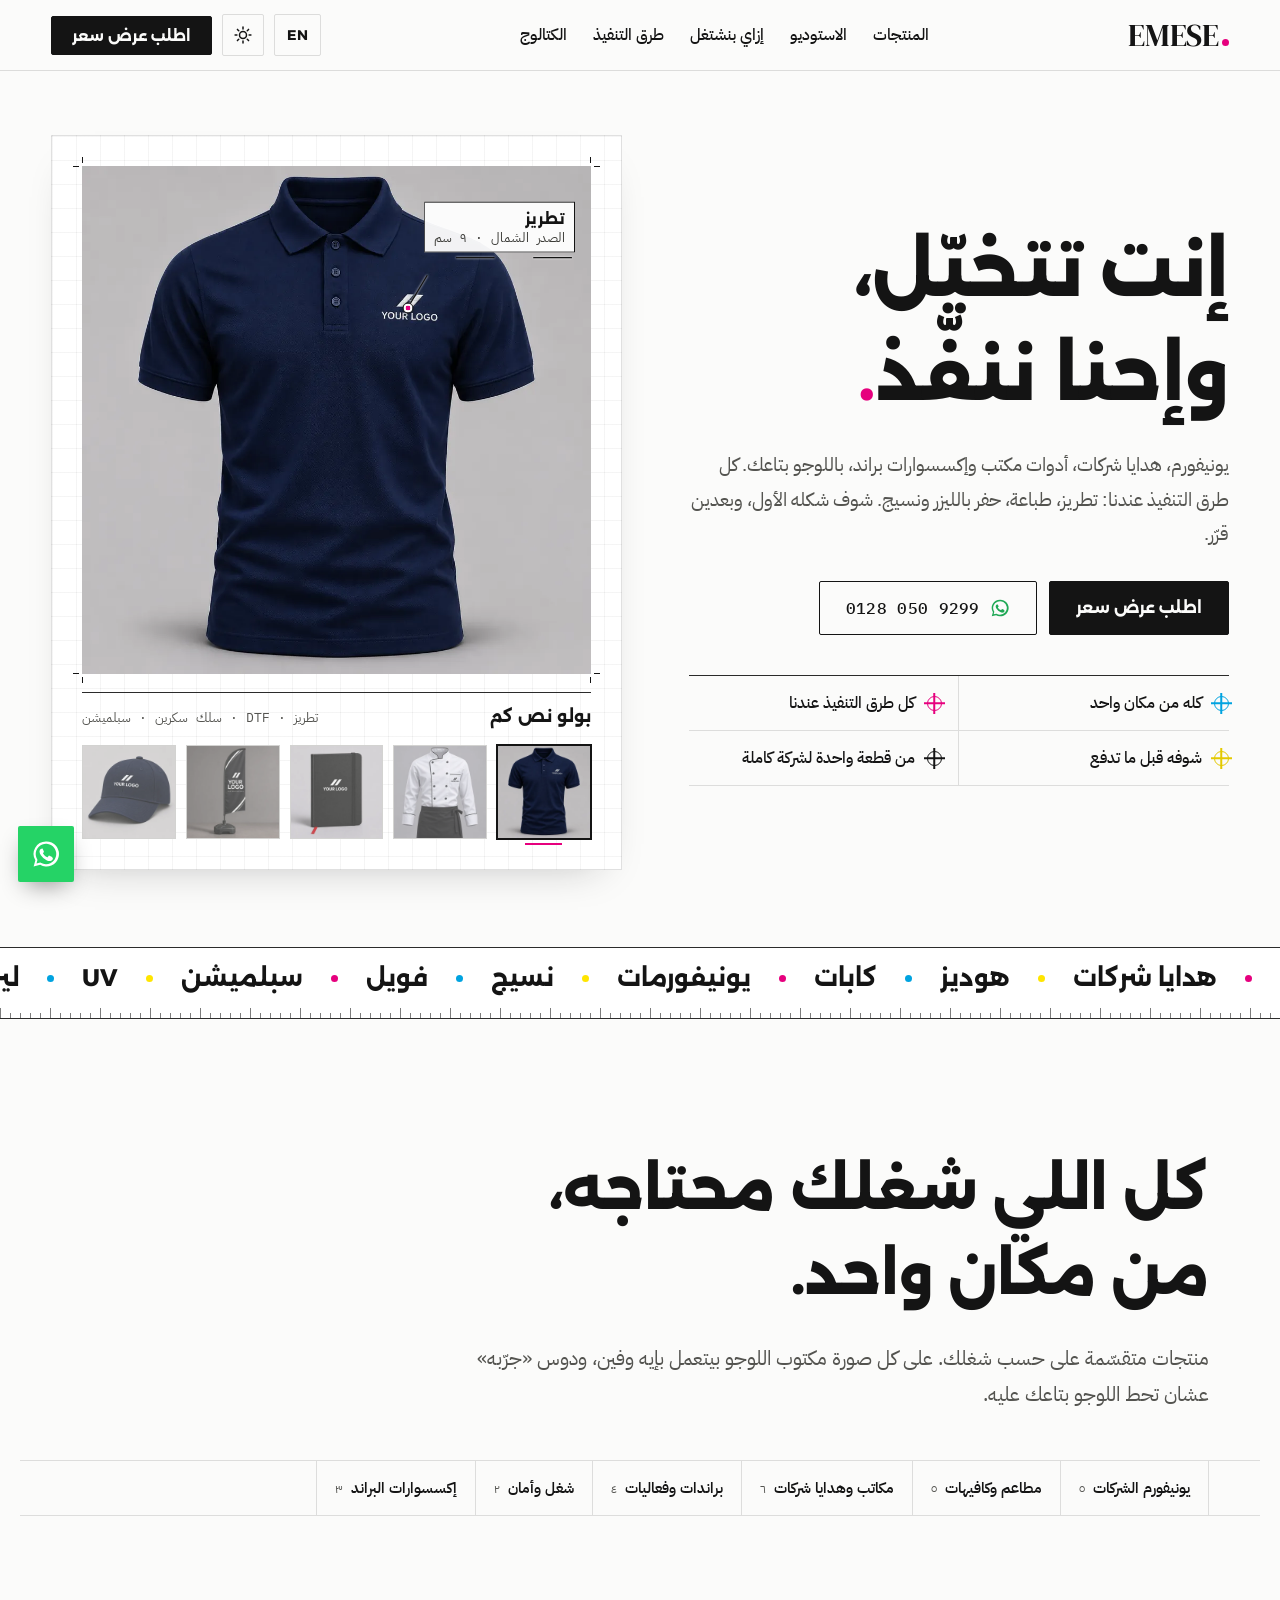
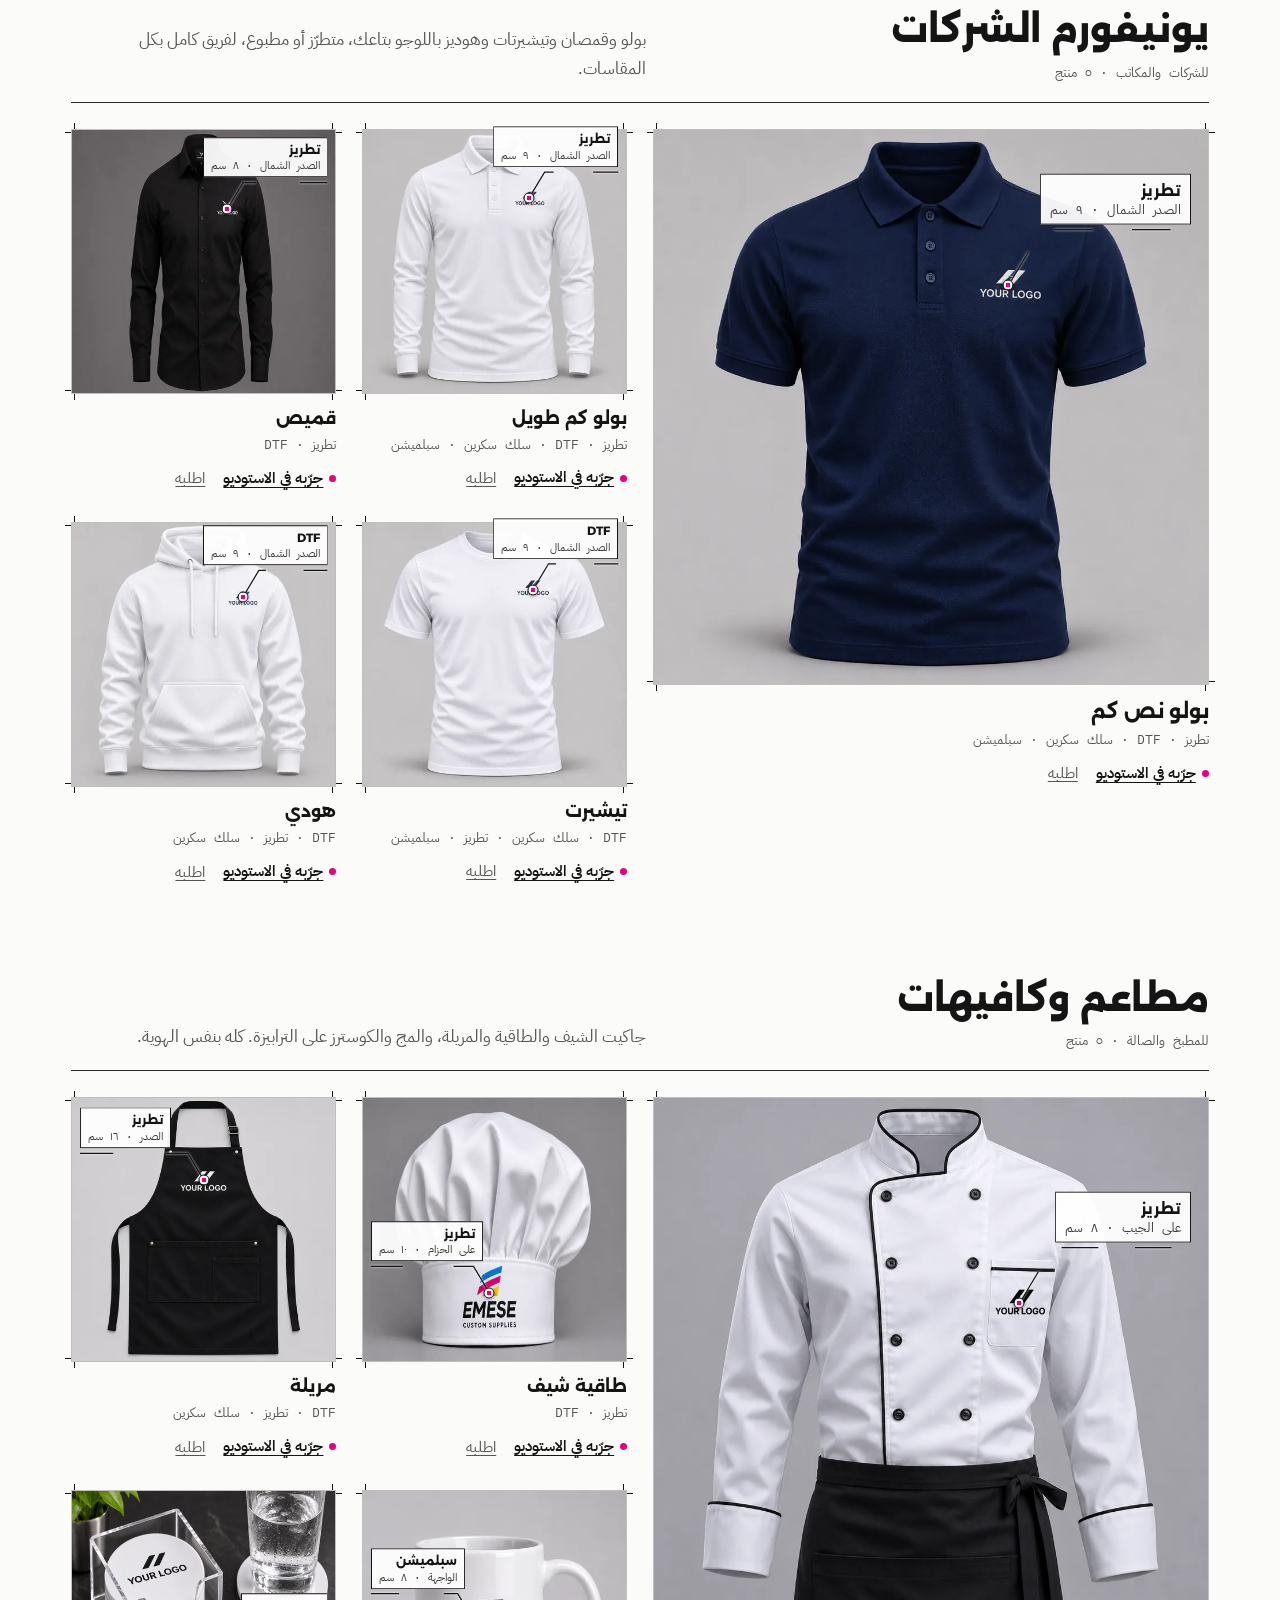
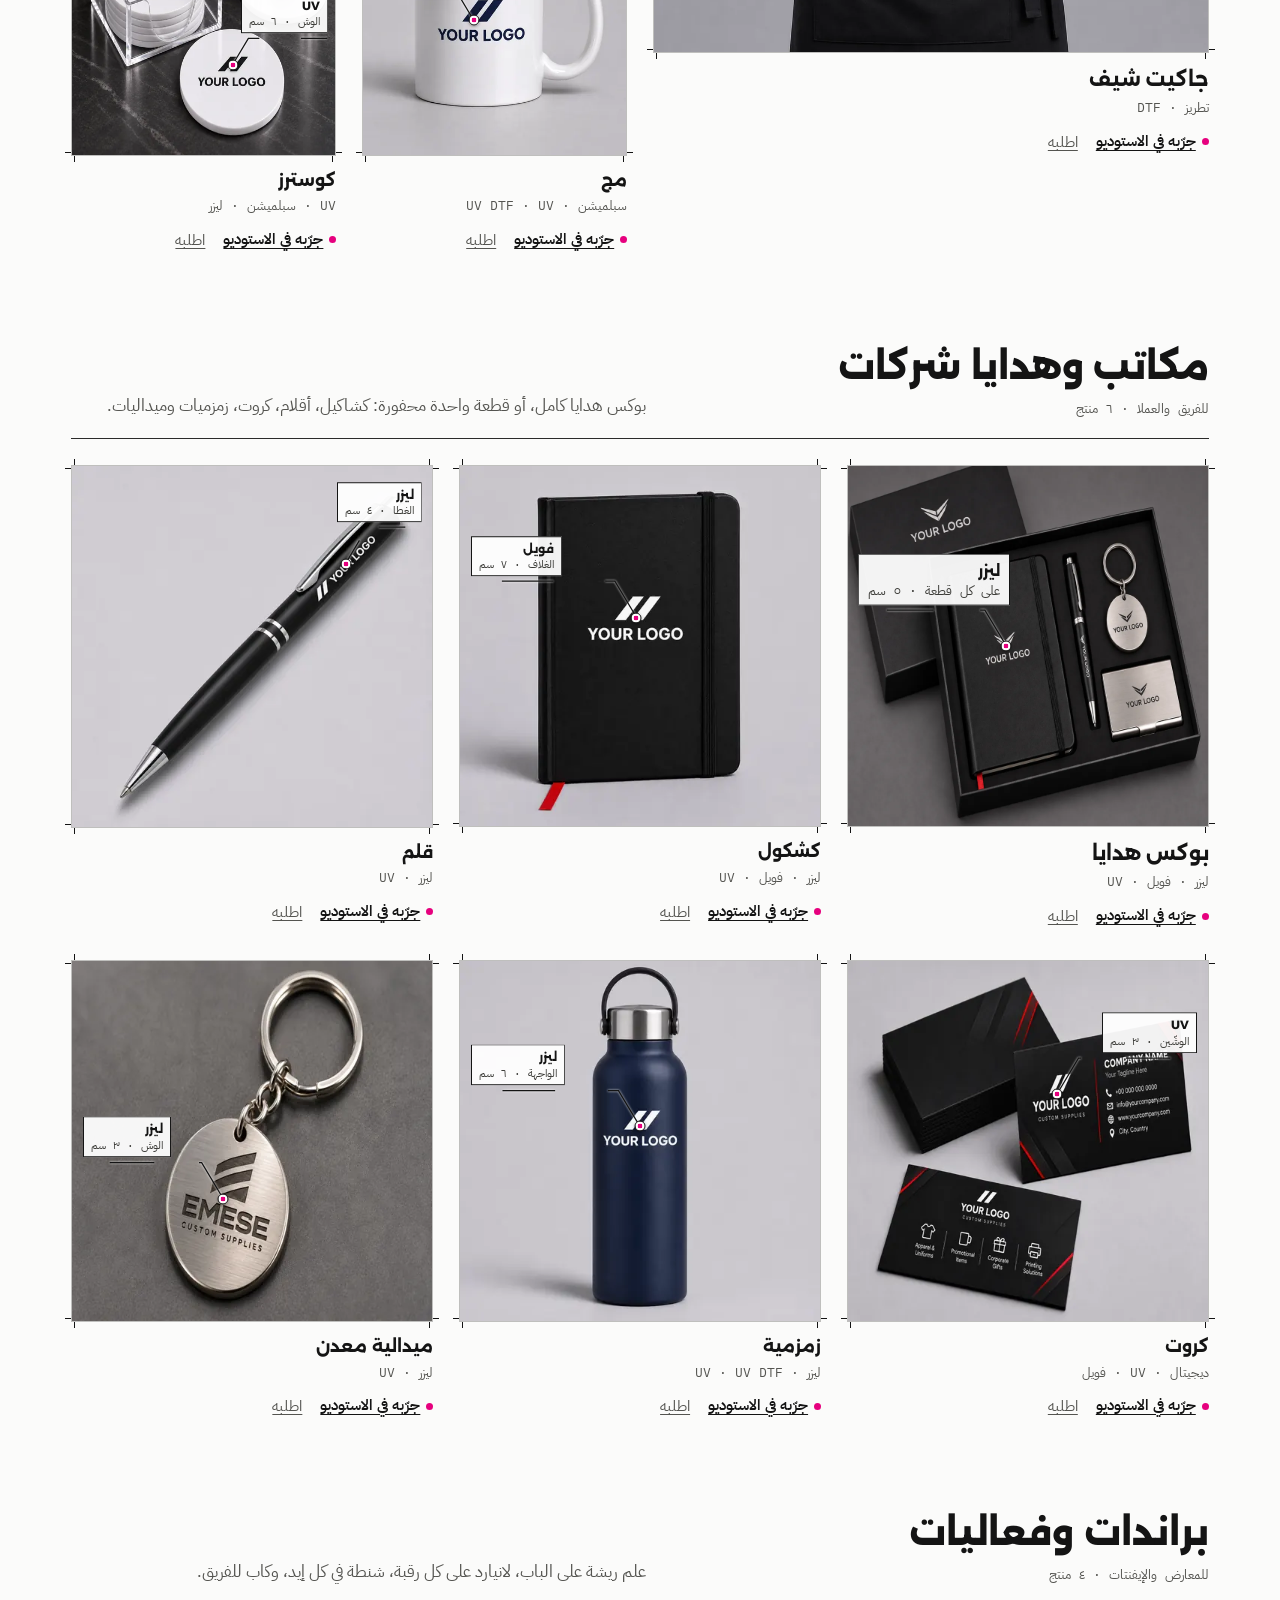
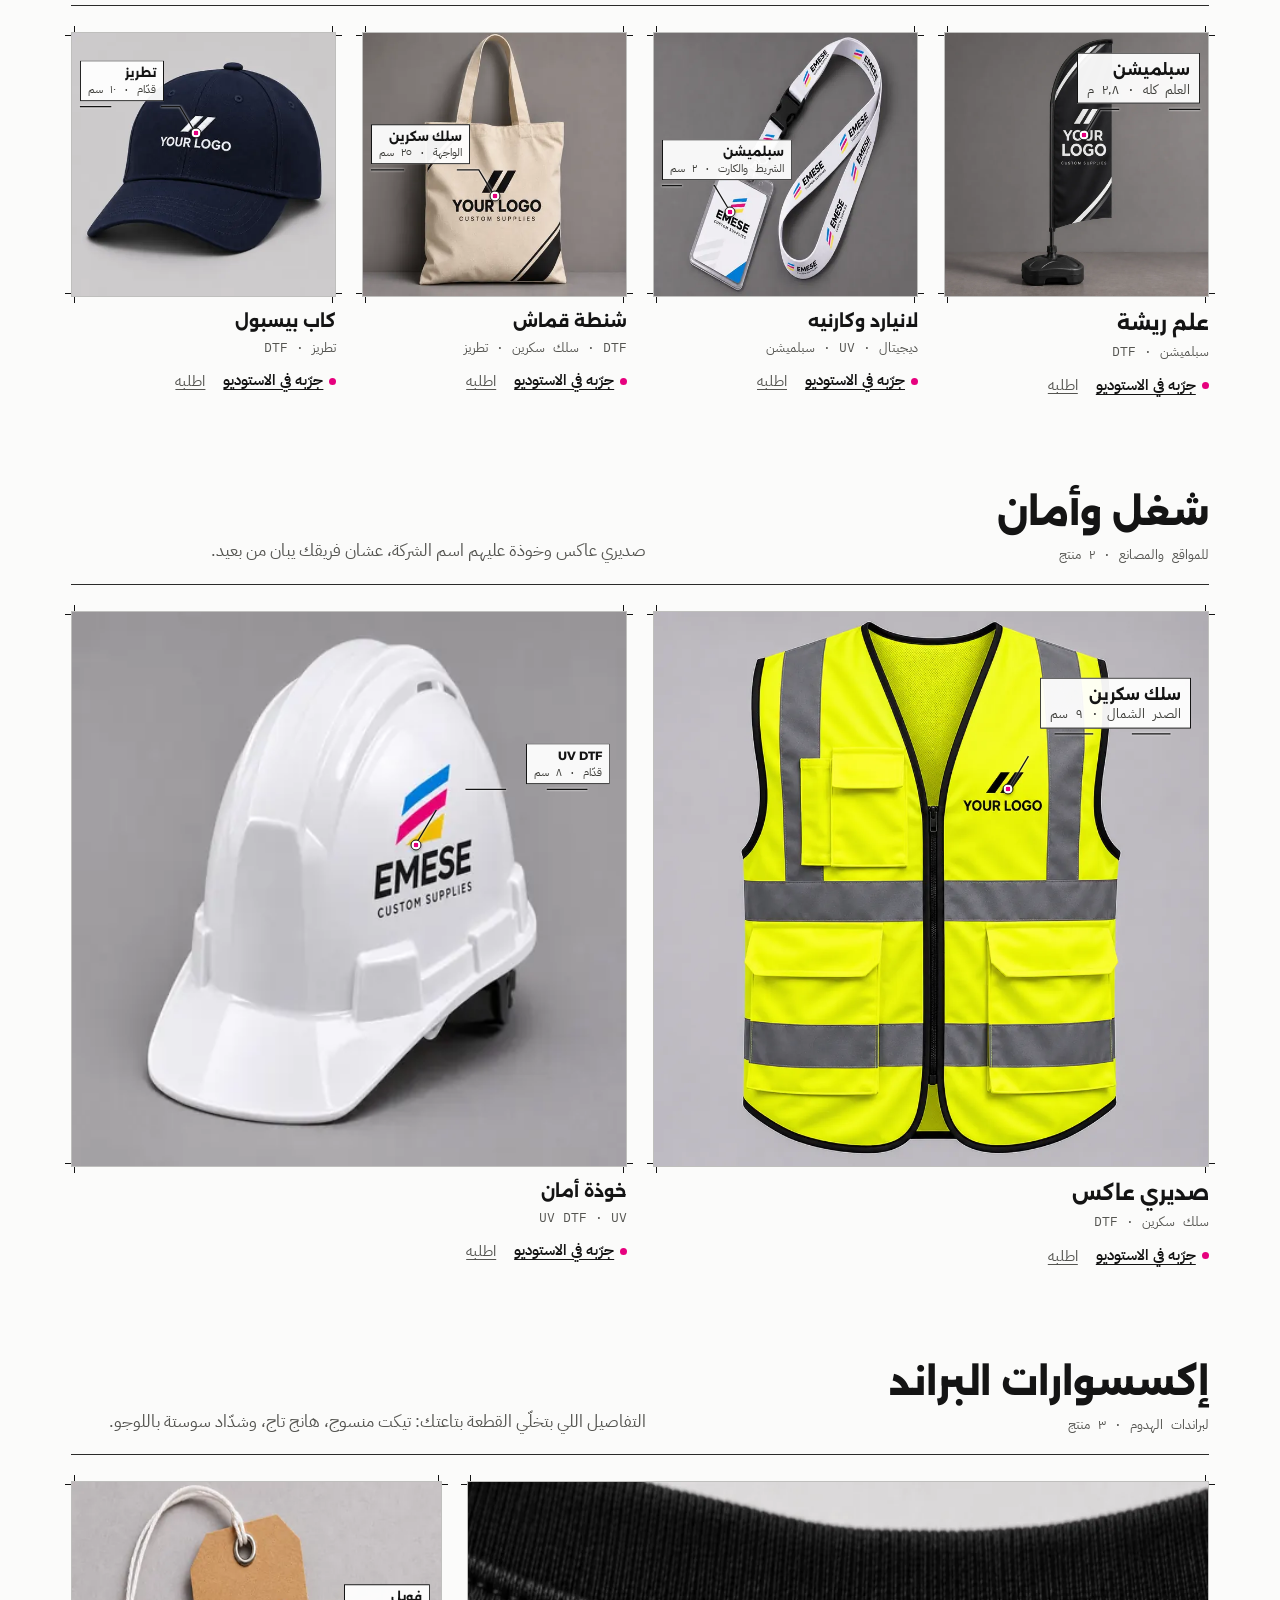
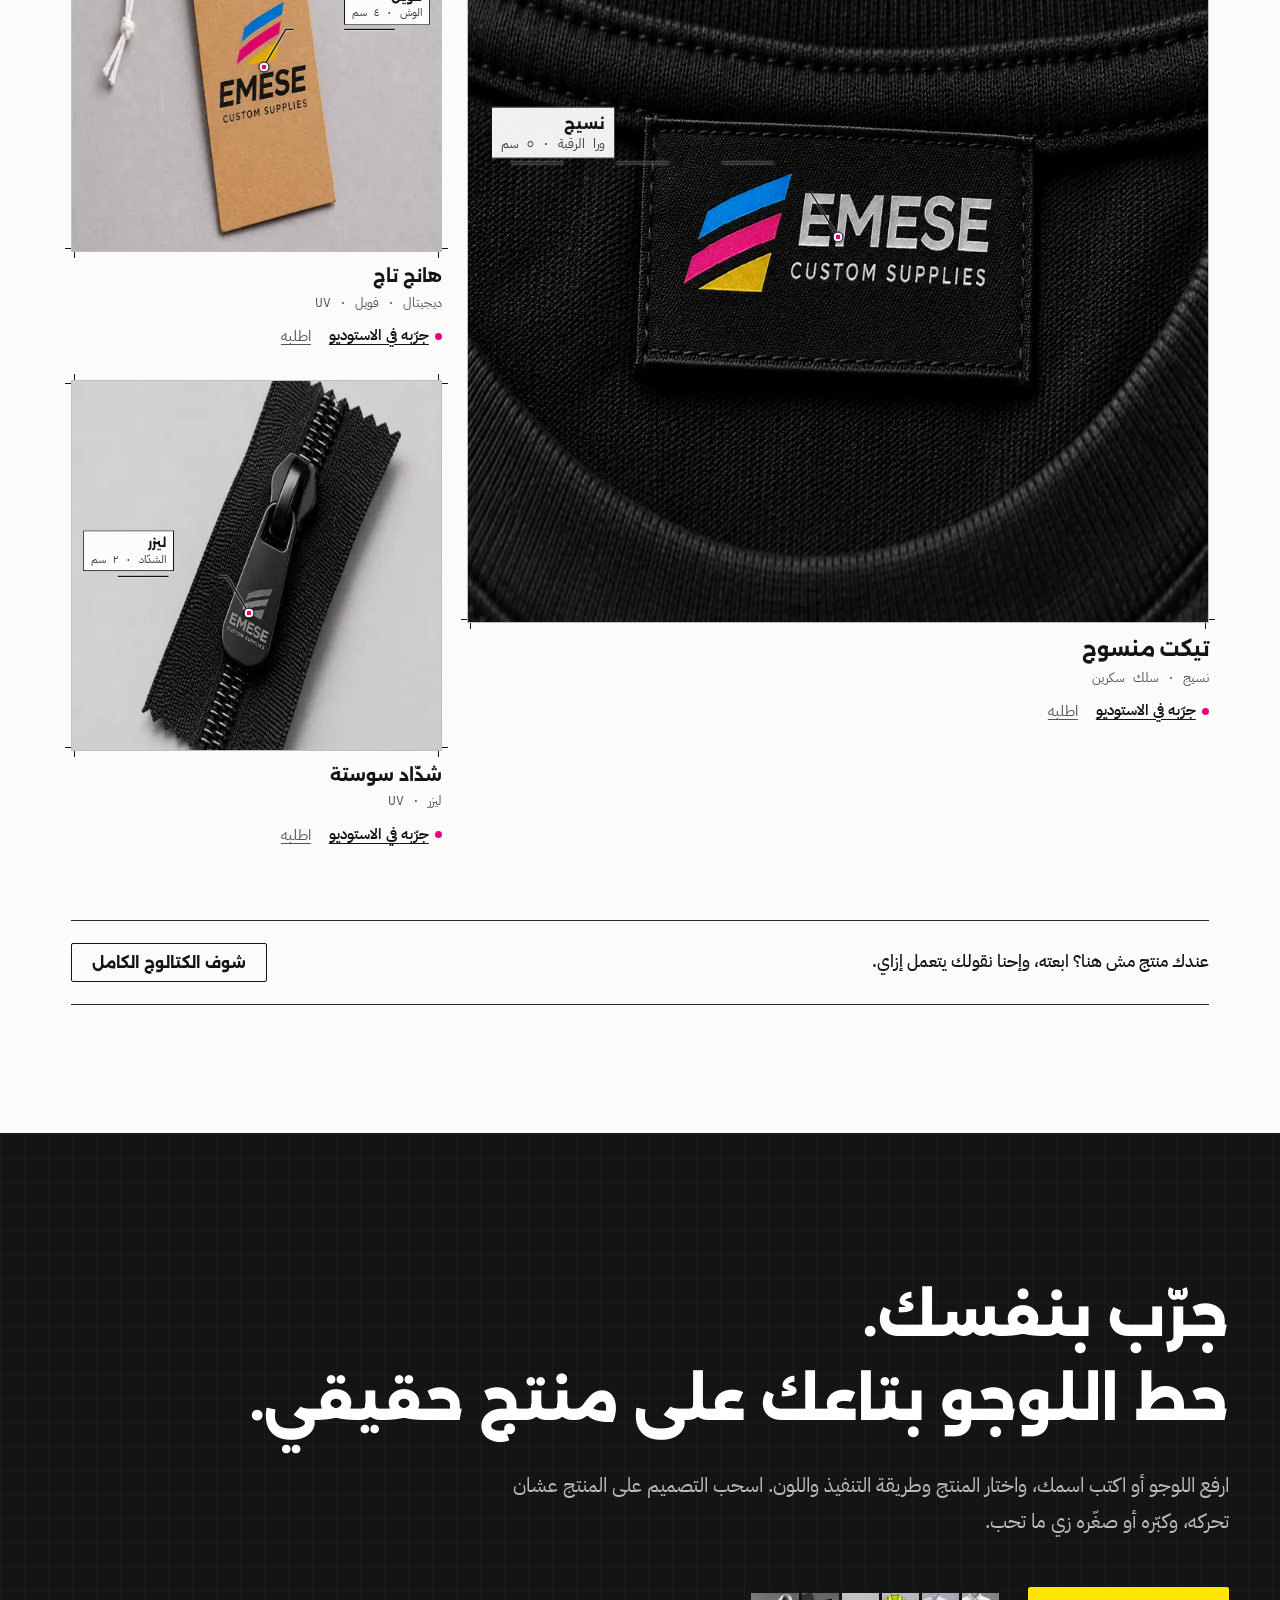
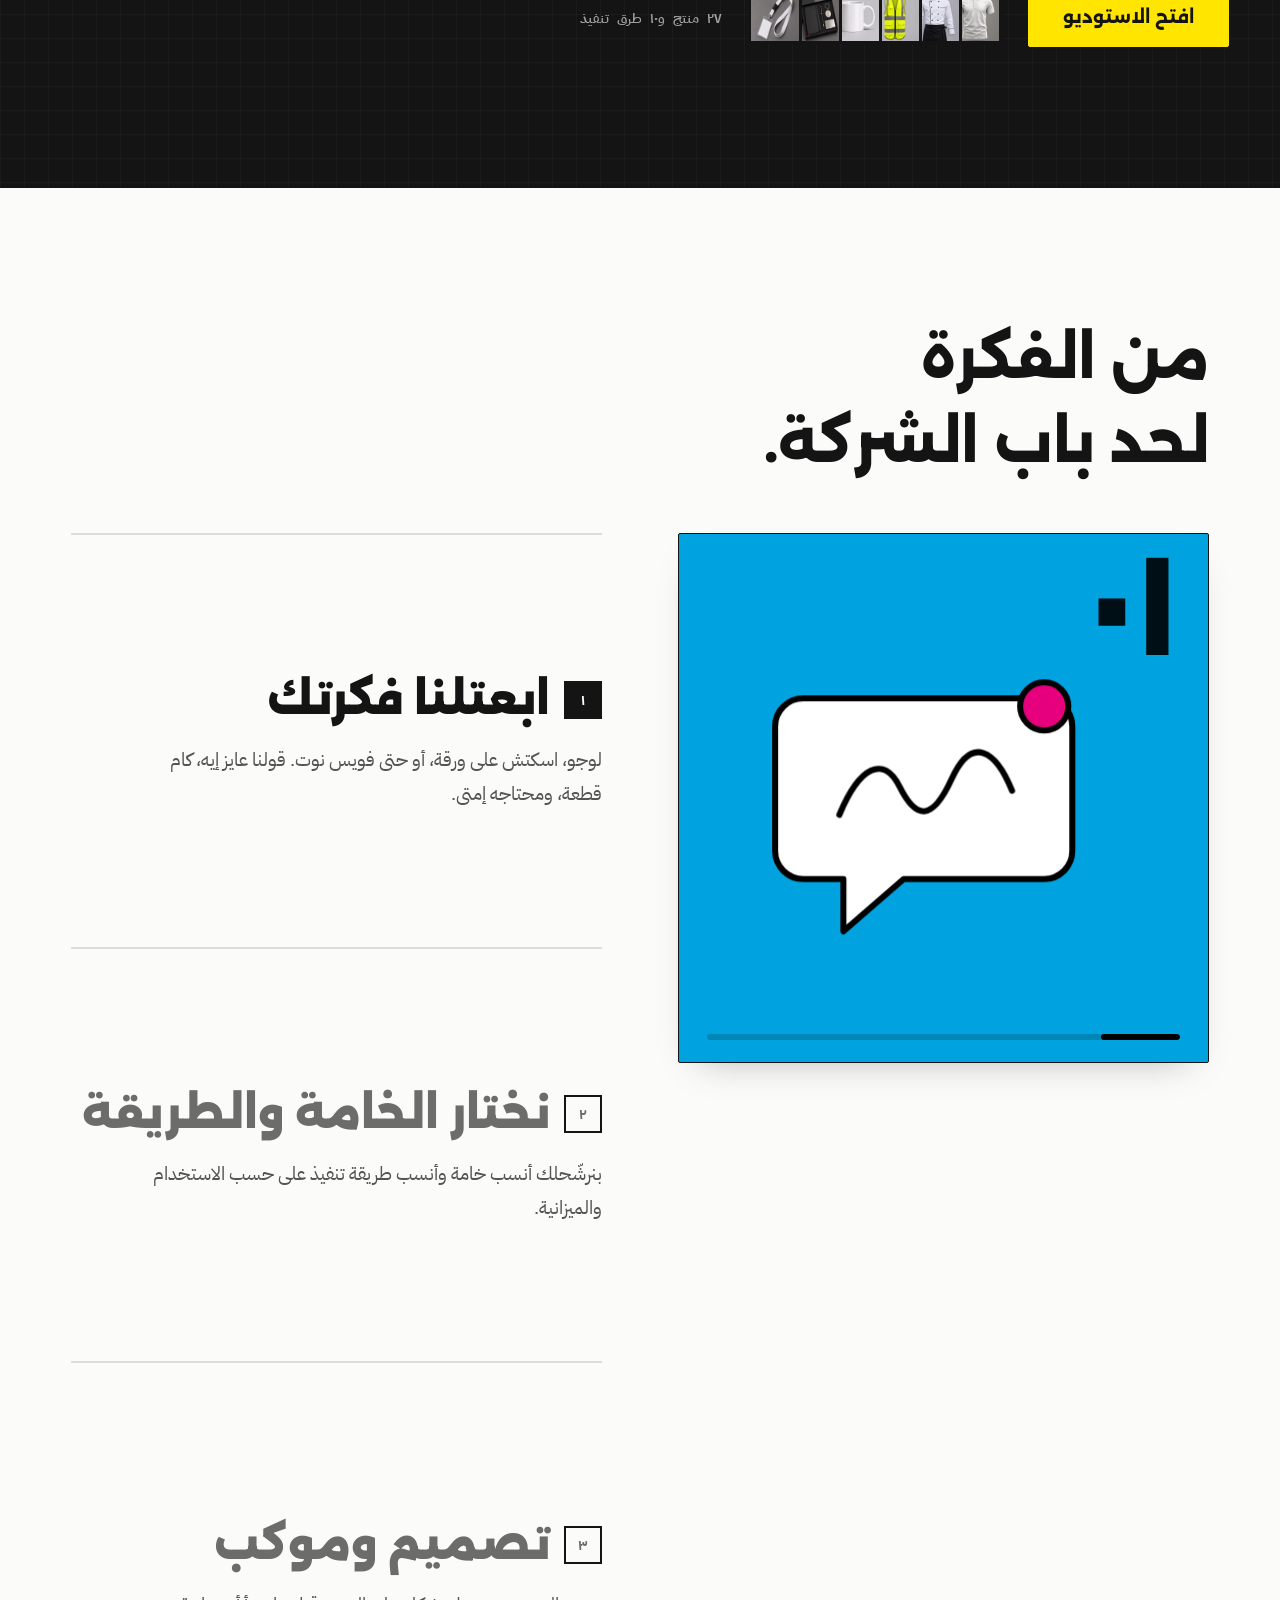
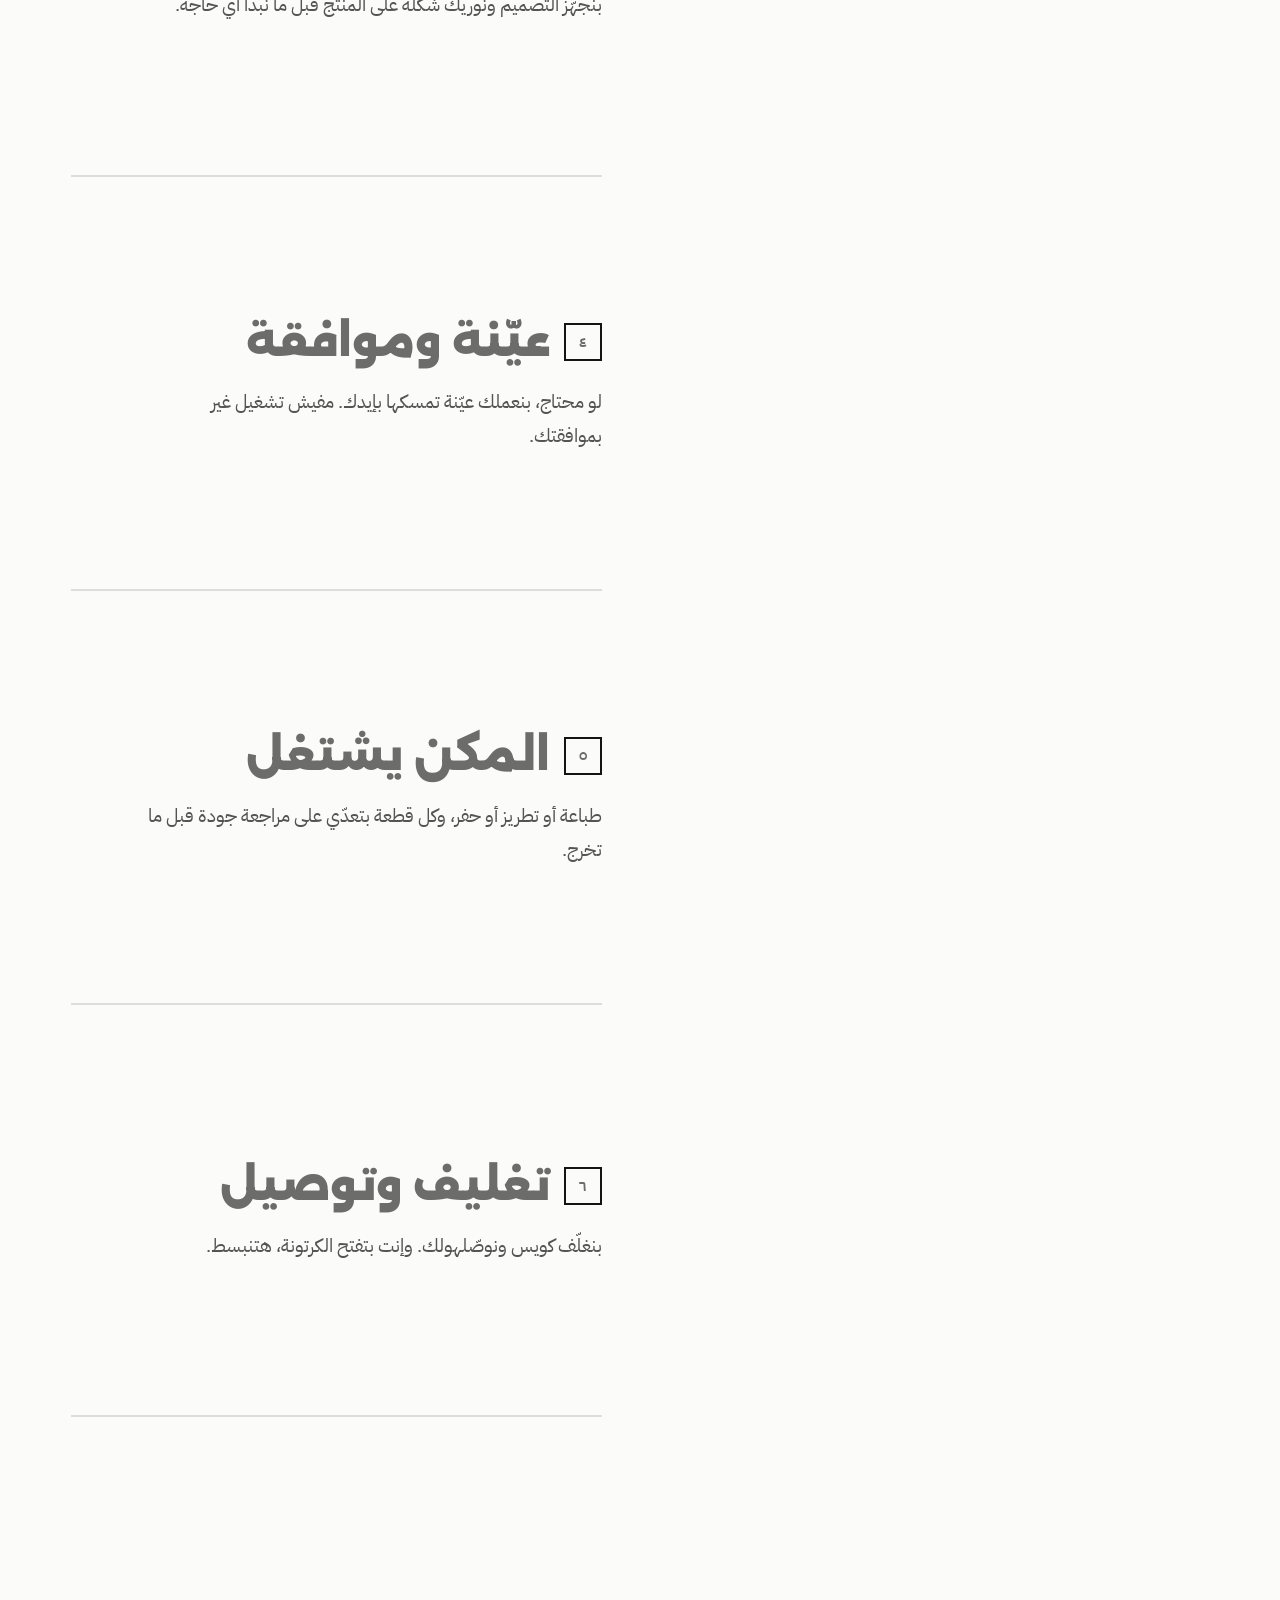
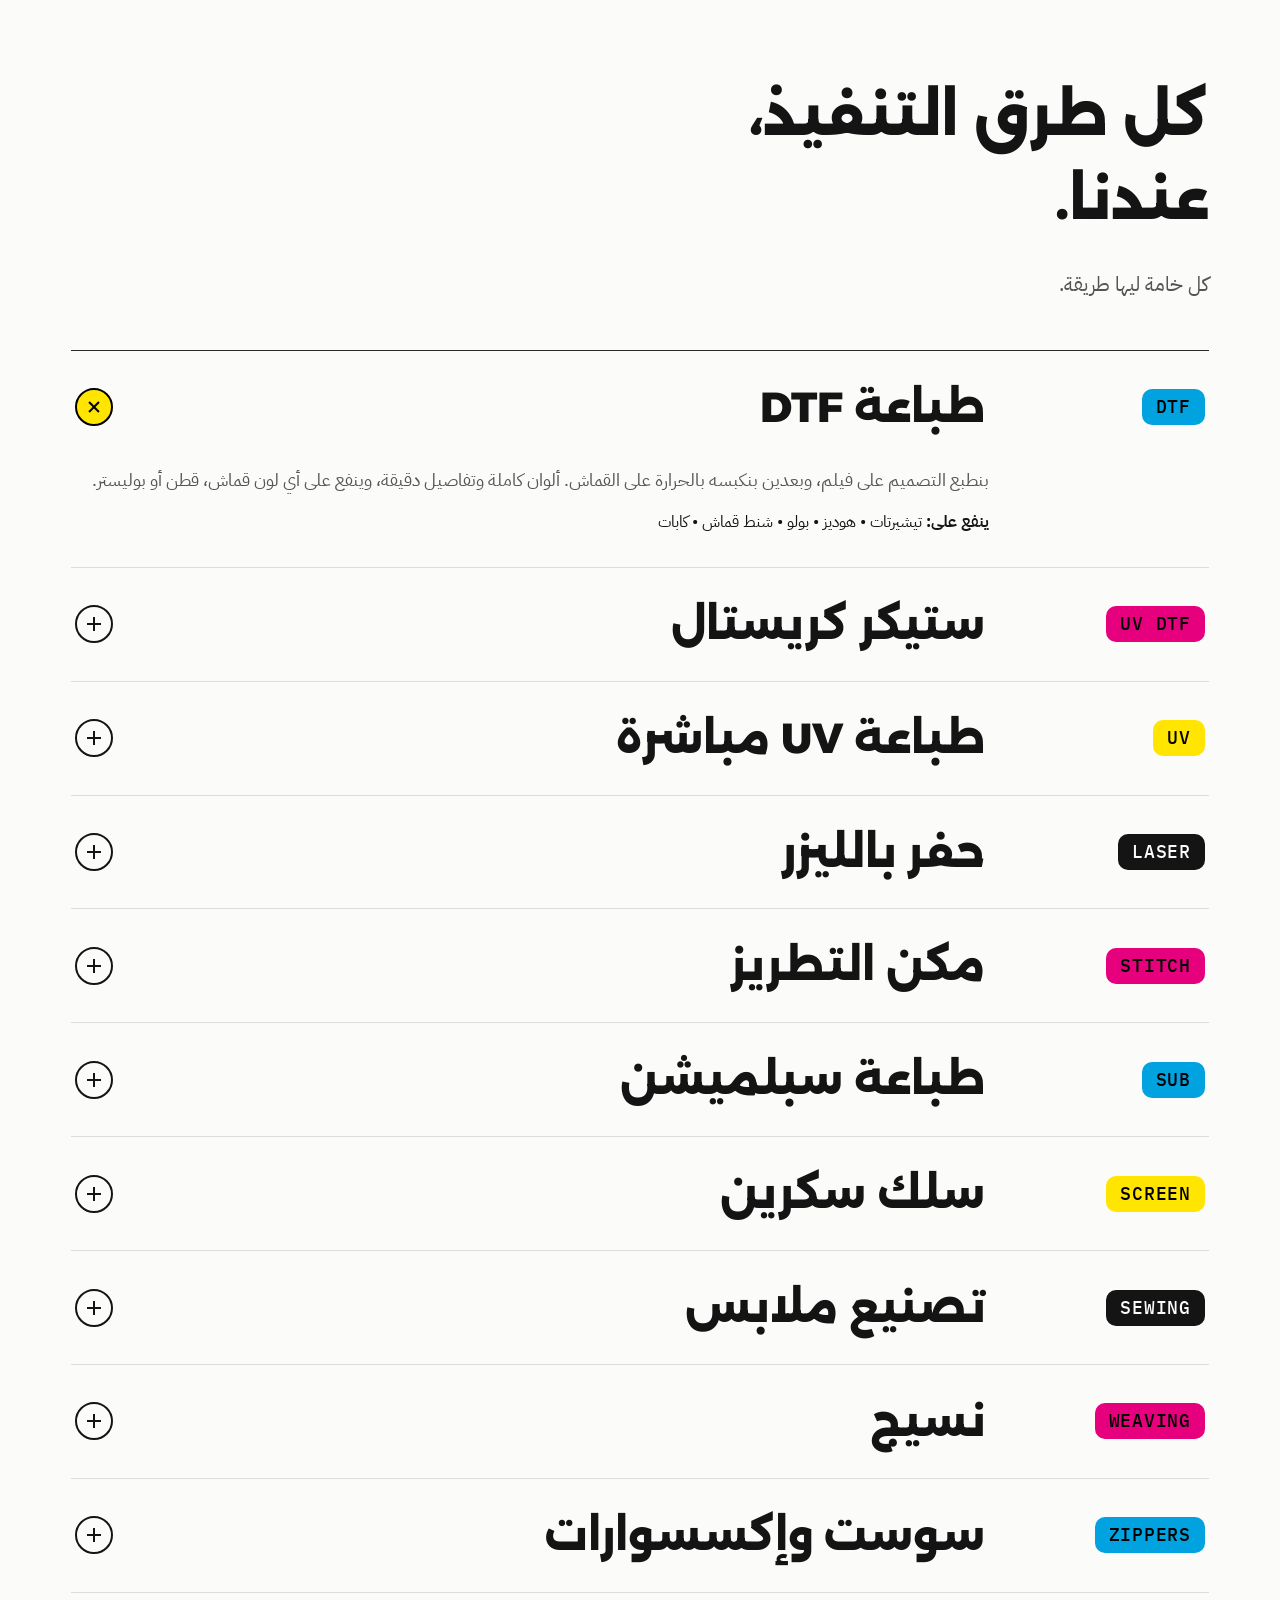
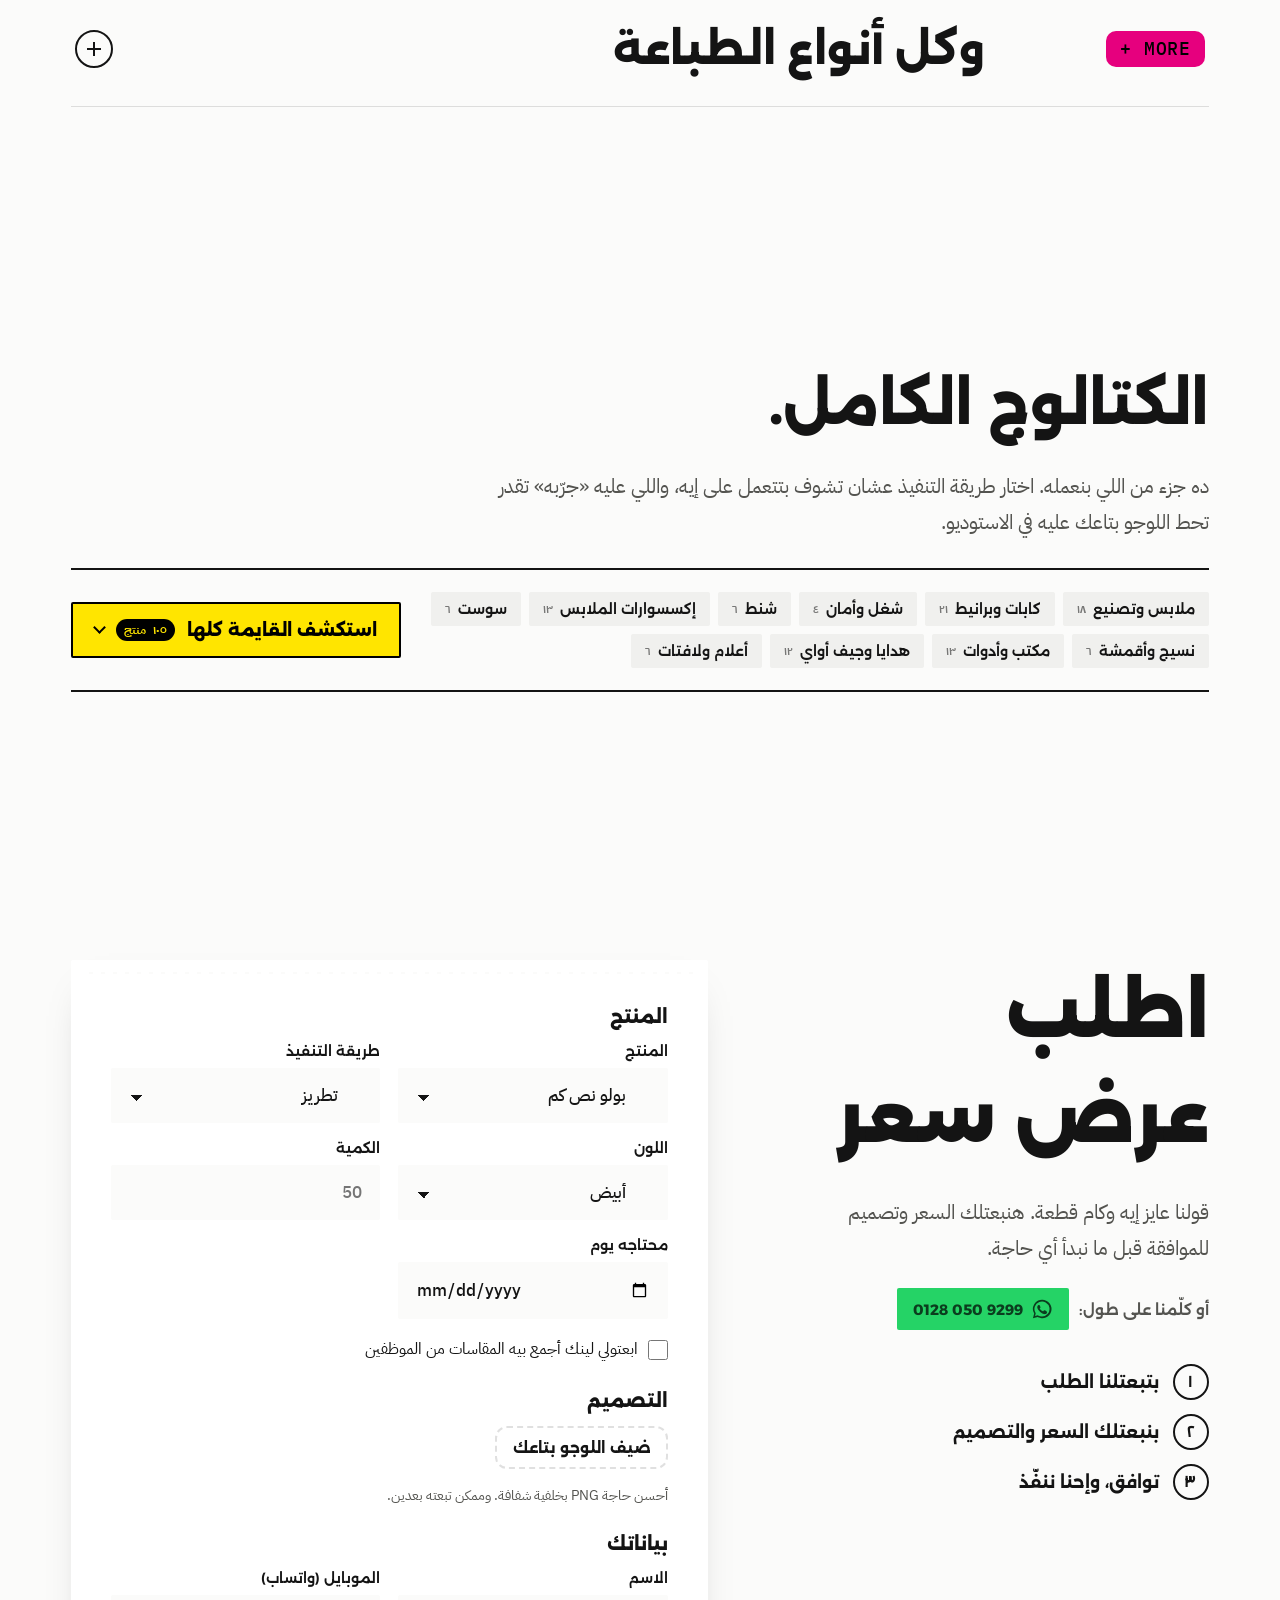
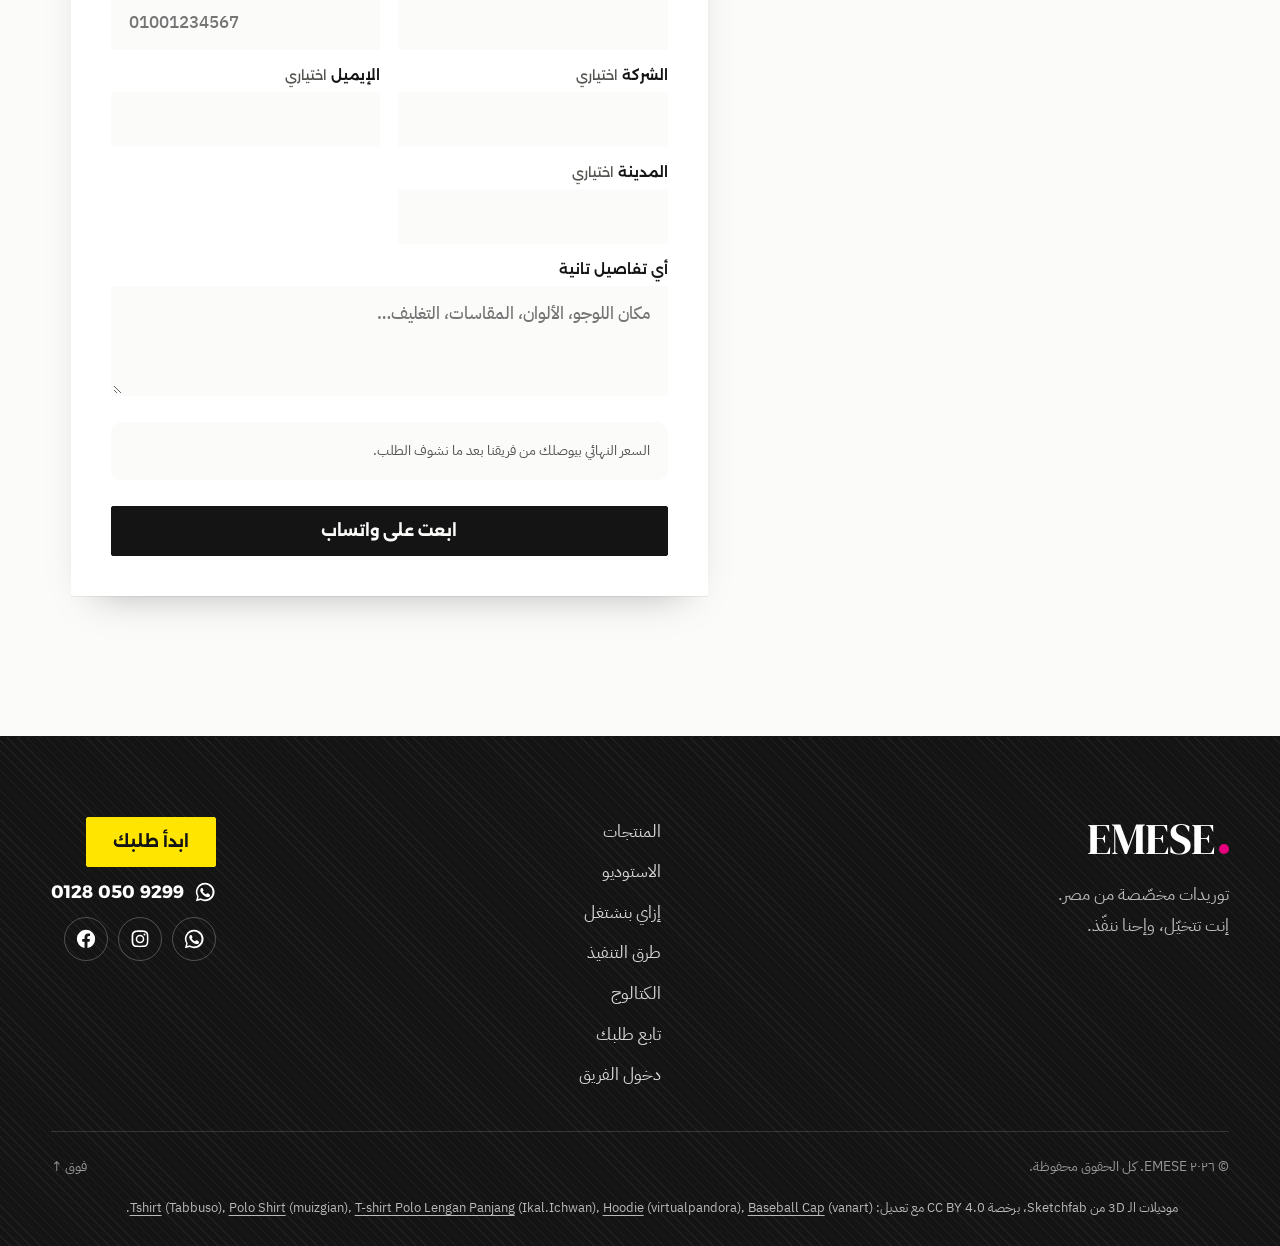
==== commit 2cd7b09f: "Redesign the homepage as a tech pack with the new product photo pairs Display photos for 25 products" ====
--- a/index.html
+++ b/index.html
@@ -5,7 +5,7 @@
   <meta name="viewport" content="width=device-width, initial-scale=1, viewport-fit=cover">
   <title>EMESE | إنت تتخيّل، وإحنا ننفّذ</title>
   <meta name="description" content="EMESE شركة توريدات مخصّصة من مصر: يونيفورمات مطبوعة ومتطرّزة، كشاكيل، أقلام، أعلام، كروت، مجات وهدايا شركات بطباعة DTF و UV DTF و UV وحفر بالليزر وتطريز.">
-  <meta name="theme-color" content="#f1eee8">
+  <meta name="theme-color" content="#fbfbfa">
   <link rel="canonical" href="https://emese-eg.com/">
   <meta property="og:type" content="website">
   <meta property="og:site_name" content="EMESE">
@@ -34,8 +34,9 @@
   </script>
   <link rel="preconnect" href="https://fonts.googleapis.com">
   <link rel="preconnect" href="https://fonts.gstatic.com" crossorigin>
-  <link href="https://fonts.googleapis.com/css2?family=Alexandria:wght@400;600;800;900&family=IBM+Plex+Sans+Arabic:wght@400;500;700&family=DM+Serif+Display&display=swap" rel="stylesheet">
+  <link href="https://fonts.googleapis.com/css2?family=Alexandria:wght@400;600;800;900&family=IBM+Plex+Sans+Arabic:wght@400;500;700&family=IBM+Plex+Mono:wght@400;500&family=DM+Serif+Display&display=swap" rel="stylesheet">
   <link rel="stylesheet" href="css/style.css">
+  <link rel="stylesheet" href="css/techpack.css">
   <!-- three.js for the 360° studio, served from this site; only downloaded when the studio opens -->
   <script type="importmap">{ "imports": { "three": "./vendor/three/three.module.min.js", "three/addons/": "./vendor/three/addons/" } }</script>
 </head>
@@ -48,10 +49,11 @@
       <span class="brand-word">EMESE</span><span class="brand-dot" aria-hidden="true"></span>
     </a>
     <nav class="nav-links" data-i18n-attr="aria-label:nav.label" aria-label="الأقسام">
-      <a href="#products" data-i18n="nav.products">بنعمل إيه</a>
-      <a href="#studio" data-i18n="nav.studio">جرّب منتجك</a>
+      <a href="#products" data-i18n="nav.products">المنتجات</a>
+      <a href="#studio" data-i18n="nav.studio">الاستوديو</a>
       <a href="#steps" data-i18n="nav.steps">إزاي بنشتغل</a>
-      <a href="#machines" data-i18n="nav.machines">المكن</a>
+      <a href="#machines" data-i18n="nav.machines">طرق التنفيذ</a>
+      <a href="#catalogue" data-i18n="nav.catalogue">الكتالوج</a>
     </nav>
     <div class="nav-actions">
       <button class="lang-toggle" id="langToggle" type="button" data-i18n-attr="aria-label:lang.aria" aria-label="Switch to English"><span data-i18n="lang.other">EN</span></button>
@@ -67,10 +69,11 @@
   </header>
   <div class="menu-sheet" id="menuSheet" hidden>
     <nav class="menu-links" data-i18n-attr="aria-label:nav.label" aria-label="الأقسام">
-      <a href="#products" data-i18n="nav.products">بنعمل إيه</a>
-      <a href="#studio" data-i18n="nav.studio">جرّب منتجك</a>
+      <a href="#products" data-i18n="nav.products">المنتجات</a>
+      <a href="#studio" data-i18n="nav.studio">الاستوديو</a>
       <a href="#steps" data-i18n="nav.steps">إزاي بنشتغل</a>
-      <a href="#machines" data-i18n="nav.machines">المكن</a>
+      <a href="#machines" data-i18n="nav.machines">طرق التنفيذ</a>
+      <a href="#catalogue" data-i18n="nav.catalogue">الكتالوج</a>
       <a href="./track.html" data-i18n="nav.track">تابع طلبك</a>
     </nav>
     <a class="btn btn-ink btn-block" href="#order" data-i18n="nav.contact">اطلب عرض سعر</a>
@@ -78,172 +81,53 @@
 
   <main id="main">
 
-    <!-- ===== Hero ===== -->
+    <!-- ===== Hero: a spec plate ===== -->
     <section class="hero">
-      <div class="hero-copy" data-enter>
-        <p class="kicker"><span class="cmy" aria-hidden="true"><i></i><i></i><i></i></span><span data-i18n="hero.kicker">توريدات مخصّصة من مصر</span></p>
-        <h1 class="press">
-          <span class="plate plate-c" aria-hidden="true" data-i18n-html="hero.title">إنت تتخيّل،<br>وإحنا ننفّذ<b class="dot">.</b></span>
-          <span class="plate plate-m" aria-hidden="true" data-i18n-html="hero.title">إنت تتخيّل،<br>وإحنا ننفّذ<b class="dot">.</b></span>
-          <span class="plate plate-y" aria-hidden="true" data-i18n-html="hero.title">إنت تتخيّل،<br>وإحنا ننفّذ<b class="dot">.</b></span>
-          <span class="press-ink" data-i18n-html="hero.title">إنت تتخيّل،<br>وإحنا ننفّذ<b class="dot">.</b></span>
-        </h1>
-        <p class="lead" data-i18n="hero.lead">EMESE بتحوّل فكرتك لحاجة تتلمس: يونيفورم مطبوع أو متطرّز، كشاكيل، أقلام محفورة، أعلام، كروت، مجات، وأي حاجة تتخصّص. طباعة، تطريز، أو حفر بالليزر. إنت قول عايز إيه، والباقي علينا.</p>
+      <div class="hero-copy">
+        <h1 data-i18n-html="hero.title">إنت تتخيّل،<br>وإحنا ننفّذ<b class="dot">.</b></h1>
+        <p class="lead" data-i18n="hero.lead">يونيفورم، هدايا شركات، أدوات مكتب وإكسسوارات براند، باللوجو بتاعك. كل طرق التنفيذ عندنا: تطريز، طباعة، حفر بالليزر ونسيج. شوف شكله الأول، وبعدين قرّر.</p>
         <div class="hero-cta">
           <a class="btn btn-ink" href="#order" data-i18n="hero.cta2">اطلب عرض سعر</a>
-          <a class="btn btn-ghost" href="#studio" data-i18n="hero.cta1">جرّب منتجك</a>
-        </div>
-        <div class="brand-try" id="brandTry">
-          <label class="brand-pick">
-            <input type="file" id="brandFile" accept="image/png,image/jpeg,image/webp,image/svg+xml" class="visually-hidden">
-            <span class="brand-swatch" aria-hidden="true"><i></i><i></i><i></i></span>
-            <span data-i18n="brand.try">جرّب اللوجو بتاعك على كل المنتجات</span>
-          </label>
-          <button type="button" class="brand-reset" id="brandReset" hidden data-i18n="brand.reset">رجّع لوجو EMESE</button>
-          <p class="brand-note" data-i18n="brand.note">اللوجو بيفضل على جهازك، ومش بيترفع لأي مكان غير لما تبعت طلب.</p>
-          <p class="brand-status" id="brandStatus" role="status" aria-live="polite"></p>
-        </div>
-      </div>
-
-      <div class="bento" data-i18n-attr="aria-label:hero.canvasLabel" aria-label="منتجات حقيقية عليها لوجو EMESE" role="group">
-        <a class="tile tile-big" href="#studio" data-try="polo" data-id="polo" style="--i:0"><img src="assets/mockups/polo/hero.webp" alt="بولو نص كم عليه لوجو EMESE" width="960" height="960" fetchpriority="high" loading="eager" decoding="async"><span class="tile-name" data-i18n="pick.polo">بولو نص كم</span></a>
-        <a class="tile" href="#studio" data-try="cap" data-id="cap" style="--i:1"><img src="assets/mockups/cap/hero.webp" alt="كاب بيسبول عليه لوجو EMESE" width="960" height="960" loading="eager" decoding="async"><span class="tile-name" data-i18n="pick.cap">كاب بيسبول</span></a>
-        <a class="tile" href="#studio" data-try="hoodie" data-id="hoodie" style="--i:2"><img src="assets/mockups/hoodie/hero.webp" alt="هودي عليه لوجو EMESE" width="960" height="960" loading="eager" decoding="async"><span class="tile-name" data-i18n="pick.hoodie">هودي</span></a>
-        <a class="tile" href="#studio" data-try="mug" data-id="mug" style="--i:3"><img src="assets/mockups/mug/hero.webp" alt="مج عليه لوجو EMESE" width="960" height="960" loading="lazy" decoding="async"><span class="tile-name" data-i18n="pick.mug">مج</span></a>
-        <a class="tile" href="#studio" data-try="notebook" data-id="notebook" style="--i:4"><img src="assets/mockups/notebook/hero.webp" alt="كشكول عليه لوجو EMESE" width="960" height="960" loading="lazy" decoding="async"><span class="tile-name" data-i18n="pick.notebook">كشكول</span></a>
-      </div>
+          <a class="btn btn-wa" href="https://wa.me/201280509299?text=%D8%A3%D9%87%D9%84%D8%A7%D9%8B%D8%8C%20%D8%B9%D8%A7%D9%8A%D8%B2%20%D8%A3%D8%B7%D9%84%D8%A8%20%D8%B9%D8%B1%D8%B6%20%D8%B3%D8%B9%D8%B1" target="_blank" rel="noopener"><svg viewBox="0 0 24 24" aria-hidden="true"><path fill="currentColor" d="M12 2a9.9 9.9 0 0 0-8.5 15l-1.4 5 5.2-1.4A10 10 0 1 0 12 2Zm0 18.2a8.2 8.2 0 0 1-4.2-1.2l-.3-.2-3.1.8.8-3-.2-.3A8.2 8.2 0 1 1 12 20.2Zm4.5-6.1c-.2-.1-1.5-.7-1.7-.8-.2-.1-.4-.1-.6.1l-.8 1c-.1.2-.3.2-.5.1a6.7 6.7 0 0 1-3.3-2.9c-.2-.4.2-.4.7-1.3.1-.2 0-.3 0-.4l-.8-1.8c-.2-.5-.4-.4-.6-.4h-.5a1 1 0 0 0-.7.3 3 3 0 0 0-.9 2.2 5.2 5.2 0 0 0 1.1 2.7 11.8 11.8 0 0 0 4.5 4c1.7.7 2.3.8 3.2.6.5-.1 1.5-.6 1.7-1.2.2-.6.2-1.1.2-1.2-.1-.1-.3-.2-.5-.3Z"/></svg><span dir="ltr">0128 050 9299</span></a>
+        </div>
+      </div>
+
+      <div class="hero-sheet">
+        <figure class="plate plate-hero drawn" id="heroPlate" data-id="polo" data-i18n-attr="title:hero.plateTitle" title="جرّبه في الاستوديو">
+          <img src="assets/products/polo.webp" alt="بولو نص كم" width="960" height="960" fetchpriority="high" decoding="async">
+          <div class="plate-over"></div>
+          <i class="crop" aria-hidden="true"></i>
+        </figure>
+        <figcaption class="plate-cap" id="heroCap"><span>بولو نص كم</span><span class="mono">تطريز · DTF</span></figcaption>
+        <div class="hero-thumbs" id="heroThumbs" role="group" data-i18n-attr="aria-label:hero.pick" aria-label="اختار منتج"></div>
+      </div>
+      <ul class="hero-legend">
+        <li><i class="reg reg-c" aria-hidden="true"></i><span data-i18n="pos.1">كله من مكان واحد</span></li>
+        <li><i class="reg reg-m" aria-hidden="true"></i><span data-i18n="pos.2">كل طرق التنفيذ عندنا</span></li>
+        <li><i class="reg reg-y" aria-hidden="true"></i><span data-i18n="pos.3">شوفه قبل ما تدفع</span></li>
+        <li><i class="reg reg-k" aria-hidden="true"></i><span data-i18n="pos.4">من قطعة واحدة لشركة كاملة</span></li>
+      </ul>
     </section>
 
     <div class="marquee" aria-hidden="true"><div class="mq-track"></div></div>
 
-    <!-- ===== 01 Products ===== -->
+    <!-- ===== Products, grouped by who orders them ===== -->
     <section class="section" id="products">
       <div class="section-head">
-        <p class="kicker"><span class="cmy" aria-hidden="true"><i></i><i></i><i></i></span><span data-i18n="nav.products">بنعمل إيه</span></p>
-        <h2 data-i18n-html="products.title">كل حاجة ممكن<br>تشيل اسمك.</h2>
-        <p class="sub" data-i18n="products.sub">من قطعة هدية لحد يونيفورم شركة كاملة. اختار المنتج، وإحنا نختارله أنسب طريقة تنفيذ.</p>
-      </div>
-
-      <div class="grid products">
-        <article class="card card-photo" data-pid="polo" style="--accent: var(--c)">
-          <img class="card-img" src="assets/mockups/polo/card.webp" alt="" width="640" height="640" loading="lazy">
-          <h3 data-i18n="p1.t">يونيفورمات مطبوعة ومتطرّزة</h3>
-          <p data-i18n="p1.d">تيشيرتات، بولو، هوديز، وأوفرولات شغل. طباعة بألوان كاملة تستحمل الغسيل، أو لوجو متطرّز على الصدر والكُم.</p>
-          <ul class="chips"><li>DTF</li><li data-i18n="tech.screen">سلك سكرين</li><li data-i18n="tech.stitch">تطريز</li></ul>
-          <button type="button" class="tag-try" data-pid="polo"><span data-i18n="card.try">جرّبه</span></button>
-        </article>
-        <article class="card card-photo" data-pid="cap" style="--accent: var(--m)">
-          <img class="card-img" src="assets/mockups/cap/card.webp" alt="" width="640" height="640" loading="lazy">
-          <h3 data-i18n="p2.t">كابات وبرانيط من كل نوع</h3>
-          <p data-i18n="p2.d">مش بس كاب بيسبول: سناب باك، تراكر بشبك، كاب قماش طري، بوكيت هات، طواقي صوف، فيزور، برانيط شمس، وقبعات شيف وتخرج. بأي لون وباللوجو بتاعك.</p>
-          <ul class="chips"><li data-i18n="tech.stitch">تطريز</li><li>DTF</li><li data-i18n="chip.patches">باتشات</li></ul>
-          <a class="link ev-jump" href="#everything" data-group="headwear"><span data-i18n="p2.link">شوف كل الأنواع</span></a>
-          <button type="button" class="tag-try" data-pid="cap"><span data-i18n="card.try">جرّبه</span></button>
-        </article>
-        <article class="card card-photo" data-pid="notebook" style="--accent: var(--y)">
-          <img class="card-img" src="assets/mockups/notebook/card.webp" alt="" width="640" height="640" loading="lazy">
-          <h3 data-i18n="p3.t">كشاكيل وأجندات</h3>
-          <p data-i18n="p3.d">غلاف بتصميمك، اسم محفور على جلد، أو طباعة UV على أي غلاف.</p>
-          <ul class="chips"><li>UV</li><li data-i18n="tech.laser">ليزر</li><li data-i18n="tech.foil">فويل</li></ul>
-          <button type="button" class="tag-try" data-pid="notebook"><span data-i18n="card.try">جرّبه</span></button>
-        </article>
-        <article class="card card-photo" data-pid="pen" style="--accent: var(--c)">
-          <img class="card-img" src="assets/mockups/pen/card.webp" alt="" width="640" height="640" loading="lazy">
-          <h3 data-i18n="p4.t">أقلام</h3>
-          <p data-i18n="p4.d">أقلام معدن وبلاستيك عليها اسمك أو اللوجو، محفورة بالليزر أو مطبوعة UV.</p>
-          <ul class="chips"><li data-i18n="tech.laser">ليزر</li><li>UV</li></ul>
-          <button type="button" class="tag-try" data-pid="pen"><span data-i18n="card.try">جرّبه</span></button>
-        </article>
-        <article class="card card-photo" data-pid="flag" style="--accent: var(--m)">
-          <img class="card-img" src="assets/mockups/flag/card.webp" alt="" width="640" height="640" loading="lazy" style="object-position: 50% 15%">
-          <h3 data-i18n="p5.t">أعلام ورايات</h3>
-          <p data-i18n="p5.d">أعلام مكاتب، رايات فعاليات، وبانرات بألوان فاقعة ما بتبهتش.</p>
-          <ul class="chips"><li data-i18n="tech.sub">سبلميشن</li><li>DTF</li></ul>
-          <button type="button" class="tag-try" data-pid="flag"><span data-i18n="card.try">جرّبه</span></button>
-        </article>
-        <article class="card card-photo" data-pid="cards" style="--accent: var(--y)">
-          <img class="card-img" src="assets/mockups/cards/card.webp" alt="" width="640" height="640" loading="lazy">
-          <h3 data-i18n="p6.t">كروت</h3>
-          <p data-i18n="p6.d">كروت بيزنس، دعوات، كروت شكر، وكروت خشب أو معدن محفورة.</p>
-          <ul class="chips"><li>UV</li><li data-i18n="tech.foil">فويل</li><li data-i18n="tech.digital">ديجيتال</li></ul>
-          <button type="button" class="tag-try" data-pid="cards"><span data-i18n="card.try">جرّبه</span></button>
-        </article>
-        <article class="card card-photo" data-pid="mug" style="--accent: var(--c)">
-          <img class="card-img" src="assets/mockups/mug/card.webp" alt="" width="640" height="640" loading="lazy">
-          <h3 data-i18n="p7.t">مجات وزمزميات</h3>
-          <p data-i18n="p7.d">التصميم بتاعك ملفوف حوالين المج أو الزمزمية، بلمعة وألوان عالية.</p>
-          <ul class="chips"><li>UV DTF</li><li data-i18n="tech.sub">سبلميشن</li><li data-i18n="tech.laser">ليزر</li></ul>
-          <button type="button" class="tag-try" data-pid="mug"><span data-i18n="card.try">جرّبه</span></button>
-        </article>
-        <article class="card card-photo" data-pid="tote" style="--accent: var(--m)">
-          <img class="card-img" src="assets/mockups/tote/card.webp" alt="" width="640" height="640" loading="lazy">
-          <h3 data-i18n="p8.t">هدايا الشركات</h3>
-          <p data-i18n="p8.d">ميداليات، شنط قماش، بوكسات، دروع، وكل اللي يتعمل «جيف أواي» للعملا والفريق.</p>
-          <ul class="chips"><li data-i18n="tech.laser">ليزر</li><li>UV</li></ul>
-          <button type="button" class="tag-try" data-pid="tote"><span data-i18n="card.try">جرّبه</span></button>
-        </article>
-        <article class="card card-photo" data-pid="hoodie" style="--accent: var(--y)">
-          <img class="card-img" src="assets/mockups/hoodie/card.webp" alt="" width="640" height="640" loading="lazy">
-          <h3 data-i18n="p10.t">هوديز وسويت شيرت</h3>
-          <p data-i18n="p10.d">هوديز تقيلة بطباعة أو تطريز، من أول الباترون لحد آخر غرزة.</p>
-          <ul class="chips"><li>DTF</li><li data-i18n="tech.stitch">تطريز</li><li data-i18n="chip.sewing">تصنيع</li></ul>
-          <button type="button" class="tag-try" data-pid="hoodie"><span data-i18n="card.try">جرّبه</span></button>
-        </article>
-        <article class="card card-photo" data-pid="zipper" style="--accent: var(--c)">
-          <img class="card-img" src="assets/mockups/zipper/card.webp" alt="" width="640" height="640" loading="lazy">
-          <h3 data-i18n="p11.t">سوست وإكسسوارات</h3>
-          <p data-i18n="p11.d">سوست بالمقاس واللون، شدّادات بلوجو، زراير، باتشات جلد وهانج تاج.</p>
-          <ul class="chips"><li data-i18n="chip.zippers">سوست</li><li data-i18n="tech.laser">ليزر</li><li>UV</li></ul>
-          <button type="button" class="tag-try" data-pid="zipper"><span data-i18n="card.try">جرّبه</span></button>
-        </article>
-        <article class="card card-photo" data-pid="label" style="--accent: var(--m)">
-          <img class="card-img" src="assets/mockups/label/card.webp" alt="" width="640" height="640" loading="lazy">
-          <h3 data-i18n="p12.t">نسيج وتيكت</h3>
-          <p data-i18n="p12.d">تيكت منسوج، شرايط بلوجو، وأقمشة بننسجها مخصوص لطلبك.</p>
-          <ul class="chips"><li data-i18n="chip.weaving">نسيج</li><li data-i18n="tech.screen">سلك سكرين</li></ul>
-          <button type="button" class="tag-try" data-pid="label"><span data-i18n="card.try">جرّبه</span></button>
-        </article>
-        <article class="card card-wild">
-          <svg class="ico" viewBox="0 0 64 64" aria-hidden="true"><path d="M24 24a8 8 0 1 1 12 7c-3 2-4 3-4 7M32 46v2"/><circle cx="32" cy="32" r="26"/></svg>
-          <h3 data-i18n="p9.t">وأي حاجة تانية</h3>
-          <p data-i18n="p9.d">عندك فكرة غريبة؟ ابعتها، وإحنا نقولك تتعمل إزاي وعلى أنهي مكنة.</p>
-          <a class="link" href="#order"><span data-i18n="p9.link">ابعت فكرتك</span></a>
-        </article>
-      </div>
-    
-      <div class="everything" id="everything">
-        <div class="ev-head">
-          <h3 class="ev-title" data-i18n-html="ev.title">والقايمة<br>لسه طويلة.</h3>
-          <p class="sub" data-i18n="ev.sub">ده جزء من اللي بنعمله. اختار طريقة التنفيذ عشان تشوف بتتعمل على إيه، واللي عليه «جرّبه» تقدر تحط اللوجو بتاعك عليه في الاستوديو.</p>
-        </div>
-        <div class="ev-teaser">
-          <ul class="ev-peek" data-i18n-attr="aria-label:ev.groups" aria-label="المجموعات"></ul>
-          <button type="button" class="ev-toggle" id="evToggle" aria-expanded="false" aria-controls="evBody">
-            <span class="ev-toggle-label"></span>
-            <small class="ev-total"></small>
-            <span class="chev" aria-hidden="true"></span>
-          </button>
-        </div>
-        <div class="ev-body" id="evBody" inert>
-          <div class="ev-body-inner">
-            <div class="ev-bar">
-              <div class="ev-filters" role="toolbar" data-i18n-attr="aria-label:ev.filters" aria-label="فلتر حسب طريقة التنفيذ"></div>
-              <span class="ev-count" aria-live="polite"></span>
-            </div>
-            <div class="ev-groups"></div>
-            <div class="ev-foot">
-              <p class="ev-more"><span data-i18n="ev.more">مش لاقي اللي بتدور عليه؟</span> <a href="#order" data-i18n="ev.moreLink">ابعتهولنا وإحنا نشوفه</a></p>
-              <button type="button" class="ev-close" data-i18n="ev.close">اقفل القايمة</button>
-            </div>
-          </div>
-        </div>
+        <h2 data-i18n-html="products.title">كل اللي شغلك محتاجه،<br>من مكان واحد.</h2>
+        <p class="sub" data-i18n="products.sub">منتجات متقسّمة على حسب شغلك. على كل صورة مكتوب اللوجو بيتعمل بإيه وفين، ودوس «جرّبه» عشان تحط اللوجو بتاعك عليه.</p>
+      </div>
+      <nav class="range-bar" id="rangeBar" data-i18n-attr="aria-label:ranges.label" aria-label="المجموعات"></nav>
+      <div id="ranges"></div>
+      <div class="ranges-more">
+        <p data-i18n="ranges.more">عندك منتج مش هنا؟ ابعته، وإحنا نقولك يتعمل إزاي.</p>
+        <a class="btn btn-ghost btn-sm" href="#catalogue" data-i18n="ranges.cat">شوف الكتالوج الكامل</a>
       </div>
     </section>
 
     <!-- ===== 02 Studio ===== -->
     <section class="studio" id="studio">
       <div class="studio-head">
-        <p class="kicker"><span class="cmy" aria-hidden="true"><i></i><i></i><i></i></span><span data-i18n="studio.kicker">استوديو ٣٦٠°</span></p>
         <h2 data-i18n-html="studio.title">جرّب بنفسك.<br>حط اللوجو بتاعك على منتج حقيقي.</h2>
         <p class="sub" data-i18n="studio.sub">ارفع اللوجو أو اكتب اسمك، واختار المنتج وطريقة التنفيذ واللون. اسحب التصميم على المنتج عشان تحركه، وكبّره أو صغّره زي ما تحب.</p>
       </div>
@@ -253,9 +137,9 @@
           <span data-i18n="studio.open">افتح الاستوديو</span>
         </button>
         <div class="launch-thumbs" aria-hidden="true">
-          <img src="assets/mockups/polo/thumb.webp" alt="" width="54" height="54" loading="lazy"><img src="assets/mockups/hoodie/thumb.webp" alt="" width="54" height="54" loading="lazy"><img src="assets/mockups/cap/thumb.webp" alt="" width="54" height="54" loading="lazy"><img src="assets/mockups/mug/thumb.webp" alt="" width="54" height="54" loading="lazy"><img src="assets/mockups/notebook/thumb.webp" alt="" width="54" height="54" loading="lazy"><img src="assets/mockups/zipper/thumb.webp" alt="" width="54" height="54" loading="lazy">
-        </div>
-        <span class="launch-note" data-i18n="studio.count">١٩ منتج حقيقي و١٠ طرق تنفيذ</span>
+          <img src="assets/mockups/polo/thumb.webp" alt="" width="54" height="54" loading="lazy"><img src="assets/mockups/chef/thumb.webp" alt="" width="54" height="54" loading="lazy"><img src="assets/mockups/vest/thumb.webp" alt="" width="54" height="54" loading="lazy"><img src="assets/mockups/mug/thumb.webp" alt="" width="54" height="54" loading="lazy"><img src="assets/mockups/giftset/thumb.webp" alt="" width="54" height="54" loading="lazy"><img src="assets/mockups/lanyard/thumb.webp" alt="" width="54" height="54" loading="lazy">
+        </div>
+        <span class="launch-note" data-i18n="studio.count">٢٧ منتج و١٠ طرق تنفيذ</span>
       </div>
 
       <div class="studio-body" id="studioBody" hidden>
@@ -335,7 +219,6 @@
     <!-- ===== 03 Steps ===== -->
     <section class="section steps-section" id="steps">
       <div class="section-head">
-        <p class="kicker"><span class="cmy" aria-hidden="true"><i></i><i></i><i></i></span><span data-i18n="nav.steps">إزاي بنشتغل</span></p>
         <h2 data-i18n-html="steps.title">من الفكرة<br>لحد باب الشركة.</h2>
       </div>
 
@@ -362,8 +245,7 @@
     <!-- ===== 04 Machines ===== -->
     <section class="section" id="machines">
       <div class="section-head">
-        <p class="kicker"><span class="cmy" aria-hidden="true"><i></i><i></i><i></i></span><span data-i18n="nav.machines">المكن</span></p>
-        <h2 data-i18n-html="machines.title">المكن اللي<br>بيعمل السحر.</h2>
+        <h2 data-i18n-html="machines.title">كل طرق التنفيذ،<br>عندنا.</h2>
         <p class="sub" data-i18n="machines.sub">كل خامة ليها طريقة.</p>
       </div>
 
@@ -445,6 +327,37 @@
             <p class="m-on" data-i18n-html="m6.on"><b>يعني:</b> لو بتتعمل، بنعملها.</p>
           </div>
         </details>
+      </div>
+    </section>
+
+    <!-- ===== Full catalogue ===== -->
+    <section class="section" id="catalogue">
+      <div class="everything" id="everything">
+        <div class="ev-head">
+          <h2 class="ev-title" data-i18n-html="ev.title">الكتالوج الكامل.</h2>
+          <p class="sub" data-i18n="ev.sub">ده جزء من اللي بنعمله. اختار طريقة التنفيذ عشان تشوف بتتعمل على إيه، واللي عليه «جرّبه» تقدر تحط اللوجو بتاعك عليه في الاستوديو.</p>
+        </div>
+        <div class="ev-teaser">
+          <ul class="ev-peek" data-i18n-attr="aria-label:ev.groups" aria-label="المجموعات"></ul>
+          <button type="button" class="ev-toggle" id="evToggle" aria-expanded="false" aria-controls="evBody">
+            <span class="ev-toggle-label"></span>
+            <small class="ev-total"></small>
+            <span class="chev" aria-hidden="true"></span>
+          </button>
+        </div>
+        <div class="ev-body" id="evBody" inert>
+          <div class="ev-body-inner">
+            <div class="ev-bar">
+              <div class="ev-filters" role="toolbar" data-i18n-attr="aria-label:ev.filters" aria-label="فلتر حسب طريقة التنفيذ"></div>
+              <span class="ev-count" aria-live="polite"></span>
+            </div>
+            <div class="ev-groups"></div>
+            <div class="ev-foot">
+              <p class="ev-more"><span data-i18n="ev.more">مش لاقي اللي بتدور عليه؟</span> <a href="#order" data-i18n="ev.moreLink">ابعتهولنا وإحنا نشوفه</a></p>
+              <button type="button" class="ev-close" data-i18n="ev.close">اقفل القايمة</button>
+            </div>
+          </div>
+        </div>
       </div>
     </section>
 
@@ -540,10 +453,11 @@
         <p data-i18n-html="footer.tag">توريدات مخصّصة من مصر.<br>إنت تتخيّل، وإحنا ننفّذ.</p>
       </div>
       <nav class="footer-links" data-i18n-attr="aria-label:nav.label" aria-label="الأقسام">
-        <a href="#products" data-i18n="nav.products">بنعمل إيه</a>
-        <a href="#studio" data-i18n="nav.studio">جرّب منتجك</a>
+        <a href="#products" data-i18n="nav.products">المنتجات</a>
+        <a href="#studio" data-i18n="nav.studio">الاستوديو</a>
         <a href="#steps" data-i18n="nav.steps">إزاي بنشتغل</a>
-        <a href="#machines" data-i18n="nav.machines">المكن</a>
+        <a href="#machines" data-i18n="nav.machines">طرق التنفيذ</a>
+        <a href="#catalogue" data-i18n="nav.catalogue">الكتالوج</a>
         <a href="track.html" data-i18n="nav.track">تابع طلبك</a>
         <a href="admin.html" data-i18n="nav.team">دخول الفريق</a>
       </nav>
@@ -567,9 +481,8 @@
   <a class="wa-float" href="https://wa.me/201280509299?text=%D8%A3%D9%87%D9%84%D8%A7%D9%8B%D8%8C%20%D8%B9%D8%A7%D9%8A%D8%B2%20%D8%A3%D8%B7%D9%84%D8%A8%20%D8%B9%D8%B1%D8%B6%20%D8%B3%D8%B9%D8%B1" target="_blank" rel="noopener" data-i18n-attr="aria-label:contact.wa" aria-label="كلّمنا على واتساب"><svg viewBox="0 0 24 24" aria-hidden="true"><path fill="currentColor" d="M12 2a9.9 9.9 0 0 0-8.5 15l-1.4 5 5.2-1.4A10 10 0 1 0 12 2Zm0 18.2a8.2 8.2 0 0 1-4.2-1.2l-.3-.2-3.1.8.8-3-.2-.3A8.2 8.2 0 1 1 12 20.2Zm4.5-6.1c-.2-.1-1.5-.7-1.7-.8-.2-.1-.4-.1-.6.1l-.8 1c-.1.2-.3.2-.5.1a6.7 6.7 0 0 1-3.3-2.9c-.2-.4.2-.4.7-1.3.1-.2 0-.3 0-.4l-.8-1.8c-.2-.5-.4-.4-.6-.4h-.5a1 1 0 0 0-.7.3 3 3 0 0 0-.9 2.2 5.2 5.2 0 0 0 1.1 2.7 11.8 11.8 0 0 0 4.5 4c1.7.7 2.3.8 3.2.6.5-.1 1.5-.6 1.7-1.2.2-.6.2-1.1.2-1.2-.1-.1-.3-.2-.5-.3Z"/></svg></a>
 
   <script type="module" src="js/main.js"></script>
-  <script type="module" src="js/bento.js"></script>
+  <script type="module" src="js/ranges.js"></script>
   <script type="module" src="js/studio.js"></script>
-  <script type="module" src="js/brand.js"></script>
   <script type="module" src="js/order.js"></script>
 </body>
 </html>
--- a/css/techpack.css
+++ b/css/techpack.css
@@ -0,0 +1,341 @@
+/* =========================================================
+   EMESE: tech pack. The site as a garment factory's spec sheet:
+   white sheets on a faint grid, hairline rules, framed product
+   plates with crop marks, callouts with measurements in mono,
+   CMY only as registration marks. Loaded after style.css.
+   ========================================================= */
+:root {
+  --bg: #fbfbfa;
+  --surface: #f0f0ee;
+  --sheet: #ffffff;
+  --fg: #141414;
+  --fg-soft: #545450;
+  --line: rgba(20, 20, 20, .13);
+  --rule: rgba(20, 20, 20, .9);
+  --grid: rgba(20, 20, 20, .045);
+  --edge: #141414;
+  --block: #141414;
+  --grain: 0;
+  --r: 2px;
+  --f-mono: "IBM Plex Mono", "IBM Plex Sans Arabic", ui-monospace, Menlo, monospace;
+  --ease-out: cubic-bezier(.16, 1, .3, 1);
+  --nav-h: 70px;
+}
+:root[data-theme="dark"] {
+  --bg: #111212;
+  --surface: #1a1b1b;
+  --sheet: #18191a;
+  --fg: #f1f1ef;
+  --fg-soft: #a9a9a5;
+  --line: rgba(241, 241, 239, .14);
+  --rule: rgba(241, 241, 239, .85);
+  --grid: rgba(241, 241, 239, .04);
+  --edge: #f1f1ef;
+  --block: #0b0b0b;
+}
+body::before { display: none; }
+body { font-size: 17px; }
+.mono { font-family: var(--f-mono); font-feature-settings: "tnum" 1; letter-spacing: 0; }
+::selection { background: var(--fg); color: var(--bg); }
+:focus-visible { outline: 2px solid var(--m); outline-offset: 3px; border-radius: 0; }
+html { scrollbar-color: color-mix(in srgb, var(--fg) 35%, transparent) transparent; accent-color: var(--fg); caret-color: var(--m); }
+a { text-underline-offset: .22em; text-decoration-thickness: 1px; }
+
+/* ---------- buttons: flat ink rectangles ---------- */
+.btn { border-radius: var(--r); border-width: 1.5px; font-weight: 700; transition: background-color .2s, color .2s, border-color .2s, box-shadow .2s; }
+.btn:hover { --b-bg: color-mix(in srgb, var(--fg) 82%, var(--bg)); --b-bd: var(--b-bg); --b-fg: var(--bg); }
+.btn-ghost:hover { --b-bg: var(--fg); --b-bd: var(--fg); --b-fg: var(--bg); }
+.btn-ink { --b-bg: var(--fg); --b-fg: var(--bg); --b-bd: var(--fg); }
+.btn-y { --b-bg: var(--y); --b-fg: #141414; --b-bd: var(--y); }
+.btn-y:hover { --b-bg: #f5db00; --b-bd: #f5db00; --b-fg: #141414; }
+.btn-wa { --b-bg: transparent; --b-fg: var(--fg); --b-bd: var(--fg); gap: 10px; font-family: var(--f-mono); font-weight: 500; letter-spacing: .02em; }
+.btn-wa svg { width: 20px; height: 20px; color: #1fa855; }
+.btn-wa:hover { --b-bg: var(--fg); --b-fg: var(--bg); --b-bd: var(--fg); }
+.lang-toggle, .theme-toggle { border-radius: var(--r); }
+.lang-toggle { font-family: var(--f-display); }
+
+/* ---------- header ---------- */
+.nav { background: color-mix(in srgb, var(--bg) 92%, transparent); border-bottom: 1px solid var(--line); }
+.nav-links { gap: 26px; }
+.nav-links a { font-weight: 500; font-size: 15.5px; }
+.nav-links a::after { height: 1.5px; background: var(--fg); }
+.menu-sheet { background: var(--bg); }
+
+/* ---------- registration marks: the only place CMY shows as colour fields ---------- */
+.reg { --rc: var(--c); position: relative; display: inline-block; width: 15px; height: 15px; flex: none; border: 1.5px solid var(--rc); border-radius: 50%; }
+.reg::before, .reg::after { content: ""; position: absolute; background: var(--rc); }
+.reg::before { left: 50%; top: -4px; bottom: -4px; width: 1.5px; translate: -50% 0; }
+.reg::after { top: 50%; left: -4px; right: -4px; height: 1.5px; translate: 0 -50%; }
+.reg-m { --rc: var(--m); }
+.reg-y { --rc: #e3c900; }
+.reg-k { --rc: var(--fg); }
+
+/* =========================================================
+   HERO: copy on the start side, a spec plate on the end side
+   ========================================================= */
+.hero {
+  grid-template-columns: minmax(0, 1fr) minmax(0, 1.05fr);
+  gap: clamp(32px, 5vw, 80px);
+  min-height: 0;
+  padding: clamp(36px, 5vw, 64px) var(--gutter) clamp(48px, 6vw, 80px);
+  max-width: 1360px;
+  grid-template-areas: "copy sheet" "legend sheet";
+  grid-template-rows: auto auto;
+  align-content: center; align-items: start; row-gap: 0;
+}
+.hero-copy { grid-area: copy; align-self: end; }
+.hero-sheet { grid-area: sheet; align-self: center; }
+.hero-legend { grid-area: legend; }
+.hero h1 { font-size: clamp(2.6rem, 5.6vw, 5rem); font-weight: 800; line-height: 1.45; letter-spacing: 0; }
+[lang="en"] .hero h1 { font-size: clamp(2.6rem, 5vw, 4.6rem); line-height: 1.05; letter-spacing: -.03em; }
+.hero h1 .dot { color: var(--m); }
+.hero .lead { margin-top: 22px; font-size: clamp(17px, 1.45vw, 19.5px); line-height: 1.85; color: var(--fg-soft); max-width: 50ch; }
+[lang="en"] .hero .lead { line-height: 1.6; }
+.hero-cta { margin-top: 30px; display: flex; flex-wrap: wrap; gap: 12px; }
+.hero-legend {
+  list-style: none; padding: 0; margin: 40px 0 0;
+  display: grid; grid-template-columns: 1fr 1fr; max-width: 540px;
+  border-top: 1px solid var(--rule);
+}
+.hero-legend li { display: flex; align-items: center; gap: 12px; padding: 13px 0; border-bottom: 1px solid var(--line); font-size: 15.5px; font-weight: 500; }
+.hero-legend li:nth-child(odd) { padding-inline-end: 16px; }
+.hero-legend li:nth-child(even) { padding-inline-start: 16px; border-inline-start: 1px solid var(--line); }
+
+.hero-sheet {
+  position: relative; padding: clamp(18px, 2.4vw, 30px);
+  background-color: var(--sheet);
+  background-image: linear-gradient(var(--grid) 1px, transparent 1px), linear-gradient(90deg, var(--grid) 1px, transparent 1px);
+  background-size: 24px 24px;
+  border: 1px solid var(--line);
+  box-shadow: 0 18px 40px -24px rgba(20, 20, 20, .28);
+}
+
+/* ---------- a product plate: photo, crop marks, callout ---------- */
+.plate {
+  position: relative; margin: 0; opacity: 1; mix-blend-mode: normal; pointer-events: auto; animation: none !important; visibility: visible !important;
+  mix-blend-mode: normal !important;
+  aspect-ratio: 1; background: #d9d9d7; isolation: isolate;
+}
+.plate img { width: 100%; height: 100%; object-fit: cover; display: block; transition: opacity .25s var(--ease-out); }
+.plate.swap img, .plate.swap .plate-over { opacity: 0; }
+.plate-hero { cursor: pointer; }
+.crop {
+  position: absolute; inset: -9px; pointer-events: none; z-index: 2;
+  --cm: var(--fg);
+  background:
+    linear-gradient(var(--cm), var(--cm)) 0 9px / 6px 1px no-repeat,
+    linear-gradient(var(--cm), var(--cm)) 9px 0 / 1px 6px no-repeat,
+    linear-gradient(var(--cm), var(--cm)) 100% 9px / 6px 1px no-repeat,
+    linear-gradient(var(--cm), var(--cm)) calc(100% - 9px) 0 / 1px 6px no-repeat,
+    linear-gradient(var(--cm), var(--cm)) 0 calc(100% - 9px) / 6px 1px no-repeat,
+    linear-gradient(var(--cm), var(--cm)) 9px 100% / 1px 6px no-repeat,
+    linear-gradient(var(--cm), var(--cm)) 100% calc(100% - 9px) / 6px 1px no-repeat,
+    linear-gradient(var(--cm), var(--cm)) calc(100% - 9px) 100% / 1px 6px no-repeat;
+}
+.plate-over { position: absolute; inset: 0; z-index: 1; pointer-events: none; direction: ltr; transition: opacity .25s var(--ease-out); }
+.leader { position: absolute; inset: 0; width: 100%; height: 100%; overflow: visible; filter: drop-shadow(0 0 1.2px rgba(255, 255, 255, .95)); }
+.leader path { fill: none; stroke: #141414; stroke-width: 1.25; vector-effect: non-scaling-stroke; stroke-dasharray: 1; stroke-dashoffset: 1; }
+.pin {
+  position: absolute; left: calc(var(--x) * 100%); top: calc(var(--y) * 100%);
+  width: 11px; height: 11px; translate: -50% -50%; border-radius: 50%;
+  background: radial-gradient(circle, var(--m) 0 2.2px, #fff 2.6px); border: 1.5px solid #141414;
+  box-shadow: 0 1px 3px rgba(0, 0, 0, .35); scale: .4; opacity: 0;
+}
+.tag {
+  position: absolute; top: calc(var(--ty) * 100%); translate: 0 calc(-100% - 5px);
+  display: grid; gap: 1px; padding: 6px 9px 6px; max-width: 62%;
+  background: rgba(255, 255, 255, .94); color: #141414; border: 1px solid #141414;
+  font-size: 12.5px; line-height: 1.35; text-align: start;
+  clip-path: inset(0 0 0 0); opacity: 0;
+}
+.tag b { font: 700 13px/1.3 var(--f-display); }
+.tag .mono { font-size: 11.5px; color: #3c3c38; white-space: nowrap; }
+.tag-r { right: 3%; }
+.tag-l { left: 3%; }
+[dir="rtl"] .tag { direction: rtl; }
+.tag-big b { font-size: 15px; }
+.tag-big .mono { font-size: 12.5px; }
+
+/* the one authored moment: each callout draws from the logo out to its label */
+.plate.drawn .leader path { stroke-dashoffset: 0; transition: stroke-dashoffset .9s var(--ease-out) .1s; }
+.plate.drawn .pin { scale: 1; opacity: 1; transition: scale .5s var(--ease-out), opacity .2s; }
+.plate.drawn .tag { opacity: 1; clip-path: inset(0 0 0 0); transition: opacity .3s .55s, clip-path .6s var(--ease-out) .55s; }
+.plate:not(.drawn) .tag-r { clip-path: inset(0 0 0 100%); }
+.plate:not(.drawn) .tag-l { clip-path: inset(0 100% 0 0); }
+@media (prefers-reduced-motion: reduce) {
+  .plate .leader path { stroke-dashoffset: 0; transition: none !important; }
+  .plate .pin, .plate .tag { scale: 1; opacity: 1; clip-path: none; transition: none !important; }
+}
+
+.plate-cap {
+  display: flex; justify-content: space-between; align-items: baseline; gap: 16px; flex-wrap: wrap;
+  margin-top: 18px; padding-top: 12px; border-top: 1px solid var(--rule);
+  font: 700 17px/1.4 var(--f-display);
+}
+.plate-cap .mono { font: 400 13px/1.4 var(--f-mono); color: var(--fg-soft); }
+.hero-thumbs { display: grid; grid-template-columns: repeat(5, 1fr); gap: 10px; margin-top: 16px; }
+.hero-thumbs button {
+  position: relative; padding: 0; border: 1px solid var(--line); background: var(--surface); cursor: pointer;
+  aspect-ratio: 1; border-radius: 0; transition: border-color .2s;
+}
+.hero-thumbs button img { width: 100%; height: 100%; object-fit: cover; opacity: .72; transition: opacity .2s; }
+.hero-thumbs button:hover img, .hero-thumbs button[aria-pressed="true"] img { opacity: 1; }
+.hero-thumbs button[aria-pressed="true"] { border-color: var(--fg); outline: 1px solid var(--fg); }
+.hero-thumbs button[aria-pressed="true"]::after {
+  content: ""; position: absolute; inset-inline: 30%; bottom: -7px; height: 2px; background: var(--m);
+}
+
+@media (max-width: 960px) {
+  .hero { grid-template-columns: 1fr; grid-template-areas: "copy" "sheet" "legend"; row-gap: 36px; padding-top: 28px; }
+  .hero-legend { margin-top: 0; max-width: 620px; width: 100%; justify-self: center; }
+  .hero-sheet { max-width: 620px; width: 100%; justify-self: center; }
+}
+@media (max-width: 560px) {
+  .hero h1 { font-size: clamp(2.3rem, 10.5vw, 3rem); }
+  .hero-legend { grid-template-columns: 1fr; }
+  .hero-legend li:nth-child(n) { padding-inline: 0; border-inline-start: 0; }
+  .hero-cta .btn { flex: 1 1 auto; }
+  .hero-sheet { padding: 14px; }
+  .hero-thumbs { gap: 6px; }
+}
+
+/* ---------- the techniques strip, as a measuring tape ---------- */
+.marquee {
+  position: relative; background: var(--sheet); color: var(--fg);
+  border-block: 1px solid var(--rule); padding: 16px 0 26px;
+}
+.marquee::after {
+  content: ""; position: absolute; inset: auto 0 0 0; height: 10px; pointer-events: none;
+  background:
+    repeating-linear-gradient(90deg, var(--fg) 0 1px, transparent 1px 50px) 0 100% / 100% 10px no-repeat,
+    repeating-linear-gradient(90deg, var(--fg) 0 1px, transparent 1px 10px) 0 100% / 100% 5px no-repeat;
+  opacity: .55;
+}
+.mq-row span { font: 700 clamp(17px, 2vw, 24px)/1.2 var(--f-display); }
+.mq-row i { width: 7px; height: 7px; }
+
+/* =========================================================
+   SECTIONS
+   ========================================================= */
+.section { padding-block: clamp(72px, 10vw, 128px); }
+.section-head h2, .studio-head h2 { font-size: clamp(2rem, 4.4vw, 3.6rem); font-weight: 800; line-height: 1.5; }
+[lang="en"] .section-head h2, [lang="en"] .studio-head h2 { line-height: 1.1; letter-spacing: -.025em; }
+.section-head { margin-bottom: clamp(32px, 4vw, 48px); }
+.sub { max-width: 62ch; }
+
+/* ---------- the ranges ---------- */
+.range-bar {
+  position: sticky; top: calc(var(--nav-h) + env(safe-area-inset-top)); z-index: 20;
+  display: flex; gap: 0; overflow-x: auto; scrollbar-width: none;
+  margin: 0 calc(-1 * var(--gutter)); padding: 0 var(--gutter);
+  background: color-mix(in srgb, var(--bg) 94%, transparent);
+  backdrop-filter: blur(8px); -webkit-backdrop-filter: blur(8px);
+  border-block: 1px solid var(--line);
+}
+.range-bar::-webkit-scrollbar { display: none; }
+.range-bar a {
+  flex: none; display: inline-flex; align-items: baseline; gap: 8px;
+  padding: 14px 18px 13px; text-decoration: none; font-weight: 600; font-size: 15px; white-space: nowrap;
+  border-inline-end: 1px solid var(--line); transition: background-color .2s;
+}
+.range-bar a:first-child { border-inline-start: 1px solid var(--line); }
+.range-bar a small { font: 400 12px/1 var(--f-mono); color: var(--fg-soft); }
+.range-bar a:hover, .range-bar a.on { background: var(--fg); color: var(--bg); }
+.range-bar a:hover small, .range-bar a.on small { color: inherit; }
+
+.rset { padding-top: clamp(56px, 7vw, 88px); scroll-margin-top: calc(var(--nav-h) + 64px); }
+.range-head {
+  display: grid; grid-template-columns: minmax(0, 1fr) minmax(0, 1.1fr); gap: 6px 40px; align-items: end;
+  padding-bottom: 18px; margin-bottom: 26px; border-bottom: 1px solid var(--rule);
+}
+.range-head h3 { font-size: clamp(1.6rem, 2.8vw, 2.4rem); font-weight: 800; line-height: 1.4; }
+[lang="en"] .range-head h3 { line-height: 1.15; letter-spacing: -.02em; }
+.range-for { grid-row: 2; font-size: 13px; color: var(--fg-soft); }
+.range-d { grid-column: 2; grid-row: 1 / span 2; color: var(--fg-soft); max-width: 58ch; font-size: 16.5px; }
+
+.range-grid { display: grid; gap: clamp(22px, 2.4vw, 34px) clamp(16px, 2vw, 28px); grid-template-columns: repeat(4, minmax(0, 1fr)); }
+.range-grid.n5 .spec-lead { grid-column: span 2; grid-row: span 2; }
+.range-grid.n6 { grid-template-columns: repeat(3, minmax(0, 1fr)); }
+.range-grid.n2 { grid-template-columns: repeat(2, minmax(0, 1fr)); }
+.range-grid.n3 { grid-template-columns: 2fr 1fr; }
+.range-grid.n3 .spec-lead { grid-row: span 2; }
+
+.spec { display: flex; flex-direction: column; min-width: 0; }
+.spec .plate { border: 1px solid var(--line); }
+.spec .crop { inset: -7px; }
+.spec-lead .plate { flex: 1; aspect-ratio: auto; min-height: 0; }
+.range-grid.n5 .spec-lead .plate, .range-grid.n3 .spec-lead .plate { aspect-ratio: 1; flex: none; }
+.spec-meta { padding-top: 12px; display: grid; gap: 2px; }
+.spec h4 { margin: 0; font: 700 17px/1.45 var(--f-display); }
+.spec-lead h4 { font-size: 20px; }
+.spec-tech { font-size: 12.5px; color: var(--fg-soft); }
+.spec-act { display: flex; flex-wrap: wrap; gap: 6px 18px; margin-top: 8px; align-items: center; }
+.act-try {
+  appearance: none; background: none; border: 0; padding: 0; cursor: pointer; color: var(--fg);
+  font: 600 14.5px/1.5 var(--f-body); text-decoration: underline; text-decoration-thickness: 1px; text-underline-offset: .3em;
+  display: inline-flex; align-items: center; gap: 6px;
+}
+.act-try::before { content: ""; width: 7px; height: 7px; border-radius: 50%; background: var(--m); }
+.act-try:hover { text-decoration-thickness: 2px; }
+.act-quote { font-size: 14.5px; color: var(--fg-soft); }
+.act-quote:hover { color: var(--fg); }
+
+/* small plates keep the leader and a compact label */
+.spec:not(.spec-lead) .tag { padding: 4px 7px; max-width: 74%; }
+.spec:not(.spec-lead) .tag b { font-size: 12px; }
+.spec:not(.spec-lead) .tag .mono { font-size: 10.5px; }
+
+.ranges-more {
+  display: flex; flex-wrap: wrap; align-items: center; justify-content: space-between; gap: 16px;
+  margin-top: clamp(48px, 6vw, 72px); padding: 22px 0; border-block: 1px solid var(--rule);
+}
+.ranges-more p { font-weight: 500; }
+
+@media (max-width: 1000px) {
+  .range-grid, .range-grid.n6 { grid-template-columns: repeat(2, minmax(0, 1fr)); }
+  .range-grid.n5 .spec-lead { grid-column: span 2; grid-row: auto; }
+  .range-grid.n3 { grid-template-columns: repeat(2, minmax(0, 1fr)); }
+  .range-grid.n3 .spec-lead { grid-column: span 2; grid-row: auto; }
+  .range-head { grid-template-columns: 1fr; }
+  .range-d { grid-column: 1; grid-row: auto; }
+}
+@media (max-width: 560px) {
+  .range-grid { gap: 22px 12px; }
+  .spec h4 { font-size: 15.5px; }
+  .spec-lead h4 { font-size: 18px; }
+  .spec:not(.spec-lead) .tag b { display: none; }
+  .spec:not(.spec-lead) .tag .mono { font-size: 10px; }
+  .spec-act { gap: 4px 14px; }
+  .act-try, .act-quote { font-size: 13.5px; }
+  .range-bar a { padding: 12px 14px 11px; font-size: 14px; }
+}
+
+/* ---------- studio: keep the dark room, square it off ---------- */
+.studio { border-radius: 0; margin: 0; border-inline: 0; }
+.studio::before { background: linear-gradient(rgba(255,255,255,.03) 1px, transparent 1px) 0 0 / 24px 24px, linear-gradient(90deg, rgba(255,255,255,.03) 1px, transparent 1px) 0 0 / 24px 24px; }
+.stage-wrap, .panel, .prod-grid button, .seg button, .launch-thumbs img, .upload, .text-in { border-radius: var(--r) !important; }
+.launch-note { font-family: var(--f-mono); }
+
+/* ---------- steps: sheet card, soft shadow instead of an offset block ---------- */
+.sv-card { border-radius: var(--r) !important; box-shadow: 0 16px 36px -22px rgba(20, 20, 20, .35) !important; border: 1px solid var(--fg); }
+.step h3::before { border-radius: 0 !important; font-family: var(--f-mono) !important; }
+
+/* ---------- techniques: a spec table ---------- */
+.machines { border-top: 1px solid var(--rule); }
+.machine { border-bottom: 1px solid var(--line); }
+.m-code { font-family: var(--f-mono) !important; font-weight: 500 !important; letter-spacing: .04em; }
+
+/* ---------- catalogue ---------- */
+#catalogue .everything { margin-top: 0; }
+.ev-title { font-size: clamp(2rem, 4.4vw, 3.6rem) !important; font-weight: 800; }
+.ev-chip, .ev-peek button, .ev-toggle, .ev-close, .ev-try { border-radius: var(--r) !important; }
+.ev-chip small, .ev-peek button small, .ev-toggle small, .ev-count { font-family: var(--f-mono) !important; }
+
+/* ---------- order: the quote ticket ---------- */
+.ticket { border-radius: var(--r) !important; }
+.field input, .field select, .field textarea { border-radius: var(--r) !important; }
+.order-direct .social, .wa-float { border-radius: var(--r); }
+
+/* steps stay readable while the visual follows the scroll: only the heading recedes */
+.step { opacity: 1 !important; }
+.step:not(.active) h3 { color: color-mix(in srgb, var(--fg) 62%, var(--bg)); }
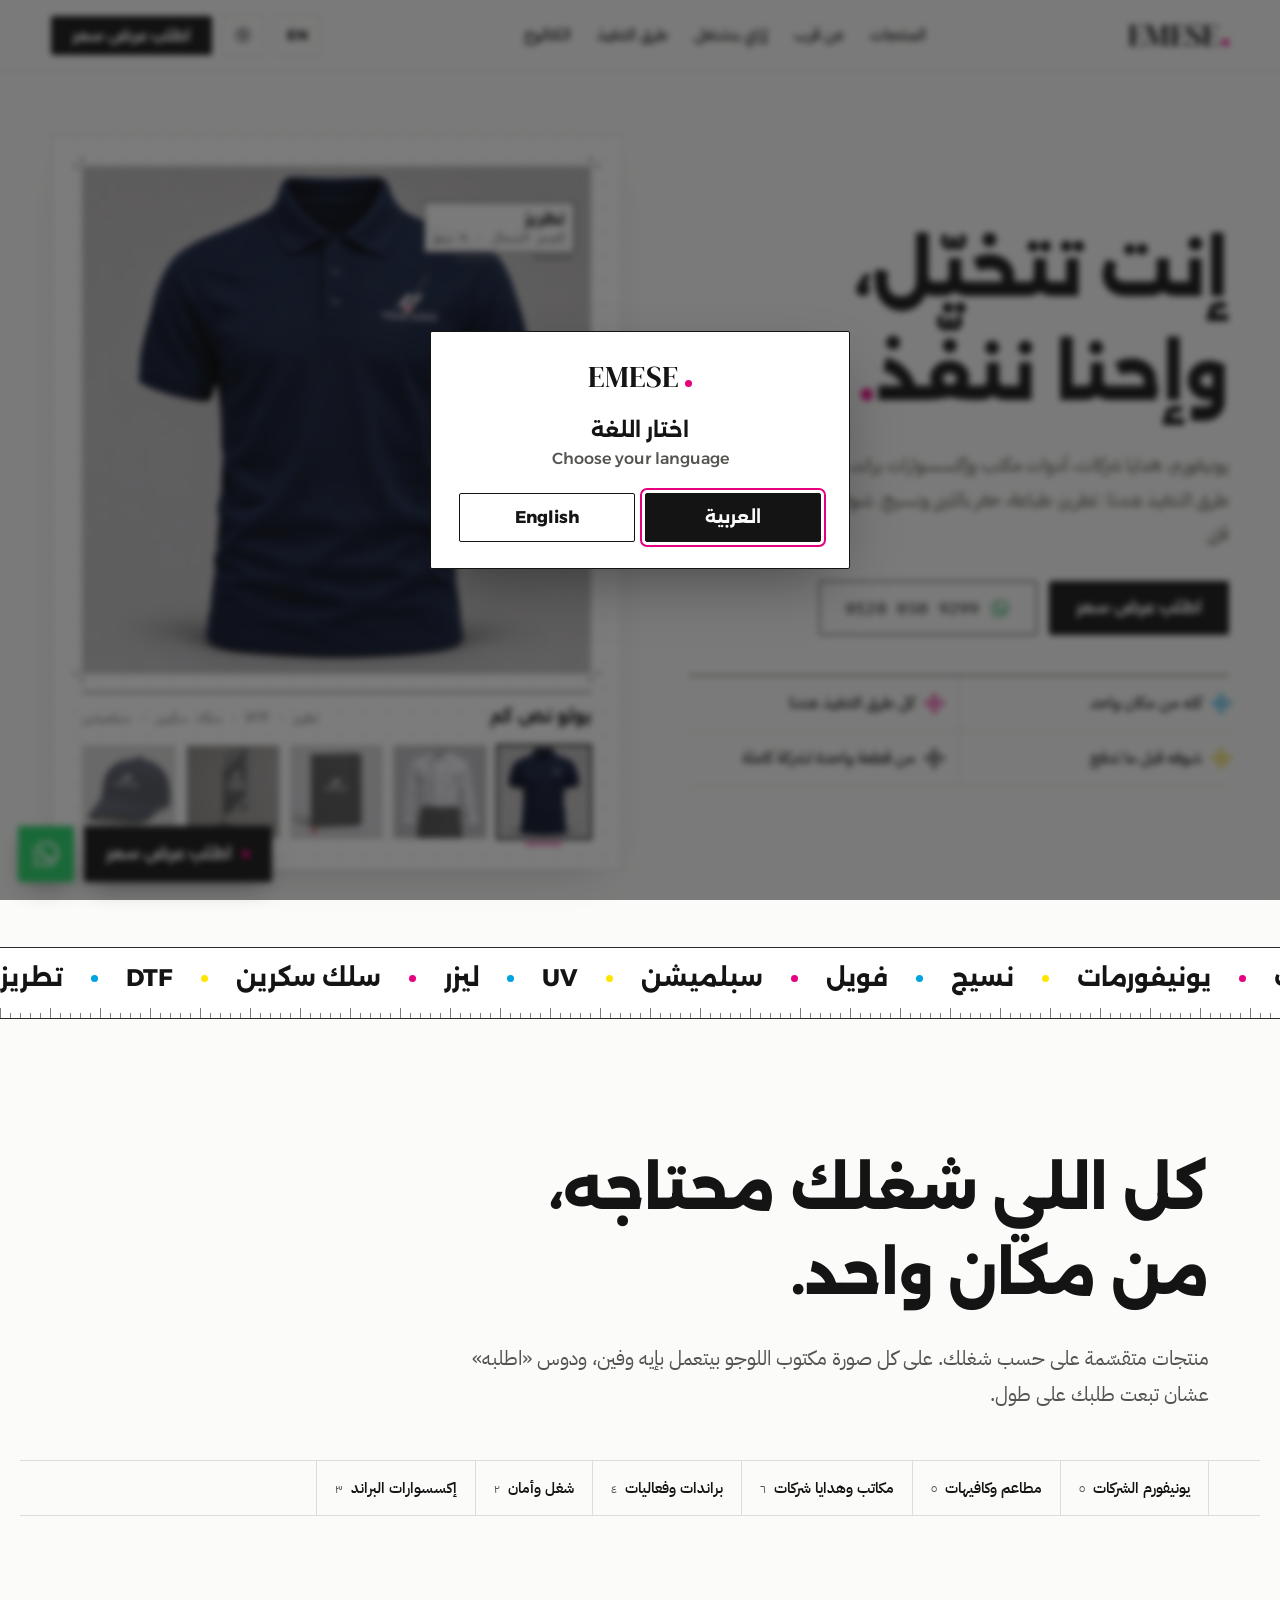
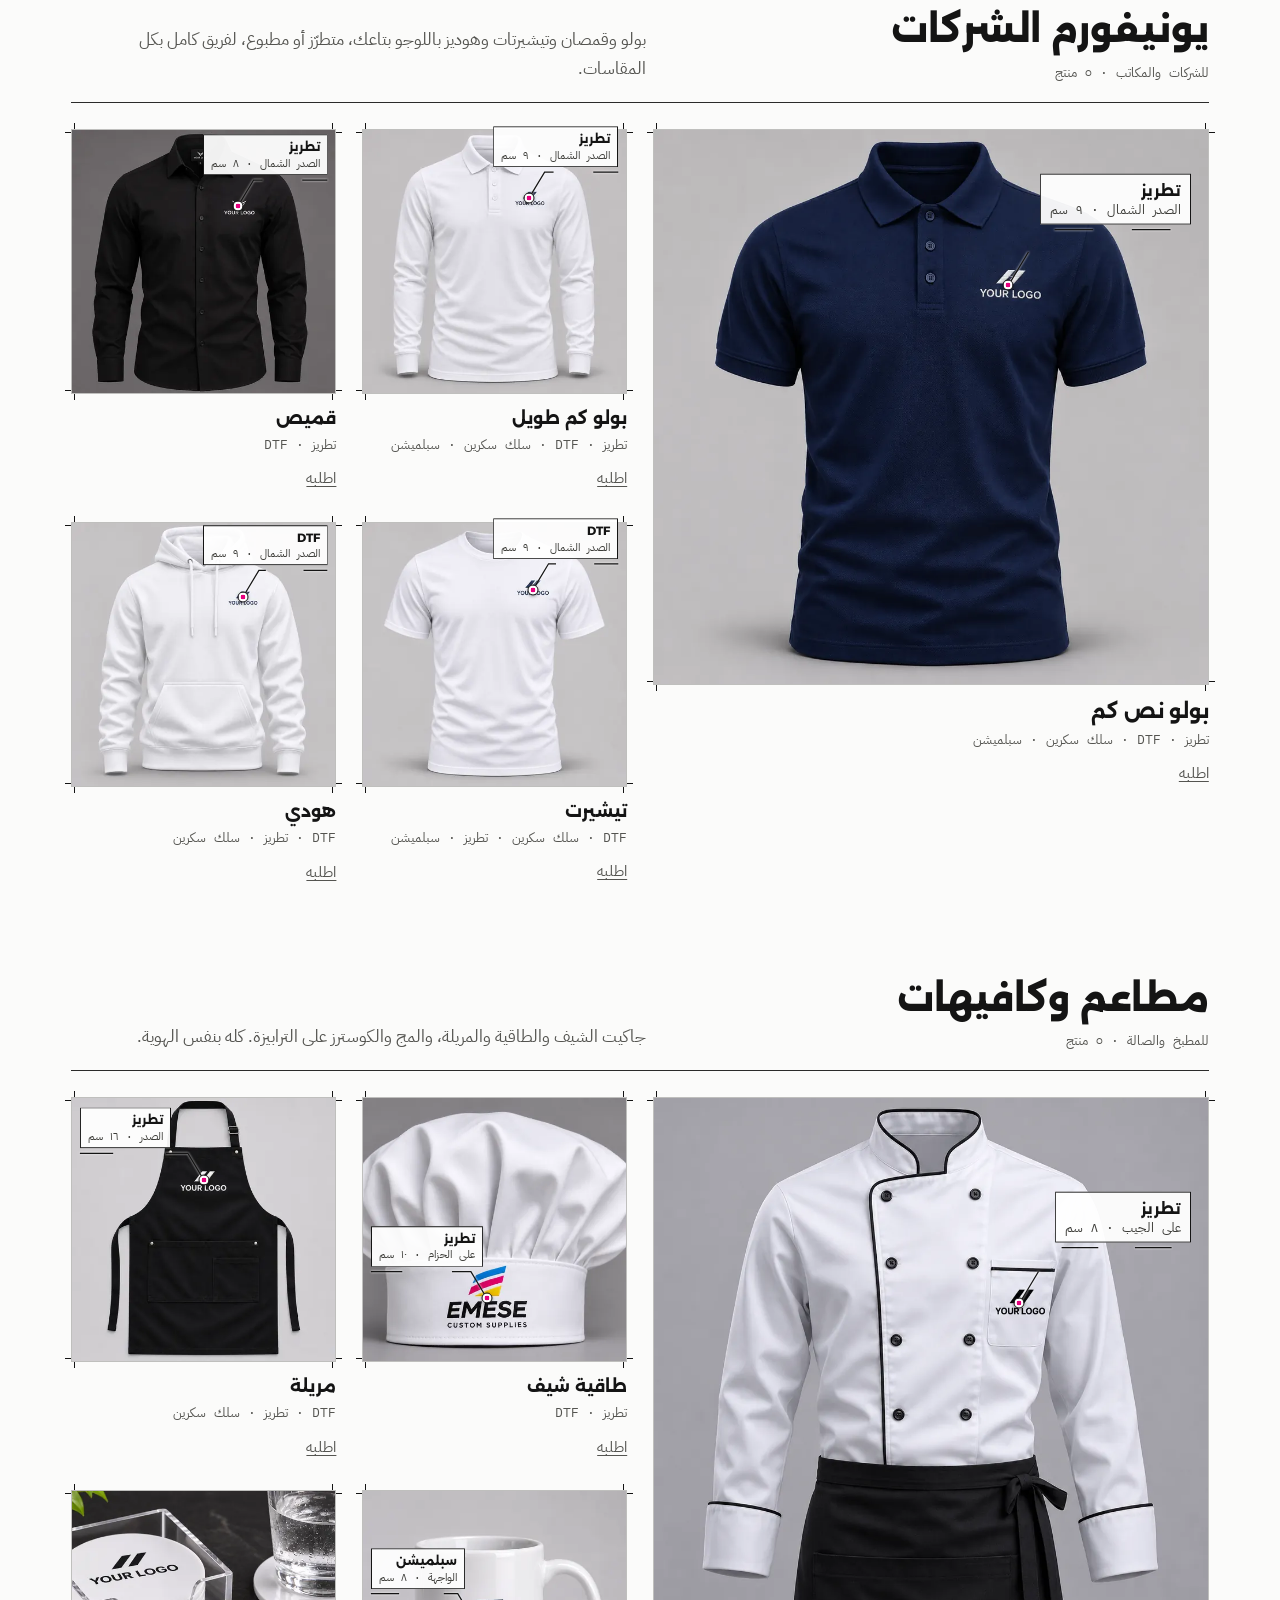
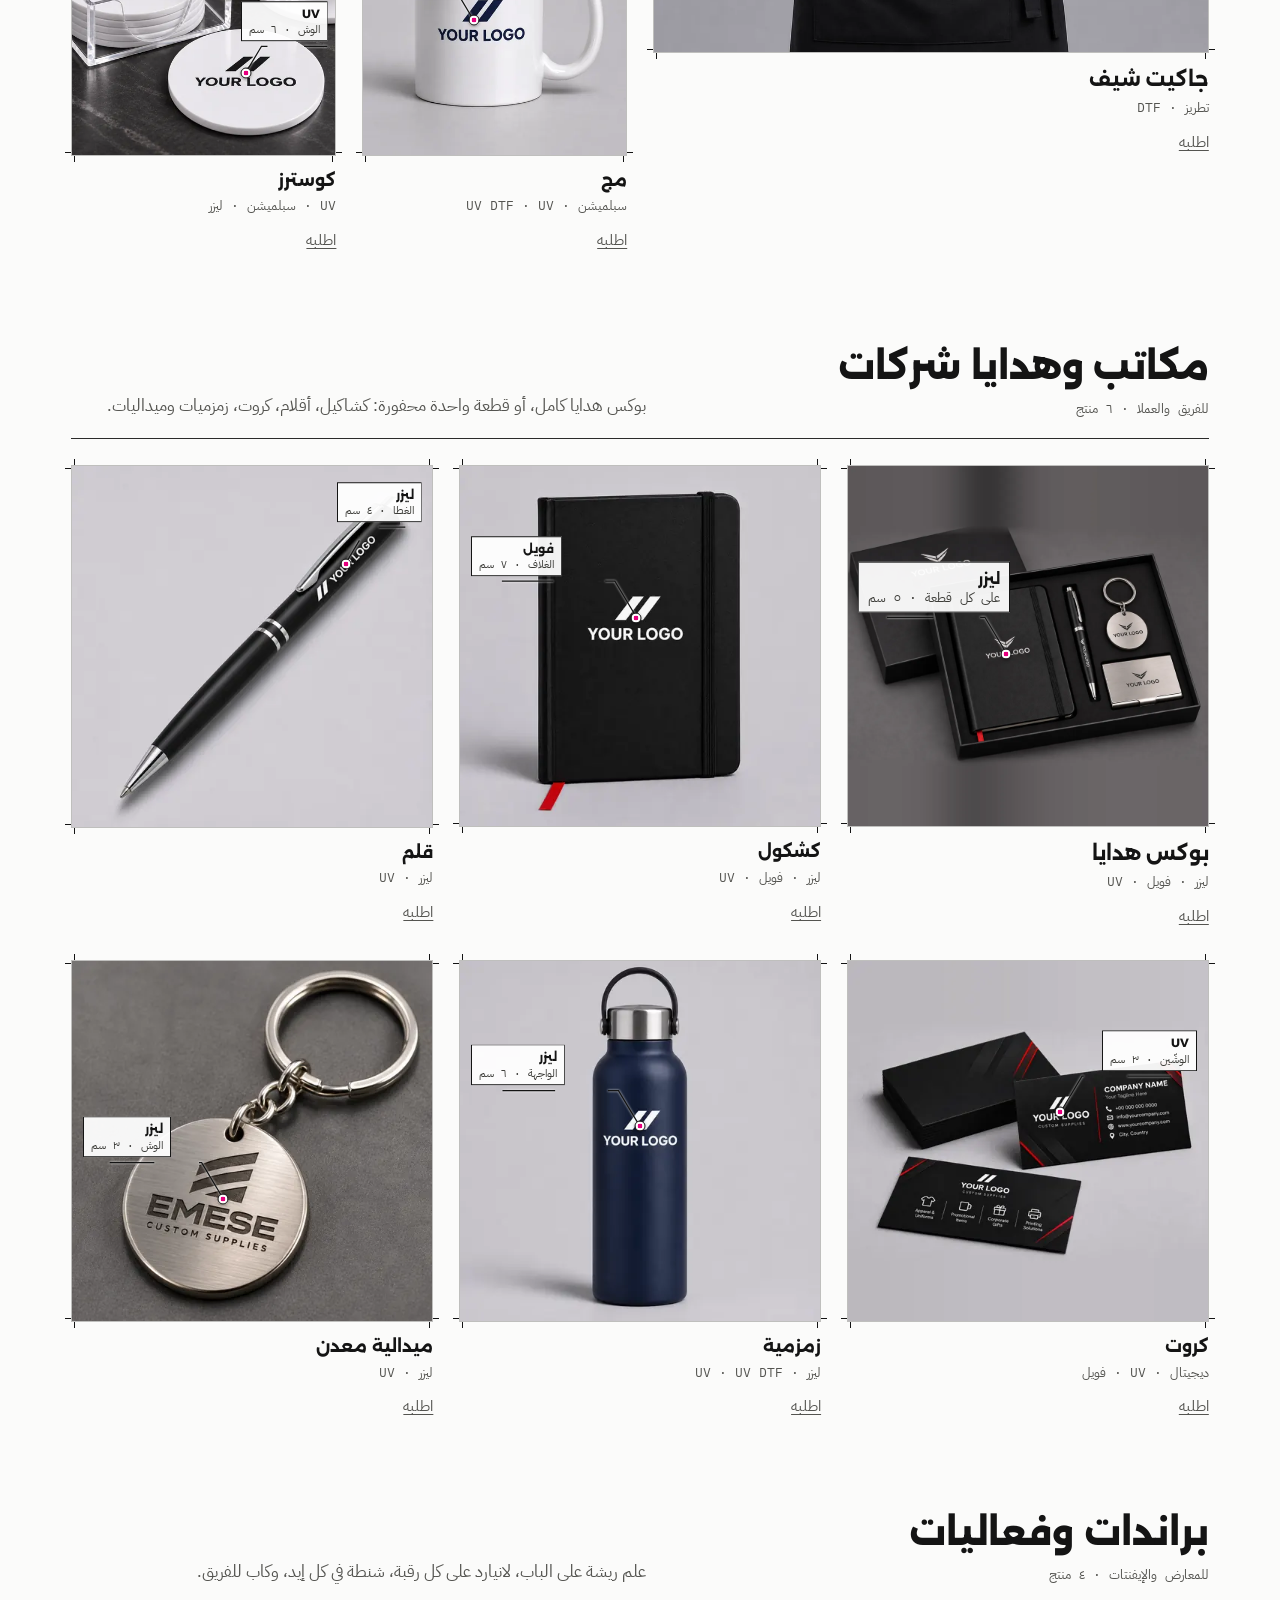
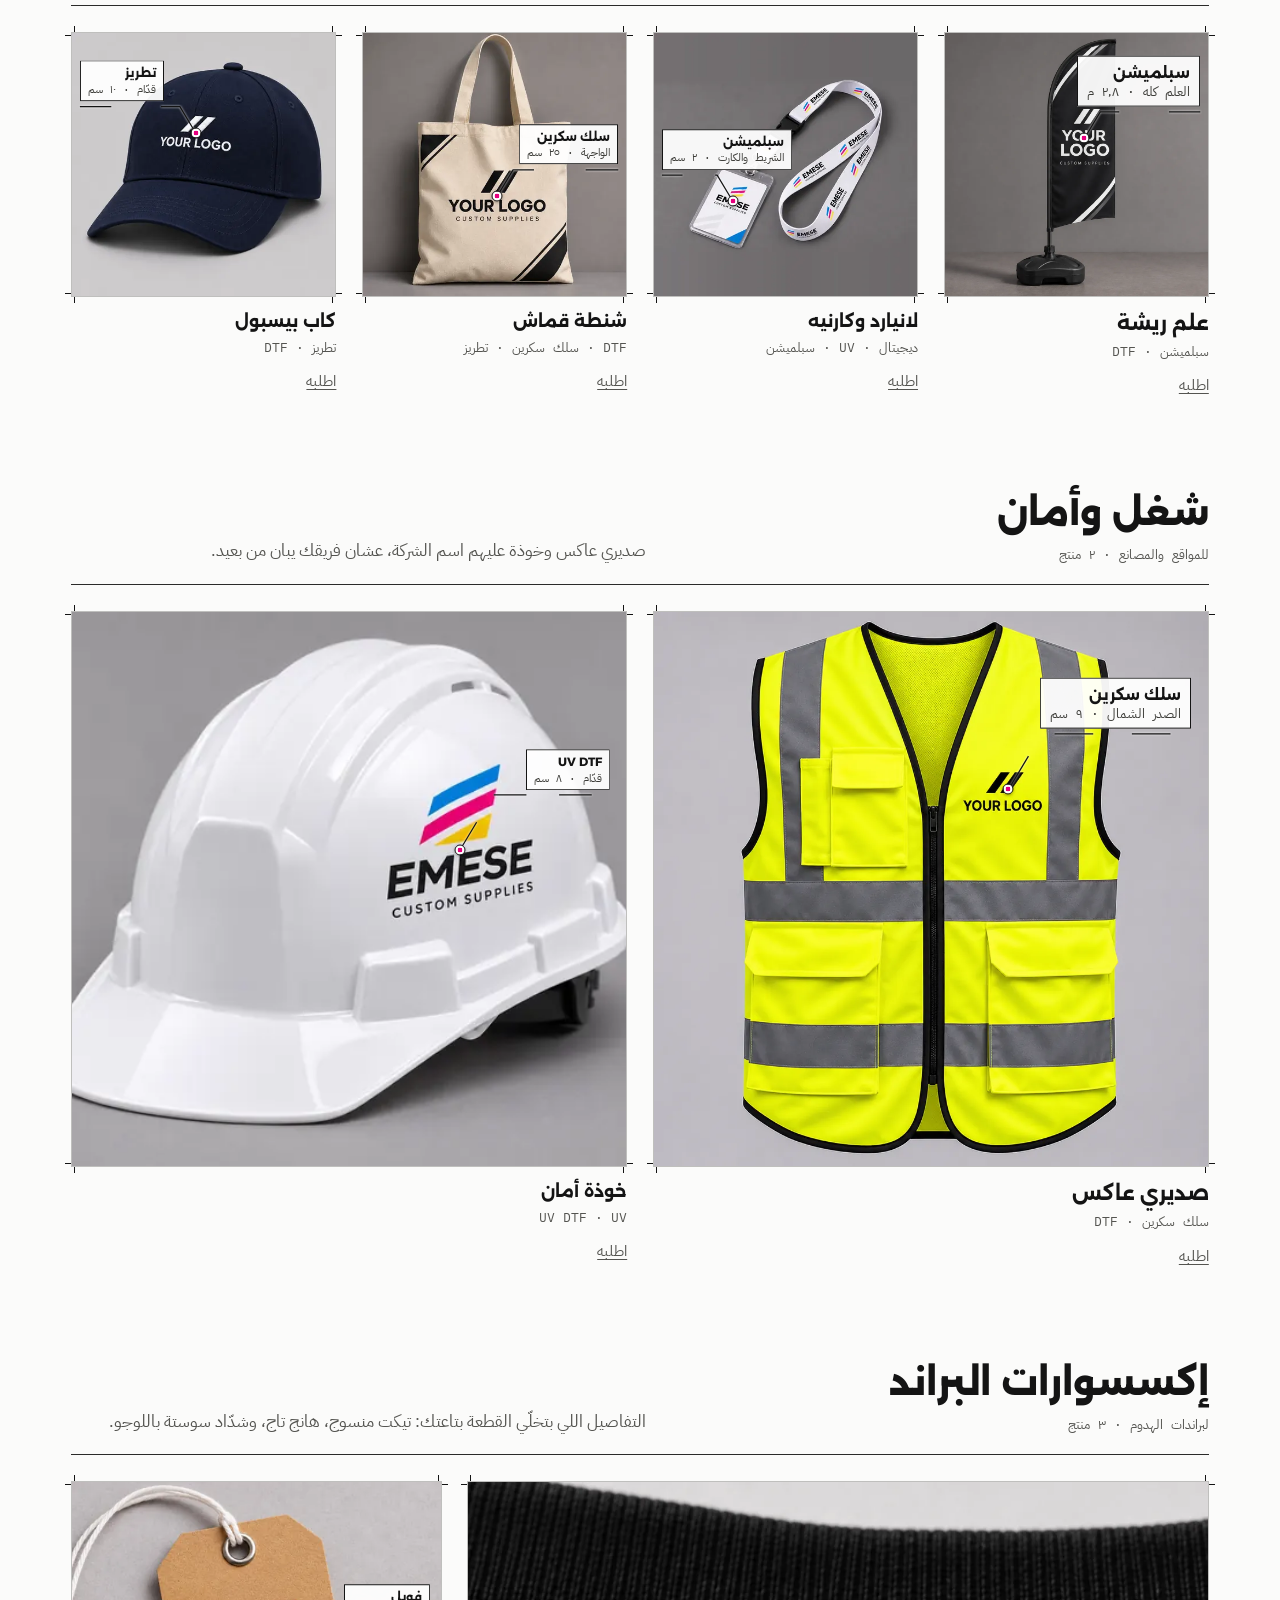
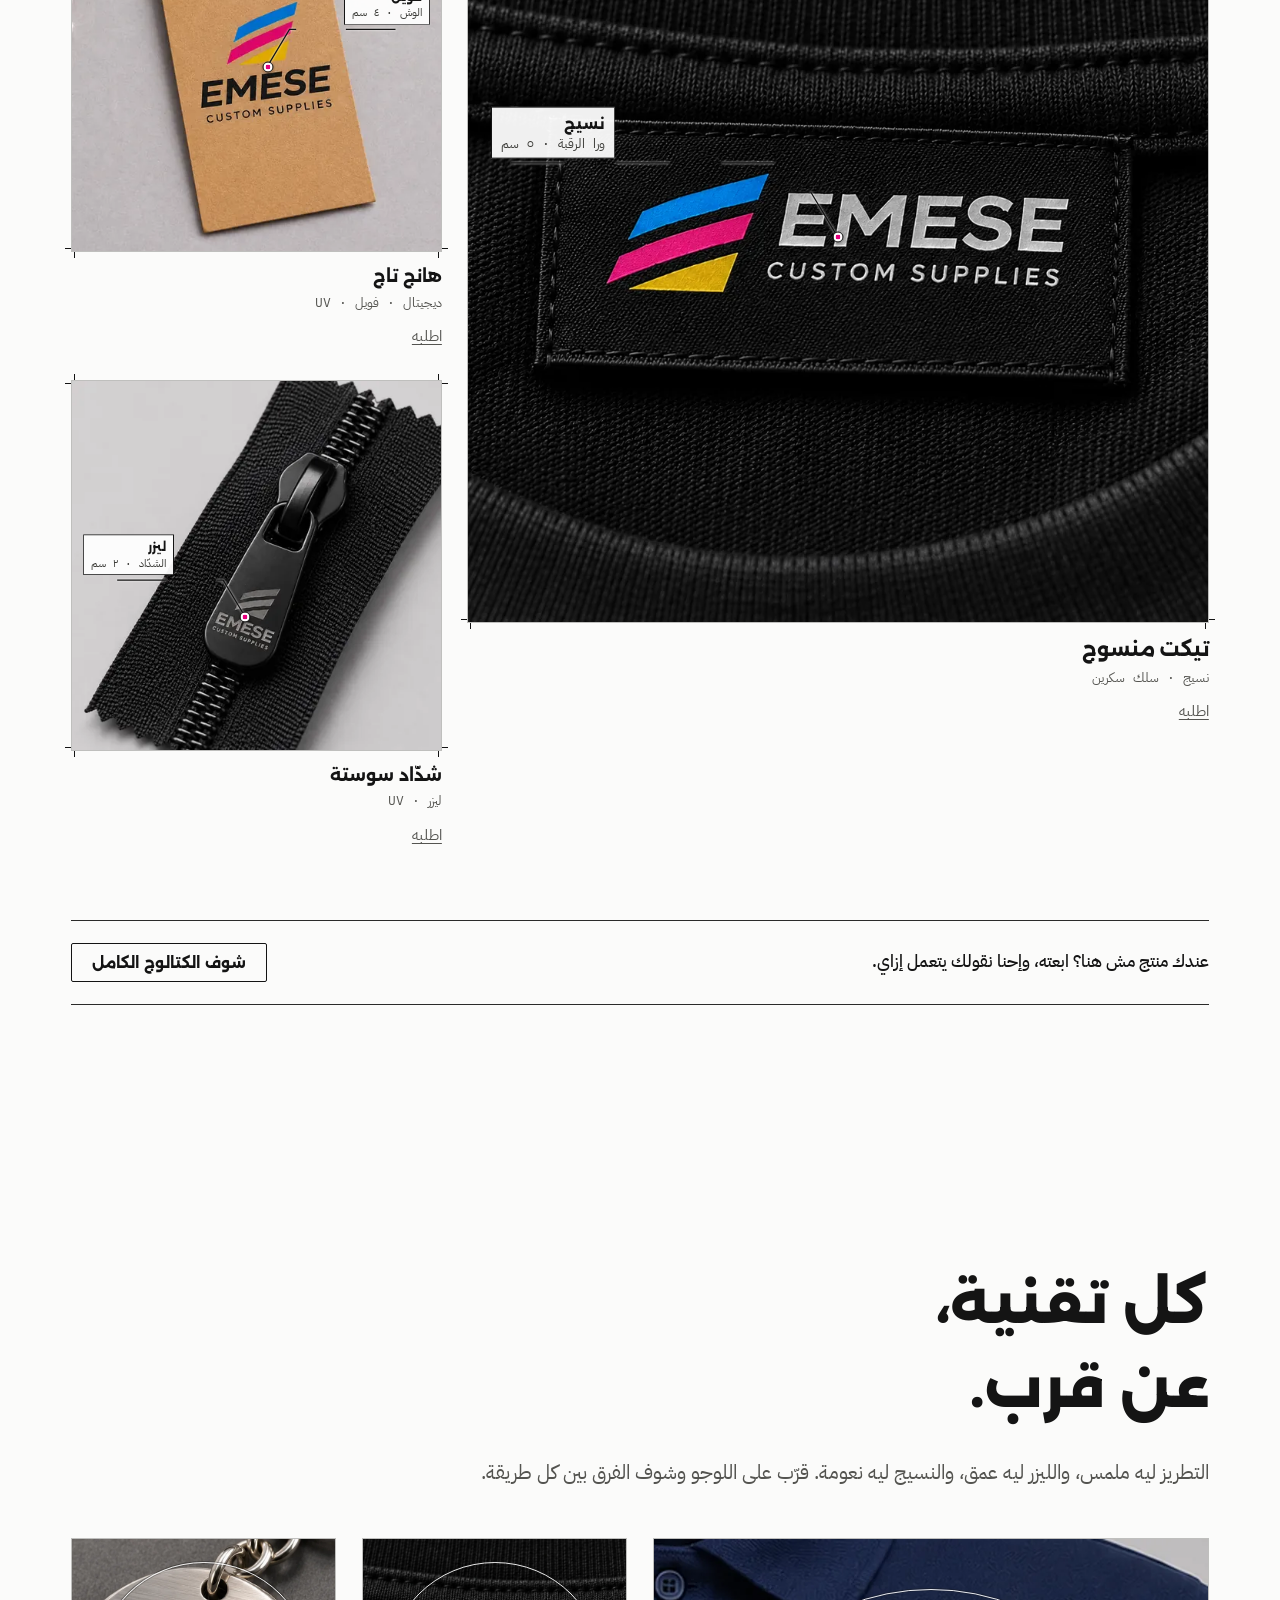
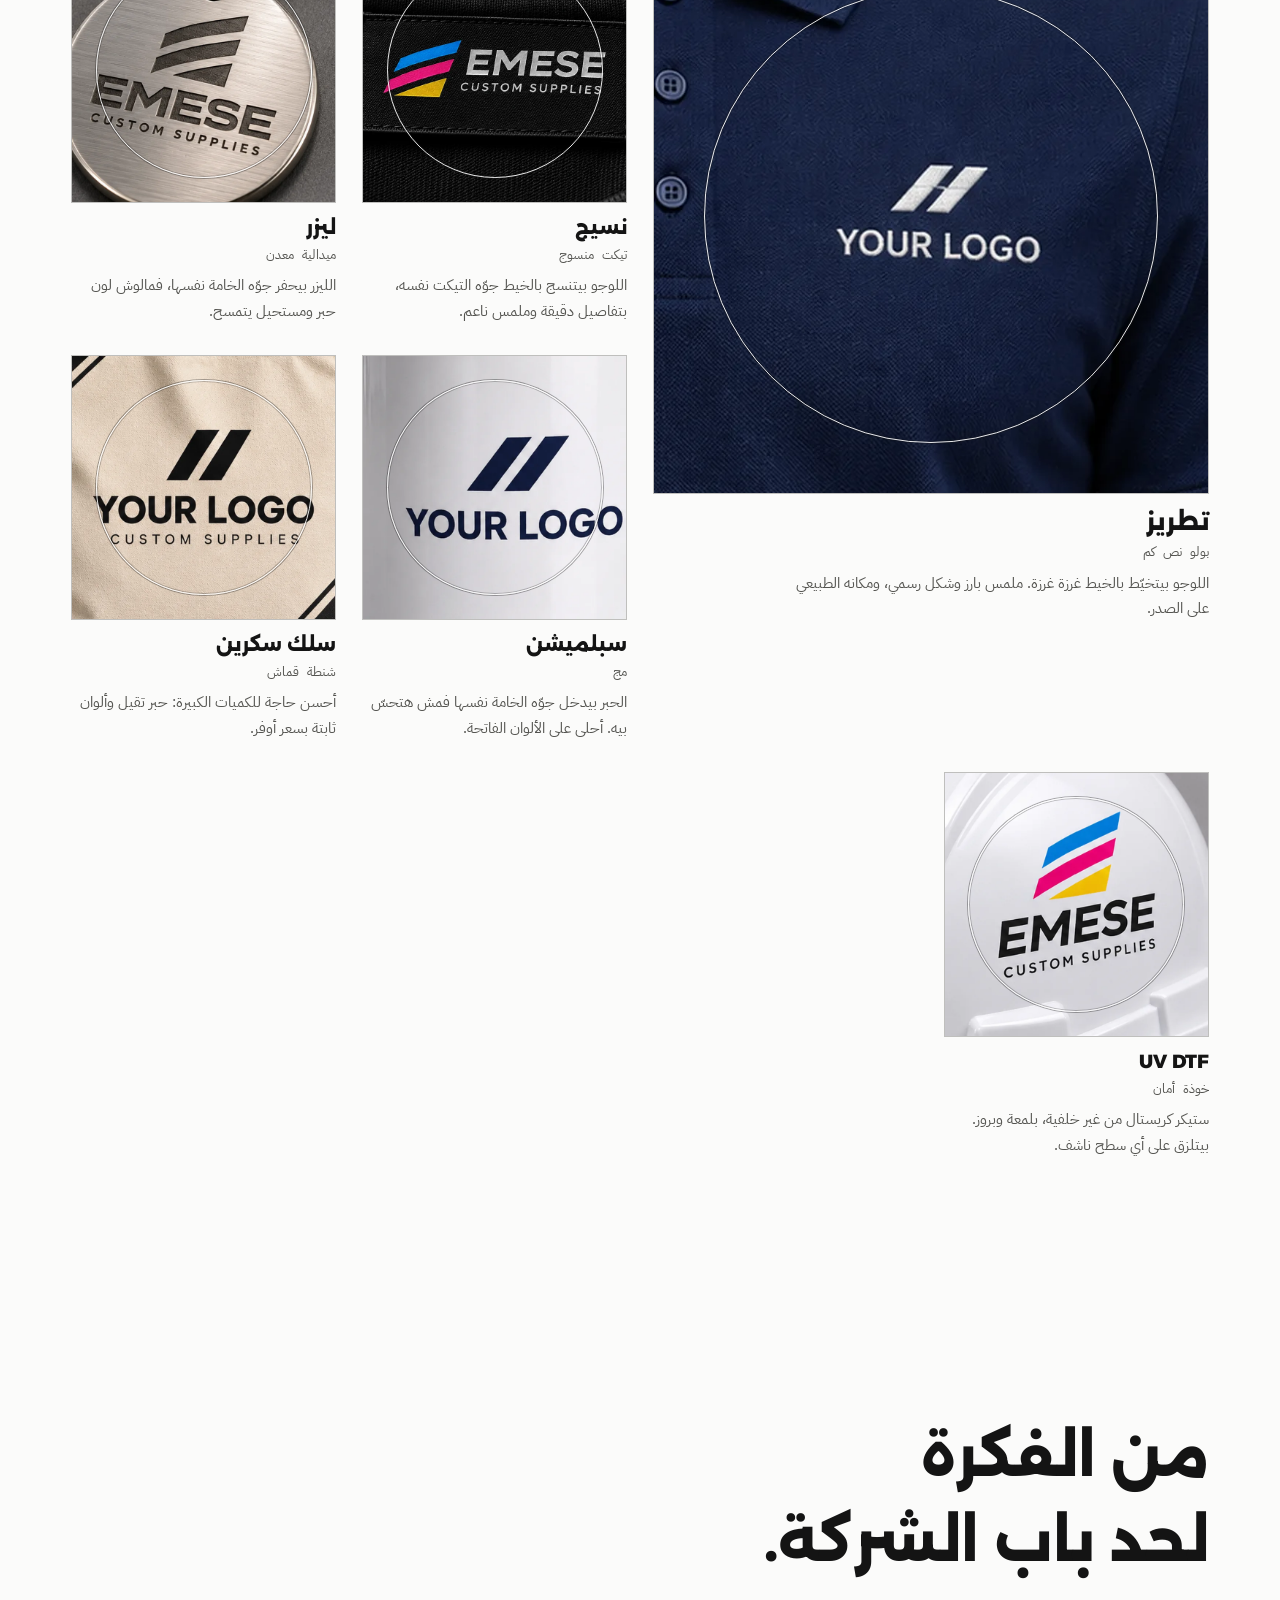
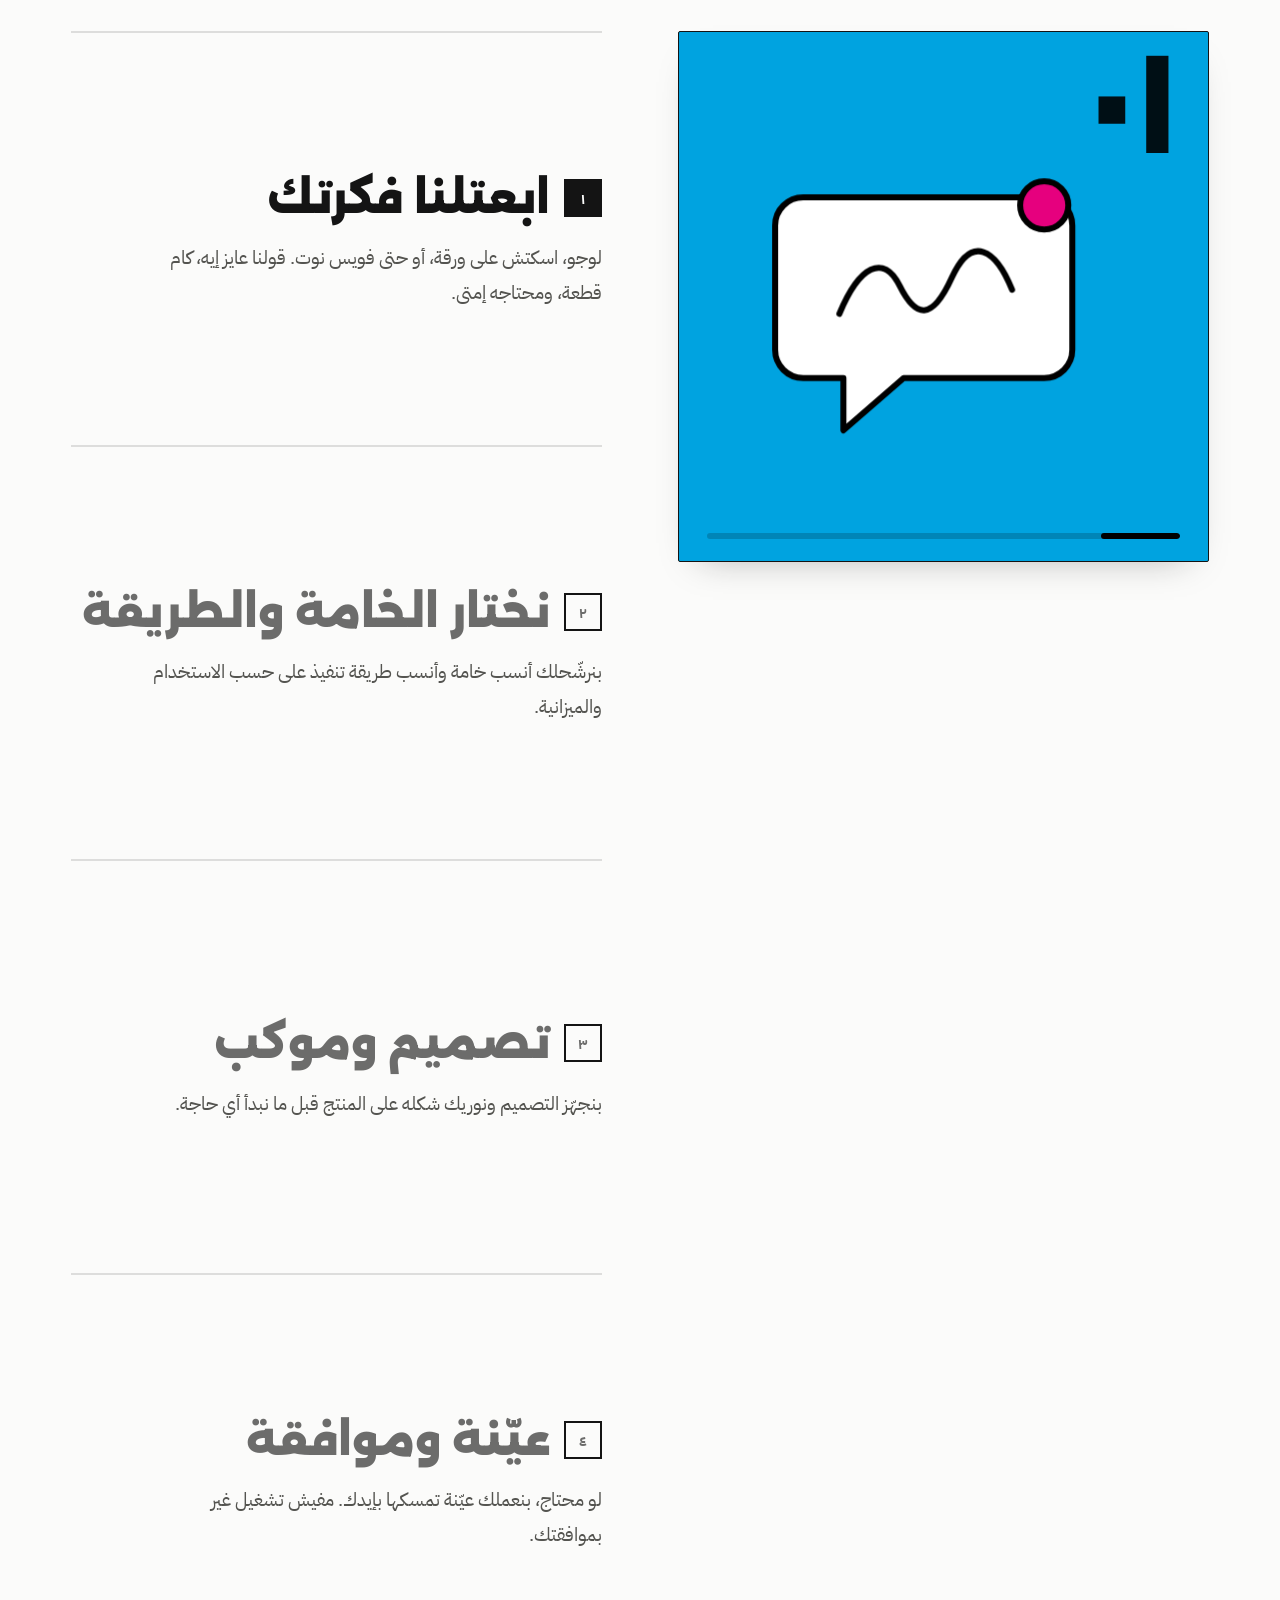
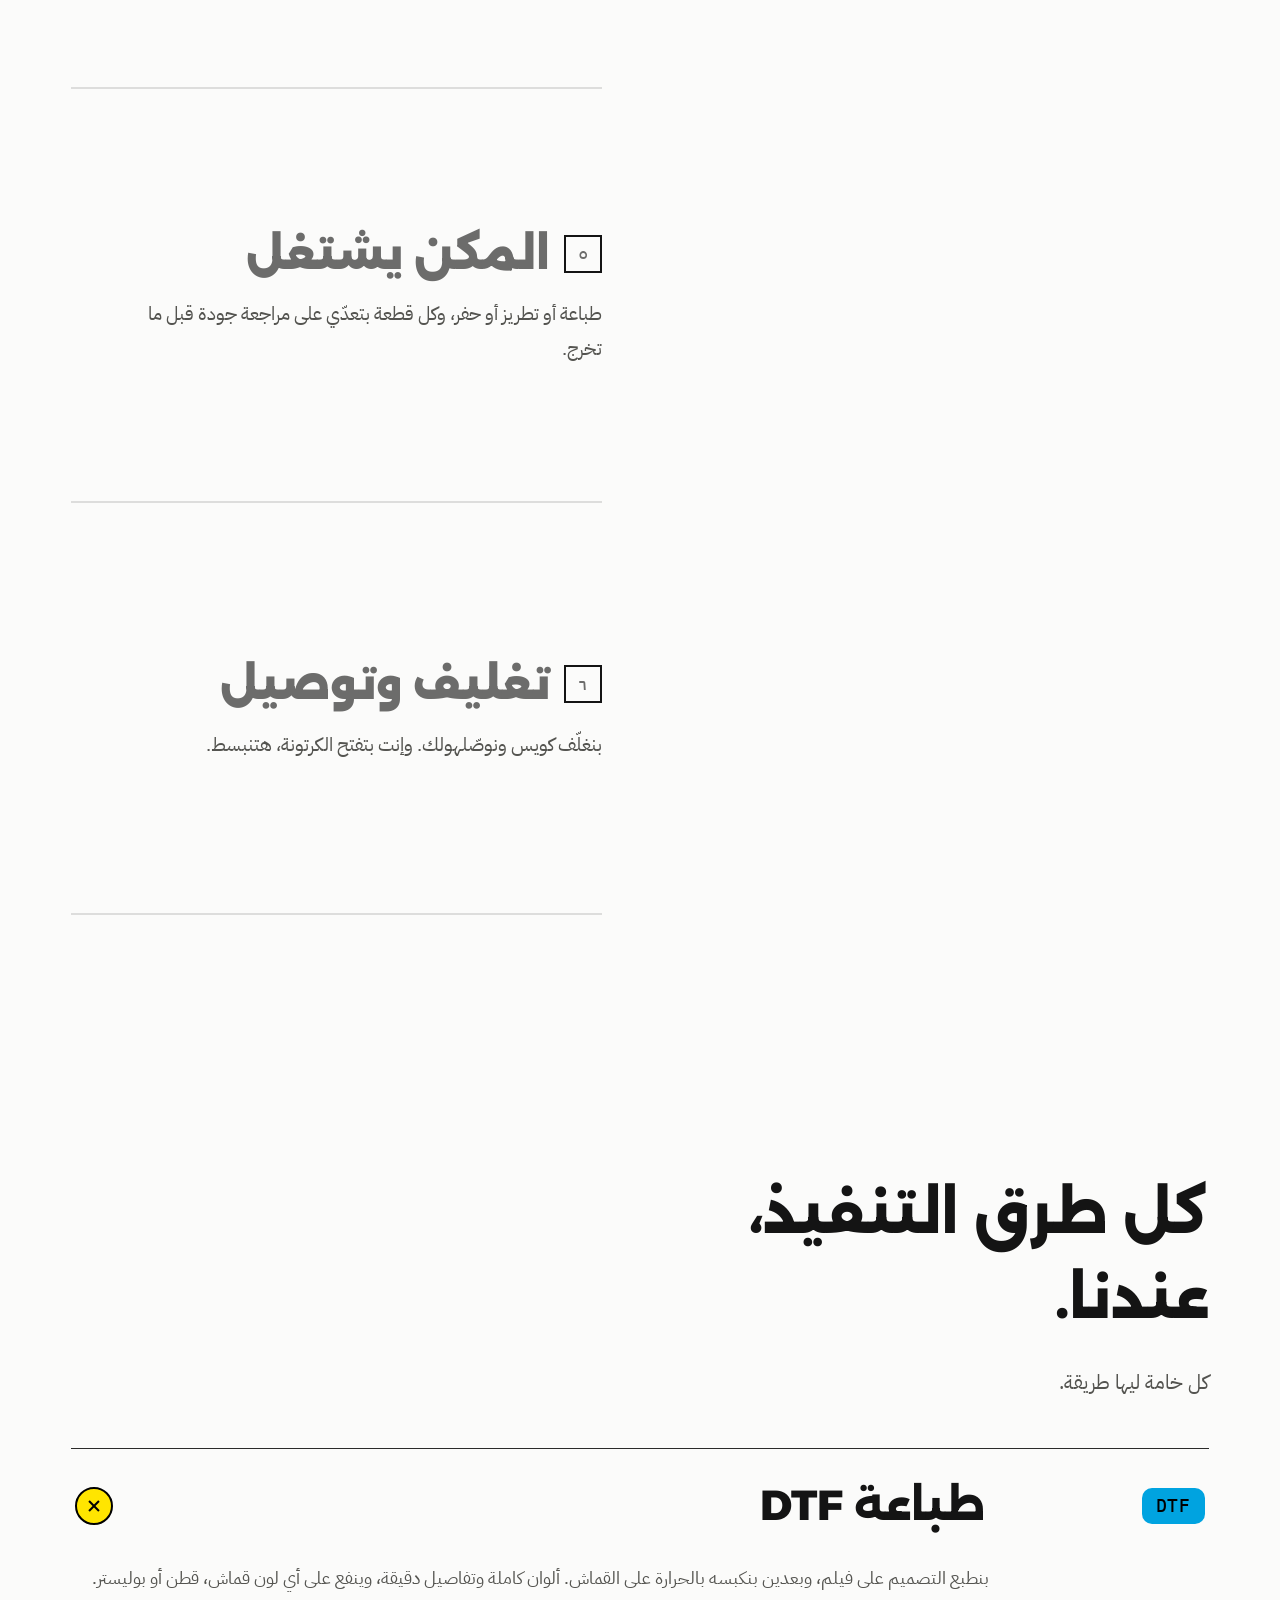
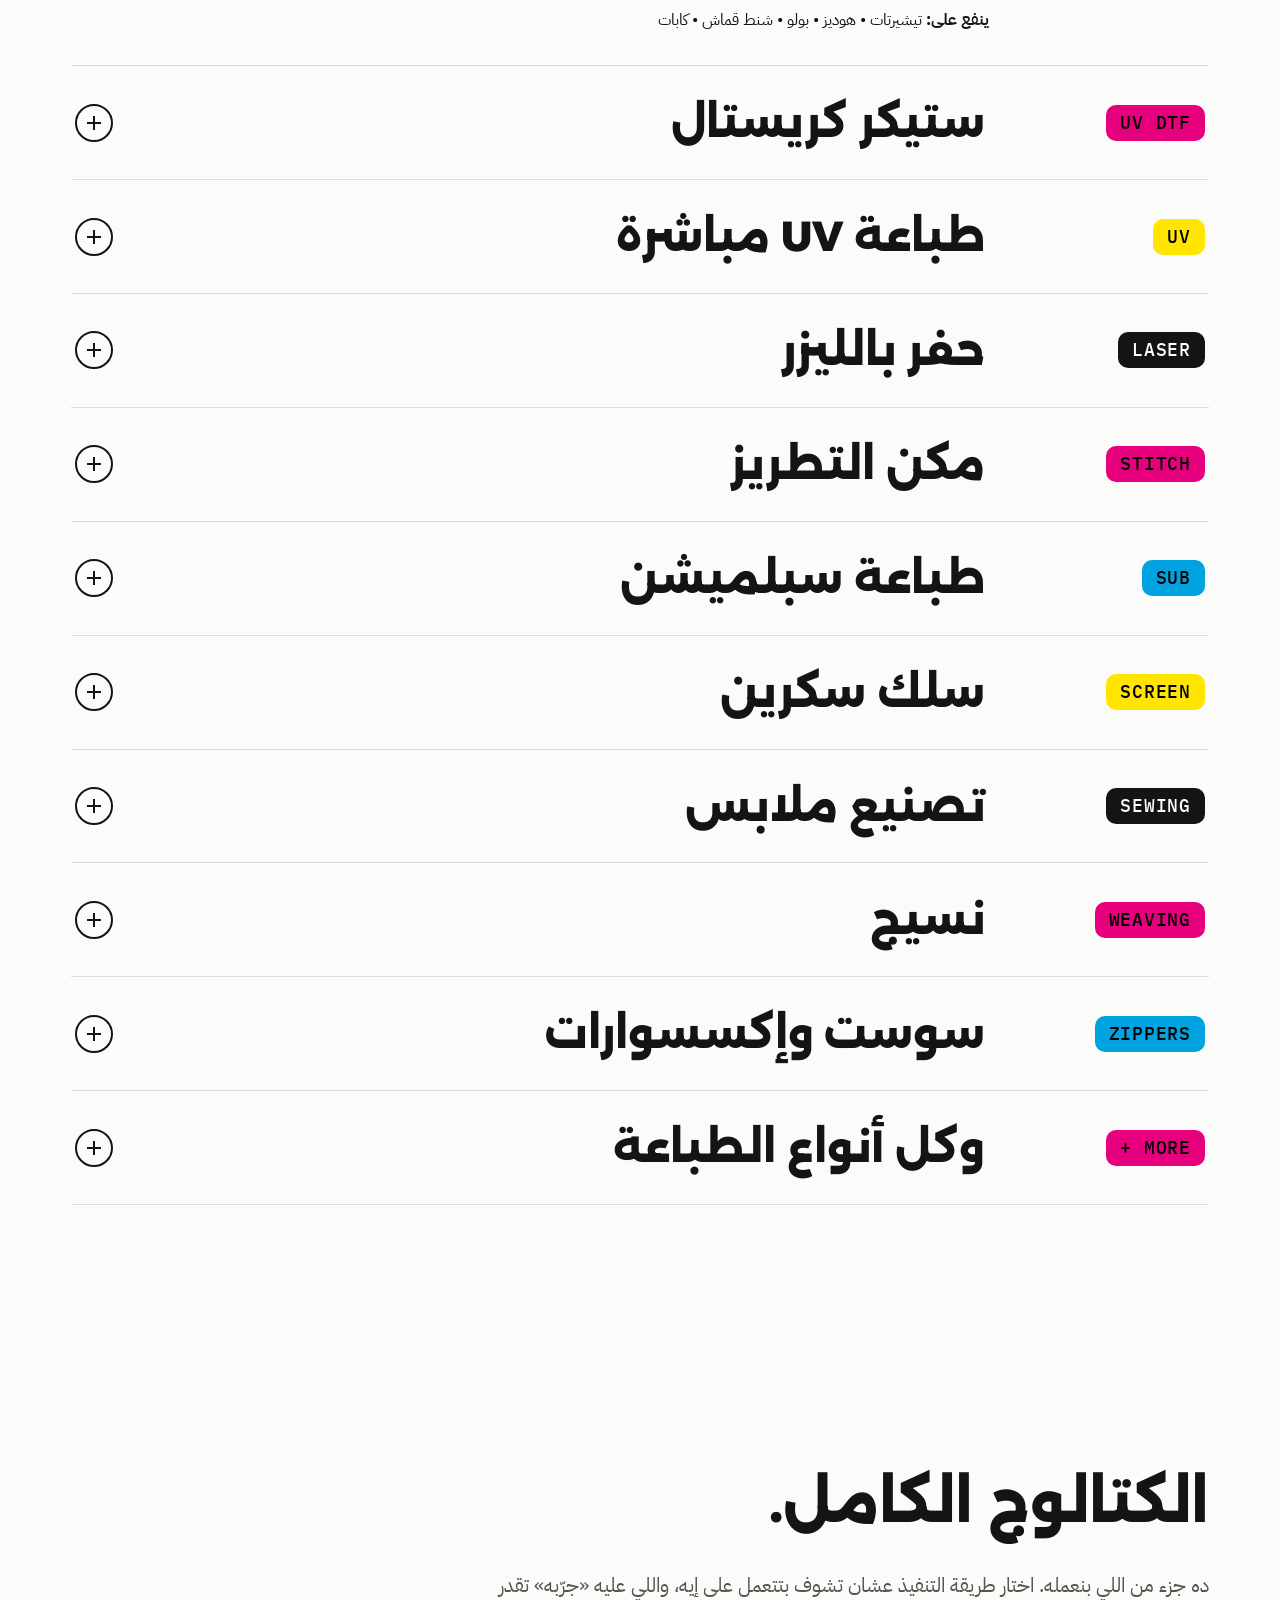
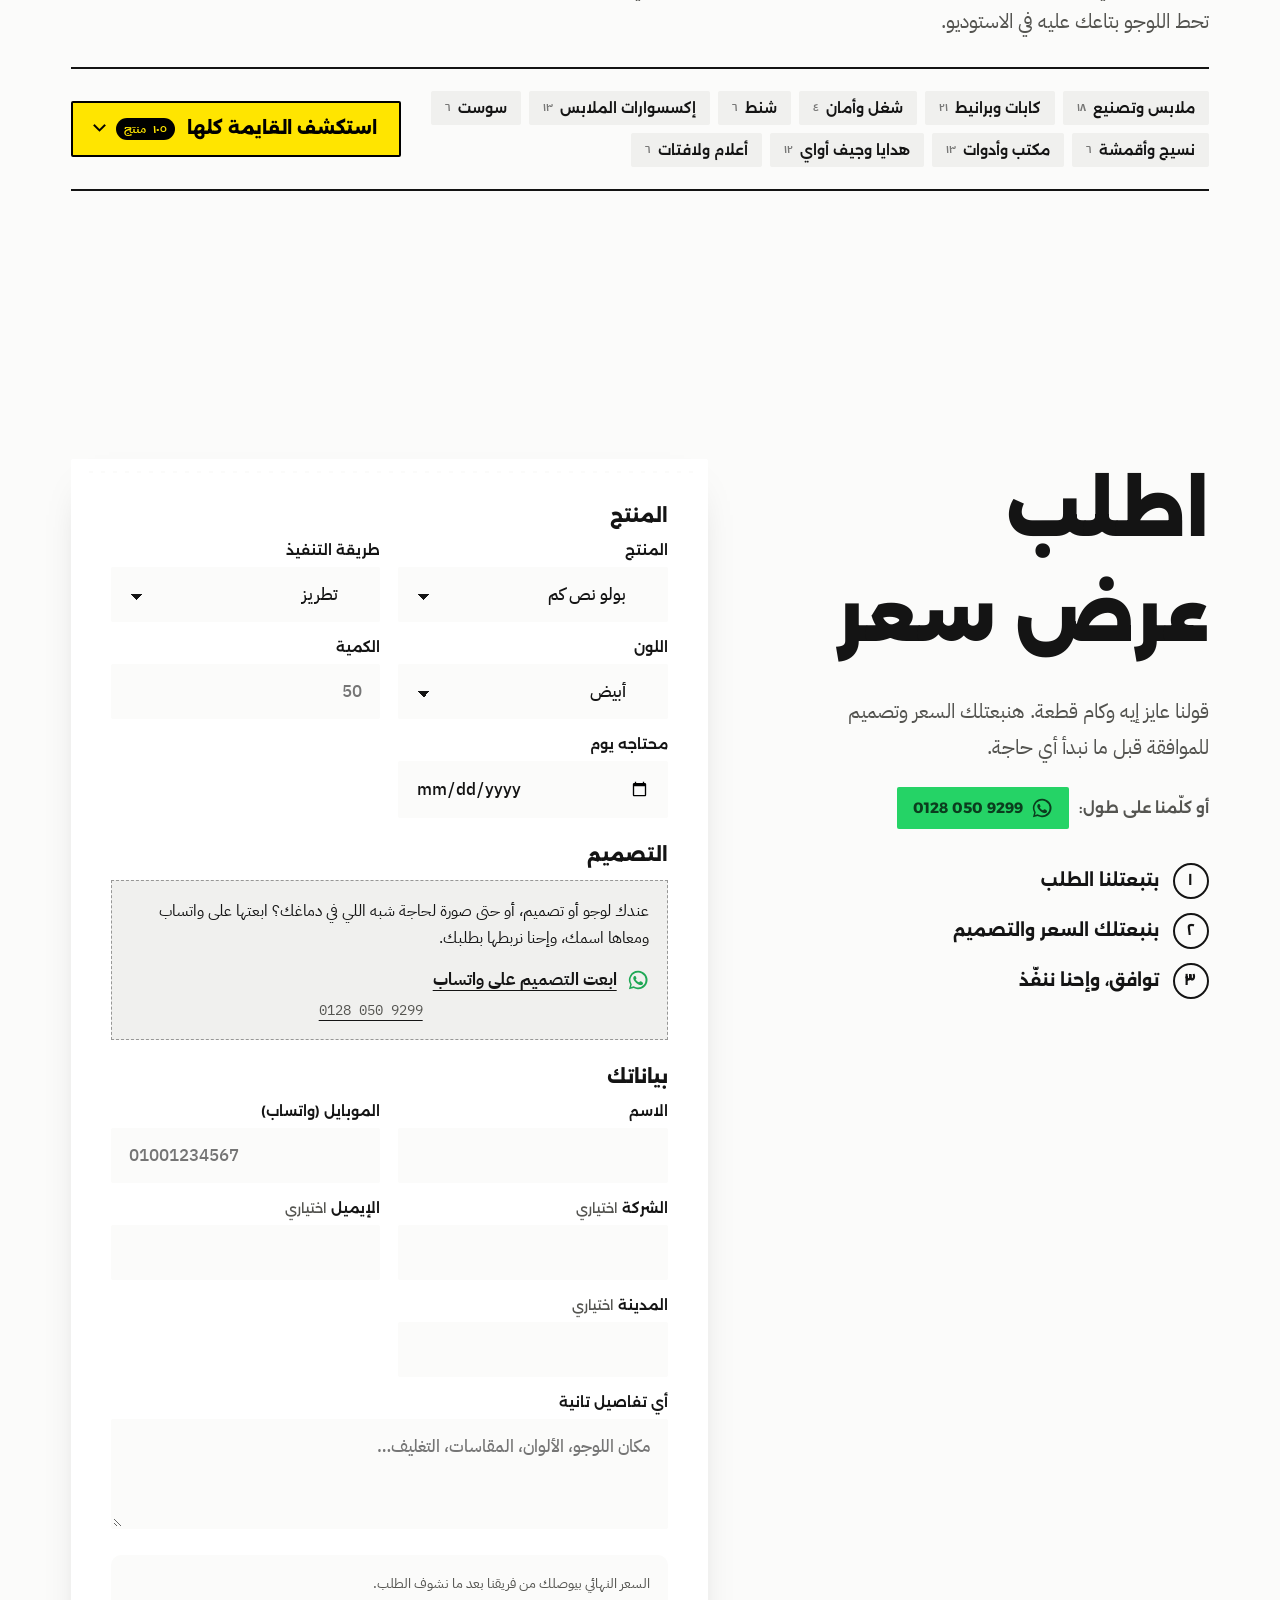
==== commit ce12bd5e: "Language popup, moving strip on phones, close-ups instead of the studio, sticky quote button, simple" ====
--- a/index.html
+++ b/index.html
@@ -37,8 +37,6 @@
   <link href="https://fonts.googleapis.com/css2?family=Alexandria:wght@400;600;800;900&family=IBM+Plex+Sans+Arabic:wght@400;500;700&family=IBM+Plex+Mono:wght@400;500&family=DM+Serif+Display&display=swap" rel="stylesheet">
   <link rel="stylesheet" href="css/style.css">
   <link rel="stylesheet" href="css/techpack.css">
-  <!-- three.js for the 360° studio, served from this site; only downloaded when the studio opens -->
-  <script type="importmap">{ "imports": { "three": "./vendor/three/three.module.min.js", "three/addons/": "./vendor/three/addons/" } }</script>
 </head>
 <body>
   <a class="skip" href="#main" data-i18n="skip">اقفز للمحتوى</a>
@@ -50,7 +48,7 @@
     </a>
     <nav class="nav-links" data-i18n-attr="aria-label:nav.label" aria-label="الأقسام">
       <a href="#products" data-i18n="nav.products">المنتجات</a>
-      <a href="#studio" data-i18n="nav.studio">الاستوديو</a>
+      <a href="#closeup" data-i18n="nav.closeup">عن قرب</a>
       <a href="#steps" data-i18n="nav.steps">إزاي بنشتغل</a>
       <a href="#machines" data-i18n="nav.machines">طرق التنفيذ</a>
       <a href="#catalogue" data-i18n="nav.catalogue">الكتالوج</a>
@@ -70,7 +68,7 @@
   <div class="menu-sheet" id="menuSheet" hidden>
     <nav class="menu-links" data-i18n-attr="aria-label:nav.label" aria-label="الأقسام">
       <a href="#products" data-i18n="nav.products">المنتجات</a>
-      <a href="#studio" data-i18n="nav.studio">الاستوديو</a>
+      <a href="#closeup" data-i18n="nav.closeup">عن قرب</a>
       <a href="#steps" data-i18n="nav.steps">إزاي بنشتغل</a>
       <a href="#machines" data-i18n="nav.machines">طرق التنفيذ</a>
       <a href="#catalogue" data-i18n="nav.catalogue">الكتالوج</a>
@@ -93,7 +91,7 @@
       </div>
 
       <div class="hero-sheet">
-        <figure class="plate plate-hero drawn" id="heroPlate" data-id="polo" data-i18n-attr="title:hero.plateTitle" title="جرّبه في الاستوديو">
+        <figure class="plate plate-hero drawn" id="heroPlate" data-id="polo">
           <img src="assets/products/polo.webp" alt="بولو نص كم" width="960" height="960" fetchpriority="high" decoding="async">
           <div class="plate-over"></div>
           <i class="crop" aria-hidden="true"></i>
@@ -115,7 +113,7 @@
     <section class="section" id="products">
       <div class="section-head">
         <h2 data-i18n-html="products.title">كل اللي شغلك محتاجه،<br>من مكان واحد.</h2>
-        <p class="sub" data-i18n="products.sub">منتجات متقسّمة على حسب شغلك. على كل صورة مكتوب اللوجو بيتعمل بإيه وفين، ودوس «جرّبه» عشان تحط اللوجو بتاعك عليه.</p>
+        <p class="sub" data-i18n="products.sub">منتجات متقسّمة على حسب شغلك. على كل صورة مكتوب اللوجو بيتعمل بإيه وفين، ودوس «اطلبه» عشان تبعت طلبك على طول.</p>
       </div>
       <nav class="range-bar" id="rangeBar" data-i18n-attr="aria-label:ranges.label" aria-label="المجموعات"></nav>
       <div id="ranges"></div>
@@ -125,95 +123,13 @@
       </div>
     </section>
 
-    <!-- ===== 02 Studio ===== -->
-    <section class="studio" id="studio">
-      <div class="studio-head">
-        <h2 data-i18n-html="studio.title">جرّب بنفسك.<br>حط اللوجو بتاعك على منتج حقيقي.</h2>
-        <p class="sub" data-i18n="studio.sub">ارفع اللوجو أو اكتب اسمك، واختار المنتج وطريقة التنفيذ واللون. اسحب التصميم على المنتج عشان تحركه، وكبّره أو صغّره زي ما تحب.</p>
-      </div>
-
-      <div class="studio-launch">
-        <button class="btn btn-y btn-lg" id="studioOpen" type="button" aria-expanded="false" aria-controls="studioBody">
-          <span data-i18n="studio.open">افتح الاستوديو</span>
-        </button>
-        <div class="launch-thumbs" aria-hidden="true">
-          <img src="assets/mockups/polo/thumb.webp" alt="" width="54" height="54" loading="lazy"><img src="assets/mockups/chef/thumb.webp" alt="" width="54" height="54" loading="lazy"><img src="assets/mockups/vest/thumb.webp" alt="" width="54" height="54" loading="lazy"><img src="assets/mockups/mug/thumb.webp" alt="" width="54" height="54" loading="lazy"><img src="assets/mockups/giftset/thumb.webp" alt="" width="54" height="54" loading="lazy"><img src="assets/mockups/lanyard/thumb.webp" alt="" width="54" height="54" loading="lazy">
-        </div>
-        <span class="launch-note" data-i18n="studio.count">٢٧ منتج و١٠ طرق تنفيذ</span>
-      </div>
-
-      <div class="studio-body" id="studioBody" hidden>
-        <div class="stage-wrap">
-          <canvas id="mockCanvas" class="mock-canvas" role="img" data-i18n-attr="aria-label:studio.canvasLabel" aria-label="معاينة المنتج بالتصميم بتاعك"></canvas>
-          <canvas id="mock3d" class="mock-canvas mock-3d" role="img" hidden data-i18n-attr="aria-label:studio.canvasLabel" aria-label="معاينة المنتج بالتصميم بتاعك"></canvas>
-          <div class="stage-tag" id="stageTag" aria-live="polite"></div>
-          <div class="stage-tools" id="stageTools" hidden>
-            <span class="stage-360" aria-hidden="true">360°</span>
-            <button type="button" class="stage-btn" id="stageSpin" aria-pressed="false" data-i18n-attr="aria-label:studio.spin;title:studio.spin" aria-label="لفّ المنتج لوحده" title="لفّ المنتج لوحده">
-              <svg viewBox="0 0 24 24" aria-hidden="true"><path d="M20 12a8 8 0 1 1-2.34-5.66"/><path d="M20 4v4h-4"/></svg>
-            </button>
-            <button type="button" class="stage-btn" id="stageFront" data-i18n-attr="aria-label:studio.front;title:studio.front" aria-label="رجّع الواجهة" title="رجّع الواجهة">
-              <svg viewBox="0 0 24 24" aria-hidden="true"><rect x="6" y="4" width="12" height="16" rx="2"/><path d="M10 9h4"/></svg>
-            </button>
-          </div>
-          <div class="stage-hint" id="stageHint" data-i18n="studio.hint">اسحب التصميم عشان تحركه، وكبّره بصباعين أو بالعجلة</div>
-          <div class="stage-loading" id="stageLoading" aria-hidden="true"><i></i></div>
-        </div>
-
-        <form class="panel" id="studioForm" onsubmit="return false">
-          <button class="panel-close" id="studioClose" type="button"><span data-i18n="studio.close">اقفل الاستوديو</span> <span aria-hidden="true">×</span></button>
-          <fieldset>
-            <legend data-i18n="studio.l.product">١. المنتج</legend>
-            <div class="seg seg-sm prod-tabs" id="productTabs" role="radiogroup"></div>
-            <div class="prod-grid" id="productGrid" role="radiogroup"></div>
-          </fieldset>
-
-          <fieldset>
-            <legend data-i18n="studio.l.design">٢. التصميم</legend>
-            <div class="seg" id="designTabs" role="radiogroup"></div>
-            <div class="design-row" id="designUpload" hidden>
-              <label class="upload">
-                <input type="file" id="designFile" accept="image/png,image/svg+xml,image/jpeg,image/webp">
-                <span data-i18n="studio.upload">اختار ملف اللوجو</span>
-              </label>
-              <small class="muted" data-i18n="studio.uploadNote">PNG أو SVG بخلفية شفافة أحسن حاجة. الملف بيفضل على جهازك.</small>
-            </div>
-            <div class="design-row" id="designText" hidden>
-              <input id="artText" class="text-in" type="text" maxlength="24" value="EMESE" autocomplete="off" spellcheck="false" data-i18n-attr="aria-label:studio.textLabel" aria-label="النص">
-              <div class="seg seg-sm" id="fontPicker" role="radiogroup"></div>
-            </div>
-          </fieldset>
-
-          <fieldset>
-            <legend data-i18n="studio.l.tech">٣. طريقة التنفيذ</legend>
-            <div class="seg" id="techPicker" role="radiogroup"></div>
-            <p class="tech-note" id="techNote"></p>
-          </fieldset>
-
-          <fieldset class="two">
-            <div>
-              <legend data-i18n="studio.l.color">٤. لون المنتج</legend>
-              <div class="swatches" id="baseSwatches" role="radiogroup"></div>
-            </div>
-            <div>
-              <legend id="inkLegend">٥. لون الطباعة</legend>
-              <div class="swatches" id="inkSwatches" role="radiogroup"></div>
-            </div>
-          </fieldset>
-
-          <fieldset>
-            <legend data-i18n="studio.l.place">٦. المكان والحجم</legend>
-            <div class="seg seg-sm" id="placePicker" role="radiogroup"></div>
-            <label class="range"><span data-i18n="studio.size">الحجم</span><input type="range" id="sizeRange" min="4" max="120" value="40"></label>
-            <label class="range"><span data-i18n="studio.rotate">اللفّ</span><input type="range" id="rotRange" min="-180" max="180" value="0"></label>
-          </fieldset>
-
-          <div class="panel-actions">
-            <button type="button" class="btn btn-y" id="snapBtn"><span data-i18n="studio.download">نزّل الموكب</span> ↓</button>
-            <a class="btn btn-ghost-light" id="orderBtn" href="#order" data-i18n="studio.order">اطلب ده</a>
-          </div>
-        </form>
-      </div>
+    <!-- ===== Techniques up close ===== -->
+    <section class="closeup" id="closeup" aria-labelledby="closeupTitle">
+      <div class="section-head">
+        <h2 id="closeupTitle" data-i18n-html="close.title">كل تقنية،<br>عن قرب.</h2>
+        <p class="sub" data-i18n="close.sub">التطريز ليه ملمس، والليزر ليه عمق، والنسيج ليه نعومة. قرّب على اللوجو وشوف الفرق بين كل طريقة.</p>
+      </div>
+      <div class="loupes" id="loupes"></div>
     </section>
 
     <!-- ===== 03 Steps ===== -->
@@ -388,26 +304,14 @@
             <label class="field"><span data-i18n="order.qty">الكمية</span><input id="orderQty" name="qty" type="number" inputmode="numeric" min="1" step="1" autocomplete="off" placeholder="50"><small class="err"></small></label>
             <label class="field"><span data-i18n="order.deadline">محتاجه يوم</span><input id="orderDeadline" name="deadline" type="date"><small class="err"></small></label>
           </div>
-          <label class="check"><input type="checkbox" id="orderSizes" name="sizes"> <span data-i18n="order.sizes">ابعتولي لينك أجمع بيه المقاسات من الموظفين</span></label>
         </fieldset>
 
         <fieldset>
           <legend data-i18n="order.design">التصميم</legend>
-          <div class="attach">
-            <label class="attach-logo">
-              <input type="file" id="orderLogoFile" accept="image/png,image/jpeg,image/webp,image/svg+xml" class="visually-hidden">
-              <img id="orderLogoThumb" alt="" width="64" height="64" hidden>
-              <span id="orderLogoAddText" data-i18n="order.logoAdd">ضيف اللوجو بتاعك</span>
-              <span id="orderLogoChangeText" data-i18n="order.logoChange" hidden>غيّر</span>
-            </label>
-            <button type="button" class="link-btn" id="orderLogoRemove" data-i18n="order.logoRemove" hidden>شيله</button>
-            <div class="attach-mock" id="orderMockup" hidden>
-              <img alt="" width="64" height="64">
-              <span><b data-i18n="order.mockup">موكب من الاستوديو</b><small class="mock-label"></small></span>
-              <button type="button" class="link-btn" id="orderMockupRemove" data-i18n="order.logoRemove">شيله</button>
-            </div>
-          </div>
-          <p class="hint" data-i18n="order.logoHint">أحسن حاجة PNG بخلفية شفافة. وممكن تبعته بعدين.</p>
+          <div class="design-note">
+            <p data-i18n="order.designNote">عندك لوجو أو تصميم، أو حتى صورة لحاجة شبه اللي في دماغك؟ ابعتها على واتساب ومعاها اسمك، وإحنا نربطها بطلبك.</p>
+            <a class="design-wa" href="https://wa.me/201280509299?text=%D8%A3%D9%87%D9%84%D8%A7%D9%8B%D8%8C%20%D8%AF%D9%87%20%D8%A7%D9%84%D8%AA%D8%B5%D9%85%D9%8A%D9%85%20%D8%A8%D8%AA%D8%A7%D8%B9%20%D8%B7%D9%84%D8%A8%D9%8A.%20%D8%A7%D9%84%D8%A7%D8%B3%D9%85%3A%20" target="_blank" rel="noopener"><svg viewBox="0 0 24 24" aria-hidden="true"><path fill="currentColor" d="M12 2a9.9 9.9 0 0 0-8.5 15l-1.4 5 5.2-1.4A10 10 0 1 0 12 2Zm0 18.2a8.2 8.2 0 0 1-4.2-1.2l-.3-.2-3.1.8.8-3-.2-.3A8.2 8.2 0 1 1 12 20.2Zm4.5-6.1c-.2-.1-1.5-.7-1.7-.8-.2-.1-.4-.1-.6.1l-.8 1c-.1.2-.3.2-.5.1a6.7 6.7 0 0 1-3.3-2.9c-.2-.4.2-.4.7-1.3.1-.2 0-.3 0-.4l-.8-1.8c-.2-.5-.4-.4-.6-.4h-.5a1 1 0 0 0-.7.3 3 3 0 0 0-.9 2.2 5.2 5.2 0 0 0 1.1 2.7 11.8 11.8 0 0 0 4.5 4c1.7.7 2.3.8 3.2.6.5-.1 1.5-.6 1.7-1.2.2-.6.2-1.1.2-1.2-.1-.1-.3-.2-.5-.3Z"/></svg><span data-i18n="order.designWa">ابعت التصميم على واتساب</span> <span class="mono" dir="ltr">0128 050 9299</span></a>
+          </div>
         </fieldset>
 
         <fieldset>
@@ -454,7 +358,7 @@
       </div>
       <nav class="footer-links" data-i18n-attr="aria-label:nav.label" aria-label="الأقسام">
         <a href="#products" data-i18n="nav.products">المنتجات</a>
-        <a href="#studio" data-i18n="nav.studio">الاستوديو</a>
+        <a href="#closeup" data-i18n="nav.closeup">عن قرب</a>
         <a href="#steps" data-i18n="nav.steps">إزاي بنشتغل</a>
         <a href="#machines" data-i18n="nav.machines">طرق التنفيذ</a>
         <a href="#catalogue" data-i18n="nav.catalogue">الكتالوج</a>
@@ -475,14 +379,22 @@
       <span data-i18n="footer.rights">© ٢٠٢٦ EMESE. كل الحقوق محفوظة.</span>
       <a href="#top"><span data-i18n="footer.top">فوق</span> ↑</a>
     </div>
-      <p class="footer-credits"><span data-i18n="footer.credits">موديلات الـ 3D من Sketchfab، برخصة CC BY 4.0 مع تعديل:</span> <a href="https://sketchfab.com/3d-models/5a21282b2e454d1696547148f617d3d0" target="_blank" rel="noopener" translate="no">Tshirt</a> <span translate="no">(Tabbuso)</span>, <a href="https://sketchfab.com/3d-models/e3bf919adaf345348921b0671043340b" target="_blank" rel="noopener" translate="no">Polo Shirt</a> <span translate="no">(muizgian)</span>, <a href="https://sketchfab.com/3d-models/a627549afa71416590085ee4f9285563" target="_blank" rel="noopener" translate="no">T-shirt Polo Lengan Panjang</a> <span translate="no">(Ikal.Ichwan)</span>, <a href="https://sketchfab.com/3d-models/97611a53e3b846f69e0655b210f72b2f" target="_blank" rel="noopener" translate="no">Hoodie</a> <span translate="no">(virtualpandora)</span>, <a href="https://sketchfab.com/3d-models/1c1d34d73fd94e6b9e8f82b1eb7194a0" target="_blank" rel="noopener" translate="no">Baseball Cap</a> <span translate="no">(vanart)</span>.</p>
   </footer>
 
+  <dialog class="lang-pick" id="langPick" aria-labelledby="langPickTitle">
+    <p class="lang-brand" aria-hidden="true">EMESE<span class="brand-dot"></span></p>
+    <h2 id="langPickTitle"><span lang="ar" dir="rtl">اختار اللغة</span><span class="lang-sep" aria-hidden="true"></span><span lang="en" dir="ltr">Choose your language</span></h2>
+    <div class="lang-opts">
+      <button type="button" class="btn btn-ink" data-lang="ar" lang="ar">العربية</button>
+      <button type="button" class="btn btn-ghost" data-lang="en" lang="en">English</button>
+    </div>
+  </dialog>
+
+  <a class="quote-float" href="#order" data-i18n="nav.contact">اطلب عرض سعر</a>
   <a class="wa-float" href="https://wa.me/201280509299?text=%D8%A3%D9%87%D9%84%D8%A7%D9%8B%D8%8C%20%D8%B9%D8%A7%D9%8A%D8%B2%20%D8%A3%D8%B7%D9%84%D8%A8%20%D8%B9%D8%B1%D8%B6%20%D8%B3%D8%B9%D8%B1" target="_blank" rel="noopener" data-i18n-attr="aria-label:contact.wa" aria-label="كلّمنا على واتساب"><svg viewBox="0 0 24 24" aria-hidden="true"><path fill="currentColor" d="M12 2a9.9 9.9 0 0 0-8.5 15l-1.4 5 5.2-1.4A10 10 0 1 0 12 2Zm0 18.2a8.2 8.2 0 0 1-4.2-1.2l-.3-.2-3.1.8.8-3-.2-.3A8.2 8.2 0 1 1 12 20.2Zm4.5-6.1c-.2-.1-1.5-.7-1.7-.8-.2-.1-.4-.1-.6.1l-.8 1c-.1.2-.3.2-.5.1a6.7 6.7 0 0 1-3.3-2.9c-.2-.4.2-.4.7-1.3.1-.2 0-.3 0-.4l-.8-1.8c-.2-.5-.4-.4-.6-.4h-.5a1 1 0 0 0-.7.3 3 3 0 0 0-.9 2.2 5.2 5.2 0 0 0 1.1 2.7 11.8 11.8 0 0 0 4.5 4c1.7.7 2.3.8 3.2.6.5-.1 1.5-.6 1.7-1.2.2-.6.2-1.1.2-1.2-.1-.1-.3-.2-.5-.3Z"/></svg></a>
 
   <script type="module" src="js/main.js"></script>
   <script type="module" src="js/ranges.js"></script>
-  <script type="module" src="js/studio.js"></script>
   <script type="module" src="js/order.js"></script>
 </body>
 </html>
--- a/css/style.css
+++ b/css/style.css
@@ -314,10 +314,13 @@
 .mq-row i { width: 12px; height: 12px; border-radius: 50%; background: var(--m); flex: none; }
 .mq-row i:nth-of-type(3n + 1) { background: var(--c); }
 .mq-row i:nth-of-type(3n + 2) { background: var(--y); }
-@media (prefers-reduced-motion: no-preference) {
-  .mq-track { animation: mq 46s linear infinite; }
+/* runs on every device (phones included); only a real mouse hover pauses it, never a tap */
+.marquee { direction: ltr; }
+.mq-track { animation: mq 46s linear infinite; will-change: transform; }
+@media (hover: hover) and (pointer: fine) {
   .marquee:hover .mq-track { animation-play-state: paused; }
 }
+@media (prefers-reduced-motion: reduce) { .mq-track { animation-duration: 90s; } }
 @keyframes mq { to { transform: translateX(-50%); } }
 
 /* =========================================================
--- a/css/techpack.css
+++ b/css/techpack.css
@@ -339,3 +339,68 @@
 /* steps stay readable while the visual follows the scroll: only the heading recedes */
 .step { opacity: 1 !important; }
 .step:not(.active) h3 { color: color-mix(in srgb, var(--fg) 62%, var(--bg)); }
+
+/* ---------- each technique, up close ---------- */
+.closeup { padding: clamp(72px, 10vw, 128px) var(--gutter); max-width: var(--max); margin: 0 auto; }
+.loupes { display: grid; grid-template-columns: repeat(4, minmax(0, 1fr)); gap: clamp(22px, 2.4vw, 34px) clamp(16px, 2vw, 28px); }
+.loupe { margin: 0; display: flex; flex-direction: column; }
+.loupe-lead { grid-column: span 2; grid-row: span 2; }
+.loupe-img { position: relative; aspect-ratio: 1; border: 1px solid var(--line); background: #d9d9d7; }
+.loupe-img::after {   /* the magnifier ring: a lens frame around the detail */
+  content: ""; position: absolute; inset: 9%; border-radius: 50%; pointer-events: none;
+  border: 1.5px solid rgba(255, 255, 255, .9); box-shadow: 0 0 0 1px rgba(20, 20, 20, .35), inset 0 0 0 1px rgba(20, 20, 20, .25);
+}
+.loupe-img .crop { inset: -7px; }
+.loupe-img img { width: 100%; height: 100%; object-fit: cover; scale: 1.14; filter: blur(2px); transition: scale 1.4s var(--ease-out), filter .9s var(--ease-out); }
+.loupe.in .loupe-img img { scale: 1; filter: none; }
+.loupe-img { overflow: hidden; }
+.loupe figcaption { padding-top: 12px; display: grid; gap: 2px; }
+.loupe figcaption b { font: 800 19px/1.35 var(--f-display); }
+.loupe-lead figcaption b { font-size: 24px; }
+.loupe figcaption .mono { font-size: 12.5px; color: var(--fg-soft); }
+.loupe-note { margin-top: 6px; color: var(--fg-soft); font-size: 15px; line-height: 1.7; max-width: 46ch; }
+@media (max-width: 1000px) { .loupes { grid-template-columns: repeat(2, minmax(0, 1fr)); } .loupe-lead { grid-row: auto; } }
+@media (max-width: 560px) { .loupe-note { font-size: 14px; } .loupe figcaption b { font-size: 17px; } }
+@media (prefers-reduced-motion: reduce) { .loupe-img img { scale: 1; filter: none; transition: none; } }
+
+/* ---------- first visit: pick a language ---------- */
+.lang-pick {
+  width: min(420px, calc(100vw - 32px)); padding: 30px 28px 26px; border: 1px solid var(--fg); border-radius: var(--r);
+  background: var(--sheet); color: var(--fg); text-align: center;
+  box-shadow: 0 24px 60px -20px rgba(0, 0, 0, .45);
+}
+.lang-pick::backdrop { background: rgba(17, 18, 18, .55); backdrop-filter: blur(3px); }
+.lang-pick[open] { animation: lang-in .45s var(--ease-out); }
+@keyframes lang-in { from { opacity: 0; translate: 0 14px; } }
+.lang-brand { font: 400 30px/1 var(--f-brand); direction: ltr; display: inline-flex; align-items: baseline; gap: 3px; }
+.lang-pick h2 { margin-top: 18px; font-size: 20px; font-weight: 700; line-height: 1.5; display: grid; gap: 2px; }
+.lang-pick h2 [lang="en"] { font-size: 16px; font-weight: 500; color: var(--fg-soft); }
+.lang-sep { display: none; }
+.lang-opts { display: grid; grid-template-columns: 1fr 1fr; gap: 10px; margin-top: 22px; }
+.lang-opts .btn { padding: 15px 10px; font-size: 17px; }
+@media (prefers-reduced-motion: reduce) { .lang-pick[open] { animation: none; } }
+
+/* ---------- always-there quote button, beside the WhatsApp one ---------- */
+.quote-float {
+  position: fixed; z-index: 45; bottom: calc(18px + env(safe-area-inset-bottom));
+  inset-inline-end: calc(max(18px, env(safe-area-inset-right)) + 66px);
+  height: 56px; display: inline-flex; align-items: center; padding: 0 22px;
+  background: var(--fg); color: var(--bg); border-radius: var(--r); text-decoration: none;
+  font: 700 16px/1 var(--f-display); box-shadow: 0 10px 24px -8px rgba(0, 0, 0, .45);
+  transition: transform .2s var(--ease-out), background-color .2s;
+}
+.quote-float::before { content: ""; width: 8px; height: 8px; border-radius: 50%; background: var(--m); margin-inline-end: 10px; }
+.quote-float:hover { transform: translateY(-2px); }
+.wa-float { border-radius: var(--r); }
+:root.menu-open .quote-float { display: none; }
+@media print { .quote-float { display: none; } }
+@media (max-width: 360px) { .quote-float { padding: 0 16px; font-size: 15px; } }
+
+/* ---------- quote: send the design on WhatsApp ---------- */
+.design-note { display: grid; gap: 14px; padding: 16px 18px; border: 1px dashed color-mix(in srgb, var(--fg) 40%, transparent); background: var(--surface); }
+.design-note p { font-size: 15.5px; line-height: 1.75; }
+.design-wa { display: inline-flex; align-items: center; gap: 10px; justify-self: start; font-weight: 700; color: var(--fg); text-decoration: underline; text-underline-offset: .3em; }
+.design-wa svg { width: 22px; height: 22px; color: #1fa855; }
+.design-wa .mono { font-weight: 400; font-size: 14px; text-decoration: none; color: var(--fg-soft); }
+.design-wa { flex-wrap: wrap; row-gap: 2px; }
+.design-wa .mono { flex-basis: 100%; padding-inline-start: 32px; }
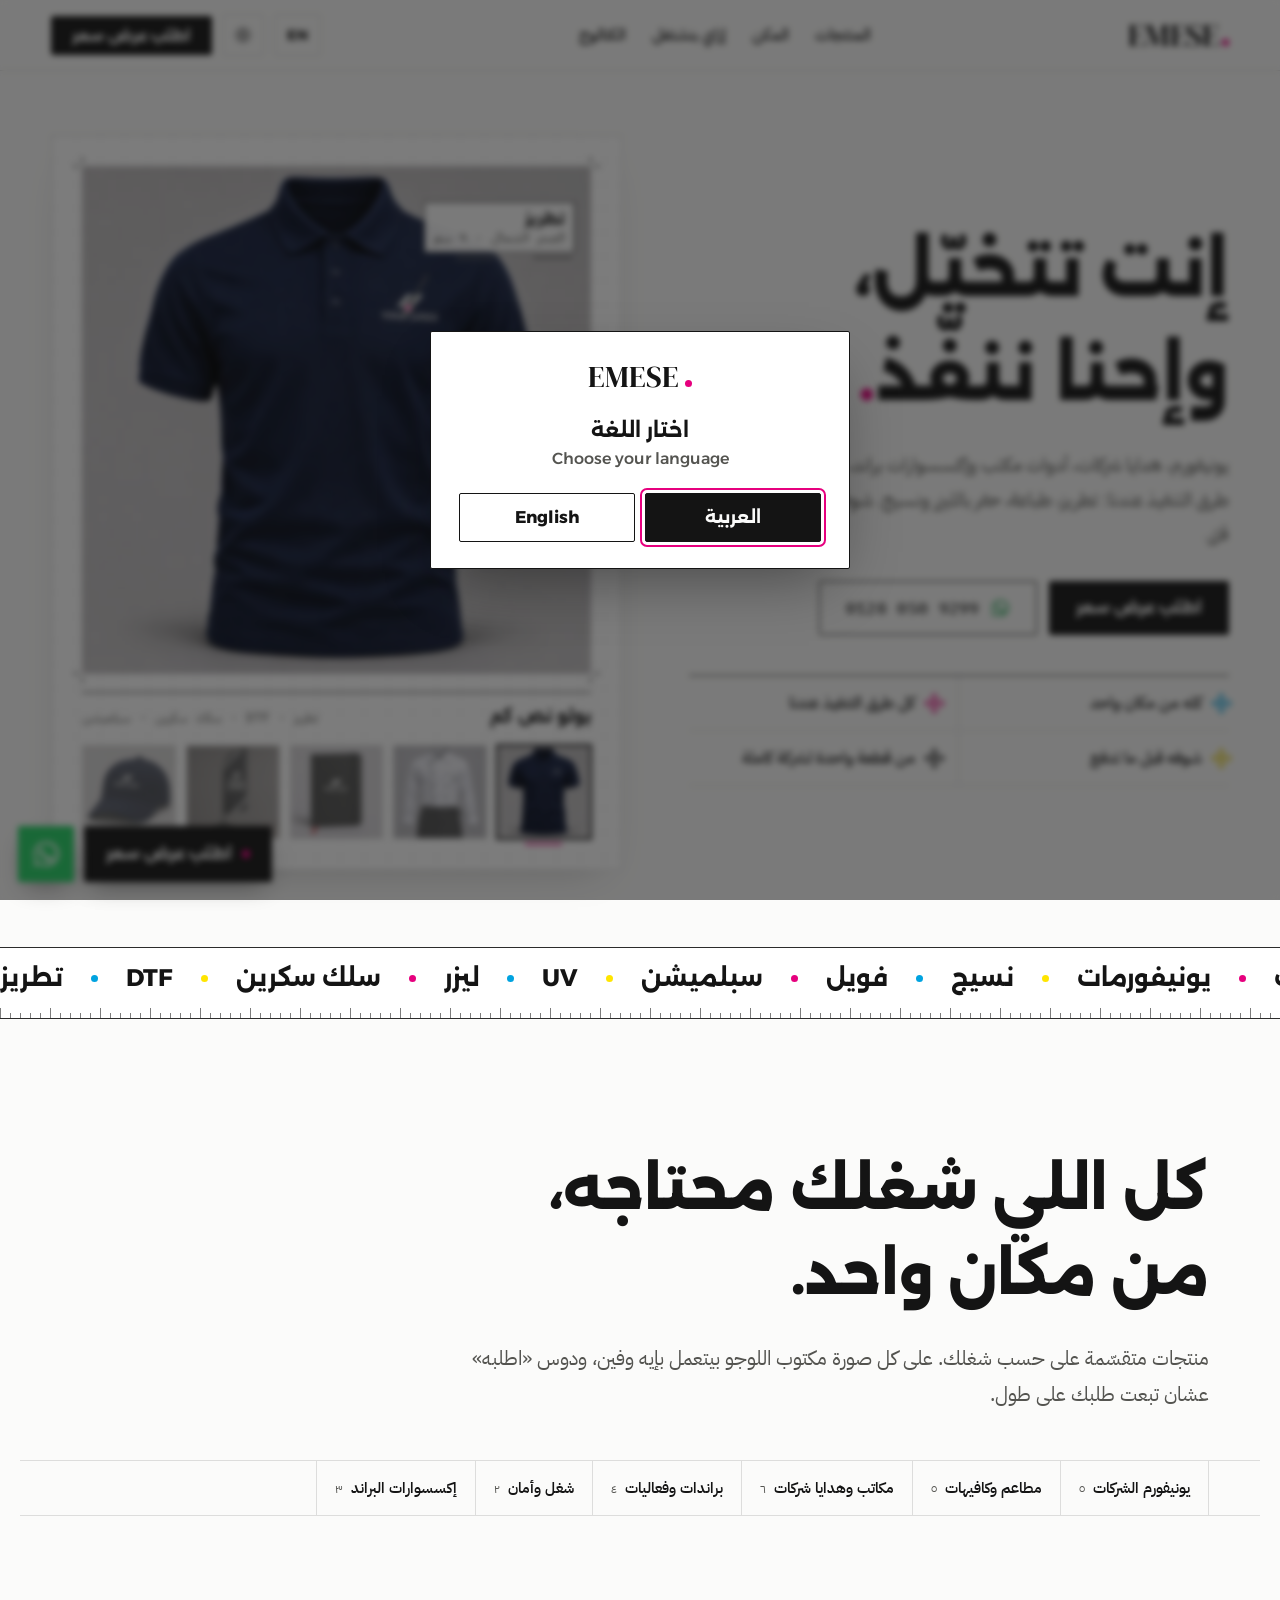
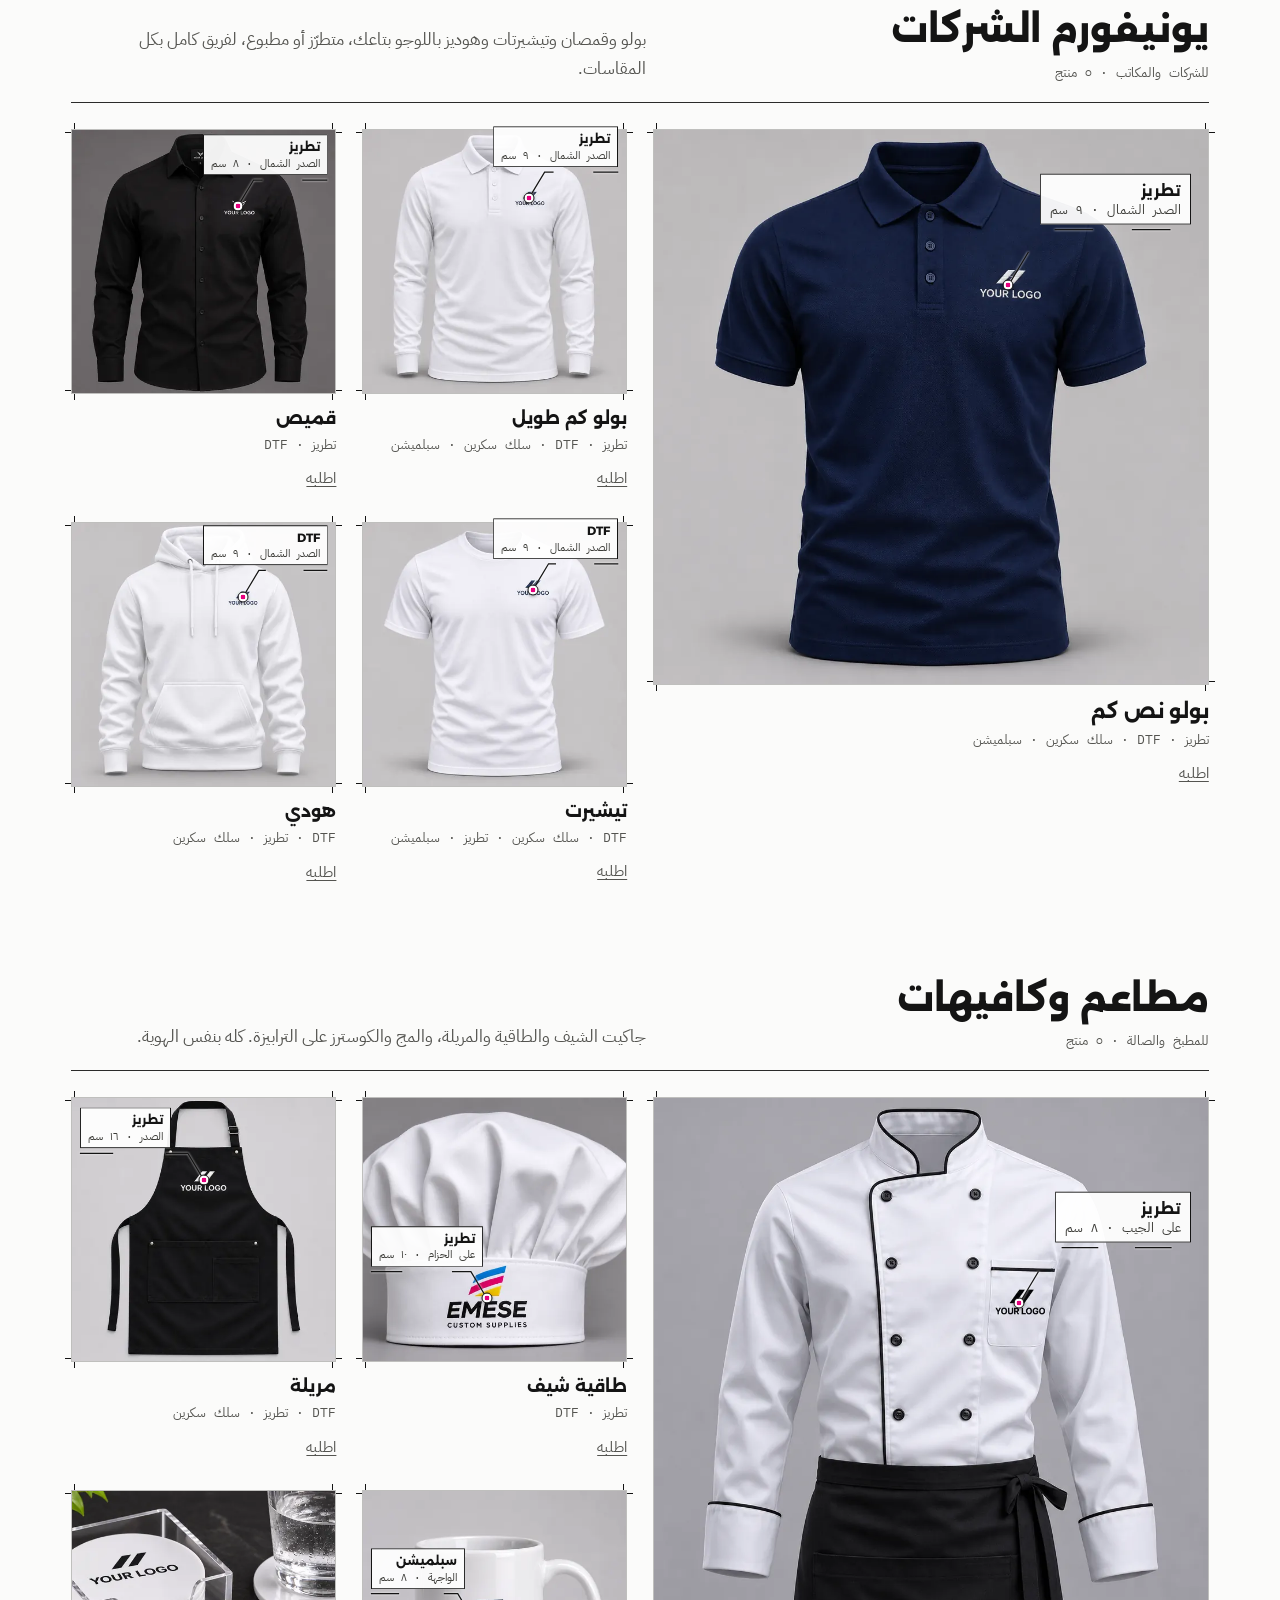
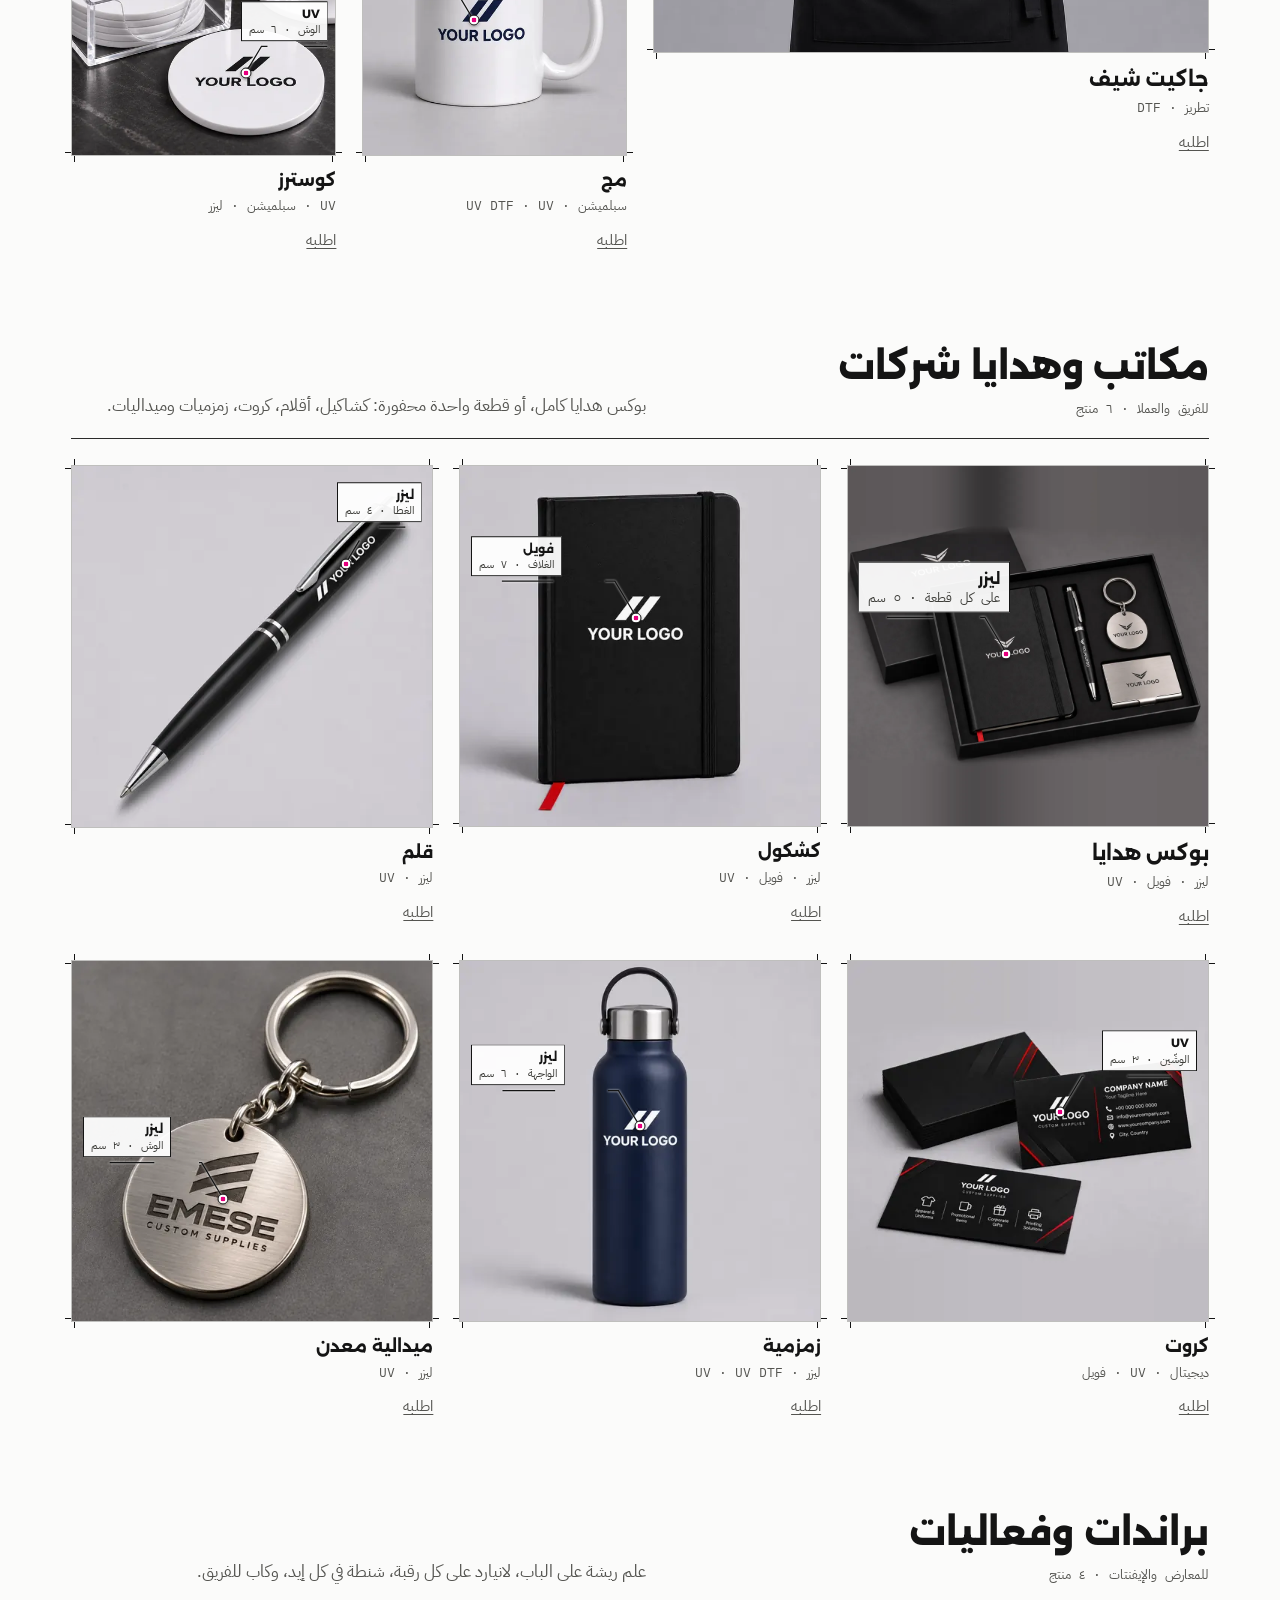
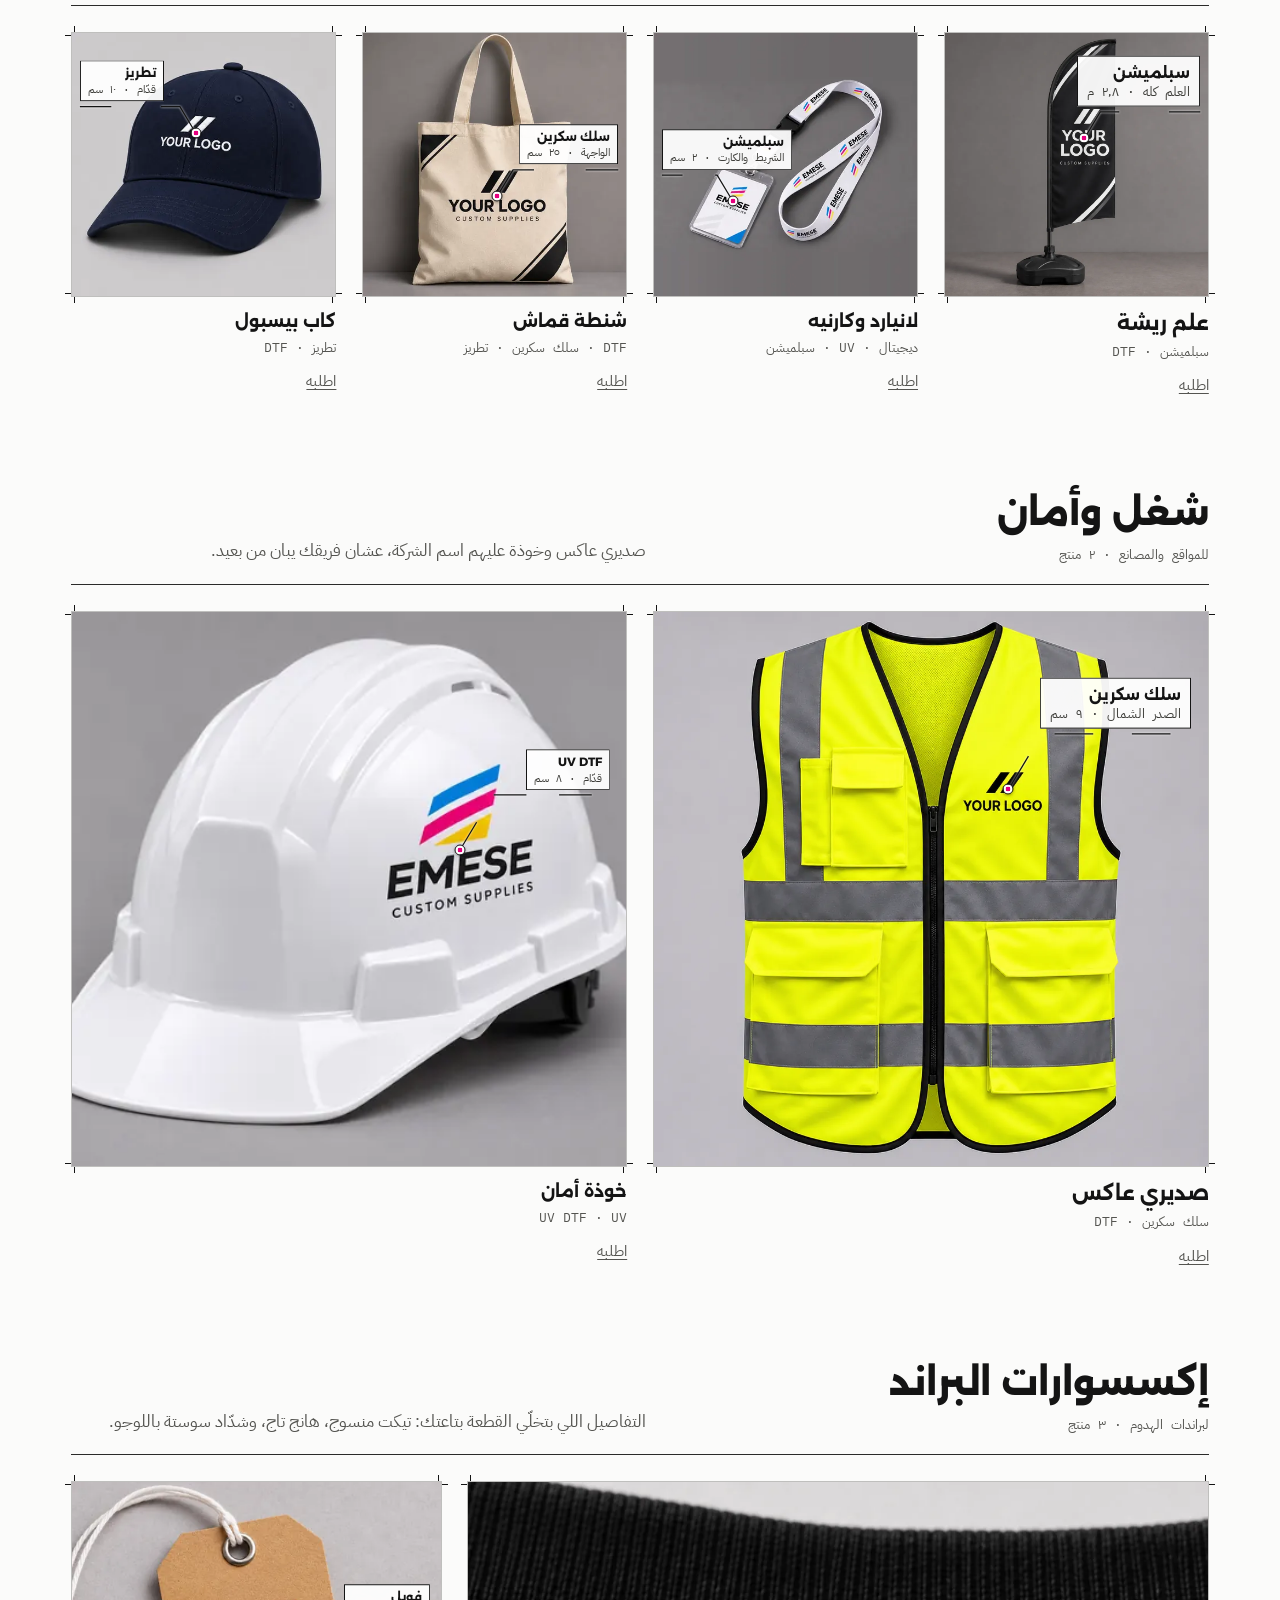
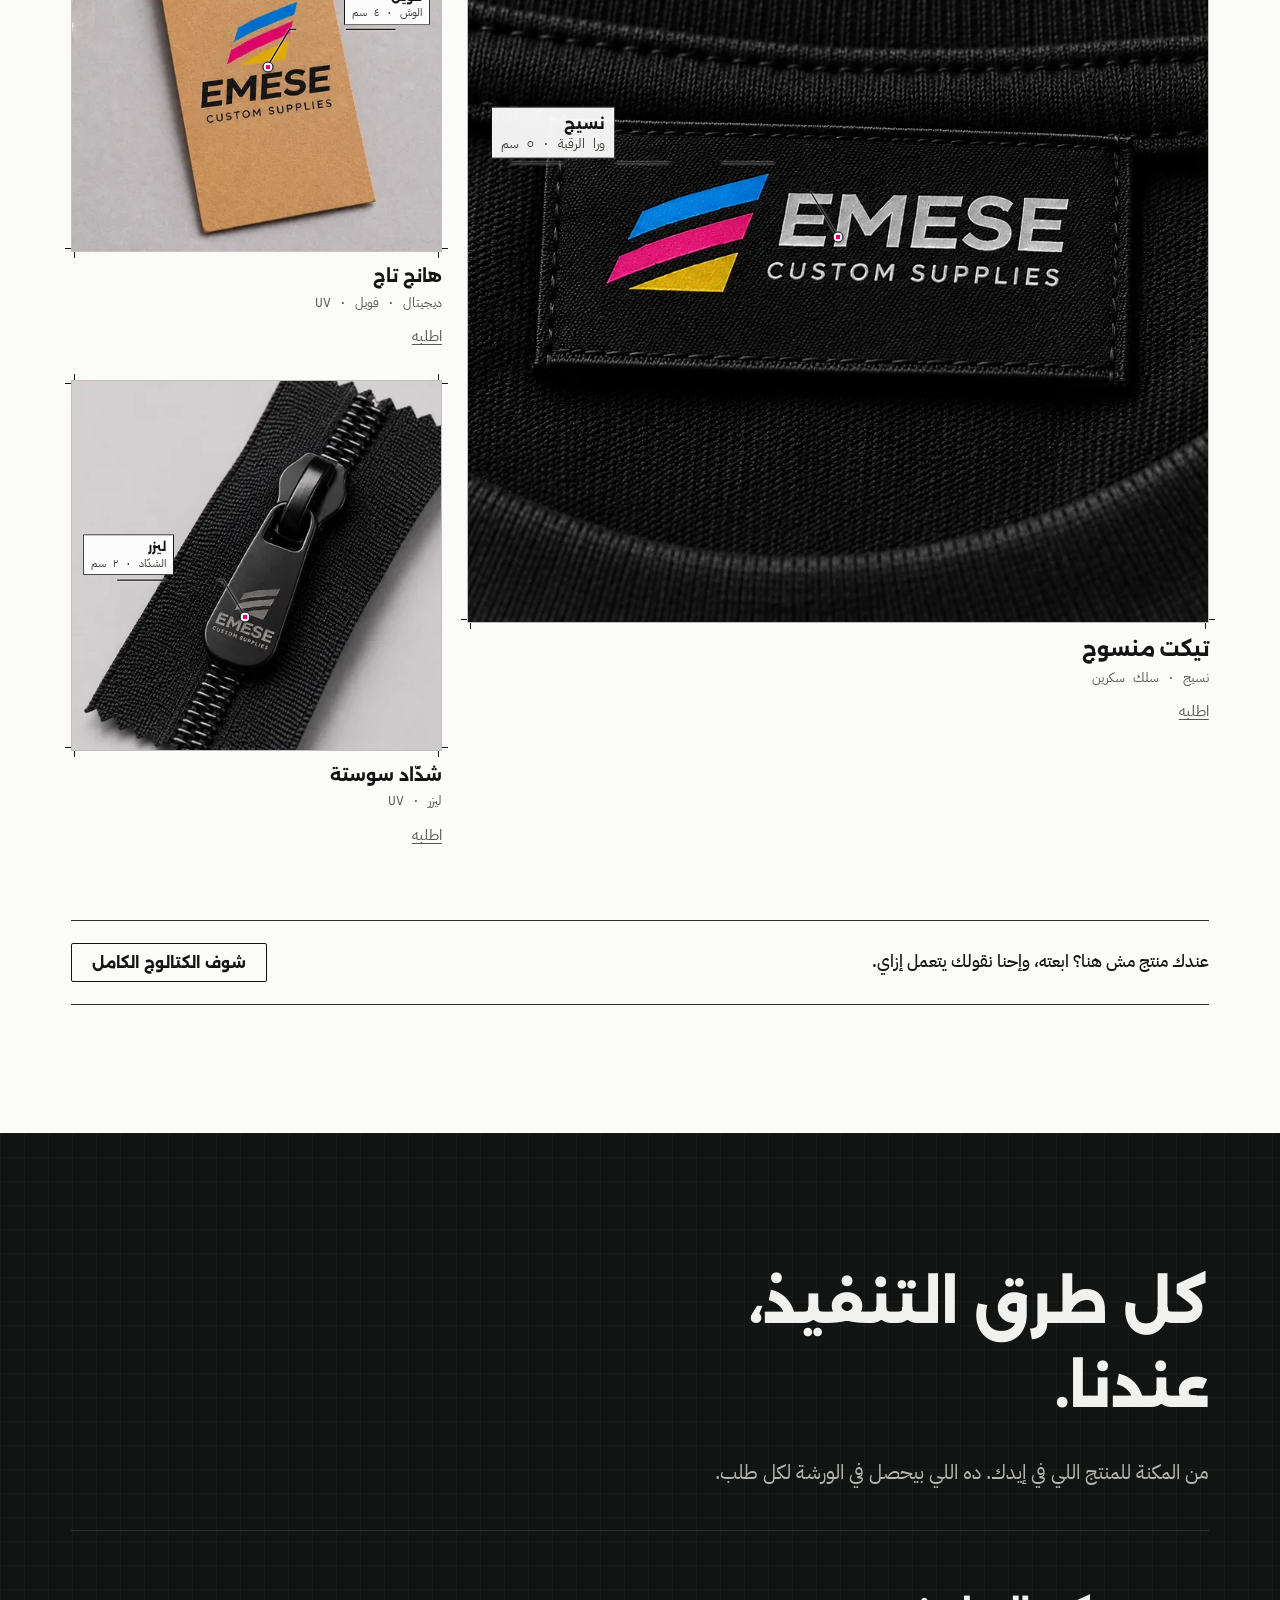
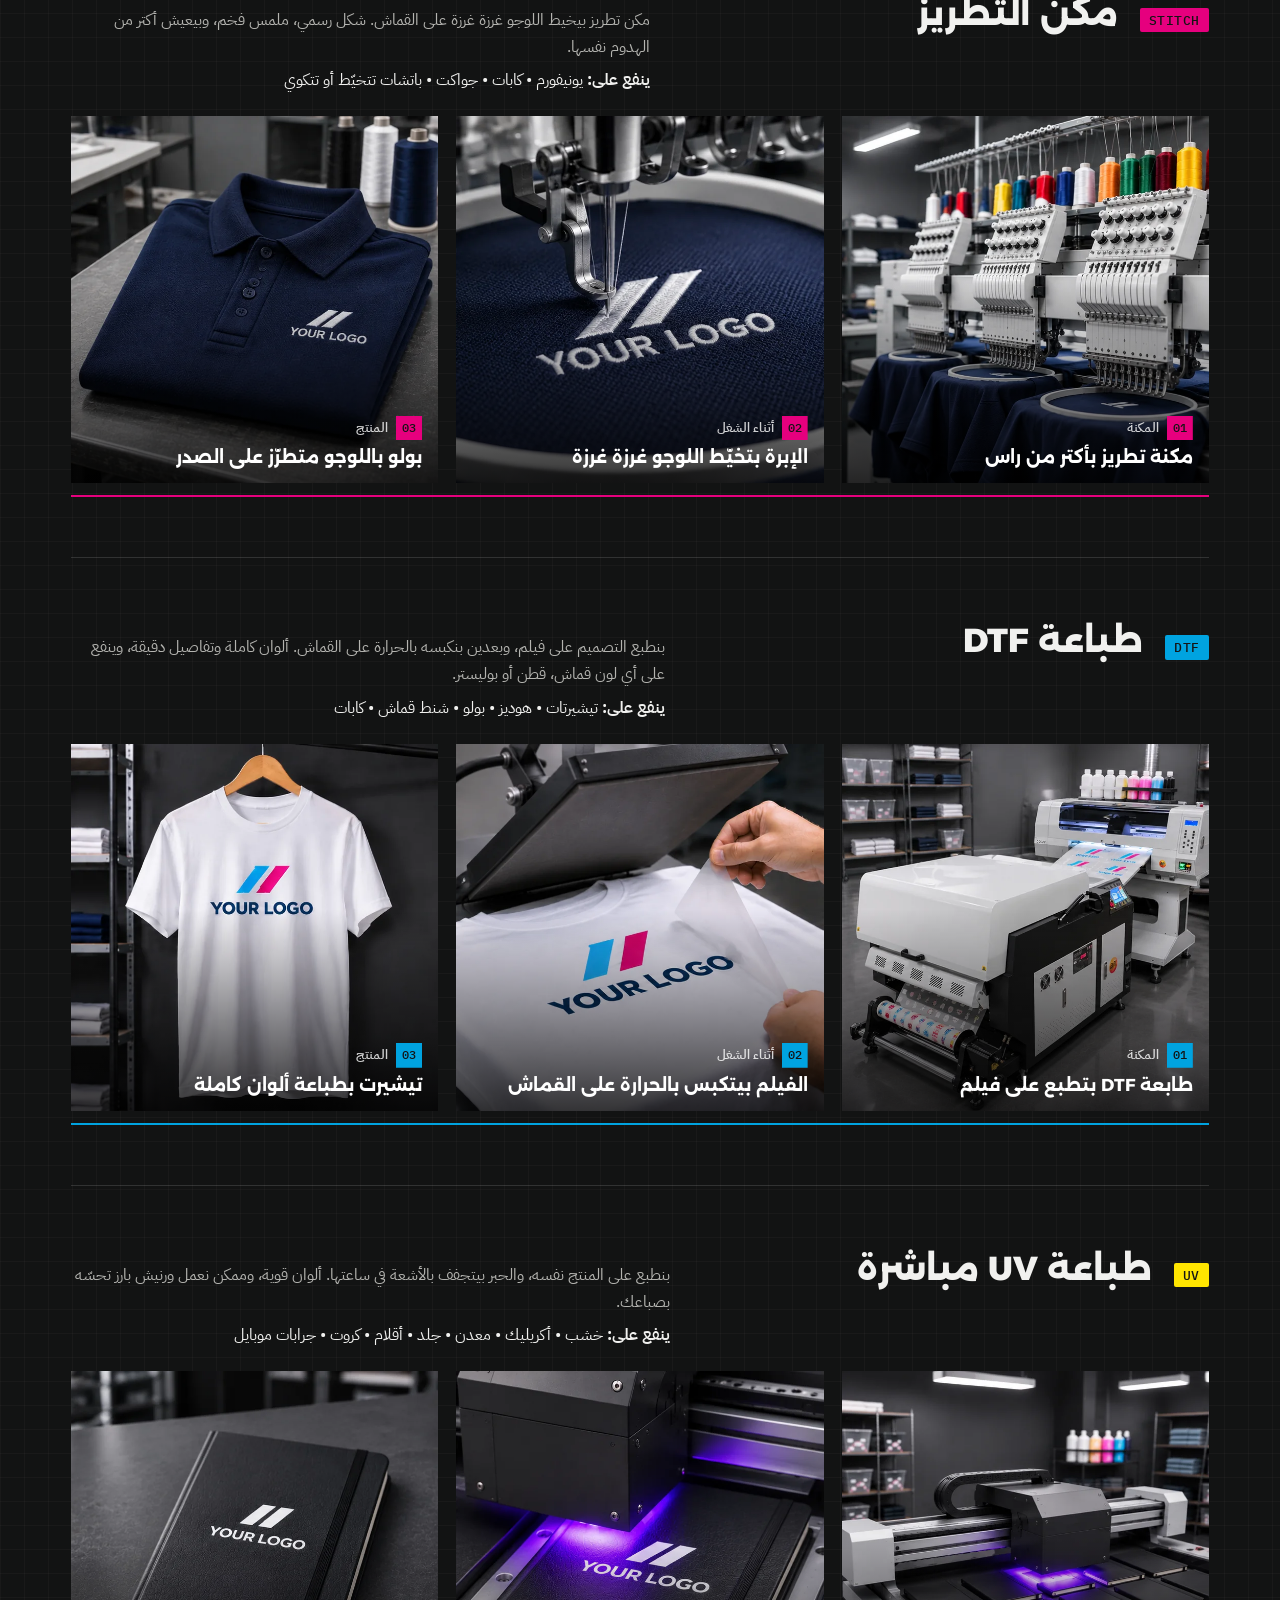
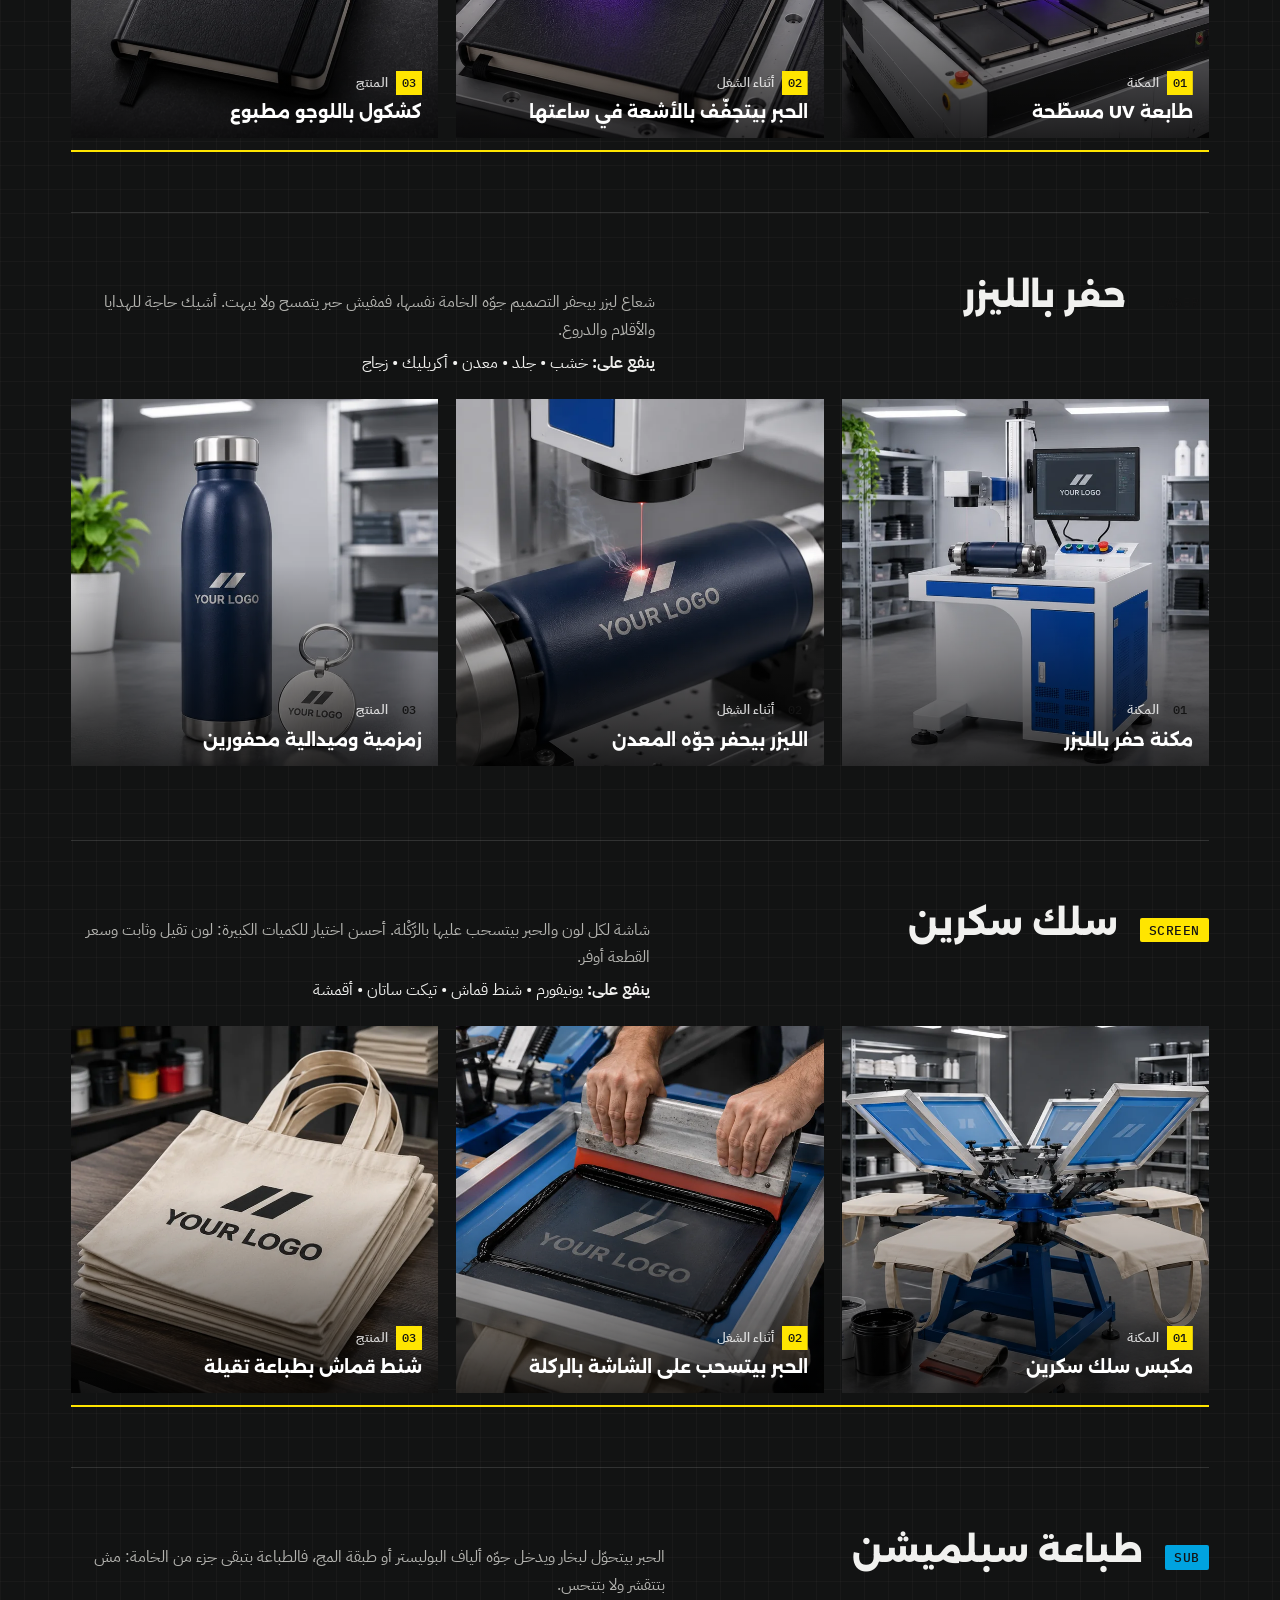
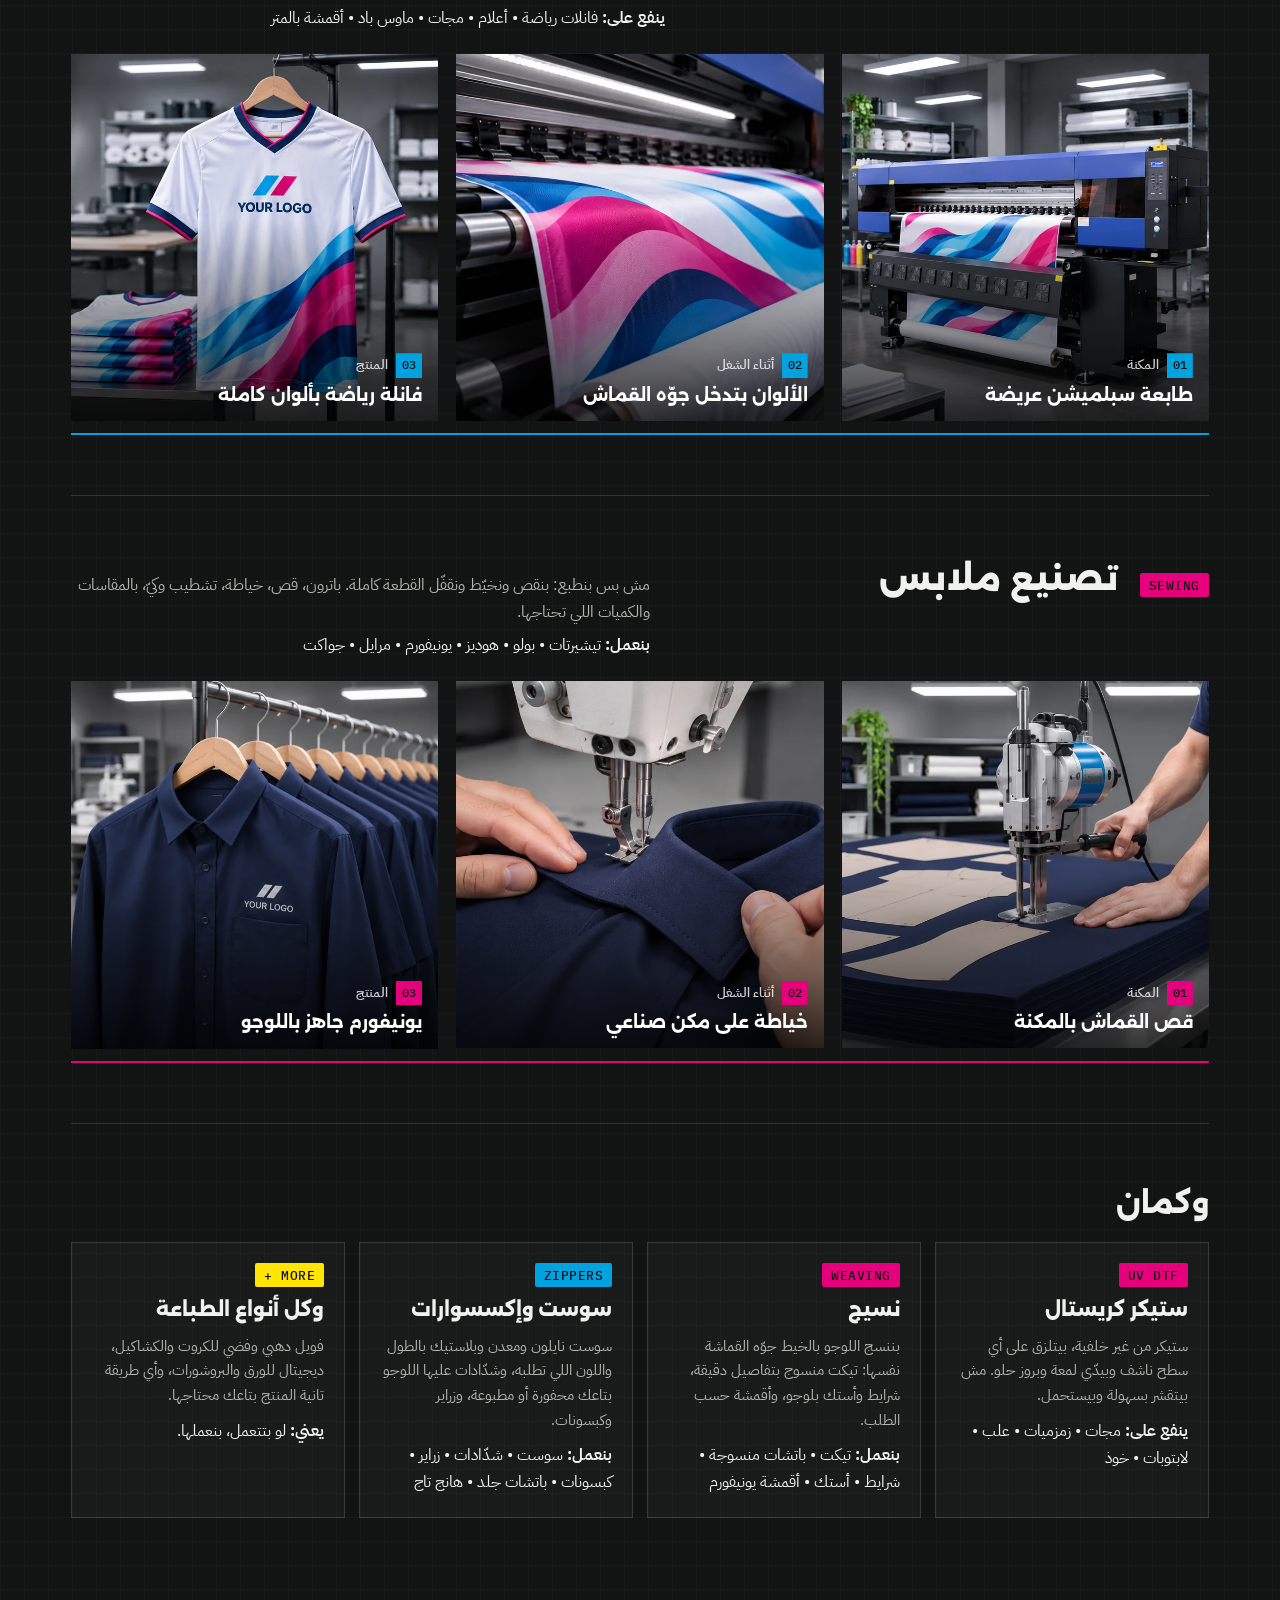
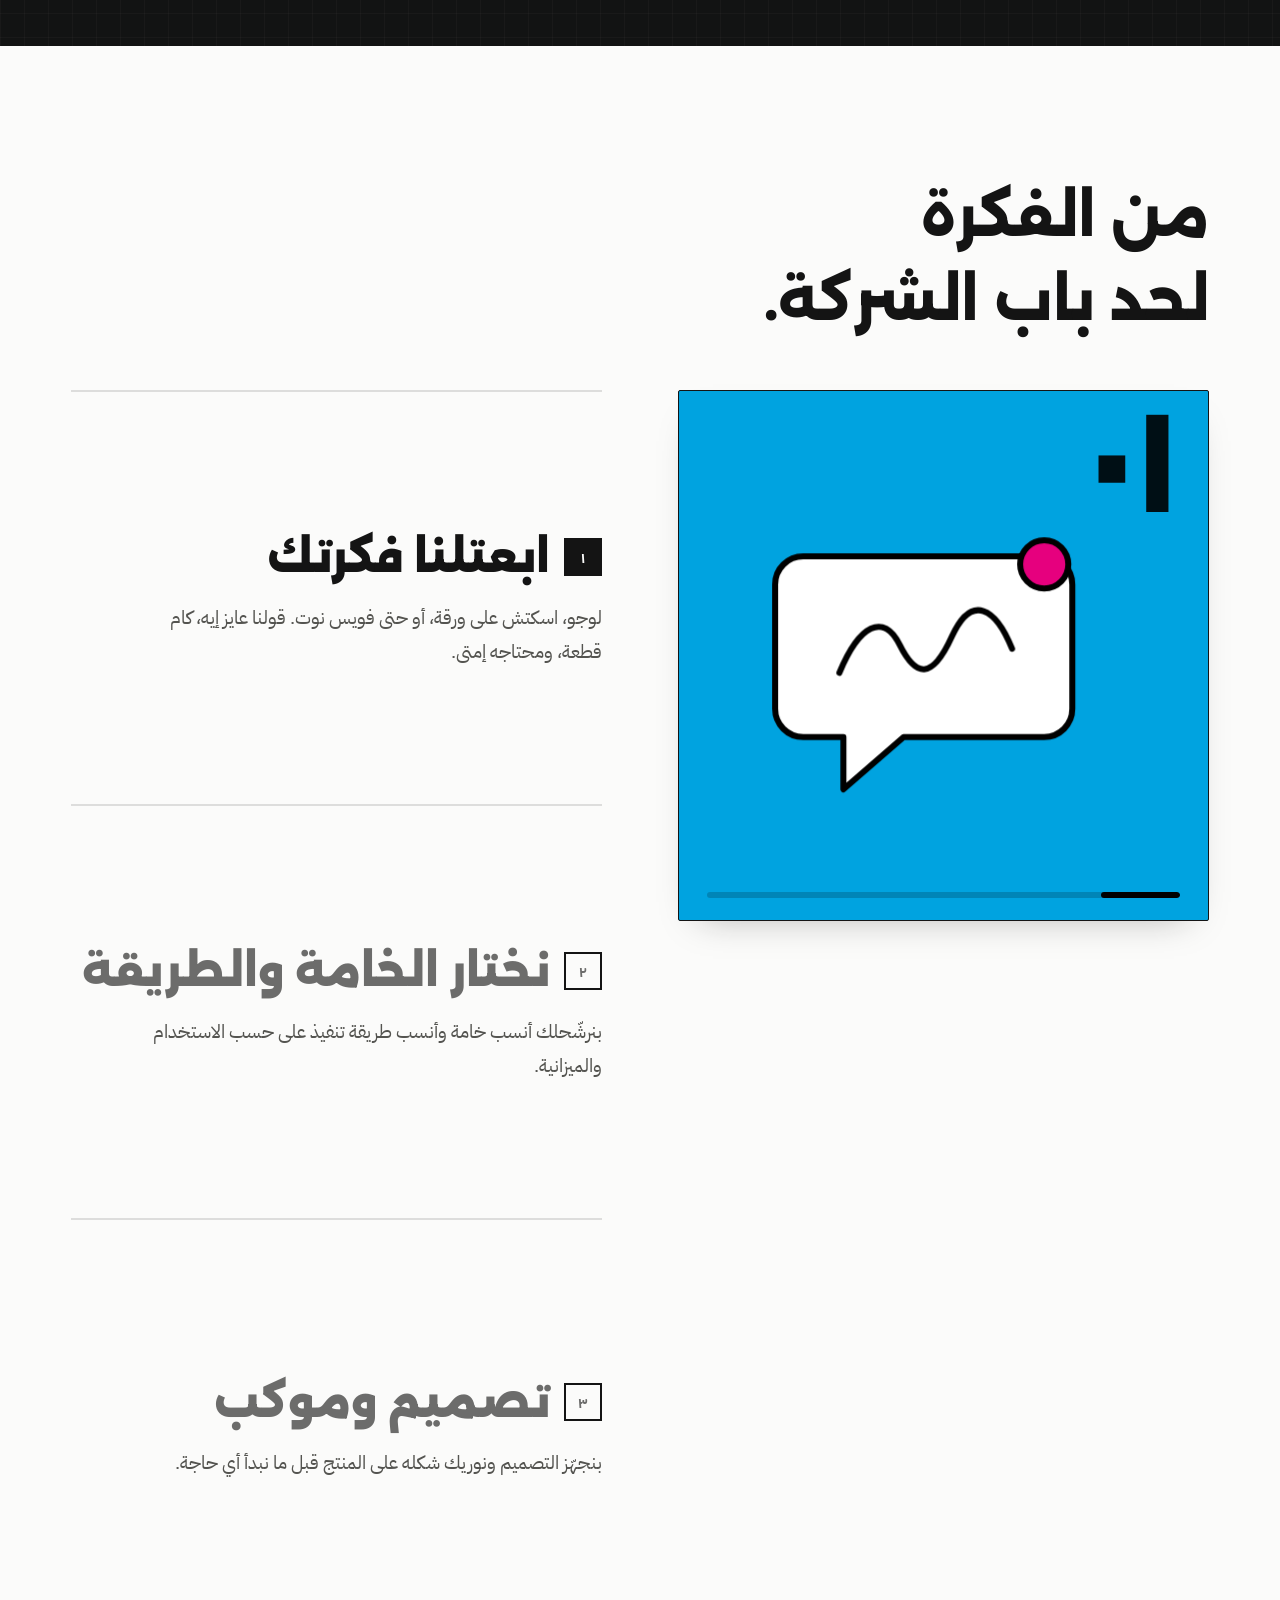
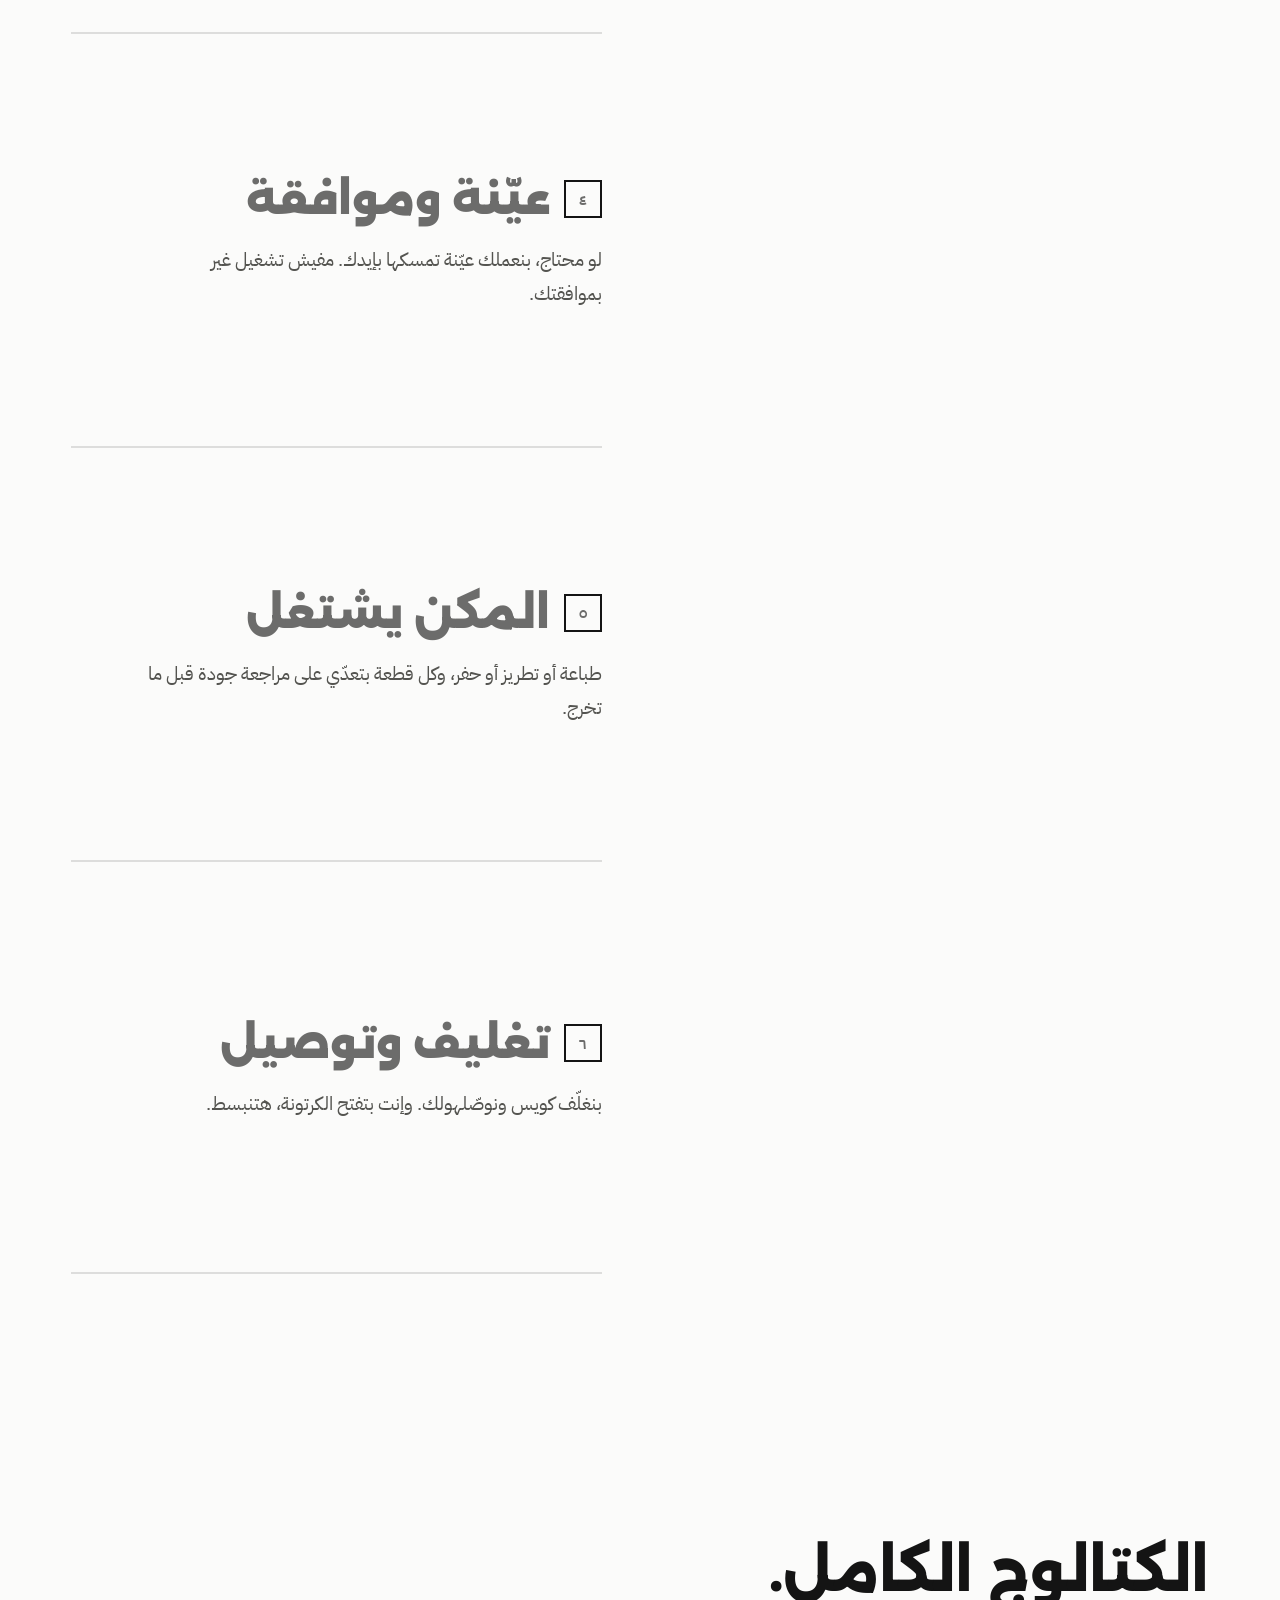
==== commit 64a9b3ad: "Machines section with workshop photos replaces the close-ups Seven machines (embroidery, DTF, UV, la" ====
--- a/index.html
+++ b/index.html
@@ -48,9 +48,8 @@
     </a>
     <nav class="nav-links" data-i18n-attr="aria-label:nav.label" aria-label="الأقسام">
       <a href="#products" data-i18n="nav.products">المنتجات</a>
-      <a href="#closeup" data-i18n="nav.closeup">عن قرب</a>
+      <a href="#machines" data-i18n="nav.machines">المكن</a>
       <a href="#steps" data-i18n="nav.steps">إزاي بنشتغل</a>
-      <a href="#machines" data-i18n="nav.machines">طرق التنفيذ</a>
       <a href="#catalogue" data-i18n="nav.catalogue">الكتالوج</a>
     </nav>
     <div class="nav-actions">
@@ -68,9 +67,8 @@
   <div class="menu-sheet" id="menuSheet" hidden>
     <nav class="menu-links" data-i18n-attr="aria-label:nav.label" aria-label="الأقسام">
       <a href="#products" data-i18n="nav.products">المنتجات</a>
-      <a href="#closeup" data-i18n="nav.closeup">عن قرب</a>
+      <a href="#machines" data-i18n="nav.machines">المكن</a>
       <a href="#steps" data-i18n="nav.steps">إزاي بنشتغل</a>
-      <a href="#machines" data-i18n="nav.machines">طرق التنفيذ</a>
       <a href="#catalogue" data-i18n="nav.catalogue">الكتالوج</a>
       <a href="./track.html" data-i18n="nav.track">تابع طلبك</a>
     </nav>
@@ -123,13 +121,197 @@
       </div>
     </section>
 
-    <!-- ===== Techniques up close ===== -->
-    <section class="closeup" id="closeup" aria-labelledby="closeupTitle">
-      <div class="section-head">
-        <h2 id="closeupTitle" data-i18n-html="close.title">كل تقنية،<br>عن قرب.</h2>
-        <p class="sub" data-i18n="close.sub">التطريز ليه ملمس، والليزر ليه عمق، والنسيج ليه نعومة. قرّب على اللوجو وشوف الفرق بين كل طريقة.</p>
-      </div>
-      <div class="loupes" id="loupes"></div>
+    <!-- ===== Machines: the workshop ===== -->
+    <section class="machines-sec" id="machines" aria-labelledby="machinesTitle">
+      <div class="mx-wrap">
+        <div class="section-head">
+          <h2 id="machinesTitle" data-i18n-html="machines.title">كل طرق التنفيذ،<br>عندنا.</h2>
+          <p class="sub" data-i18n="machines.sub2">من المكنة للمنتج اللي في إيدك. ده اللي بيحصل في الورشة لكل طلب.</p>
+        </div>
+        <article class="mx" style="--accent: var(--m)">
+          <header class="mx-head">
+            <span class="m-code">STITCH</span>
+            <h3 data-i18n="m5.t">مكن التطريز</h3>
+            <p data-i18n="m5.d">مكن تطريز بيخيط اللوجو غرزة غرزة على القماش. شكل رسمي، ملمس فخم، وبيعيش أكتر من الهدوم نفسها.</p>
+            <p class="m-on" data-i18n-html="m5.on"><b>ينفع على:</b> يونيفورم • كابات • جواكت • باتشات تتخيّط أو تتكوي</p>
+          </header>
+          <div class="mx-strip">
+            <figure class="mx-shot" style="--k:0">
+              <img src="assets/machines/stitch-1.webp" alt="" width="720" height="720" loading="lazy" decoding="async">
+              <figcaption><span class="mx-step"><b class="mono">01</b><span data-i18n="mx.step1">المكنة</span></span><span class="mx-cap" data-i18n="mx.stitch1">مكنة تطريز بأكتر من راس</span></figcaption>
+            </figure>
+            <figure class="mx-shot" style="--k:1">
+              <img src="assets/machines/stitch-2.webp" alt="" width="720" height="720" loading="lazy" decoding="async">
+              <figcaption><span class="mx-step"><b class="mono">02</b><span data-i18n="mx.step2">أثناء الشغل</span></span><span class="mx-cap" data-i18n="mx.stitch2">الإبرة بتخيّط اللوجو غرزة غرزة</span></figcaption>
+            </figure>
+            <figure class="mx-shot" style="--k:2">
+              <img src="assets/machines/stitch-3.webp" alt="" width="720" height="720" loading="lazy" decoding="async">
+              <figcaption><span class="mx-step"><b class="mono">03</b><span data-i18n="mx.step3">المنتج</span></span><span class="mx-cap" data-i18n="mx.stitch3">بولو باللوجو متطرّز على الصدر</span></figcaption>
+            </figure>
+          </div>
+        </article>
+        <article class="mx" style="--accent: var(--c)">
+          <header class="mx-head">
+            <span class="m-code">DTF</span>
+            <h3 data-i18n="m1.t">طباعة DTF</h3>
+            <p data-i18n="m1.d">بنطبع التصميم على فيلم، وبعدين بنكبسه بالحرارة على القماش. ألوان كاملة وتفاصيل دقيقة، وينفع على أي لون قماش، قطن أو بوليستر.</p>
+            <p class="m-on" data-i18n-html="m1.on"><b>ينفع على:</b> تيشيرتات • هوديز • بولو • شنط قماش • كابات</p>
+          </header>
+          <div class="mx-strip">
+            <figure class="mx-shot" style="--k:0">
+              <img src="assets/machines/dtf-1.webp" alt="" width="720" height="720" loading="lazy" decoding="async">
+              <figcaption><span class="mx-step"><b class="mono">01</b><span data-i18n="mx.step1">المكنة</span></span><span class="mx-cap" data-i18n="mx.dtf1">طابعة DTF بتطبع على فيلم</span></figcaption>
+            </figure>
+            <figure class="mx-shot" style="--k:1">
+              <img src="assets/machines/dtf-2.webp" alt="" width="720" height="720" loading="lazy" decoding="async">
+              <figcaption><span class="mx-step"><b class="mono">02</b><span data-i18n="mx.step2">أثناء الشغل</span></span><span class="mx-cap" data-i18n="mx.dtf2">الفيلم بيتكبس بالحرارة على القماش</span></figcaption>
+            </figure>
+            <figure class="mx-shot" style="--k:2">
+              <img src="assets/machines/dtf-3.webp" alt="" width="720" height="720" loading="lazy" decoding="async">
+              <figcaption><span class="mx-step"><b class="mono">03</b><span data-i18n="mx.step3">المنتج</span></span><span class="mx-cap" data-i18n="mx.dtf3">تيشيرت بطباعة ألوان كاملة</span></figcaption>
+            </figure>
+          </div>
+        </article>
+        <article class="mx" style="--accent: var(--y)">
+          <header class="mx-head">
+            <span class="m-code">UV</span>
+            <h3 data-i18n="m3.t">طباعة UV مباشرة</h3>
+            <p data-i18n="m3.d">بنطبع على المنتج نفسه، والحبر بيتجفف بالأشعة في ساعتها. ألوان قوية، وممكن نعمل ورنيش بارز تحسّه بصباعك.</p>
+            <p class="m-on" data-i18n-html="m3.on"><b>ينفع على:</b> خشب • أكريليك • معدن • جلد • أقلام • كروت • جرابات موبايل</p>
+          </header>
+          <div class="mx-strip">
+            <figure class="mx-shot" style="--k:0">
+              <img src="assets/machines/uv-1.webp" alt="" width="720" height="720" loading="lazy" decoding="async">
+              <figcaption><span class="mx-step"><b class="mono">01</b><span data-i18n="mx.step1">المكنة</span></span><span class="mx-cap" data-i18n="mx.uv1">طابعة UV مسطّحة</span></figcaption>
+            </figure>
+            <figure class="mx-shot" style="--k:1">
+              <img src="assets/machines/uv-2.webp" alt="" width="720" height="720" loading="lazy" decoding="async">
+              <figcaption><span class="mx-step"><b class="mono">02</b><span data-i18n="mx.step2">أثناء الشغل</span></span><span class="mx-cap" data-i18n="mx.uv2">الحبر بيتجفّف بالأشعة في ساعتها</span></figcaption>
+            </figure>
+            <figure class="mx-shot" style="--k:2">
+              <img src="assets/machines/uv-3.webp" alt="" width="720" height="720" loading="lazy" decoding="async">
+              <figcaption><span class="mx-step"><b class="mono">03</b><span data-i18n="mx.step3">المنتج</span></span><span class="mx-cap" data-i18n="mx.uv3">كشكول باللوجو مطبوع</span></figcaption>
+            </figure>
+          </div>
+        </article>
+        <article class="mx" style="--accent: var(--k)">
+          <header class="mx-head">
+            <span class="m-code">LASER</span>
+            <h3 data-i18n="m4.t">حفر بالليزر</h3>
+            <p data-i18n="m4.d">شعاع ليزر بيحفر التصميم جوّه الخامة نفسها، فمفيش حبر يتمسح ولا يبهت. أشيك حاجة للهدايا والأقلام والدروع.</p>
+            <p class="m-on" data-i18n-html="m4.on"><b>ينفع على:</b> خشب • جلد • معدن • أكريليك • زجاج</p>
+          </header>
+          <div class="mx-strip">
+            <figure class="mx-shot" style="--k:0">
+              <img src="assets/machines/laser-1.webp" alt="" width="720" height="720" loading="lazy" decoding="async">
+              <figcaption><span class="mx-step"><b class="mono">01</b><span data-i18n="mx.step1">المكنة</span></span><span class="mx-cap" data-i18n="mx.laser1">مكنة حفر بالليزر</span></figcaption>
+            </figure>
+            <figure class="mx-shot" style="--k:1">
+              <img src="assets/machines/laser-2.webp" alt="" width="720" height="720" loading="lazy" decoding="async">
+              <figcaption><span class="mx-step"><b class="mono">02</b><span data-i18n="mx.step2">أثناء الشغل</span></span><span class="mx-cap" data-i18n="mx.laser2">الليزر بيحفر جوّه المعدن</span></figcaption>
+            </figure>
+            <figure class="mx-shot" style="--k:2">
+              <img src="assets/machines/laser-3.webp" alt="" width="720" height="720" loading="lazy" decoding="async">
+              <figcaption><span class="mx-step"><b class="mono">03</b><span data-i18n="mx.step3">المنتج</span></span><span class="mx-cap" data-i18n="mx.laser3">زمزمية وميدالية محفورين</span></figcaption>
+            </figure>
+          </div>
+        </article>
+        <article class="mx" style="--accent: var(--y)">
+          <header class="mx-head">
+            <span class="m-code">SCREEN</span>
+            <h3 data-i18n="m8.t">سلك سكرين</h3>
+            <p data-i18n="m8.d">شاشة لكل لون والحبر بيتسحب عليها بالرَّكْلة. أحسن اختيار للكميات الكبيرة: لون تقيل وثابت وسعر القطعة أوفر.</p>
+            <p class="m-on" data-i18n-html="m8.on"><b>ينفع على:</b> يونيفورم • شنط قماش • تيكت ساتان • أقمشة</p>
+          </header>
+          <div class="mx-strip">
+            <figure class="mx-shot" style="--k:0">
+              <img src="assets/machines/screen-1.webp" alt="" width="720" height="720" loading="lazy" decoding="async">
+              <figcaption><span class="mx-step"><b class="mono">01</b><span data-i18n="mx.step1">المكنة</span></span><span class="mx-cap" data-i18n="mx.screen1">مكبس سلك سكرين</span></figcaption>
+            </figure>
+            <figure class="mx-shot" style="--k:1">
+              <img src="assets/machines/screen-2.webp" alt="" width="720" height="720" loading="lazy" decoding="async">
+              <figcaption><span class="mx-step"><b class="mono">02</b><span data-i18n="mx.step2">أثناء الشغل</span></span><span class="mx-cap" data-i18n="mx.screen2">الحبر بيتسحب على الشاشة بالركلة</span></figcaption>
+            </figure>
+            <figure class="mx-shot" style="--k:2">
+              <img src="assets/machines/screen-3.webp" alt="" width="720" height="720" loading="lazy" decoding="async">
+              <figcaption><span class="mx-step"><b class="mono">03</b><span data-i18n="mx.step3">المنتج</span></span><span class="mx-cap" data-i18n="mx.screen3">شنط قماش بطباعة تقيلة</span></figcaption>
+            </figure>
+          </div>
+        </article>
+        <article class="mx" style="--accent: var(--c)">
+          <header class="mx-head">
+            <span class="m-code">SUB</span>
+            <h3 data-i18n="m7.t">طباعة سبلميشن</h3>
+            <p data-i18n="m7.d">الحبر بيتحوّل لبخار ويدخل جوّه ألياف البوليستر أو طبقة المج، فالطباعة بتبقى جزء من الخامة: مش بتتقشر ولا بتتحس.</p>
+            <p class="m-on" data-i18n-html="m7.on"><b>ينفع على:</b> فانلات رياضة • أعلام • مجات • ماوس باد • أقمشة بالمتر</p>
+          </header>
+          <div class="mx-strip">
+            <figure class="mx-shot" style="--k:0">
+              <img src="assets/machines/sub-1.webp" alt="" width="720" height="720" loading="lazy" decoding="async">
+              <figcaption><span class="mx-step"><b class="mono">01</b><span data-i18n="mx.step1">المكنة</span></span><span class="mx-cap" data-i18n="mx.sub1">طابعة سبلميشن عريضة</span></figcaption>
+            </figure>
+            <figure class="mx-shot" style="--k:1">
+              <img src="assets/machines/sub-2.webp" alt="" width="720" height="720" loading="lazy" decoding="async">
+              <figcaption><span class="mx-step"><b class="mono">02</b><span data-i18n="mx.step2">أثناء الشغل</span></span><span class="mx-cap" data-i18n="mx.sub2">الألوان بتدخل جوّه القماش</span></figcaption>
+            </figure>
+            <figure class="mx-shot" style="--k:2">
+              <img src="assets/machines/sub-3.webp" alt="" width="720" height="720" loading="lazy" decoding="async">
+              <figcaption><span class="mx-step"><b class="mono">03</b><span data-i18n="mx.step3">المنتج</span></span><span class="mx-cap" data-i18n="mx.sub3">فانلة رياضة بألوان كاملة</span></figcaption>
+            </figure>
+          </div>
+        </article>
+        <article class="mx" style="--accent: var(--m)">
+          <header class="mx-head">
+            <span class="m-code">SEWING</span>
+            <h3 data-i18n="m9.t">تصنيع ملابس</h3>
+            <p data-i18n="m9.d">مش بس بنطبع: بنقص ونخيّط ونقفّل القطعة كاملة. باترون، قص، خياطة، تشطيب وكيّ، بالمقاسات والكميات اللي تحتاجها.</p>
+            <p class="m-on" data-i18n-html="m9.on"><b>بنعمل:</b> تيشيرتات • بولو • هوديز • يونيفورم • مرايل • جواكت</p>
+          </header>
+          <div class="mx-strip">
+            <figure class="mx-shot" style="--k:0">
+              <img src="assets/machines/sewing-1.webp" alt="" width="720" height="720" loading="lazy" decoding="async">
+              <figcaption><span class="mx-step"><b class="mono">01</b><span data-i18n="mx.step1">المكنة</span></span><span class="mx-cap" data-i18n="mx.sewing1">قص القماش بالمكنة</span></figcaption>
+            </figure>
+            <figure class="mx-shot" style="--k:1">
+              <img src="assets/machines/sewing-2.webp" alt="" width="720" height="720" loading="lazy" decoding="async">
+              <figcaption><span class="mx-step"><b class="mono">02</b><span data-i18n="mx.step2">أثناء الشغل</span></span><span class="mx-cap" data-i18n="mx.sewing2">خياطة على مكن صناعي</span></figcaption>
+            </figure>
+            <figure class="mx-shot" style="--k:2">
+              <img src="assets/machines/sewing-3.webp" alt="" width="720" height="720" loading="lazy" decoding="async">
+              <figcaption><span class="mx-step"><b class="mono">03</b><span data-i18n="mx.step3">المنتج</span></span><span class="mx-cap" data-i18n="mx.sewing3">يونيفورم جاهز باللوجو</span></figcaption>
+            </figure>
+          </div>
+        </article>
+        <div class="mx-more">
+          <h3 class="mx-more-title" data-i18n="machines.more">وكمان</h3>
+          <div class="mx-cards">
+          <article class="mx-card" style="--accent: var(--m)">
+            <span class="m-code">UV DTF</span>
+            <h3 data-i18n="m2.t">ستيكر كريستال</h3>
+            <p data-i18n="m2.d">ستيكر من غير خلفية، بيتلزق على أي سطح ناشف وبيدّي لمعة وبروز حلو. مش بيتقشر بسهولة وبيستحمل.</p>
+            <p class="m-on" data-i18n-html="m2.on"><b>ينفع على:</b> مجات • زمزميات • علب • لابتوبات • خوذ</p>
+          </article>
+          <article class="mx-card" style="--accent: var(--m)">
+            <span class="m-code">WEAVING</span>
+            <h3 data-i18n="m10.t">نسيج</h3>
+            <p data-i18n="m10.d">بننسج اللوجو بالخيط جوّه القماشة نفسها: تيكت منسوج بتفاصيل دقيقة، شرايط وأستك بلوجو، وأقمشة حسب الطلب.</p>
+            <p class="m-on" data-i18n-html="m10.on"><b>بنعمل:</b> تيكت • باتشات منسوجة • شرايط • أستك • أقمشة يونيفورم</p>
+          </article>
+          <article class="mx-card" style="--accent: var(--c)">
+            <span class="m-code">ZIPPERS</span>
+            <h3 data-i18n="m11.t">سوست وإكسسوارات</h3>
+            <p data-i18n="m11.d">سوست نايلون ومعدن وبلاستيك بالطول واللون اللي تطلبه، وشدّادات عليها اللوجو بتاعك محفورة أو مطبوعة، وزراير وكبسونات.</p>
+            <p class="m-on" data-i18n-html="m11.on"><b>بنعمل:</b> سوست • شدّادات • زراير • كبسونات • باتشات جلد • هانج تاج</p>
+          </article>
+          <article class="mx-card" style="--accent: var(--y)">
+            <span class="m-code">+ MORE</span>
+            <h3 data-i18n="m6.t">وكل أنواع الطباعة</h3>
+            <p data-i18n="m6.d">فويل دهبي وفضي للكروت والكشاكيل، ديجيتال للورق والبروشورات، وأي طريقة تانية المنتج بتاعك محتاجها.</p>
+            <p class="m-on" data-i18n-html="m6.on"><b>يعني:</b> لو بتتعمل، بنعملها.</p>
+          </article>
+          </div>
+        </div>
+      </div>
     </section>
 
     <!-- ===== 03 Steps ===== -->
@@ -158,93 +340,6 @@
       </div>
     </section>
 
-    <!-- ===== 04 Machines ===== -->
-    <section class="section" id="machines">
-      <div class="section-head">
-        <h2 data-i18n-html="machines.title">كل طرق التنفيذ،<br>عندنا.</h2>
-        <p class="sub" data-i18n="machines.sub">كل خامة ليها طريقة.</p>
-      </div>
-
-      <div class="machines">
-        <details class="machine" open style="--accent: var(--c)">
-          <summary><span class="m-code">DTF</span><span class="m-name" data-i18n="m1.t">طباعة DTF</span><span class="m-plus" aria-hidden="true"></span></summary>
-          <div class="m-body">
-            <p data-i18n="m1.d">بنطبع التصميم على فيلم، وبعدين بنكبسه بالحرارة على القماش. ألوان كاملة وتفاصيل دقيقة، وينفع على أي لون قماش، قطن أو بوليستر.</p>
-            <p class="m-on" data-i18n-html="m1.on"><b>ينفع على:</b> تيشيرتات • هوديز • بولو • شنط قماش • كابات</p>
-          </div>
-        </details>
-        <details class="machine" style="--accent: var(--m)">
-          <summary><span class="m-code">UV DTF</span><span class="m-name" data-i18n="m2.t">ستيكر كريستال</span><span class="m-plus" aria-hidden="true"></span></summary>
-          <div class="m-body">
-            <p data-i18n="m2.d">ستيكر من غير خلفية، بيتلزق على أي سطح ناشف وبيدّي لمعة وبروز حلو. مش بيتقشر بسهولة وبيستحمل.</p>
-            <p class="m-on" data-i18n-html="m2.on"><b>ينفع على:</b> مجات • زمزميات • علب • لابتوبات • خوذ</p>
-          </div>
-        </details>
-        <details class="machine" style="--accent: var(--y)">
-          <summary><span class="m-code">UV</span><span class="m-name" data-i18n="m3.t">طباعة UV مباشرة</span><span class="m-plus" aria-hidden="true"></span></summary>
-          <div class="m-body">
-            <p data-i18n="m3.d">بنطبع على المنتج نفسه، والحبر بيتجفف بالأشعة في ساعتها. ألوان قوية، وممكن نعمل ورنيش بارز تحسّه بصباعك.</p>
-            <p class="m-on" data-i18n-html="m3.on"><b>ينفع على:</b> خشب • أكريليك • معدن • جلد • أقلام • كروت • جرابات موبايل</p>
-          </div>
-        </details>
-        <details class="machine machine-k">
-          <summary><span class="m-code">LASER</span><span class="m-name" data-i18n="m4.t">حفر بالليزر</span><span class="m-plus" aria-hidden="true"></span></summary>
-          <div class="m-body">
-            <p data-i18n="m4.d">شعاع ليزر بيحفر التصميم جوّه الخامة نفسها، فمفيش حبر يتمسح ولا يبهت. أشيك حاجة للهدايا والأقلام والدروع.</p>
-            <p class="m-on" data-i18n-html="m4.on"><b>ينفع على:</b> خشب • جلد • معدن • أكريليك • زجاج</p>
-          </div>
-        </details>
-        <details class="machine" style="--accent: var(--m)">
-          <summary><span class="m-code">STITCH</span><span class="m-name" data-i18n="m5.t">مكن التطريز</span><span class="m-plus" aria-hidden="true"></span></summary>
-          <div class="m-body">
-            <p data-i18n="m5.d">مكن تطريز بيخيط اللوجو غرزة غرزة على القماش. شكل رسمي، ملمس فخم، وبيعيش أكتر من الهدوم نفسها.</p>
-            <p class="m-on" data-i18n-html="m5.on"><b>ينفع على:</b> يونيفورم • كابات • جواكت • باتشات تتخيّط أو تتكوي</p>
-          </div>
-        </details>
-        <details class="machine" style="--accent: var(--c)">
-          <summary><span class="m-code">SUB</span><span class="m-name" data-i18n="m7.t">طباعة سبلميشن</span><span class="m-plus" aria-hidden="true"></span></summary>
-          <div class="m-body">
-            <p data-i18n="m7.d">الحبر بيتحوّل لبخار ويدخل جوّه ألياف البوليستر أو طبقة المج، فالطباعة بتبقى جزء من الخامة: مش بتتقشر ولا بتتحس.</p>
-            <p class="m-on" data-i18n-html="m7.on"><b>ينفع على:</b> فانلات رياضة • أعلام • مجات • ماوس باد • أقمشة بالمتر</p>
-          </div>
-        </details>
-        <details class="machine" style="--accent: var(--y)">
-          <summary><span class="m-code">SCREEN</span><span class="m-name" data-i18n="m8.t">سلك سكرين</span><span class="m-plus" aria-hidden="true"></span></summary>
-          <div class="m-body">
-            <p data-i18n="m8.d">شاشة لكل لون والحبر بيتسحب عليها بالرَّكْلة. أحسن اختيار للكميات الكبيرة: لون تقيل وثابت وسعر القطعة أوفر.</p>
-            <p class="m-on" data-i18n-html="m8.on"><b>ينفع على:</b> يونيفورم • شنط قماش • تيكت ساتان • أقمشة</p>
-          </div>
-        </details>
-        <details class="machine machine-k">
-          <summary><span class="m-code">SEWING</span><span class="m-name" data-i18n="m9.t">تصنيع ملابس</span><span class="m-plus" aria-hidden="true"></span></summary>
-          <div class="m-body">
-            <p data-i18n="m9.d">مش بس بنطبع: بنقص ونخيّط ونقفّل القطعة كاملة. باترون، قص، خياطة، تشطيب وكيّ، بالمقاسات والكميات اللي تحتاجها.</p>
-            <p class="m-on" data-i18n-html="m9.on"><b>بنعمل:</b> تيشيرتات • بولو • هوديز • يونيفورم • مرايل • جواكت</p>
-          </div>
-        </details>
-        <details class="machine" style="--accent: var(--m)">
-          <summary><span class="m-code">WEAVING</span><span class="m-name" data-i18n="m10.t">نسيج</span><span class="m-plus" aria-hidden="true"></span></summary>
-          <div class="m-body">
-            <p data-i18n="m10.d">بننسج اللوجو بالخيط جوّه القماشة نفسها: تيكت منسوج بتفاصيل دقيقة، شرايط وأستك بلوجو، وأقمشة حسب الطلب.</p>
-            <p class="m-on" data-i18n-html="m10.on"><b>بنعمل:</b> تيكت • باتشات منسوجة • شرايط • أستك • أقمشة يونيفورم</p>
-          </div>
-        </details>
-        <details class="machine" style="--accent: var(--c)">
-          <summary><span class="m-code">ZIPPERS</span><span class="m-name" data-i18n="m11.t">سوست وإكسسوارات</span><span class="m-plus" aria-hidden="true"></span></summary>
-          <div class="m-body">
-            <p data-i18n="m11.d">سوست نايلون ومعدن وبلاستيك بالطول واللون اللي تطلبه، وشدّادات عليها اللوجو بتاعك محفورة أو مطبوعة، وزراير وكبسونات.</p>
-            <p class="m-on" data-i18n-html="m11.on"><b>بنعمل:</b> سوست • شدّادات • زراير • كبسونات • باتشات جلد • هانج تاج</p>
-          </div>
-        </details>
-        <details class="machine" style="--accent: var(--m)">
-          <summary><span class="m-code">+ MORE</span><span class="m-name" data-i18n="m6.t">وكل أنواع الطباعة</span><span class="m-plus" aria-hidden="true"></span></summary>
-          <div class="m-body">
-            <p data-i18n="m6.d">فويل دهبي وفضي للكروت والكشاكيل، ديجيتال للورق والبروشورات، وأي طريقة تانية المنتج بتاعك محتاجها.</p>
-            <p class="m-on" data-i18n-html="m6.on"><b>يعني:</b> لو بتتعمل، بنعملها.</p>
-          </div>
-        </details>
-      </div>
-    </section>
 
     <!-- ===== Full catalogue ===== -->
     <section class="section" id="catalogue">
@@ -358,9 +453,8 @@
       </div>
       <nav class="footer-links" data-i18n-attr="aria-label:nav.label" aria-label="الأقسام">
         <a href="#products" data-i18n="nav.products">المنتجات</a>
-        <a href="#closeup" data-i18n="nav.closeup">عن قرب</a>
+                <a href="#machines" data-i18n="nav.machines">المكن</a>
         <a href="#steps" data-i18n="nav.steps">إزاي بنشتغل</a>
-        <a href="#machines" data-i18n="nav.machines">طرق التنفيذ</a>
         <a href="#catalogue" data-i18n="nav.catalogue">الكتالوج</a>
         <a href="track.html" data-i18n="nav.track">تابع طلبك</a>
         <a href="admin.html" data-i18n="nav.team">دخول الفريق</a>
--- a/css/techpack.css
+++ b/css/techpack.css
@@ -340,28 +340,74 @@
 .step { opacity: 1 !important; }
 .step:not(.active) h3 { color: color-mix(in srgb, var(--fg) 62%, var(--bg)); }
 
-/* ---------- each technique, up close ---------- */
-.closeup { padding: clamp(72px, 10vw, 128px) var(--gutter); max-width: var(--max); margin: 0 auto; }
-.loupes { display: grid; grid-template-columns: repeat(4, minmax(0, 1fr)); gap: clamp(22px, 2.4vw, 34px) clamp(16px, 2vw, 28px); }
-.loupe { margin: 0; display: flex; flex-direction: column; }
-.loupe-lead { grid-column: span 2; grid-row: span 2; }
-.loupe-img { position: relative; aspect-ratio: 1; border: 1px solid var(--line); background: #d9d9d7; }
-.loupe-img::after {   /* the magnifier ring: a lens frame around the detail */
-  content: ""; position: absolute; inset: 9%; border-radius: 50%; pointer-events: none;
-  border: 1.5px solid rgba(255, 255, 255, .9); box-shadow: 0 0 0 1px rgba(20, 20, 20, .35), inset 0 0 0 1px rgba(20, 20, 20, .25);
-}
-.loupe-img .crop { inset: -7px; }
-.loupe-img img { width: 100%; height: 100%; object-fit: cover; scale: 1.14; filter: blur(2px); transition: scale 1.4s var(--ease-out), filter .9s var(--ease-out); }
-.loupe.in .loupe-img img { scale: 1; filter: none; }
-.loupe-img { overflow: hidden; }
-.loupe figcaption { padding-top: 12px; display: grid; gap: 2px; }
-.loupe figcaption b { font: 800 19px/1.35 var(--f-display); }
-.loupe-lead figcaption b { font-size: 24px; }
-.loupe figcaption .mono { font-size: 12.5px; color: var(--fg-soft); }
-.loupe-note { margin-top: 6px; color: var(--fg-soft); font-size: 15px; line-height: 1.7; max-width: 46ch; }
-@media (max-width: 1000px) { .loupes { grid-template-columns: repeat(2, minmax(0, 1fr)); } .loupe-lead { grid-row: auto; } }
-@media (max-width: 560px) { .loupe-note { font-size: 14px; } .loupe figcaption b { font-size: 17px; } }
-@media (prefers-reduced-motion: reduce) { .loupe-img img { scale: 1; filter: none; transition: none; } }
+/* ---------- machines: the workshop, a dark room like the old studio ---------- */
+.machines-sec {
+  position: relative; background: #121313; color: #f1f1ef;
+  --fg: #f1f1ef; --fg-soft: #b4b4b0; --line: rgba(241, 241, 239, .14); --rule: rgba(241, 241, 239, .8);
+  background-image: linear-gradient(rgba(255,255,255,.028) 1px, transparent 1px), linear-gradient(90deg, rgba(255,255,255,.028) 1px, transparent 1px);
+  background-size: 24px 24px;
+}
+.mx-wrap { max-width: var(--max); margin: 0 auto; padding: clamp(72px, 10vw, 128px) var(--gutter); }
+.machines-sec .section-head { margin-bottom: clamp(24px, 4vw, 40px); }
+.mx { padding: clamp(36px, 5vw, 60px) 0; border-top: 1px solid var(--line); }
+.mx-head { display: grid; grid-template-columns: auto minmax(0, 1fr) minmax(0, 1.3fr); gap: 6px 22px; align-items: baseline; margin-bottom: 22px; }
+.mx-head .m-code, .mx-card .m-code {
+  justify-self: start; font: 500 12.5px/1 var(--f-mono); letter-spacing: .04em; padding: 6px 9px;
+  background: var(--accent); color: #141414; border-radius: var(--r);
+}
+.mx-head h3 { font-size: clamp(1.5rem, 2.6vw, 2.2rem); font-weight: 800; line-height: 1.35; }
+.mx-head p { grid-column: 3; color: var(--fg-soft); font-size: 15.5px; line-height: 1.75; max-width: 60ch; }
+.mx-head .m-on { font-size: 14px; }
+.mx-head .m-on b { color: var(--fg); }
+.mx-head h3 + p { grid-row: 1; }
+.mx-strip { display: grid; grid-template-columns: repeat(3, minmax(0, 1fr)); gap: clamp(10px, 1.4vw, 18px); }
+.mx-shot { position: relative; margin: 0; aspect-ratio: 1; overflow: hidden; background: #1d1e1e; isolation: isolate; }
+.mx-shot img { width: 100%; height: 100%; object-fit: cover; scale: 1.08; transition: scale 2.4s var(--ease-out) calc(var(--k) * .18s); }
+.mx-shot::after { content: ""; position: absolute; inset: 45% 0 0; background: linear-gradient(transparent, rgba(0, 0, 0, .78)); pointer-events: none; }
+.mx-shot figcaption {
+  position: absolute; inset: auto 0 0; z-index: 1; padding: 14px 16px; display: grid; gap: 4px; color: #fff;
+}
+.mx-step { display: inline-flex; align-items: center; gap: 8px; font-size: 12.5px; font-weight: 600; color: rgba(255,255,255,.8);
+  clip-path: inset(0 100% 0 0); transition: clip-path .7s var(--ease-out) calc(.35s + var(--k) * .22s); }
+[dir="rtl"] .mx-step { clip-path: inset(0 0 0 100%); }
+.mx-step b { font-weight: 500; font-size: 11.5px; padding: 2px 6px; background: var(--accent); color: #141414; }
+.mx-cap { font: 700 clamp(15px, 1.35vw, 18px)/1.45 var(--f-display); opacity: 0; translate: 0 12px;
+  transition: opacity .6s calc(.55s + var(--k) * .22s), translate .8s var(--ease-out) calc(.55s + var(--k) * .22s); }
+/* the strip reads left to right in the story's order: a thin progress rule runs under it */
+.mx-strip { position: relative; padding-bottom: 14px; }
+.mx-strip::after { content: ""; position: absolute; inset-inline-start: 0; bottom: 0; height: 2px; width: 100%; background: var(--accent);
+  transform: scaleX(0); transform-origin: right; transition: transform 1.6s var(--ease-out) .3s; }
+[dir="ltr"] .mx-strip::after { transform-origin: left; }
+.mx.in .mx-shot img { scale: 1; }
+.mx.in .mx-step { clip-path: inset(0 0 0 0); }
+.mx.in .mx-cap { opacity: 1; translate: 0 0; }
+.mx.in .mx-strip::after { transform: scaleX(1); }
+@media (prefers-reduced-motion: reduce) {
+  .mx-shot img, .mx-step, .mx-cap, .mx-strip::after { transition: none !important; }
+}
+
+.mx-more { padding-top: clamp(36px, 5vw, 60px); border-top: 1px solid var(--line); }
+.mx-more-title { font-size: clamp(1.4rem, 2.2vw, 1.9rem); font-weight: 800; margin-bottom: 20px; }
+.mx-cards { display: grid; grid-template-columns: repeat(4, minmax(0, 1fr)); gap: 14px; }
+.mx-card { display: grid; align-content: start; gap: 10px; padding: 20px; border: 1px solid var(--line); background: rgba(255,255,255,.03); }
+.mx-card h3 { font-size: 19px; font-weight: 800; line-height: 1.4; }
+.mx-card p { color: var(--fg-soft); font-size: 14.5px; line-height: 1.7; }
+.mx-card .m-on b { color: var(--fg); }
+
+@media (max-width: 1000px) {
+  .mx-head { grid-template-columns: auto minmax(0, 1fr); }
+  .mx-head p { grid-column: 1 / -1; grid-row: auto !important; }
+  .mx-cards { grid-template-columns: repeat(2, minmax(0, 1fr)); }
+}
+@media (max-width: 640px) {
+  /* phones: swipe through the three steps */
+  .mx-strip { display: flex; overflow-x: auto; scroll-snap-type: x mandatory; scrollbar-width: none;
+    margin-inline: calc(-1 * var(--gutter)); padding-inline: var(--gutter); scroll-padding-inline: var(--gutter); }
+  .mx-strip::-webkit-scrollbar { display: none; }
+  .mx-strip::after { display: none; }
+  .mx-shot { flex: 0 0 82%; scroll-snap-align: start; }
+  .mx-cards { grid-template-columns: 1fr; }
+}
 
 /* ---------- first visit: pick a language ---------- */
 .lang-pick {
